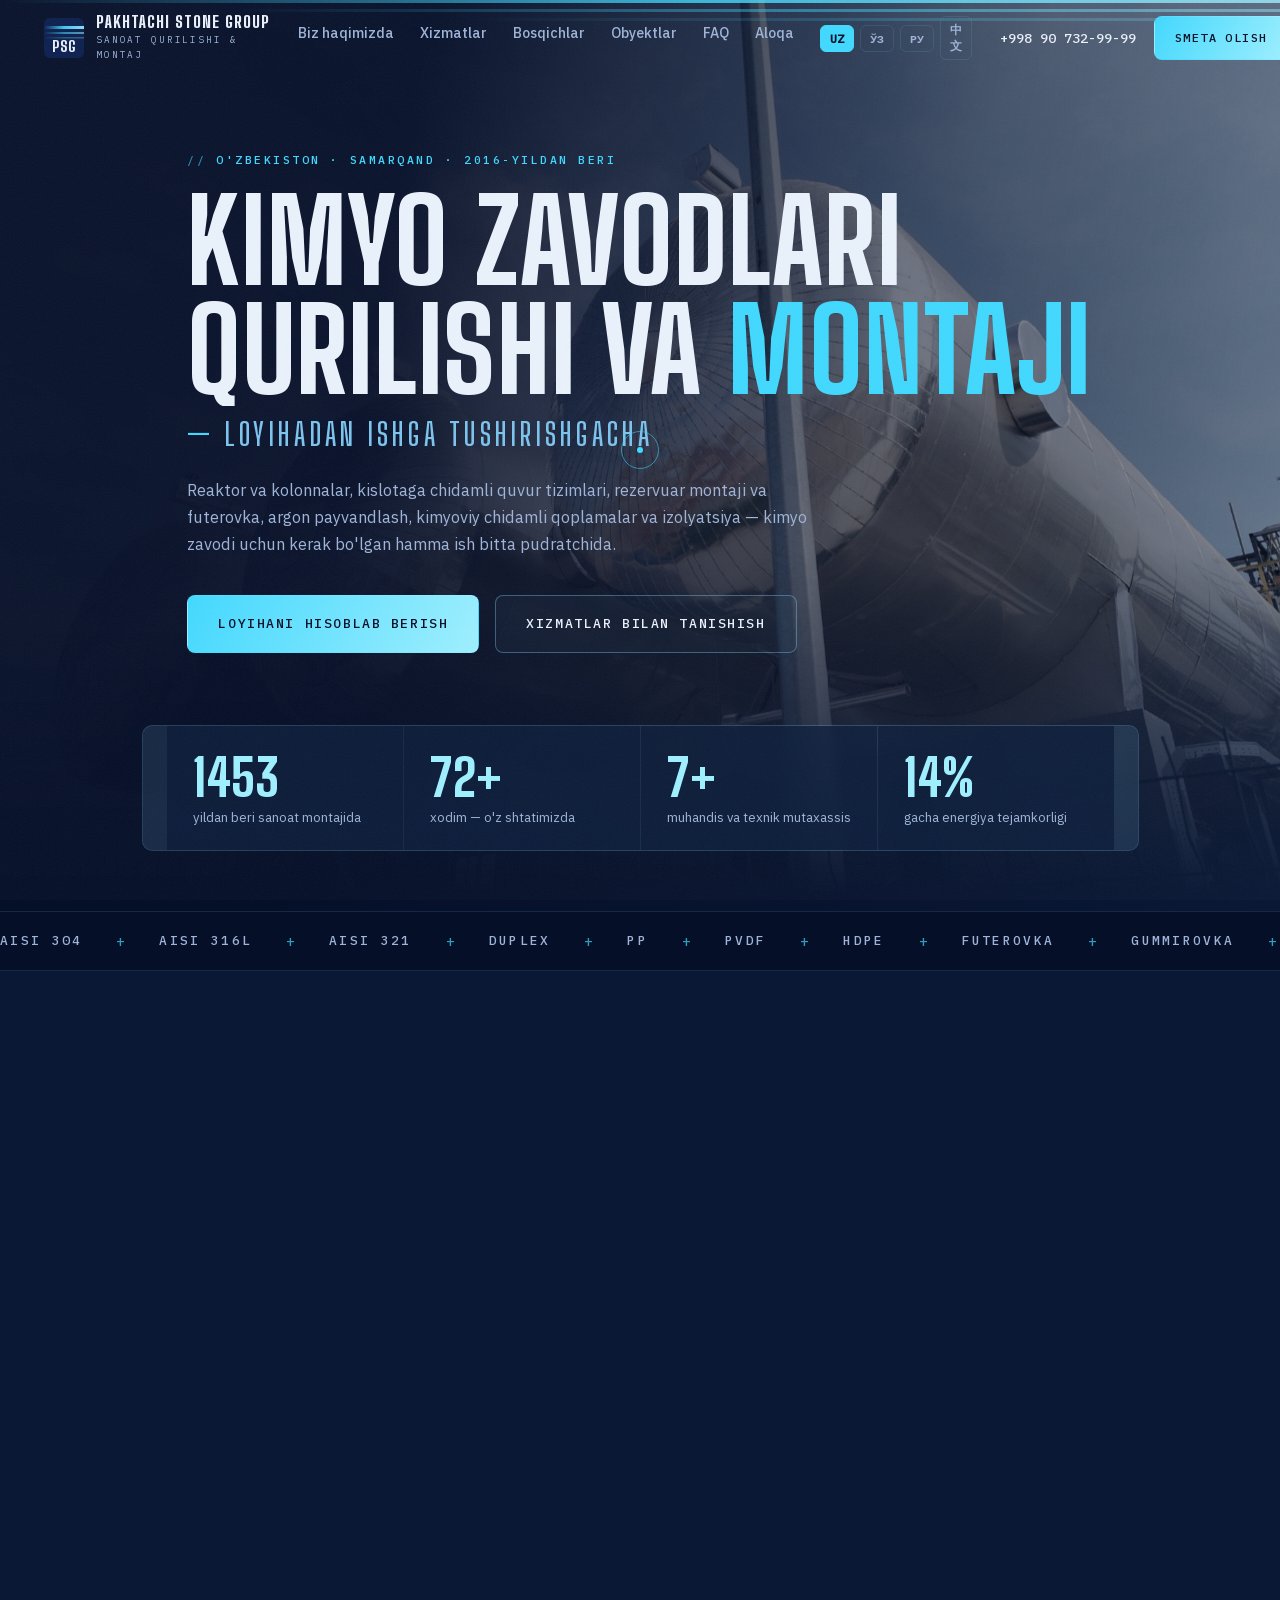
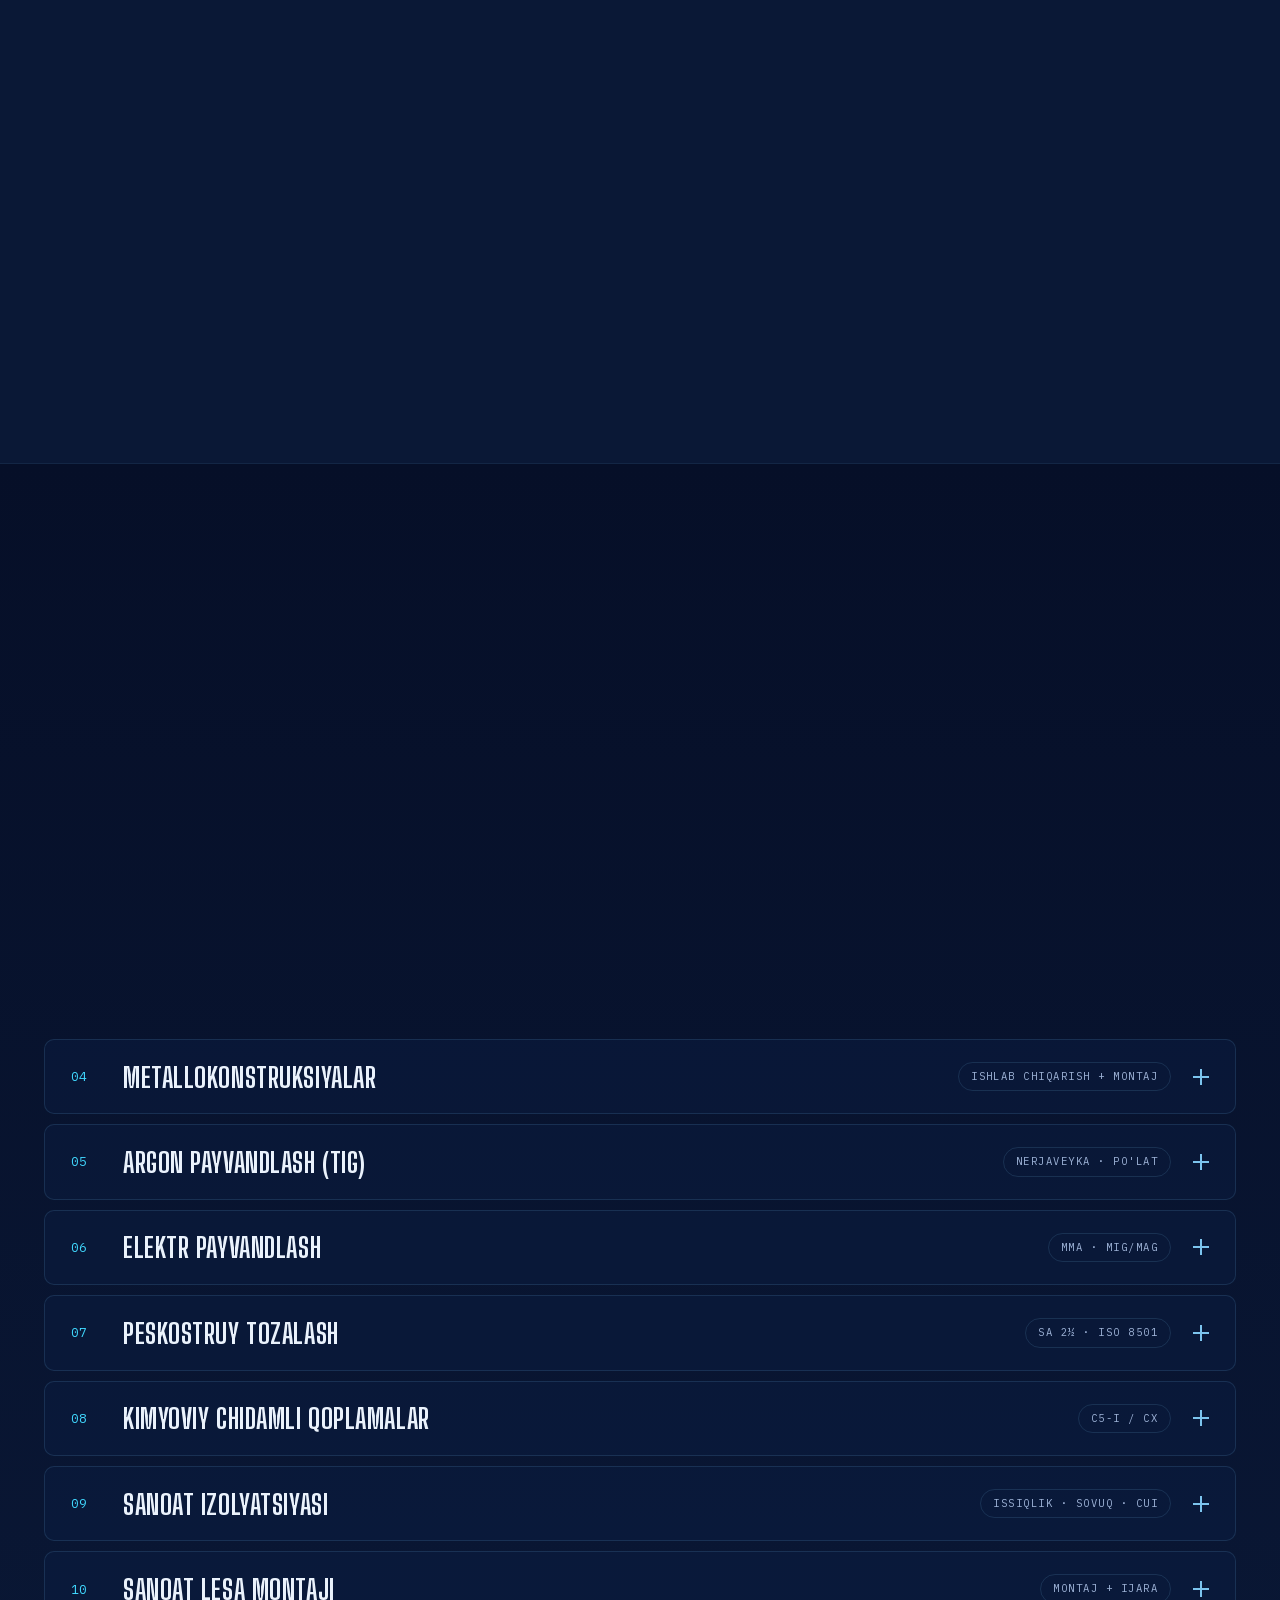
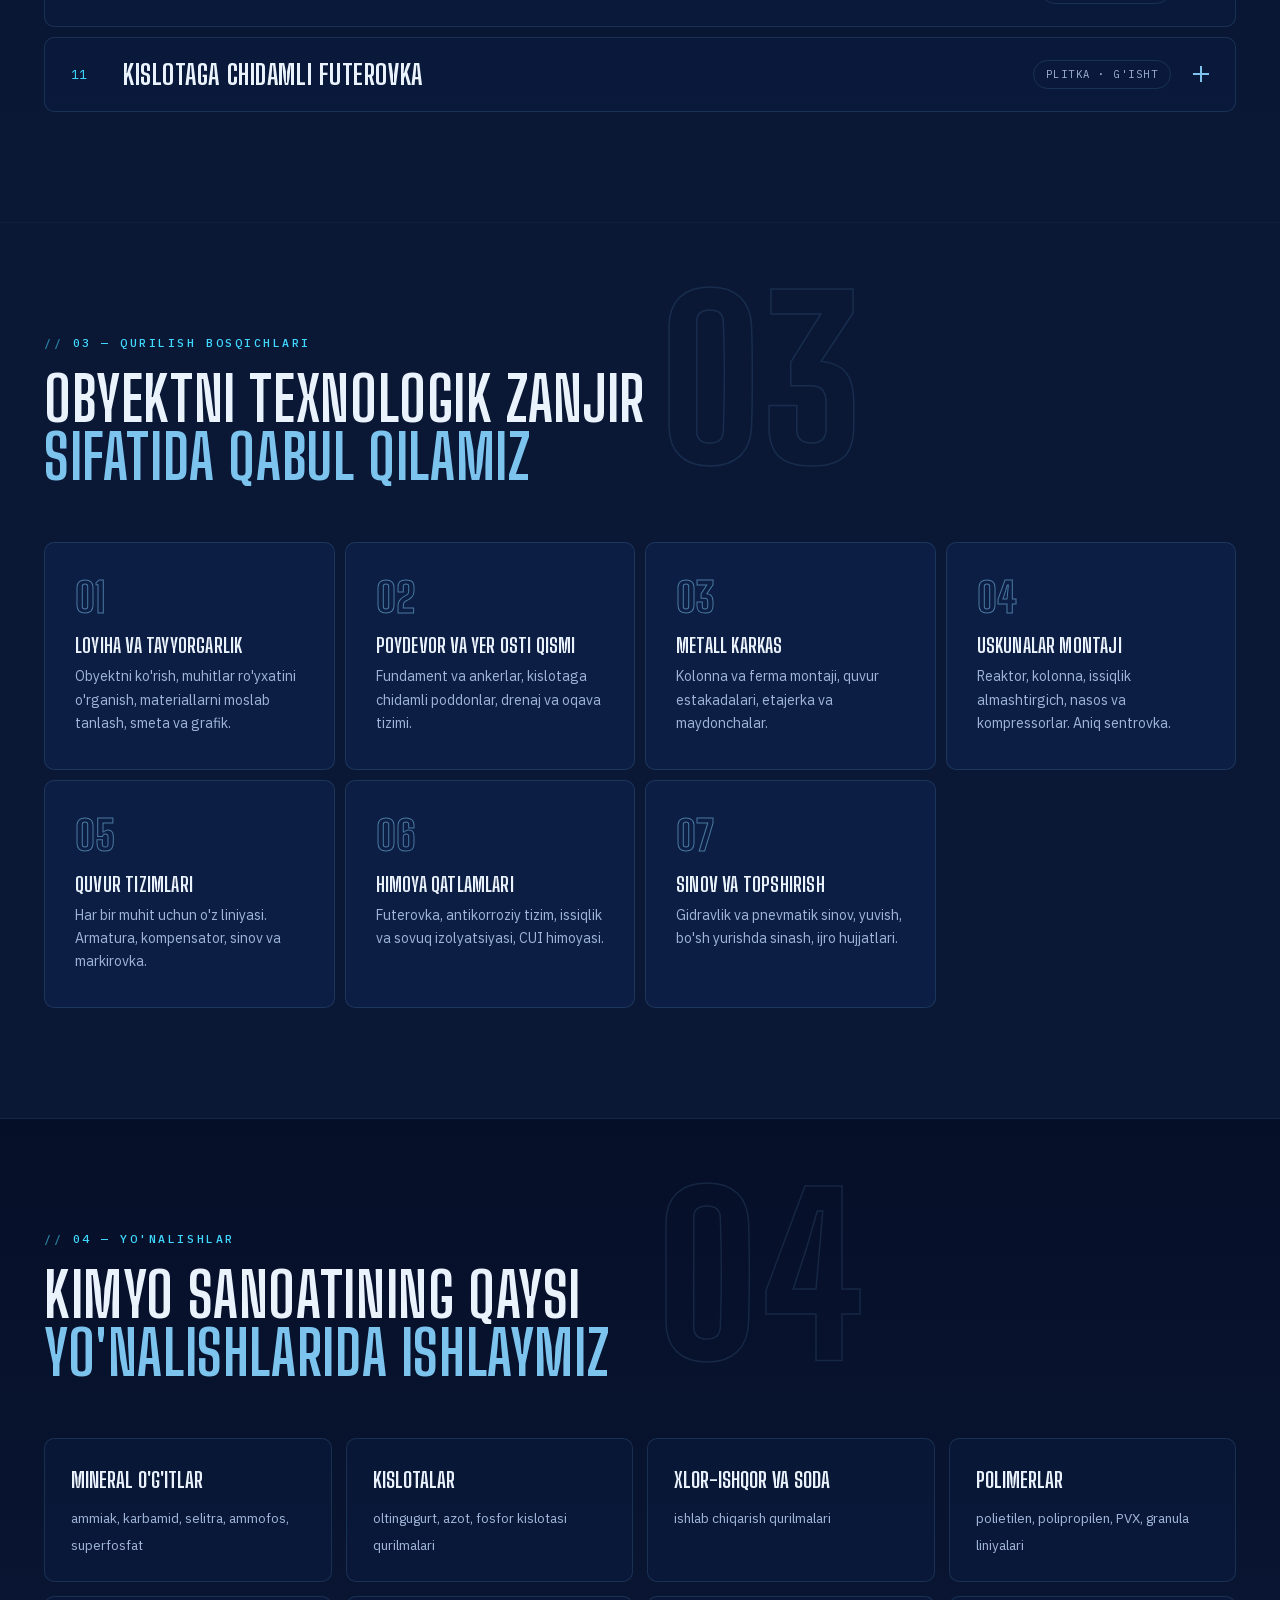
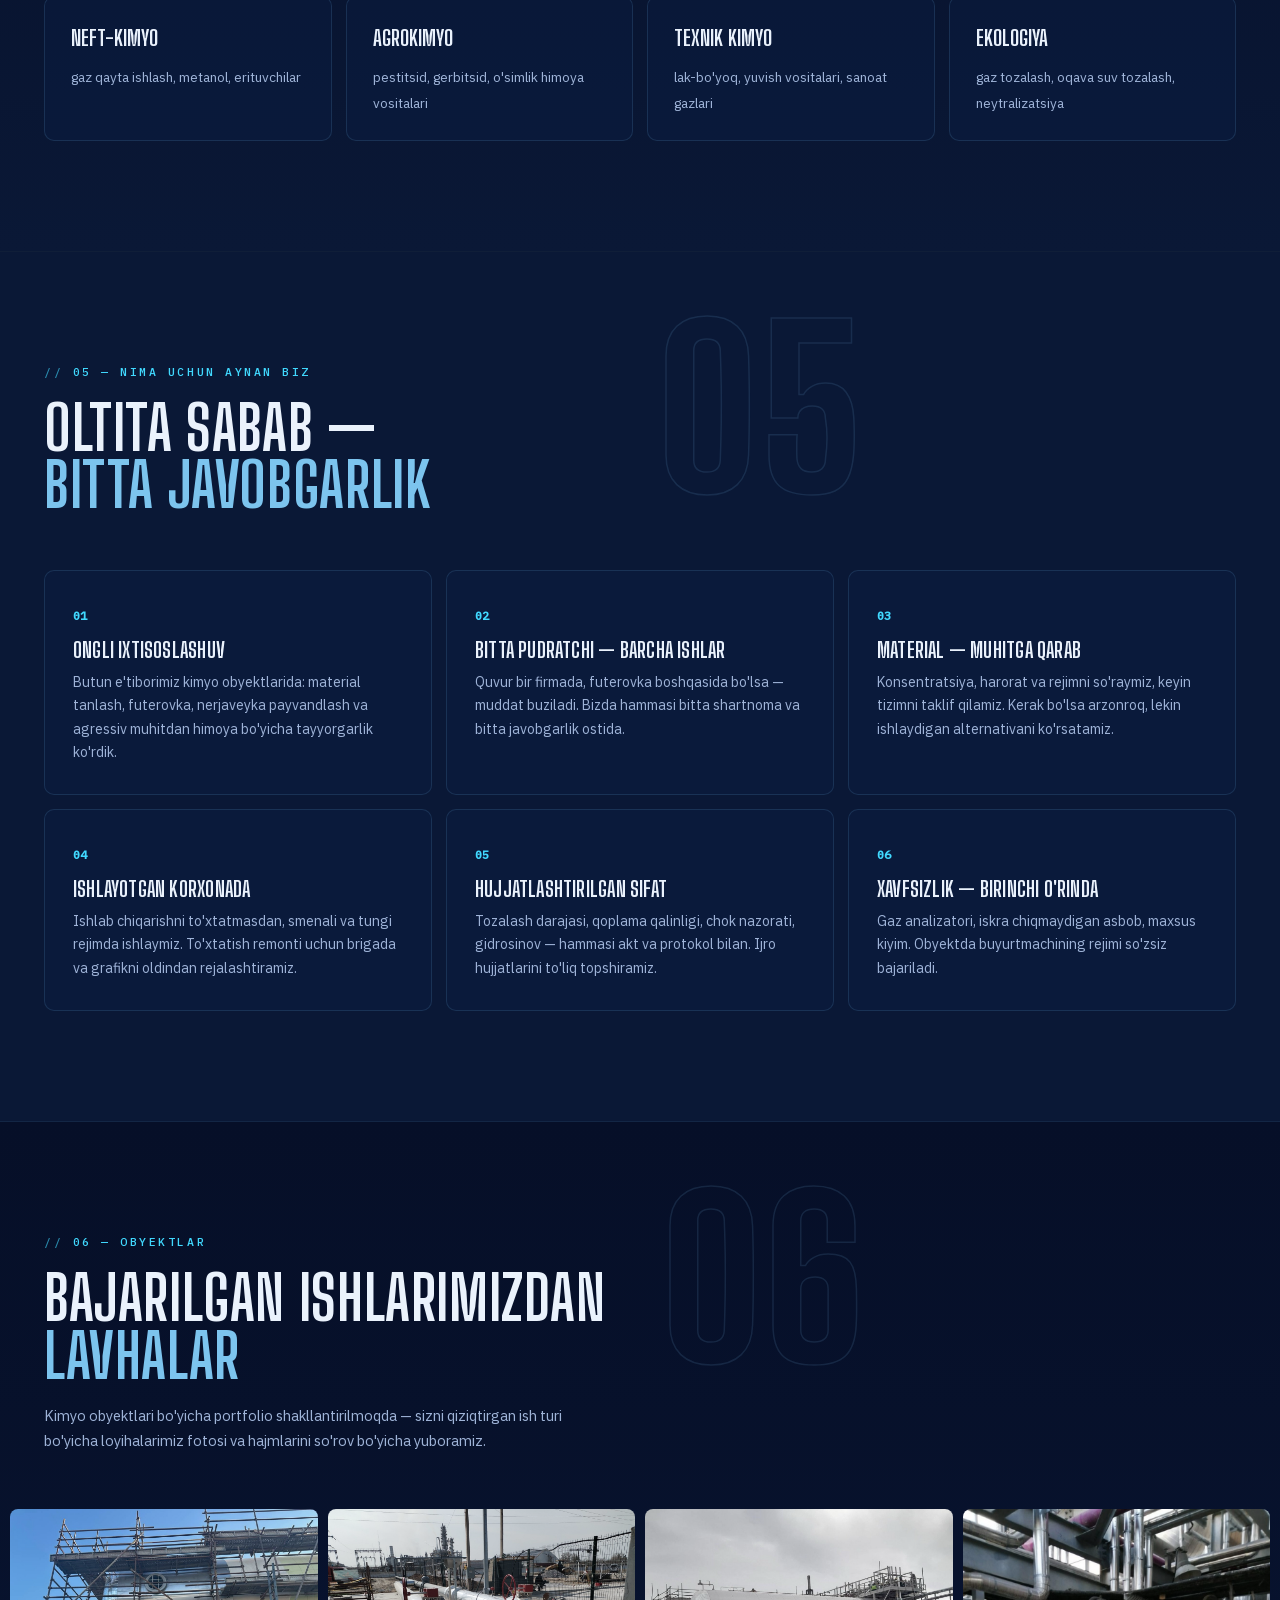
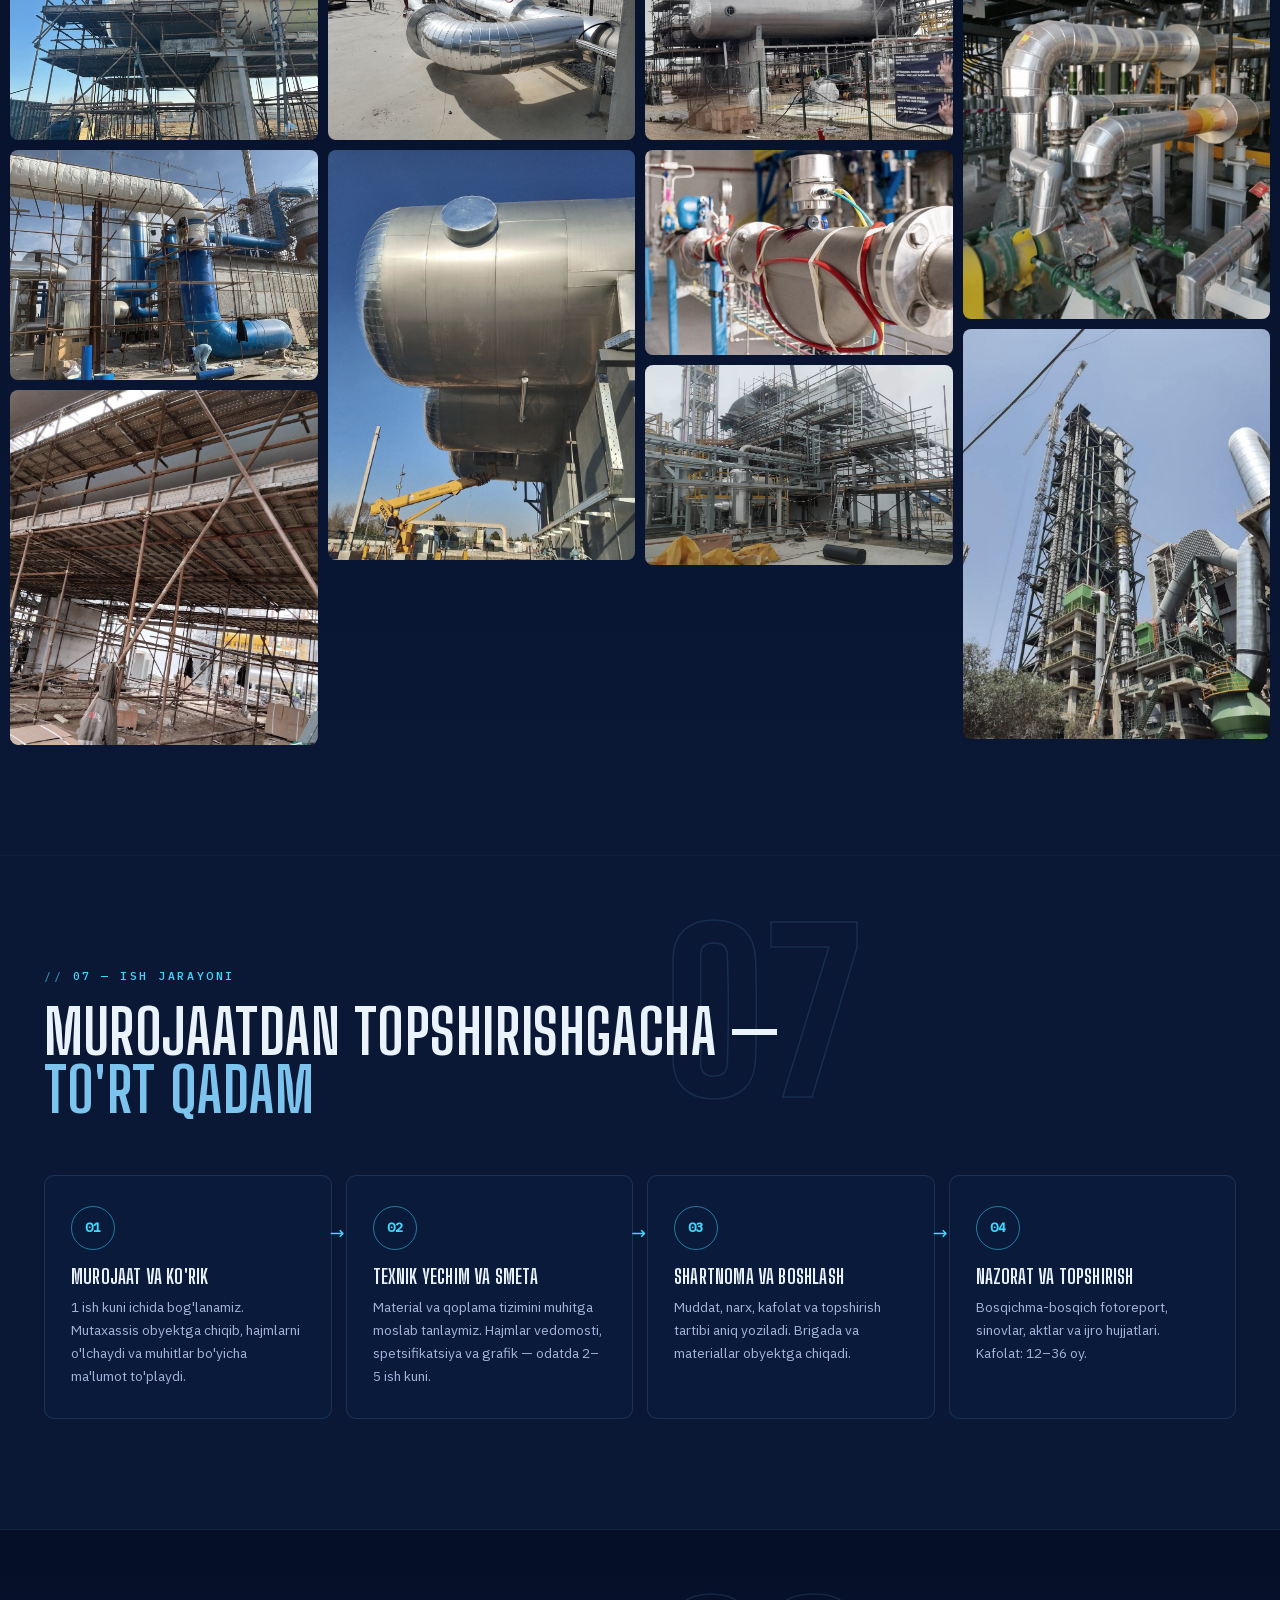
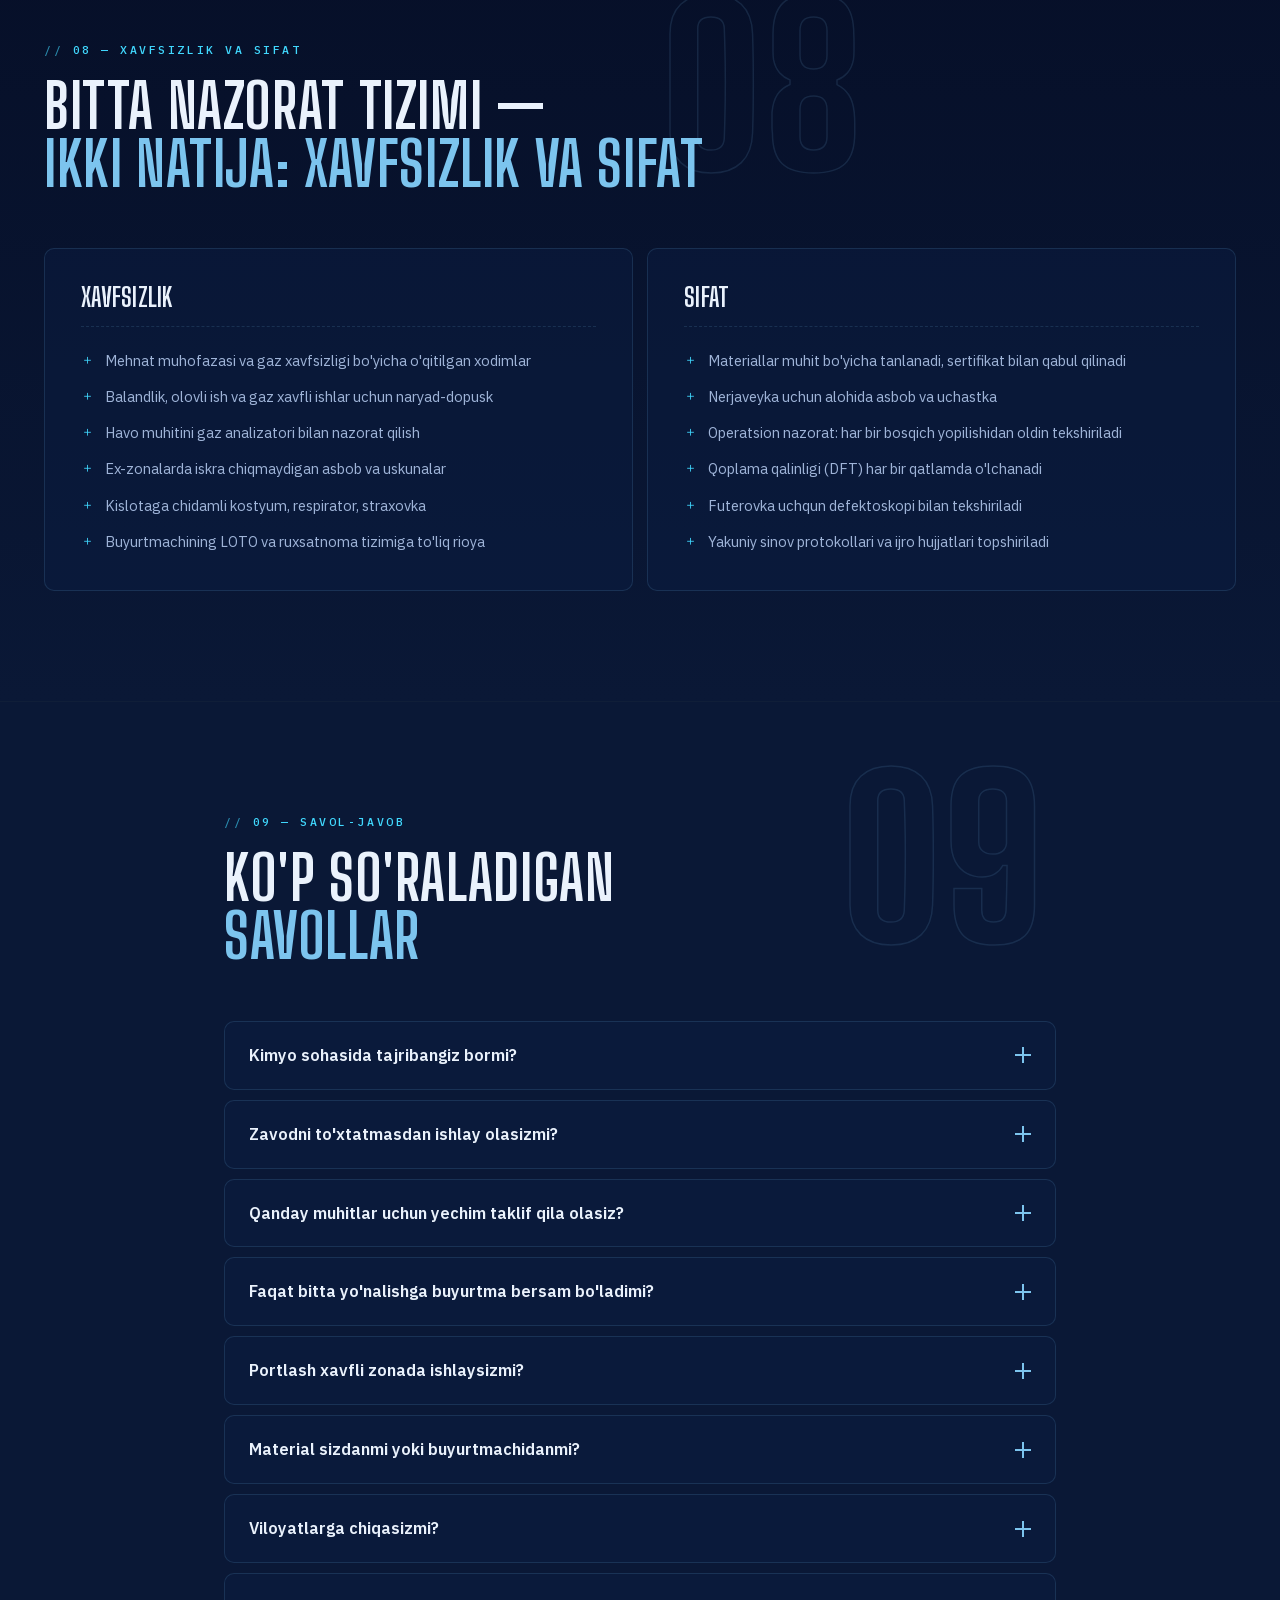
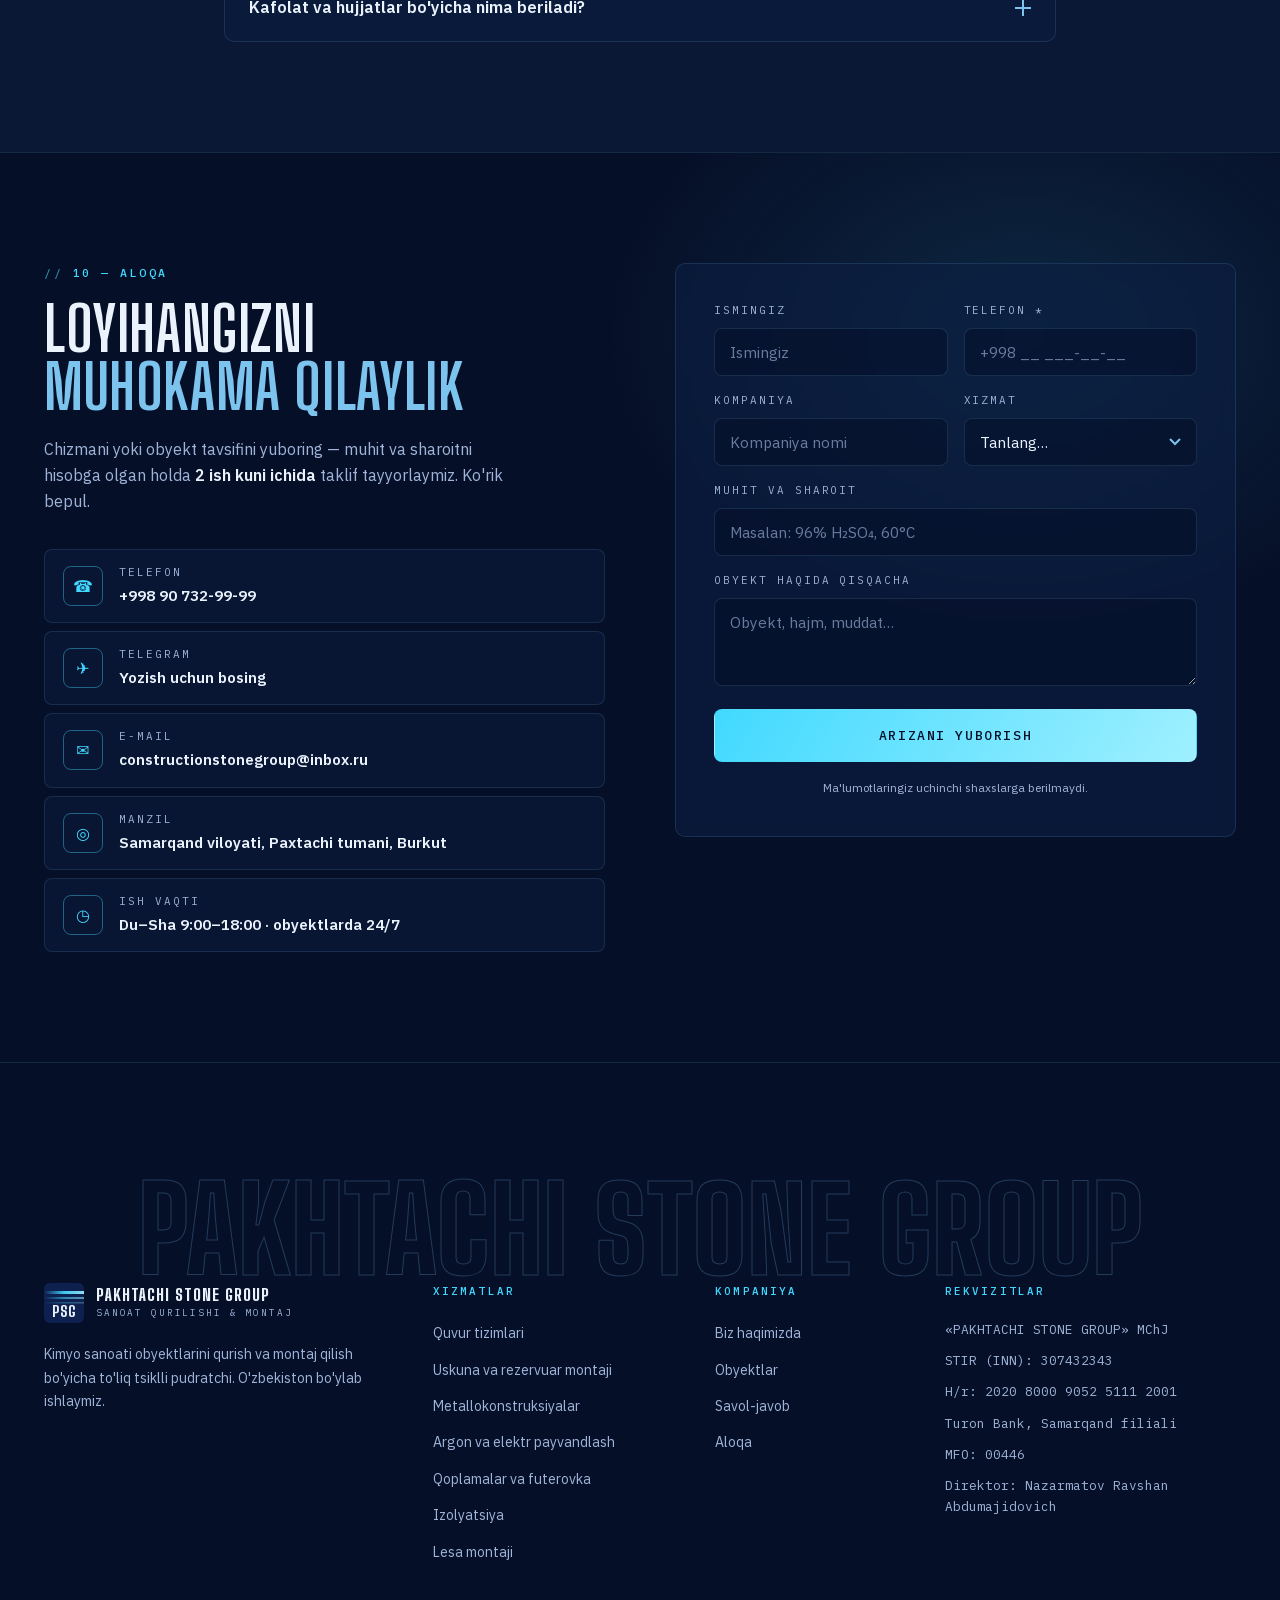
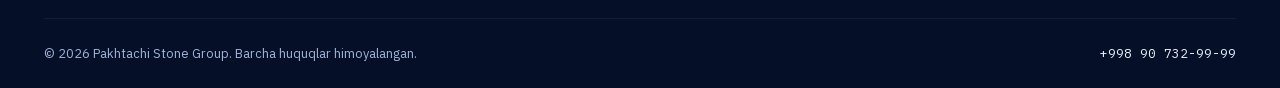
==== index.html @ c87734ff "content: update hero stat counters (2020, 100+, 10+ staff/engineers) Co-Authored-By: Claude Sonnet 5" ====
<!DOCTYPE html>
<html lang="uz">
<head>
<meta charset="UTF-8">
<meta name="viewport" content="width=device-width, initial-scale=1.0">
<title id="metaTitle">Pakhtachi Stone Group — Kimyo zavodlari qurilishi va montaji</title>
<meta name="description" id="metaDescription" content="Kimyo sanoati obyektlarini to'liq tsiklda quramiz: uskuna montaji, kislota quvurlari, futerovka, kimyoviy chidamli qoplama va izolyatsiya. O'zbekiston bo'ylab.">
<link rel="icon" href="assets/img/favicon.svg" type="image/svg+xml">
<link rel="stylesheet" href="assets/css/fonts.css">
<link rel="stylesheet" href="assets/css/style.css">
<noscript><style>.loader{display:none}.reveal{opacity:1;transform:none}</style></noscript>
<script src="assets/js/i18n.js" defer></script>
</head>
<body>

<div class="loader" id="loader" aria-hidden="true">
  <div class="loader__in">
    <div class="loader__stripes"><i></i><i></i><i></i></div>
    <b>Pakhtachi Stone Group</b>
    <span class="loader__bar"><i id="loaderBar"></i></span>
    <span class="loader__pct" id="loaderPct">00</span>
  </div>
</div>

<div class="cursor" id="cursorDot" aria-hidden="true"></div>
<div class="cursor-ring" id="cursorRing" aria-hidden="true"><span id="cursorLabel"></span></div>

<div class="progress" aria-hidden="true"><span id="progressBar"></span></div>

<!-- ================= HEADER ================= -->
<header class="header" id="header">
  <div class="container header__in">
    <a href="#top" class="brand" aria-label="Pakhtachi Stone Group — bosh sahifa" data-i18n-aria-label="aria.brand">
      <span class="brand__mark" aria-hidden="true">
        <svg viewBox="0 0 40 40" fill="none"><rect width="40" height="40" rx="6" fill="#0E2050"/><path d="M0 8h40v3H0z" fill="url(#g1)" opacity=".9"/><path d="M0 14h40v2H0z" fill="url(#g1)" opacity=".55"/><path d="M0 19h40v1.4H0z" fill="url(#g1)" opacity=".3"/><text x="20" y="34" text-anchor="middle" font-family="'Big Shoulders Display',sans-serif" font-weight="800" font-size="15" fill="#EAF2FC" letter-spacing="1">PSG</text><defs><linearGradient id="g1" x1="0" y1="0" x2="40" y2="0" gradientUnits="userSpaceOnUse"><stop stop-color="#41D9FF" stop-opacity="0"/><stop offset=".5" stop-color="#41D9FF"/><stop offset="1" stop-color="#9FF0FF"/></linearGradient></defs></svg>
      </span>
      <span class="brand__text">
        <b>Pakhtachi Stone Group</b>
        <i data-i18n="brand.tagline">Sanoat qurilishi &amp; montaj</i>
      </span>
    </a>

    <nav class="nav" id="nav" aria-label="Asosiy navigatsiya" data-i18n-aria-label="aria.nav">
      <a href="#about" data-i18n="nav.about">Biz haqimizda</a>
      <a href="#services" data-i18n="nav.services">Xizmatlar</a>
      <a href="#stages" data-i18n="nav.stages">Bosqichlar</a>
      <a href="#projects" data-i18n="nav.projects">Obyektlar</a>
      <a href="#faq" data-i18n="nav.faq">FAQ</a>
      <a href="#contact" data-i18n="nav.contact">Aloqa</a>
      <div class="nav__extra">
        <a class="nav__phone" href="tel:+998907329999">+998 90 732-99-99</a>
        <a class="btn btn--primary" href="#contact" data-i18n="nav.cta">Smeta olish</a>
      </div>
      <div class="nav__langs" id="langSwitch" role="group" aria-label="Til / Язык / Language">
        <button type="button" data-lang="uz">UZ</button>
        <button type="button" data-lang="uzc">ЎЗ</button>
        <button type="button" data-lang="ru">РУ</button>
        <button type="button" data-lang="zh">中文</button>
      </div>
    </nav>

    <div class="header__cta">
      <a class="header__phone" href="tel:+998907329999">+998 90 732-99-99</a>
      <a class="btn btn--primary btn--sm" href="#contact" data-i18n="nav.cta">Smeta olish</a>
    </div>

    <button class="burger" id="burger" aria-label="Menyuni ochish" aria-expanded="false" aria-controls="nav" data-i18n-aria-label="aria.burgerOpen">
      <span></span><span></span><span></span>
    </button>
  </div>
</header>

<main id="top">

<!-- ================= HERO ================= -->
<section class="hero">
  <div class="hero__bg" aria-hidden="true">
    <img src="assets/img/hero.jpg" alt="" fetchpriority="high">
  </div>
  <div class="hero__stripes" aria-hidden="true"><i></i><i></i><i></i></div>

  <div class="container hero__in">
    <p class="label reveal" style="--d:0" data-i18n="hero.kicker">O'zbekiston · Samarqand · 2016-yildan beri</p>
    <h1 class="hero__title">
      <span class="hero__line" data-i18n="hero.line1">Kimyo zavodlari</span>
      <span class="hero__line" id="heroLine2">qurilishi va <em>montaji</em></span>
      <span class="hero__line hero__sub" data-i18n="hero.line3">loyihadan ishga tushirishgacha</span>
    </h1>
    <p class="hero__lead reveal" style="--d:4" data-i18n="hero.lead">Reaktor va kolonnalar, kislotaga chidamli quvur tizimlari, rezervuar montaji va futerovka, argon payvandlash, kimyoviy chidamli qoplamalar va izolyatsiya — kimyo zavodi uchun kerak bo'lgan hamma ish bitta pudratchida.</p>
    <div class="hero__actions reveal" style="--d:5">
      <a class="btn btn--primary" href="#contact" data-i18n="hero.cta1">Loyihani hisoblab berish</a>
      <a class="btn btn--ghost" href="#services" data-i18n="hero.cta2">Xizmatlar bilan tanishish</a>
    </div>
  </div>

  <div class="container hero__stats reveal" style="--d:6">
    <div class="stat"><b class="stat__num" data-count="2020" data-plain="1">0</b><span data-i18n="hero.stat1">yildan beri sanoat montajida</span></div>
    <div class="stat"><b class="stat__num" data-count="100" data-suffix="+">0</b><span data-i18n="hero.stat2">xodim — o'z shtatimizda</span></div>
    <div class="stat"><b class="stat__num" data-count="10" data-suffix="+">0</b><span data-i18n="hero.stat3">muhandis va texnik mutaxassis</span></div>
    <div class="stat"><b class="stat__num" data-count="20" data-suffix="%">0</b><span data-i18n="hero.stat4">gacha energiya tejamkorligi</span></div>
  </div>
</section>

<!-- ================= MARQUEE ================= -->
<div class="marquee" aria-hidden="true">
  <div class="marquee__track">
    <span>AISI 304</span><i>+</i><span>AISI 316L</span><i>+</i><span>AISI 321</span><i>+</i><span>Duplex</span><i>+</i><span>PP</span><i>+</i><span>PVDF</span><i>+</i><span>HDPE</span><i>+</i><span>Futerovka</span><i>+</i><span>Gummirovka</span><i>+</i><span>C5-I / CX</span><i>+</i><span>TIG / Argon</span><i>+</i><span>PPU</span><i>+</i><span>Foamglass</span><i>+</i>
    <span>AISI 304</span><i>+</i><span>AISI 316L</span><i>+</i><span>AISI 321</span><i>+</i><span>Duplex</span><i>+</i><span>PP</span><i>+</i><span>PVDF</span><i>+</i><span>HDPE</span><i>+</i><span>Futerovka</span><i>+</i><span>Gummirovka</span><i>+</i><span>C5-I / CX</span><i>+</i><span>TIG / Argon</span><i>+</i><span>PPU</span><i>+</i><span>Foamglass</span><i>+</i>
  </div>
</div>

<!-- ================= ABOUT ================= -->
<section class="section" id="about">
  <div class="container">
    <div class="section__head reveal" data-num="01">
      <p class="label" data-i18n="about.label">01 — Biz haqimizda</p>
      <h2 data-i18n-h2="about">Sanoat obyektlari uchun <br><em>to'liq tsiklli pudratchi</em></h2>
    </div>

    <div class="about">
      <div class="about__text reveal">
        <p class="about__lead" data-i18n="about.lead">«Pakhtachi Stone Group» — sanoat obyektlarida qurilish-montaj ishlarini bajaruvchi pudrat tashkiloti. Metallokonstruksiya montaji, payvandlash, quvur tizimlari, rezervuar va uskuna montaji, antikorroziy himoya, izolyatsiya va lesa ishlari — bularning barchasi bizning kundalik ishimiz.</p>
        <p data-i18n-html="about.p1">Bugun biz kuchimizni ongli ravishda <b>kimyo sanoati obyektlariga</b> yo'naltirmoqdamiz. Sababi oddiy: kimyo zavodi talab qiladigan ishlar — aynan biz bajaradigan ishlar, faqat ular yuqori talablar va agressiv muhit sharoitida bajariladi. Shu yo'nalish bo'yicha jamoamizni tayyorlayapmiz, material va texnologiya bazasini shakllantiryapmiz.</p>
        <p data-i18n="about.p2">Texnik izolyatsiya sohasida esa kompaniya sanoat qurilmalari uchun issiqlik, sovuq, tovush va yong'in himoyasidan tortib gaz turbinalari uchun maxsus izolyatsiyagacha bo'lgan barcha xizmatlarni taklif etadi. Yevropa va MDH davlatlaridagi hamkorlar bilan ishlaymiz.</p>
        <p class="about__principle" data-i18n-html="about.principle">Tamoyilimiz: obyekt vaqtida, loyiha bo'yicha va <em>xavfsiz</em> topshirilishi kerak.</p>
      </div>

      <div class="about__side reveal">
        <figure class="about__photo">
          <img src="assets/img/p-pipes-valves.jpg" alt="Texnologik quvurlar izolyatsiyasi — Pakhtachi Stone Group obyekti" loading="lazy" data-i18n-alt="about.photoAlt">
        </figure>
        <ul class="about__points">
          <li data-i18n="about.points.0">Sanoat qurilishida ishonchli hamkor</li>
          <li data-i18n="about.points.1">Xalqaro standartlarga mos yuqori sifatli xizmatlar</li>
          <li data-i18n="about.points.2">Samaradorlik, energiya tejash va xavfsizlikni oshiruvchi yechimlar</li>
          <li data-i18n="about.points.3">Bitta shartnoma — bitta javobgarlik</li>
        </ul>
      </div>
    </div>
  </div>
</section>

<!-- ================= SERVICES ================= -->
<section class="section section--alt" id="services">
  <div class="container">
    <div class="section__head reveal" data-num="02">
      <p class="label" data-i18n="services.label">02 — Xizmatlar</p>
      <h2 data-i18n-h2="services">Kimyo zavodi uchun kerak bo'lgan <br><em>hamma ish — bitta pudratchida</em></h2>
    </div>

    <div class="services" id="servicesAcc">

      <details class="srv reveal">
        <summary><span class="srv__num">01</span><span class="srv__name" data-i18n="services.items.0.name">Quvur o'tkazgichlar montaji</span><span class="srv__tag" data-i18n="services.items.0.tag">Agressiv muhitlar</span><span class="srv__plus" aria-hidden="true"></span></summary>
        <div class="srv__body"><div class="srv__grid">
          <p data-i18n="services.items.0.body">Kimyo zavodida quvur tizimi eng zaif nuqta: materiali noto'g'ri tanlangan bitta uchastka butun liniyani to'xtatadi. Biz quvurni muhitga, haroratga va konsentratsiyaga qarab tanlaymiz.</p>
          <ul>
            <li data-i18n="services.items.0.li.0">Kislota va ishqor quvurlari (H₂SO₄, HNO₃, H₃PO₄, NaOH)</li>
            <li data-i18n="services.items.0.li.1">Nerjaveyka tizimlari — AISI 304, 316L, 321, duplex</li>
            <li data-i18n="services.items.0.li.2">Polimer quvurlar: PP, PVDF, PE100, PVX</li>
            <li data-i18n="services.items.0.li.3">Futerovkalangan quvurlar (rezina, ftoroplast, emal)</li>
            <li data-i18n="services.items.0.li.4">Zapor-tartibga soluvchi armatura montaji</li>
            <li data-i18n="services.items.0.li.5">Gidravlik va pnevmatik sinov, passivatsiya, markirovka</li>
          </ul>
        </div></div>
      </details>

      <details class="srv reveal">
        <summary><span class="srv__num">02</span><span class="srv__name" data-i18n="services.items.1.name">Uskunalar montaji</span><span class="srv__tag" data-i18n="services.items.1.tag">Reaktor · Kolonna</span><span class="srv__plus" aria-hidden="true"></span></summary>
        <div class="srv__body"><div class="srv__grid">
          <p data-i18n="services.items.1.body">Reaktor, kolonna, issiqlik almashtirgich — kimyo zavodining yuragi. O'rnatish aniqligi millimetrlarda o'lchanadi, ko'tarish sxemasi oldindan ishlab chiqiladi va tasdiqlanadi.</p>
          <ul>
            <li data-i18n="services.items.1.li.0">Reaktor, kolonna, absorber va skrubberlarni o'rnatish</li>
            <li data-i18n="services.items.1.li.1">Issiqlik almashtirgich, sushilka, granulyator, filtr</li>
            <li data-i18n="services.items.1.li.2">Nasos, kompressor va gaz tozalash uskunalari</li>
            <li data-i18n="services.items.1.li.3">Lazerli asbob bilan sentrovka, ankerlash va podliv</li>
            <li data-i18n="services.items.1.li.4">Obvyazka, KIPiA ulash, sinash va ishga tushirish</li>
            <li data-i18n="services.items.1.li.5">To'xtatish remonti oynasida ishlash tajribasi</li>
          </ul>
        </div></div>
      </details>

      <details class="srv reveal">
        <summary><span class="srv__num">03</span><span class="srv__name" data-i18n="services.items.2.name">Rezervuarlar montaji</span><span class="srv__tag" data-i18n="services.items.2.tag">RVS · RGS</span><span class="srv__plus" aria-hidden="true"></span></summary>
        <div class="srv__body"><div class="srv__grid">
          <p data-i18n="services.items.2.body">Kislota, ishqor va reagent saqlash sig'imi — bosim, agressiv muhit va ekologik xavf birlashgan obyekt. Payvand choki ham, ichki qoplama ham bir xil darajada muhim.</p>
          <ul>
            <li data-i18n="services.items.2.li.0">Vertikal va gorizontal po'lat rezervuarlar (RVS, RGS)</li>
            <li data-i18n="services.items.2.li.1">Nerjaveykadan sig'imlar, mikser va reaktorlar</li>
            <li data-i18n="services.items.2.li.2">Polipropilen va shishaplastik (FRP/GRP) sig'imlar</li>
            <li data-i18n="services.items.2.li.3">Ichki futerovka: gummirovka, ftoroplast, kislotaga chidamli g'isht</li>
            <li data-i18n="services.items.2.li.4">Germetiklik sinovi, uchqun bilan qoplama nazorati</li>
            <li data-i18n="services.items.2.li.5">Tozalash, remont, tubini va devor poyasini almashtirish</li>
          </ul>
        </div></div>
      </details>

      <details class="srv reveal">
        <summary><span class="srv__num">04</span><span class="srv__name" data-i18n="services.items.3.name">Metallokonstruksiyalar</span><span class="srv__tag" data-i18n="services.items.3.tag">Ishlab chiqarish + montaj</span><span class="srv__plus" aria-hidden="true"></span></summary>
        <div class="srv__body"><div class="srv__grid">
          <p data-i18n="services.items.3.body">Kimyo zavodida metall karkas doimo agressiv atmosferada ishlaydi. Konstruksiyani nafaqat mustahkam, balki C5/CX darajada himoyalangan holda topshiramiz.</p>
          <ul>
            <li data-i18n="services.items.3.li.0">Sanoat binolari va sexlar karkasi</li>
            <li data-i18n="services.items.3.li.1">Apparatlar uchun etajerka, quvur estakadalari</li>
            <li data-i18n="services.items.3.li.2">Xizmat maydonchalari, zinapoya, ograjdeniya</li>
            <li data-i18n="services.items.3.li.3">Bunker, silos va konveyer galereyalari</li>
            <li data-i18n="services.items.3.li.4">Nerjaveyka va alyuminiy konstruksiyalar</li>
            <li data-i18n="services.items.3.li.5">Geodezik nazorat bilan montaj</li>
          </ul>
        </div></div>
      </details>

      <details class="srv reveal">
        <summary><span class="srv__num">05</span><span class="srv__name" data-i18n="services.items.4.name">Argon payvandlash (TIG)</span><span class="srv__tag" data-i18n="services.items.4.tag">Nerjaveyka · Po'lat</span><span class="srv__plus" aria-hidden="true"></span></summary>
        <div class="srv__body"><div class="srv__grid">
          <p data-i18n="services.items.4.body">Mas'uliyatli liniyalarda ildiz chokini argonda, to'ldirishni elektrod yoki yarim avtomat bilan bajaramiz — chok ichkaridan silliq chiqadi, oqim buzilmaydi.</p>
          <ul>
            <li data-i18n="services.items.4.li.0">AISI 304, 316L, 321, duplex payvandlash</li>
            <li data-i18n="services.items.4.li.1">Ichkariga argon puflash (podduv) bilan ildiz choki</li>
            <li data-i18n="services.items.4.li.2">Alyuminiy, titan, mis va maxsus qotishmalar</li>
            <li data-i18n="services.items.4.li.3">Choklarni travleniye va passivatsiya qilish</li>
            <li data-i18n="services.items.4.li.4">Impuls (KIPiA) liniyalari — to'liq argonda</li>
            <li data-i18n="services.items.4.li.5">Attestatsiyadan o'tgan payvandchilar</li>
          </ul>
        </div></div>
      </details>

      <details class="srv reveal">
        <summary><span class="srv__num">06</span><span class="srv__name" data-i18n="services.items.5.name">Elektr payvandlash</span><span class="srv__tag" data-i18n="services.items.5.tag">MMA · MIG/MAG</span><span class="srv__plus" aria-hidden="true"></span></summary>
        <div class="srv__body"><div class="srv__grid">
          <p data-i18n="services.items.5.body">Har bir mas'uliyatli chok raqamlanadi va payvandchiga biriktiriladi, VIK o'tkaziladi, talab bo'lsa — buzmaydigan nazorat (RK/UZK).</p>
          <ul>
            <li data-i18n="services.items.5.li.0">Qo'lda dugali payvandlash (MMA/RDS)</li>
            <li data-i18n="services.items.5.li.1">Yarim avtomat payvandlash (MIG/MAG)</li>
            <li data-i18n="services.items.5.li.2">Balandlikda montaj payvandlashi</li>
            <li data-i18n="services.items.5.li.3">Qalin devorli apparatlarni ko'p qatlamli payvandlash</li>
            <li data-i18n="services.items.5.li.4">Korroziyaga uchragan uchastkalarni tiklash</li>
            <li data-i18n="services.items.5.li.5">Ex-zonalarda olovli ishlar — naryad-dopusk bilan</li>
          </ul>
        </div></div>
      </details>

      <details class="srv reveal">
        <summary><span class="srv__num">07</span><span class="srv__name" data-i18n="services.items.6.name">Peskostruy tozalash</span><span class="srv__tag" data-i18n="services.items.6.tag">Sa 2½ · ISO 8501</span><span class="srv__plus" aria-hidden="true"></span></summary>
        <div class="srv__body"><div class="srv__grid">
          <p data-i18n="services.items.6.body">Bo'yoq va futerovkaning 80% muvaffaqiyati — bu tozalash. Agressiv muhit har qanday zaif adgeziyani bir necha oyda ochib tashlaydi.</p>
          <ul>
            <li data-i18n="services.items.6.li.0">Sa 2 — Sa 2½ — Sa 3 darajasigacha tozalash</li>
            <li data-i18n="services.items.6.li.1">Rezervuar ichi va tashqarisini futerovkaga tayyorlash</li>
            <li data-i18n="services.items.6.li.2">Beton yuzalarni tozalash</li>
            <li data-i18n="services.items.6.li.3">Nerjaveyka uchun temirsiz abraziv</li>
            <li data-i18n="services.items.6.li.4">Rz g'adir-budurlik, chang va tuz qoldiqlari nazorati</li>
            <li data-i18n="services.items.6.li.5">Metall harorati — shabnam nuqtasidan kamida 3°C yuqori</li>
          </ul>
        </div></div>
      </details>

      <details class="srv reveal">
        <summary><span class="srv__num">08</span><span class="srv__name" data-i18n="services.items.7.name">Kimyoviy chidamli qoplamalar</span><span class="srv__tag" data-i18n="services.items.7.tag">C5-I / CX</span><span class="srv__plus" aria-hidden="true"></span></summary>
        <div class="srv__body"><div class="srv__grid">
          <p data-i18n="services.items.7.body">Kimyo zavodi atmosferasi ISO 12944 bo'yicha odatda C5-I yoki CX kategoriyaga kiradi — eng og'ir sharoit. Bu yerda oddiy emal ishlamaydi.</p>
          <ul>
            <li data-i18n="services.items.7.li.0">Sink grunt + epoksid + poliuretan tizimlari</li>
            <li data-i18n="services.items.7.li.1">Vinilefir, epoksid-fenol, novolak qoplamalar</li>
            <li data-i18n="services.items.7.li.2">Rezervuarlarni ichki qoplash</li>
            <li data-i18n="services.items.7.li.3">Issiqlikka chidamli qoplamalar (200–600°C)</li>
            <li data-i18n="services.items.7.li.4">Kimyoviy chidamli sanoat pollari</li>
            <li data-i18n="services.items.7.li.5">DFT nazorati va uchqun defektoskopiyasi</li>
          </ul>
        </div></div>
      </details>

      <details class="srv reveal">
        <summary><span class="srv__num">09</span><span class="srv__name" data-i18n="services.items.8.name">Sanoat izolyatsiyasi</span><span class="srv__tag" data-i18n="services.items.8.tag">Issiqlik · Sovuq · CUI</span><span class="srv__plus" aria-hidden="true"></span></summary>
        <div class="srv__body"><div class="srv__grid">
          <p data-i18n="services.items.8.body">Energiya tejash, texnologik rejim, xodimlarni himoya qilish — va metallni izolyatsiya ostidagi korroziyadan (CUI) saqlash. Turbina izolyatsiyasi bo'yicha alohida tajribamiz bor.</p>
          <ul>
            <li data-i18n="services.items.8.li.0">Quvur, reaktor va rezervuar izolyatsiyasi</li>
            <li data-i18n="services.items.8.li.1">Gaz va bug' turbinalari uchun matras izolyatsiya</li>
            <li data-i18n="services.items.8.li.2">Sovuq izolyatsiya: ammiak, freon liniyalari — bug' to'sig'i bilan</li>
            <li data-i18n="services.items.8.li.3">Materiallar: bazalt vata, PPU, foamglass, keramik vata</li>
            <li data-i18n="services.items.8.li.4">Qoplama qatlam: o'z stanogimizda o'lchov bo'yicha</li>
            <li data-i18n="services.items.8.li.5">Elektr isitish (obogrev) va sovuqdan himoya tizimlari</li>
          </ul>
        </div></div>
      </details>

      <details class="srv reveal">
        <summary><span class="srv__num">10</span><span class="srv__name" data-i18n="services.items.9.name">Sanoat lesa montaji</span><span class="srv__tag" data-i18n="services.items.9.tag">Montaj + ijara</span><span class="srv__plus" aria-hidden="true"></span></summary>
        <div class="srv__body"><div class="srv__grid">
          <p data-i18n="services.items.9.body">Sanoat, maxsus va fasad lesalarining to'liq turlarini taklif qilamiz — alohida obyektlar, yirik loyihalar va uzoq muddatli shartnomalar uchun.</p>
          <ul>
            <li data-i18n="services.items.9.li.0">Ramali, xomutli, klinovoy va modulli tizimlar</li>
            <li data-i18n="services.items.9.li.1">Reaktor, kolonna va pech atrofida lesa</li>
            <li data-i18n="services.items.9.li.2">Osma lesa va konsolli maydonchalar</li>
            <li data-i18n="services.items.9.li.3">Yuk ko'targichlar — 2 000 kg gacha, 120 m gacha</li>
            <li data-i18n="services.items.9.li.4">Lesa ijarasi — montaj va demontaj bilan</li>
            <li data-i18n="services.items.9.li.5">Har bir lesa birka bilan qabul qilinadi</li>
          </ul>
        </div></div>
      </details>

      <details class="srv reveal">
        <summary><span class="srv__num">11</span><span class="srv__name" data-i18n="services.items.10.name">Kislotaga chidamli futerovka</span><span class="srv__tag" data-i18n="services.items.10.tag">Plitka · G'isht</span><span class="srv__plus" aria-hidden="true"></span></summary>
        <div class="srv__body"><div class="srv__grid">
          <p data-i18n="services.items.10.body">Yuqori konsentratsiya, harorat va mexanik yuk bo'lgan joyda plitka-g'isht futerovkasi eng ishonchli yechim — u o'nlab yillar xizmat qiladi. Devorlarga ham, eng og'ir sharoitdagi tag qismiga ham teramiz.</p>
          <ul>
            <li data-i18n="services.items.10.li.0">Kislota rezervuarlari ichki futerovkasi</li>
            <li data-i18n="services.items.10.li.1">Neytralizatsiya vannalari, priyomnik va zumpflar</li>
            <li data-i18n="services.items.10.li.2">Diabaz plitka, KKG, shamot va uglerodli g'isht</li>
            <li data-i18n="services.items.10.li.3">Silikat, furan, epoksid, vinilefir zamazkalari</li>
            <li data-i18n="services.items.10.li.4">Germetik podsloy: gummirovka yoki epoksid bariyer</li>
            <li data-i18n="services.items.10.li.5">Uchqun/vakuum nazorati, suv bilan sinov</li>
          </ul>
        </div></div>
      </details>

    </div>
  </div></section>

<!-- ================= STAGES ================= -->
<section class="section" id="stages">
  <div class="container">
    <div class="section__head reveal" data-num="03">
      <p class="label" data-i18n="stages.label">03 — Qurilish bosqichlari</p>
      <h2 data-i18n-h2="stages">Obyektni texnologik zanjir <br><em>sifatida qabul qilamiz</em></h2>
    </div>

    <ol class="stages">
      <li class="stage reveal"><b>01</b><h3 data-i18n="stages.items.0.title">Loyiha va tayyorgarlik</h3><p data-i18n="stages.items.0.desc">Obyektni ko'rish, muhitlar ro'yxatini o'rganish, materiallarni moslab tanlash, smeta va grafik.</p></li>
      <li class="stage reveal"><b>02</b><h3 data-i18n="stages.items.1.title">Poydevor va yer osti qismi</h3><p data-i18n="stages.items.1.desc">Fundament va ankerlar, kislotaga chidamli poddonlar, drenaj va oqava tizimi.</p></li>
      <li class="stage reveal"><b>03</b><h3 data-i18n="stages.items.2.title">Metall karkas</h3><p data-i18n="stages.items.2.desc">Kolonna va ferma montaji, quvur estakadalari, etajerka va maydonchalar.</p></li>
      <li class="stage reveal"><b>04</b><h3 data-i18n="stages.items.3.title">Uskunalar montaji</h3><p data-i18n="stages.items.3.desc">Reaktor, kolonna, issiqlik almashtirgich, nasos va kompressorlar. Aniq sentrovka.</p></li>
      <li class="stage reveal"><b>05</b><h3 data-i18n="stages.items.4.title">Quvur tizimlari</h3><p data-i18n="stages.items.4.desc">Har bir muhit uchun o'z liniyasi. Armatura, kompensator, sinov va markirovka.</p></li>
      <li class="stage reveal"><b>06</b><h3 data-i18n="stages.items.5.title">Himoya qatlamlari</h3><p data-i18n="stages.items.5.desc">Futerovka, antikorroziy tizim, issiqlik va sovuq izolyatsiyasi, CUI himoyasi.</p></li>
      <li class="stage reveal"><b>07</b><h3 data-i18n="stages.items.6.title">Sinov va topshirish</h3><p data-i18n="stages.items.6.desc">Gidravlik va pnevmatik sinov, yuvish, bo'sh yurishda sinash, ijro hujjatlari.</p></li>
    </ol>
  </div>
</section>

<!-- ================= INDUSTRIES ================= -->
<section class="section section--alt" id="industries">
  <div class="container">
    <div class="section__head reveal" data-num="04">
      <p class="label" data-i18n="industries.label">04 — Yo'nalishlar</p>
      <h2 data-i18n-h2="industries">Kimyo sanoatining qaysi <br><em>yo'nalishlarida ishlaymiz</em></h2>
    </div>
    <div class="industries">
      <div class="ind reveal"><b data-i18n="industries.items.0.title">Mineral o'g'itlar</b><span data-i18n="industries.items.0.desc">ammiak, karbamid, selitra, ammofos, superfosfat</span></div>
      <div class="ind reveal"><b data-i18n="industries.items.1.title">Kislotalar</b><span data-i18n="industries.items.1.desc">oltingugurt, azot, fosfor kislotasi qurilmalari</span></div>
      <div class="ind reveal"><b data-i18n="industries.items.2.title">Xlor-ishqor va soda</b><span data-i18n="industries.items.2.desc">ishlab chiqarish qurilmalari</span></div>
      <div class="ind reveal"><b data-i18n="industries.items.3.title">Polimerlar</b><span data-i18n="industries.items.3.desc">polietilen, polipropilen, PVX, granula liniyalari</span></div>
      <div class="ind reveal"><b data-i18n="industries.items.4.title">Neft-kimyo</b><span data-i18n="industries.items.4.desc">gaz qayta ishlash, metanol, erituvchilar</span></div>
      <div class="ind reveal"><b data-i18n="industries.items.5.title">Agrokimyo</b><span data-i18n="industries.items.5.desc">pestitsid, gerbitsid, o'simlik himoya vositalari</span></div>
      <div class="ind reveal"><b data-i18n="industries.items.6.title">Texnik kimyo</b><span data-i18n="industries.items.6.desc">lak-bo'yoq, yuvish vositalari, sanoat gazlari</span></div>
      <div class="ind reveal"><b data-i18n="industries.items.7.title">Ekologiya</b><span data-i18n="industries.items.7.desc">gaz tozalash, oqava suv tozalash, neytralizatsiya</span></div>
    </div>
  </div>
</section>

<!-- ================= WHY US ================= -->
<section class="section" id="why">
  <div class="container">
    <div class="section__head reveal" data-num="05">
      <p class="label" data-i18n="why.label">05 — Nima uchun aynan biz</p>
      <h2 data-i18n-h2="why">Oltita sabab — <br><em>bitta javobgarlik</em></h2>
    </div>
    <div class="why">
      <article class="why__card reveal"><b>01</b><h3 data-i18n="why.items.0.title">Ongli ixtisoslashuv</h3><p data-i18n="why.items.0.desc">Butun e'tiborimiz kimyo obyektlarida: material tanlash, futerovka, nerjaveyka payvandlash va agressiv muhitdan himoya bo'yicha tayyorgarlik ko'rdik.</p></article>
      <article class="why__card reveal"><b>02</b><h3 data-i18n="why.items.1.title">Bitta pudratchi — barcha ishlar</h3><p data-i18n="why.items.1.desc">Quvur bir firmada, futerovka boshqasida bo'lsa — muddat buziladi. Bizda hammasi bitta shartnoma va bitta javobgarlik ostida.</p></article>
      <article class="why__card reveal"><b>03</b><h3 data-i18n="why.items.2.title">Material — muhitga qarab</h3><p data-i18n="why.items.2.desc">Konsentratsiya, harorat va rejimni so'raymiz, keyin tizimni taklif qilamiz. Kerak bo'lsa arzonroq, lekin ishlaydigan alternativani ko'rsatamiz.</p></article>
      <article class="why__card reveal"><b>04</b><h3 data-i18n="why.items.3.title">Ishlayotgan korxonada</h3><p data-i18n="why.items.3.desc">Ishlab chiqarishni to'xtatmasdan, smenali va tungi rejimda ishlaymiz. To'xtatish remonti uchun brigada va grafikni oldindan rejalashtiramiz.</p></article>
      <article class="why__card reveal"><b>05</b><h3 data-i18n="why.items.4.title">Hujjatlashtirilgan sifat</h3><p data-i18n="why.items.4.desc">Tozalash darajasi, qoplama qalinligi, chok nazorati, gidrosinov — hammasi akt va protokol bilan. Ijro hujjatlarini to'liq topshiramiz.</p></article>
      <article class="why__card reveal"><b>06</b><h3 data-i18n="why.items.5.title">Xavfsizlik — birinchi o'rinda</h3><p data-i18n="why.items.5.desc">Gaz analizatori, iskra chiqmaydigan asbob, maxsus kiyim. Obyektda buyurtmachining rejimi so'zsiz bajariladi.</p></article>
    </div>
  </div>
</section>

<!-- ================= PROJECTS / GALLERY ================= -->
<section class="section section--alt" id="projects">
  <div class="container">
    <div class="section__head reveal" data-num="06">
      <p class="label" data-i18n="projects.label">06 — Obyektlar</p>
      <h2 data-i18n-h2="projects">Bajarilgan ishlarimizdan <br><em>lavhalar</em></h2>
      <p class="section__note" data-i18n="projects.note">Kimyo obyektlari bo'yicha portfolio shakllantirilmoqda — sizni qiziqtirgan ish turi bo'yicha loyihalarimiz fotosi va hajmlarini so'rov bo'yicha yuboramiz.</p>
    </div>
  </div>
  <div class="gallery">
    <figure class="gallery__item reveal"><img src="assets/img/p-manifold.jpg" alt="Sovuq izolyatsiya — kollektor tugunlari" loading="lazy" data-i18n-alt="projects.gallery.0.alt"><figcaption data-i18n="projects.gallery.0.caption">Sovuq izolyatsiya — kollektor tugunlari</figcaption></figure>
    <figure class="gallery__item reveal"><img src="assets/img/p-thermal-tanks.jpg" alt="Issiqlik izolyatsiyasi — texnologik sig'imlar" loading="lazy" data-i18n-alt="projects.gallery.1.alt"><figcaption data-i18n="projects.gallery.1.caption">Issiqlik izolyatsiyasi — sig'imlar</figcaption></figure>
    <figure class="gallery__item reveal"><img src="assets/img/p-worker.jpg" alt="Balandlikdagi ishlar — xavfsizlik nazorati" loading="lazy" data-i18n-alt="projects.gallery.2.alt"><figcaption data-i18n="projects.gallery.2.caption">Balandlikdagi ishlar — xavfsizlik nazorati</figcaption></figure>
    <figure class="gallery__item reveal"><img src="assets/img/p-pipeline-bend.jpg" alt="Magistral quvur izolyatsiyasi" loading="lazy" data-i18n-alt="projects.gallery.3.alt"><figcaption data-i18n="projects.gallery.3.caption">Magistral quvur izolyatsiyasi</figcaption></figure>
    <figure class="gallery__item reveal"><img src="assets/img/p-column.jpg" alt="Kolonna va apparatlar izolyatsiyasi" loading="lazy" data-i18n-alt="projects.gallery.4.alt"><figcaption data-i18n="projects.gallery.4.caption">Kolonna va apparatlar izolyatsiyasi</figcaption></figure>
    <figure class="gallery__item reveal"><img src="assets/img/p-tank-horizontal.jpg" alt="Gorizontal rezervuar izolyatsiyasi" loading="lazy" data-i18n-alt="projects.gallery.5.alt"><figcaption data-i18n="projects.gallery.5.caption">Gorizontal rezervuar izolyatsiyasi</figcaption></figure>
    <figure class="gallery__item reveal"><img src="assets/img/p-trace-heating.jpg" alt="Elektr isitish tizimlari" loading="lazy" data-i18n-alt="projects.gallery.6.alt"><figcaption data-i18n="projects.gallery.6.caption">Elektr isitish (obogrev) tizimlari</figcaption></figure>
    <figure class="gallery__item reveal"><img src="assets/img/p-scaffold-wide.jpg" alt="Sanoat lesa montaji" loading="lazy" data-i18n-alt="projects.gallery.7.alt"><figcaption data-i18n="projects.gallery.7.caption">Sanoat lesa montaji</figcaption></figure>
    <figure class="gallery__item reveal"><img src="assets/img/p-vessel.jpg" alt="Texnologik sig'imlar qoplamasi" loading="lazy" data-i18n-alt="projects.gallery.8.alt"><figcaption data-i18n="projects.gallery.8.caption">Texnologik sig'imlar qoplamasi</figcaption></figure>
    <figure class="gallery__item reveal"><img src="assets/img/p-tower-crane.jpg" alt="Minora inshootlarida lesa ishlari" loading="lazy" data-i18n-alt="projects.gallery.9.alt"><figcaption data-i18n="projects.gallery.9.caption">Minora inshootlarida lesa ishlari</figcaption></figure>
  </div>
</section>

<!-- ================= PROCESS ================= -->
<section class="section" id="process">
  <div class="container">
    <div class="section__head reveal" data-num="07">
      <p class="label" data-i18n="process.label">07 — Ish jarayoni</p>
      <h2 data-i18n-h2="process">Murojaatdan topshirishgacha — <br><em>to'rt qadam</em></h2>
    </div>
    <div class="process">
      <div class="proc reveal"><b>01</b><h3 data-i18n="process.items.0.title">Murojaat va ko'rik</h3><p data-i18n="process.items.0.desc">1 ish kuni ichida bog'lanamiz. Mutaxassis obyektga chiqib, hajmlarni o'lchaydi va muhitlar bo'yicha ma'lumot to'playdi.</p></div>
      <div class="proc reveal"><b>02</b><h3 data-i18n="process.items.1.title">Texnik yechim va smeta</h3><p data-i18n="process.items.1.desc">Material va qoplama tizimini muhitga moslab tanlaymiz. Hajmlar vedomosti, spetsifikatsiya va grafik — odatda 2–5 ish kuni.</p></div>
      <div class="proc reveal"><b>03</b><h3 data-i18n="process.items.2.title">Shartnoma va boshlash</h3><p data-i18n="process.items.2.desc">Muddat, narx, kafolat va topshirish tartibi aniq yoziladi. Brigada va materiallar obyektga chiqadi.</p></div>
      <div class="proc reveal"><b>04</b><h3 data-i18n="process.items.3.title">Nazorat va topshirish</h3><p data-i18n="process.items.3.desc">Bosqichma-bosqich fotoreport, sinovlar, aktlar va ijro hujjatlari. Kafolat: 12–36 oy.</p></div>
    </div>
  </div>
</section>

<!-- ================= SAFETY ================= -->
<section class="section section--alt" id="safety">
  <div class="container">
    <div class="section__head reveal" data-num="08">
      <p class="label" data-i18n="safety.label">08 — Xavfsizlik va sifat</p>
      <h2 data-i18n-h2="safety">Bitta nazorat tizimi — <br><em>ikki natija: xavfsizlik va sifat</em></h2>
    </div>
    <div class="safety">
      <div class="safety__col reveal">
        <h3 data-i18n="safety.col1.title">Xavfsizlik</h3>
        <ul>
          <li data-i18n="safety.col1.items.0">Mehnat muhofazasi va gaz xavfsizligi bo'yicha o'qitilgan xodimlar</li>
          <li data-i18n="safety.col1.items.1">Balandlik, olovli ish va gaz xavfli ishlar uchun naryad-dopusk</li>
          <li data-i18n="safety.col1.items.2">Havo muhitini gaz analizatori bilan nazorat qilish</li>
          <li data-i18n="safety.col1.items.3">Ex-zonalarda iskra chiqmaydigan asbob va uskunalar</li>
          <li data-i18n="safety.col1.items.4">Kislotaga chidamli kostyum, respirator, straxovka</li>
          <li data-i18n="safety.col1.items.5">Buyurtmachining LOTO va ruxsatnoma tizimiga to'liq rioya</li>
        </ul>
      </div>
      <div class="safety__col reveal">
        <h3 data-i18n="safety.col2.title">Sifat</h3>
        <ul>
          <li data-i18n="safety.col2.items.0">Materiallar muhit bo'yicha tanlanadi, sertifikat bilan qabul qilinadi</li>
          <li data-i18n="safety.col2.items.1">Nerjaveyka uchun alohida asbob va uchastka</li>
          <li data-i18n="safety.col2.items.2">Operatsion nazorat: har bir bosqich yopilishidan oldin tekshiriladi</li>
          <li data-i18n="safety.col2.items.3">Qoplama qalinligi (DFT) har bir qatlamda o'lchanadi</li>
          <li data-i18n="safety.col2.items.4">Futerovka uchqun defektoskopi bilan tekshiriladi</li>
          <li data-i18n="safety.col2.items.5">Yakuniy sinov protokollari va ijro hujjatlari topshiriladi</li>
        </ul>
      </div>
    </div>
  </div>
</section>

<!-- ================= FAQ ================= -->
<section class="section" id="faq">
  <div class="container container--narrow">
    <div class="section__head reveal" data-num="09">
      <p class="label" data-i18n="faq.label">09 — Savol-javob</p>
      <h2 data-i18n-h2="faq">Ko'p so'raladigan <br><em>savollar</em></h2>
    </div>

    <div class="faq">
      <details class="faq__item reveal">
        <summary><span data-i18n="faq.items.0.q">Kimyo sohasida tajribangiz bormi?</span><span class="srv__plus" aria-hidden="true"></span></summary>
        <div class="faq__body"><p data-i18n="faq.items.0.a">Ochiq javob beramiz: tajribamiz sanoat qurilish-montaj ishlarida to'plangan — metallokonstruksiya, payvandlash, quvur tizimlari, rezervuar montaji, izolyatsiya. Aynan shu ishlar kimyo zavodida ham bajariladi, faqat yuqoriroq talablar bilan. Birinchi kimyo loyihalarida kuchaytirilgan texnik nazorat bilan yoki tor yo'nalish bo'yicha subpudratchi sifatida ishlashga tayyormiz — natija uchun bu eng to'g'ri format.</p></div>
      </details>
      <details class="faq__item reveal">
        <summary><span data-i18n="faq.items.1.q">Zavodni to'xtatmasdan ishlay olasizmi?</span><span class="srv__plus" aria-hidden="true"></span></summary>
        <div class="faq__body"><p data-i18n="faq.items.1.a">Ha. Ishlayotgan korxonalarda, ishlab chiqarishni to'xtatmasdan, smenali va tungi rejimda ishlash tajribamiz bor. To'xtatish remonti uchun brigada va grafikni oldindan rejalashtiramiz.</p></div>
      </details>
      <details class="faq__item reveal">
        <summary><span data-i18n="faq.items.2.q">Qanday muhitlar uchun yechim taklif qila olasiz?</span><span class="srv__plus" aria-hidden="true"></span></summary>
        <div class="faq__body"><p data-i18n="faq.items.2.a">Oltingugurt, azot va fosfor kislotasi, ishqor, ammiak, o'g'it eritmalari, organik erituvchilar. Muhit, konsentratsiya va haroratni aytsangiz — mos material, futerovka va qoplama tizimini hisoblab taklif qilamiz.</p></div>
      </details>
      <details class="faq__item reveal">
        <summary><span data-i18n="faq.items.3.q">Faqat bitta yo'nalishga buyurtma bersam bo'ladimi?</span><span class="srv__plus" aria-hidden="true"></span></summary>
        <div class="faq__body"><p data-i18n="faq.items.3.a">Albatta. Ko'p mijozlar bitta yo'nalishdan boshlaydi — masalan, faqat futerovka yoki faqat izolyatsiya — keyin qolgan ishlarni ham bizga topshiradi.</p></div>
      </details>
      <details class="faq__item reveal">
        <summary><span data-i18n="faq.items.4.q">Portlash xavfli zonada ishlaysizmi?</span><span class="srv__plus" aria-hidden="true"></span></summary>
        <div class="faq__body"><p data-i18n="faq.items.4.a">Ha, faqat naryad-dopusk tizimi bo'yicha: gaz analizatori bilan nazorat, iskra chiqmaydigan asbob, olovli ishlar uchun alohida ruxsat va yong'in posti.</p></div>
      </details>
      <details class="faq__item reveal">
        <summary><span data-i18n="faq.items.5.q">Material sizdanmi yoki buyurtmachidanmi?</span><span class="srv__plus" aria-hidden="true"></span></summary>
        <div class="faq__body"><p data-i18n="faq.items.5.a">Ikkala variant ham ishlaydi. Materialni o'zimiz yetkazib berganda odatda narx pastroq bo'ladi va javobgarlik bir joyda to'planadi.</p></div>
      </details>
      <details class="faq__item reveal">
        <summary><span data-i18n="faq.items.6.q">Viloyatlarga chiqasizmi?</span><span class="srv__plus" aria-hidden="true"></span></summary>
        <div class="faq__body"><p data-i18n="faq.items.6.a">Ha, O'zbekistonning barcha hududlarida ishlaymiz. Jamoa vaxta usulida chiqadi, texnika obyektga yetkaziladi.</p></div>
      </details>
      <details class="faq__item reveal">
        <summary><span data-i18n="faq.items.7.q">Kafolat va hujjatlar bo'yicha nima beriladi?</span><span class="srv__plus" aria-hidden="true"></span></summary>
        <div class="faq__body"><p data-i18n="faq.items.7.a">Ish turiga qarab 12–36 oy kafolat. Hujjatlar: aktlar, sinov protokollari, qoplama qalinligi o'lchovlari, ijro sxemalari, material sertifikatlari.</p></div>
      </details>
    </div>
  </div>
</section>

<!-- ================= CTA / FORM ================= -->
<section class="section section--cta" id="contact">
  <div class="container cta">
    <div class="cta__text reveal">
      <p class="label" data-i18n="cta.label">10 — Aloqa</p>
      <h2 data-i18n-h2="cta">Loyihangizni <br><em>muhokama qilaylik</em></h2>
      <p class="cta__lead" data-i18n-html="cta.lead">Chizmani yoki obyekt tavsifini yuboring — muhit va sharoitni hisobga olgan holda <b>2 ish kuni ichida</b> taklif tayyorlaymiz. Ko'rik bepul.</p>

      <div class="cta__contacts">
        <a class="cta__row" href="tel:+998907329999"><span class="cta__ico" aria-hidden="true">☎</span><span><i data-i18n="cta.phoneLabel">Telefon</i><b>+998 90 732-99-99</b></span></a>
        <a class="cta__row" href="https://t.me/+998907329999" target="_blank" rel="noopener"><span class="cta__ico" aria-hidden="true">✈</span><span><i data-i18n="cta.telegramLabel">Telegram</i><b data-i18n="cta.telegramValue">Yozish uchun bosing</b></span></a>
        <a class="cta__row" href="mailto:constructionstonegroup@inbox.ru"><span class="cta__ico" aria-hidden="true">✉</span><span><i data-i18n="cta.emailLabel">E-mail</i><b>constructionstonegroup@inbox.ru</b></span></a>
        <div class="cta__row"><span class="cta__ico" aria-hidden="true">◎</span><span><i data-i18n="cta.addressLabel">Manzil</i><b data-i18n="cta.addressValue">Samarqand viloyati, Paxtachi tumani, Burkut</b></span></div>
        <div class="cta__row"><span class="cta__ico" aria-hidden="true">◷</span><span><i data-i18n="cta.hoursLabel">Ish vaqti</i><b data-i18n="cta.hoursValue">Du–Sha 9:00–18:00 · obyektlarda 24/7</b></span></div>
      </div>
    </div>

    <form class="form reveal" id="leadForm" novalidate>
      <div class="form__row">
        <label class="field"><span data-i18n="cta.form.nameLabel">Ismingiz</span><input type="text" name="name" placeholder="Ismingiz" autocomplete="name" data-i18n-placeholder="cta.form.namePh"></label>
        <label class="field"><span data-i18n="cta.form.phoneLabel">Telefon *</span><input type="tel" name="phone" placeholder="+998 __ ___-__-__" required autocomplete="tel"></label>
      </div>
      <div class="form__row">
        <label class="field"><span data-i18n="cta.form.companyLabel">Kompaniya</span><input type="text" name="company" placeholder="Kompaniya nomi" autocomplete="organization" data-i18n-placeholder="cta.form.companyPh"></label>
        <label class="field"><span data-i18n="cta.form.serviceLabel">Xizmat</span>
          <select name="service">
            <option value="" selected data-i18n="cta.form.servicePlaceholder">Tanlang…</option>
            <option data-i18n="cta.form.serviceOptions.0">Quvur o'tkazgichlar montaji</option>
            <option data-i18n="cta.form.serviceOptions.1">Uskunalar montaji</option>
            <option data-i18n="cta.form.serviceOptions.2">Rezervuarlar montaji</option>
            <option data-i18n="cta.form.serviceOptions.3">Metallokonstruksiyalar</option>
            <option data-i18n="cta.form.serviceOptions.4">Argon payvandlash</option>
            <option data-i18n="cta.form.serviceOptions.5">Elektr payvandlash</option>
            <option data-i18n="cta.form.serviceOptions.6">Peskostruy</option>
            <option data-i18n="cta.form.serviceOptions.7">Kimyoviy chidamli qoplamalar</option>
            <option data-i18n="cta.form.serviceOptions.8">Sanoat izolyatsiyasi</option>
            <option data-i18n="cta.form.serviceOptions.9">Lesa montaji</option>
            <option data-i18n="cta.form.serviceOptions.10">Futerovka (plitka/g'isht)</option>
            <option data-i18n="cta.form.serviceOptions.11">Boshqa</option>
          </select>
        </label>
      </div>
      <label class="field"><span data-i18n="cta.form.envLabel">Muhit va sharoit</span><input type="text" name="env" placeholder="Masalan: 96% H₂SO₄, 60°C" data-i18n-placeholder="cta.form.envPh"></label>
      <label class="field"><span data-i18n="cta.form.msgLabel">Obyekt haqida qisqacha</span><textarea name="msg" rows="3" placeholder="Obyekt, hajm, muddat…" data-i18n-placeholder="cta.form.msgPh"></textarea></label>
      <button class="btn btn--primary btn--block" type="submit" data-i18n="cta.form.submit">Arizani yuborish</button>
      <p class="form__note" data-i18n="cta.form.note">Ma'lumotlaringiz uchinchi shaxslarga berilmaydi.</p>
      <p class="form__ok" id="formOk" role="status" hidden data-i18n="cta.form.ok">Rahmat! Arizangiz qabul qilindi. Menejerimiz tez orada bog'lanadi.</p>
    </form>
  </div>
</section>

</main>

<div class="lightbox" id="lightbox" hidden>
  <button class="lightbox__close" id="lightboxClose" aria-label="Yopish" data-i18n-aria-label="aria.lightboxClose">✕</button>
  <figure><img id="lightboxImg" src="" alt=""><figcaption id="lightboxCap"></figcaption></figure>
</div>

<!-- ================= FOOTER ================= -->
<footer class="footer">
  <div class="footer__giant" aria-hidden="true"><span>Pakhtachi Stone Group</span></div>
  <div class="container">
    <div class="footer__top">
      <div class="footer__brand">
        <a href="#top" class="brand"><span class="brand__mark" aria-hidden="true"><svg viewBox="0 0 40 40" fill="none"><rect width="40" height="40" rx="6" fill="#0E2050"/><path d="M0 8h40v3H0z" fill="url(#g2)" opacity=".9"/><path d="M0 14h40v2H0z" fill="url(#g2)" opacity=".55"/><path d="M0 19h40v1.4H0z" fill="url(#g2)" opacity=".3"/><text x="20" y="34" text-anchor="middle" font-family="'Big Shoulders Display',sans-serif" font-weight="800" font-size="15" fill="#EAF2FC" letter-spacing="1">PSG</text><defs><linearGradient id="g2" x1="0" y1="0" x2="40" y2="0" gradientUnits="userSpaceOnUse"><stop stop-color="#41D9FF" stop-opacity="0"/><stop offset=".5" stop-color="#41D9FF"/><stop offset="1" stop-color="#9FF0FF"/></linearGradient></defs></svg></span><span class="brand__text"><b>Pakhtachi Stone Group</b><i data-i18n="footer.tagline">Sanoat qurilishi &amp; montaj</i></span></a>
        <p data-i18n="footer.about">Kimyo sanoati obyektlarini qurish va montaj qilish bo'yicha to'liq tsiklli pudratchi. O'zbekiston bo'ylab ishlaymiz.</p>
      </div>
      <div class="footer__col">
        <h4 data-i18n="footer.servicesTitle">Xizmatlar</h4>
        <ul>
          <li><a href="#services" data-i18n="footer.servicesLinks.0">Quvur tizimlari</a></li>
          <li><a href="#services" data-i18n="footer.servicesLinks.1">Uskuna va rezervuar montaji</a></li>
          <li><a href="#services" data-i18n="footer.servicesLinks.2">Metallokonstruksiyalar</a></li>
          <li><a href="#services" data-i18n="footer.servicesLinks.3">Argon va elektr payvandlash</a></li>
          <li><a href="#services" data-i18n="footer.servicesLinks.4">Qoplamalar va futerovka</a></li>
          <li><a href="#services" data-i18n="footer.servicesLinks.5">Izolyatsiya</a></li>
          <li><a href="#services" data-i18n="footer.servicesLinks.6">Lesa montaji</a></li>
        </ul>
      </div>
      <div class="footer__col">
        <h4 data-i18n="footer.companyTitle">Kompaniya</h4>
        <ul>
          <li><a href="#about" data-i18n="footer.companyLinks.0">Biz haqimizda</a></li>
          <li><a href="#projects" data-i18n="footer.companyLinks.1">Obyektlar</a></li>
          <li><a href="#faq" data-i18n="footer.companyLinks.2">Savol-javob</a></li>
          <li><a href="#contact" data-i18n="footer.companyLinks.3">Aloqa</a></li>
        </ul>
      </div>
      <div class="footer__col footer__col--req">
        <h4 data-i18n="footer.reqTitle">Rekvizitlar</h4>
        <ul class="footer__req">
          <li>«PAKHTACHI STONE GROUP» MChJ</li>
          <li>STIR (INN): 307432343</li>
          <li>H/r: 2020 8000 9052 5111 2001</li>
          <li>Turon Bank, Samarqand filiali</li>
          <li>MFO: 00446</li>
          <li>Direktor: Nazarmatov Ravshan Abdumajidovich</li>
        </ul>
      </div>
    </div>
    <div class="footer__bottom">
      <p>© <span id="year">2026</span> Pakhtachi Stone Group. <span data-i18n="footer.rights">Barcha huquqlar himoyalangan.</span></p>
      <a href="tel:+998907329999">+998 90 732-99-99</a>
    </div>
  </div>
</footer>

<script src="assets/js/main.js" defer></script>
</body>
</html>
---- assets/css/fonts.css ----
@font-face {
  font-family: 'Big Shoulders Display';
  font-style: normal;
  font-weight: 500;
  font-display: swap;
  src: url('../fonts/BigShouldersDisplay-500-latin-ext.woff2') format('woff2');
  unicode-range: U+0100-02BA, U+02BD-02C5, U+02C7-02CC, U+02CE-02D7, U+02DD-02FF, U+0304, U+0308, U+0329, U+1D00-1DBF, U+1E00-1E9F, U+1EF2-1EFF, U+2020, U+20A0-20AB, U+20AD-20C0, U+2113, U+2C60-2C7F, U+A720-A7FF;
}
@font-face {
  font-family: 'Big Shoulders Display';
  font-style: normal;
  font-weight: 500;
  font-display: swap;
  src: url('../fonts/BigShouldersDisplay-500-latin.woff2') format('woff2');
  unicode-range: U+0000-00FF, U+0131, U+0152-0153, U+02BB-02BC, U+02C6, U+02DA, U+02DC, U+0304, U+0308, U+0329, U+2000-206F, U+20AC, U+2122, U+2191, U+2193, U+2212, U+2215, U+FEFF, U+FFFD;
}
@font-face {
  font-family: 'Big Shoulders Display';
  font-style: normal;
  font-weight: 600;
  font-display: swap;
  src: url('../fonts/BigShouldersDisplay-600-latin-ext.woff2') format('woff2');
  unicode-range: U+0100-02BA, U+02BD-02C5, U+02C7-02CC, U+02CE-02D7, U+02DD-02FF, U+0304, U+0308, U+0329, U+1D00-1DBF, U+1E00-1E9F, U+1EF2-1EFF, U+2020, U+20A0-20AB, U+20AD-20C0, U+2113, U+2C60-2C7F, U+A720-A7FF;
}
@font-face {
  font-family: 'Big Shoulders Display';
  font-style: normal;
  font-weight: 600;
  font-display: swap;
  src: url('../fonts/BigShouldersDisplay-600-latin.woff2') format('woff2');
  unicode-range: U+0000-00FF, U+0131, U+0152-0153, U+02BB-02BC, U+02C6, U+02DA, U+02DC, U+0304, U+0308, U+0329, U+2000-206F, U+20AC, U+2122, U+2191, U+2193, U+2212, U+2215, U+FEFF, U+FFFD;
}
@font-face {
  font-family: 'Big Shoulders Display';
  font-style: normal;
  font-weight: 700;
  font-display: swap;
  src: url('../fonts/BigShouldersDisplay-700-latin-ext.woff2') format('woff2');
  unicode-range: U+0100-02BA, U+02BD-02C5, U+02C7-02CC, U+02CE-02D7, U+02DD-02FF, U+0304, U+0308, U+0329, U+1D00-1DBF, U+1E00-1E9F, U+1EF2-1EFF, U+2020, U+20A0-20AB, U+20AD-20C0, U+2113, U+2C60-2C7F, U+A720-A7FF;
}
@font-face {
  font-family: 'Big Shoulders Display';
  font-style: normal;
  font-weight: 700;
  font-display: swap;
  src: url('../fonts/BigShouldersDisplay-700-latin.woff2') format('woff2');
  unicode-range: U+0000-00FF, U+0131, U+0152-0153, U+02BB-02BC, U+02C6, U+02DA, U+02DC, U+0304, U+0308, U+0329, U+2000-206F, U+20AC, U+2122, U+2191, U+2193, U+2212, U+2215, U+FEFF, U+FFFD;
}
@font-face {
  font-family: 'Big Shoulders Display';
  font-style: normal;
  font-weight: 800;
  font-display: swap;
  src: url('../fonts/BigShouldersDisplay-800-latin-ext.woff2') format('woff2');
  unicode-range: U+0100-02BA, U+02BD-02C5, U+02C7-02CC, U+02CE-02D7, U+02DD-02FF, U+0304, U+0308, U+0329, U+1D00-1DBF, U+1E00-1E9F, U+1EF2-1EFF, U+2020, U+20A0-20AB, U+20AD-20C0, U+2113, U+2C60-2C7F, U+A720-A7FF;
}
@font-face {
  font-family: 'Big Shoulders Display';
  font-style: normal;
  font-weight: 800;
  font-display: swap;
  src: url('../fonts/BigShouldersDisplay-800-latin.woff2') format('woff2');
  unicode-range: U+0000-00FF, U+0131, U+0152-0153, U+02BB-02BC, U+02C6, U+02DA, U+02DC, U+0304, U+0308, U+0329, U+2000-206F, U+20AC, U+2122, U+2191, U+2193, U+2212, U+2215, U+FEFF, U+FFFD;
}
@font-face {
  font-family: 'IBM Plex Mono';
  font-style: normal;
  font-weight: 400;
  font-display: swap;
  src: url('../fonts/IBMPlexMono-400-latin-ext.woff2') format('woff2');
  unicode-range: U+0100-02BA, U+02BD-02C5, U+02C7-02CC, U+02CE-02D7, U+02DD-02FF, U+0304, U+0308, U+0329, U+1D00-1DBF, U+1E00-1E9F, U+1EF2-1EFF, U+2020, U+20A0-20AB, U+20AD-20C0, U+2113, U+2C60-2C7F, U+A720-A7FF;
}
@font-face {
  font-family: 'IBM Plex Mono';
  font-style: normal;
  font-weight: 400;
  font-display: swap;
  src: url('../fonts/IBMPlexMono-400-latin.woff2') format('woff2');
  unicode-range: U+0000-00FF, U+0131, U+0152-0153, U+02BB-02BC, U+02C6, U+02DA, U+02DC, U+0304, U+0308, U+0329, U+2000-206F, U+20AC, U+2122, U+2191, U+2193, U+2212, U+2215, U+FEFF, U+FFFD;
}
@font-face {
  font-family: 'IBM Plex Mono';
  font-style: normal;
  font-weight: 500;
  font-display: swap;
  src: url('../fonts/IBMPlexMono-500-latin-ext.woff2') format('woff2');
  unicode-range: U+0100-02BA, U+02BD-02C5, U+02C7-02CC, U+02CE-02D7, U+02DD-02FF, U+0304, U+0308, U+0329, U+1D00-1DBF, U+1E00-1E9F, U+1EF2-1EFF, U+2020, U+20A0-20AB, U+20AD-20C0, U+2113, U+2C60-2C7F, U+A720-A7FF;
}
@font-face {
  font-family: 'IBM Plex Mono';
  font-style: normal;
  font-weight: 500;
  font-display: swap;
  src: url('../fonts/IBMPlexMono-500-latin.woff2') format('woff2');
  unicode-range: U+0000-00FF, U+0131, U+0152-0153, U+02BB-02BC, U+02C6, U+02DA, U+02DC, U+0304, U+0308, U+0329, U+2000-206F, U+20AC, U+2122, U+2191, U+2193, U+2212, U+2215, U+FEFF, U+FFFD;
}
@font-face {
  font-family: 'IBM Plex Sans';
  font-style: normal;
  font-weight: 400;
  font-display: swap;
  src: url('../fonts/IBMPlexSans-400-latin-ext.woff2') format('woff2');
  unicode-range: U+0100-02BA, U+02BD-02C5, U+02C7-02CC, U+02CE-02D7, U+02DD-02FF, U+0304, U+0308, U+0329, U+1D00-1DBF, U+1E00-1E9F, U+1EF2-1EFF, U+2020, U+20A0-20AB, U+20AD-20C0, U+2113, U+2C60-2C7F, U+A720-A7FF;
}
@font-face {
  font-family: 'IBM Plex Sans';
  font-style: normal;
  font-weight: 400;
  font-display: swap;
  src: url('../fonts/IBMPlexSans-400-latin.woff2') format('woff2');
  unicode-range: U+0000-00FF, U+0131, U+0152-0153, U+02BB-02BC, U+02C6, U+02DA, U+02DC, U+0304, U+0308, U+0329, U+2000-206F, U+20AC, U+2122, U+2191, U+2193, U+2212, U+2215, U+FEFF, U+FFFD;
}
@font-face {
  font-family: 'IBM Plex Sans';
  font-style: normal;
  font-weight: 500;
  font-display: swap;
  src: url('../fonts/IBMPlexSans-500-latin-ext.woff2') format('woff2');
  unicode-range: U+0100-02BA, U+02BD-02C5, U+02C7-02CC, U+02CE-02D7, U+02DD-02FF, U+0304, U+0308, U+0329, U+1D00-1DBF, U+1E00-1E9F, U+1EF2-1EFF, U+2020, U+20A0-20AB, U+20AD-20C0, U+2113, U+2C60-2C7F, U+A720-A7FF;
}
@font-face {
  font-family: 'IBM Plex Sans';
  font-style: normal;
  font-weight: 500;
  font-display: swap;
  src: url('../fonts/IBMPlexSans-500-latin.woff2') format('woff2');
  unicode-range: U+0000-00FF, U+0131, U+0152-0153, U+02BB-02BC, U+02C6, U+02DA, U+02DC, U+0304, U+0308, U+0329, U+2000-206F, U+20AC, U+2122, U+2191, U+2193, U+2212, U+2215, U+FEFF, U+FFFD;
}
@font-face {
  font-family: 'IBM Plex Sans';
  font-style: normal;
  font-weight: 600;
  font-display: swap;
  src: url('../fonts/IBMPlexSans-600-latin-ext.woff2') format('woff2');
  unicode-range: U+0100-02BA, U+02BD-02C5, U+02C7-02CC, U+02CE-02D7, U+02DD-02FF, U+0304, U+0308, U+0329, U+1D00-1DBF, U+1E00-1E9F, U+1EF2-1EFF, U+2020, U+20A0-20AB, U+20AD-20C0, U+2113, U+2C60-2C7F, U+A720-A7FF;
}
@font-face {
  font-family: 'IBM Plex Sans';
  font-style: normal;
  font-weight: 600;
  font-display: swap;
  src: url('../fonts/IBMPlexSans-600-latin.woff2') format('woff2');
  unicode-range: U+0000-00FF, U+0131, U+0152-0153, U+02BB-02BC, U+02C6, U+02DA, U+02DC, U+0304, U+0308, U+0329, U+2000-206F, U+20AC, U+2122, U+2191, U+2193, U+2212, U+2215, U+FEFF, U+FFFD;
}
---- assets/css/style.css ----
/* ============================================================
   PAKHTACHI STONE GROUP — industrial engineering aesthetic
   navy brand base · ice-blue accents · blueprint grid · mono labels
   ============================================================ */

:root {
  --navy-950: #060F28;
  --navy-900: #0A1836;
  --navy-850: #0D1E44;
  --navy-800: #122552;
  --navy-700: #1A3268;
  --line: rgba(124, 196, 238, .14);
  --line-soft: rgba(124, 196, 238, .08);
  --ink: #EAF2FC;
  --muted: #9FB4D8;
  --ice: #7CC4EE;
  --cyan: #41D9FF;
  --cyan-soft: #9FF0FF;
  --display: 'Big Shoulders Display', 'Arial Narrow', sans-serif;
  --body: 'IBM Plex Sans', system-ui, sans-serif;
  --mono: 'IBM Plex Mono', ui-monospace, monospace;
  --container: 1240px;
  --r: 10px;
  --r-sm: 8px;
  color-scheme: dark;
}

* { margin: 0; padding: 0; box-sizing: border-box; }

html { scroll-behavior: smooth; scroll-padding-top: 90px; }

body {
  font-family: var(--body);
  font-size: 16px;
  line-height: 1.65;
  color: var(--ink);
  background: var(--navy-900);
  -webkit-font-smoothing: antialiased;
  overflow-x: hidden;
}

/* blueprint grid + glow atmosphere */
body::before {
  content: '';
  position: fixed;
  inset: 0;
  z-index: -2;
  background:
    radial-gradient(900px 600px at 85% -5%, rgba(65, 217, 255, .10), transparent 60%),
    radial-gradient(700px 500px at -10% 40%, rgba(26, 50, 104, .55), transparent 60%),
    linear-gradient(var(--line-soft) 1px, transparent 1px),
    linear-gradient(90deg, var(--line-soft) 1px, transparent 1px),
    var(--navy-900);
  background-size: auto, auto, 72px 72px, 72px 72px, auto;
}
/* grain */
body::after {
  content: '';
  position: fixed;
  inset: 0;
  z-index: 100;
  pointer-events: none;
  opacity: .05;
  background-image: url("data:image/svg+xml,%3Csvg xmlns='http://www.w3.org/2000/svg' width='140' height='140'%3E%3Cfilter id='n'%3E%3CfeTurbulence type='fractalNoise' baseFrequency='0.9' numOctaves='2'/%3E%3C/filter%3E%3Crect width='140' height='140' filter='url(%23n)' opacity='1'/%3E%3C/svg%3E");
}

::selection { background: var(--cyan); color: var(--navy-950); }

::-webkit-scrollbar { width: 10px; }
::-webkit-scrollbar-track { background: var(--navy-950); }
::-webkit-scrollbar-thumb { background: var(--navy-700); border-radius: 5px; }
::-webkit-scrollbar-thumb:hover { background: var(--ice); }

img { max-width: 100%; display: block; }
a { color: inherit; text-decoration: none; }
ul { list-style: none; }
summary { list-style: none; cursor: pointer; }
summary::-webkit-details-marker { display: none; }

.container { max-width: var(--container); margin: 0 auto; padding: 0 24px; }
.container--narrow { max-width: 880px; }

/* ---------- typography ---------- */
h1, h2, h3 { font-family: var(--display); text-transform: uppercase; line-height: .95; letter-spacing: .01em; }

h2 {
  font-size: clamp(2.2rem, 5vw, 3.8rem);
  font-weight: 700;
}
h2 em { font-style: normal; color: var(--ice); }

.label {
  font-family: var(--mono);
  font-size: .72rem;
  font-weight: 500;
  letter-spacing: .22em;
  text-transform: uppercase;
  color: var(--cyan);
  margin-bottom: 18px;
}
.label::before { content: '// '; opacity: .6; }

/* ---------- scroll progress ---------- */
.progress {
  position: fixed; top: 0; left: 0; right: 0; height: 2px;
  z-index: 60; background: transparent;
}
.progress span {
  display: block; height: 100%; width: 0;
  background: linear-gradient(90deg, var(--cyan), var(--cyan-soft));
}

/* ---------- buttons ---------- */
.btn {
  display: inline-flex; align-items: center; justify-content: center;
  font-family: var(--mono);
  font-size: .82rem; font-weight: 500;
  letter-spacing: .12em; text-transform: uppercase;
  padding: 17px 30px;
  border-radius: var(--r-sm);
  border: 1px solid transparent;
  transition: transform .25s, box-shadow .25s, background .25s, border-color .25s, color .25s;
  white-space: nowrap;
}
.btn--primary {
  background: linear-gradient(120deg, var(--cyan), var(--cyan-soft));
  color: var(--navy-950);
  box-shadow: 0 0 0 rgba(65, 217, 255, 0);
}
.btn--primary:hover { box-shadow: 0 10px 34px rgba(65, 217, 255, .35); }
.btn--ghost {
  border-color: rgba(124, 196, 238, .4);
  color: var(--ink);
  background: rgba(124, 196, 238, .04);
}
.btn--ghost:hover { border-color: var(--cyan); color: var(--cyan-soft); }
.btn--sm { padding: 11px 20px; font-size: .74rem; }
.btn--block { width: 100%; }

/* ---------- header ---------- */
.header {
  position: fixed; top: 0; left: 0; right: 0; z-index: 50;
  border-bottom: 1px solid transparent;
  transition: background .3s, border-color .3s, backdrop-filter .3s;
}
.header.is-scrolled,
.header.menu-open {
  background: rgba(8, 18, 44, .82);
  backdrop-filter: blur(14px);
  -webkit-backdrop-filter: blur(14px);
  border-bottom-color: var(--line);
}
.header.menu-open { background: rgba(8, 18, 44, .98); }
.header__in {
  display: flex; align-items: center; gap: 28px;
  height: 76px;
}

.brand { display: flex; align-items: center; gap: 12px; }
.brand__mark { width: 40px; height: 40px; flex: none; }
.brand__mark svg { width: 100%; height: 100%; display: block; }
.brand__text b {
  display: block; font-family: var(--display);
  font-size: 1.05rem; font-weight: 800; text-transform: uppercase;
  letter-spacing: .06em; line-height: 1.1;
  white-space: nowrap;
}
.brand__text i {
  display: block; font-family: var(--mono); font-style: normal;
  font-size: .58rem; letter-spacing: .2em; text-transform: uppercase;
  color: var(--muted);
}

.nav { display: flex; gap: 26px; margin-left: auto; }
.nav a {
  font-size: .88rem; font-weight: 500; color: var(--muted);
  transition: color .2s;
  position: relative; padding: 6px 0;
  white-space: nowrap;
}
.nav a::after {
  content: ''; position: absolute; left: 0; bottom: 0; height: 1px; width: 0;
  background: var(--cyan); transition: width .25s;
}
.nav a:hover { color: var(--ink); }
.nav a:hover::after { width: 100%; }
.nav__extra { display: none; }

.nav__langs { display: flex; gap: 6px; align-items: center; }
.nav__langs button {
  font-family: var(--mono); font-size: .72rem; font-weight: 600;
  padding: 5px 9px; border-radius: 6px; border: 1px solid var(--line);
  background: transparent; color: var(--muted); cursor: pointer;
  transition: color .2s, border-color .2s, background .2s;
}
.nav__langs button:hover { color: var(--ink); border-color: var(--cyan); }
.nav__langs button.is-active { color: var(--navy-950); background: var(--cyan); border-color: var(--cyan); }

.header__cta { display: flex; align-items: center; gap: 18px; }
.header__phone {
  font-family: var(--mono); font-size: .85rem; font-weight: 500;
  color: var(--ink); transition: color .2s;
  white-space: nowrap;
}
.header__phone:hover { color: var(--cyan-soft); }

.burger { display: none; }

/* ---------- hero ---------- */
.hero {
  position: relative;
  min-height: 100svh;
  display: flex; flex-direction: column; justify-content: center;
  padding: 150px 0 0;
  overflow: hidden;
}
.hero__bg { position: absolute; inset: 0; z-index: -1; }
.hero__bg img {
  width: 100%; height: 100%; object-fit: cover;
  filter: saturate(.75) brightness(.9);
}
.hero__bg::after {
  content: ''; position: absolute; inset: 0;
  background:
    linear-gradient(100deg, rgba(6, 15, 40, .96) 30%, rgba(6, 15, 40, .55) 65%, rgba(10, 24, 54, .35)),
    linear-gradient(to top, var(--navy-900) 2%, transparent 40%);
}
/* catalog cover stripes motif */
.hero__stripes { position: absolute; top: 0; left: 0; right: 0; pointer-events: none; }
.hero__stripes i {
  display: block; height: 3px; margin-bottom: 6px;
  background: linear-gradient(90deg, transparent, var(--cyan) 55%, var(--cyan-soft));
  opacity: .8;
  transform-origin: right;
  animation: stripeIn 1.2s cubic-bezier(.2, .7, .2, 1) both;
}
.hero__stripes i:nth-child(2) { opacity: .45; width: 82%; margin-left: 18%; animation-delay: .15s; }
.hero__stripes i:nth-child(3) { opacity: .22; width: 64%; margin-left: 36%; animation-delay: .3s; }
@keyframes stripeIn { from { transform: scaleX(0); } to { transform: scaleX(1); } }

.hero__in { position: relative; }

.hero__title {
  font-size: clamp(3rem, 9vw, 7.2rem);
  font-weight: 800;
  margin: 0 0 28px;
}
.hero__title > span { display: block; }
.hero__title em { font-style: normal; color: var(--cyan); }
.hero__sub {
  font-size: clamp(1.1rem, 2.6vw, 1.9rem);
  font-weight: 600;
  color: var(--ice);
  letter-spacing: .14em;
  margin-top: 14px;
}
.hero__sub::before { content: '— '; color: var(--cyan); }

.hero__lead {
  max-width: 640px;
  font-size: 1.02rem;
  color: var(--muted);
  margin-bottom: 38px;
}
.hero__actions { display: flex; gap: 16px; flex-wrap: wrap; }

.hero__stats {
  display: grid;
  grid-template-columns: repeat(4, 1fr);
  gap: 1px;
  background: var(--line);
  border: 1px solid var(--line);
  border-radius: var(--r);
  overflow: hidden;
  margin-top: 72px;
  margin-bottom: 60px;
  backdrop-filter: blur(6px);
}
.stat {
  background: rgba(10, 24, 54, .75);
  padding: 26px 26px 22px;
}
.stat__num {
  display: block;
  font-family: var(--display);
  font-size: clamp(2.2rem, 4vw, 3.2rem);
  font-weight: 800;
  color: var(--cyan-soft);
  line-height: 1;
  margin-bottom: 6px;
}
.stat span { font-size: .82rem; color: var(--muted); line-height: 1.4; display: block; }

/* ---------- marquee ---------- */
.marquee {
  border-top: 1px solid var(--line);
  border-bottom: 1px solid var(--line);
  background: var(--navy-950);
  overflow: hidden;
  padding: 16px 0;
}
.marquee__track {
  display: flex; align-items: center;
  width: max-content;
  animation: marquee 36s linear infinite;
}
.marquee:hover .marquee__track { animation-play-state: paused; }
.marquee__track span, .marquee__track i { margin-right: 34px; }
.marquee__track span {
  font-family: var(--mono); font-size: .8rem; font-weight: 500;
  letter-spacing: .18em; text-transform: uppercase; color: var(--muted);
  white-space: nowrap;
}
.marquee__track i { color: var(--cyan); font-style: normal; opacity: .7; }
@keyframes marquee { to { transform: translateX(-50%); } }

/* ---------- sections ---------- */
.section { padding: 110px 0; position: relative; }
.section--alt {
  background: linear-gradient(180deg, var(--navy-950), var(--navy-900));
  border-top: 1px solid var(--line-soft);
  border-bottom: 1px solid var(--line-soft);
}
.section__head { margin-bottom: 56px; max-width: 820px; }
.section__note { margin-top: 20px; color: var(--muted); font-size: .92rem; max-width: 560px; }

/* ---------- about ---------- */
.about {
  display: grid;
  grid-template-columns: 1.15fr .85fr;
  gap: 64px;
  align-items: start;
}
.about__lead { font-size: 1.18rem; font-weight: 500; margin-bottom: 20px; }
.about__text p + p { margin-top: 18px; color: var(--muted); }
.about__text p b { color: var(--ink); }
.about__principle {
  margin-top: 30px !important;
  padding: 22px 26px;
  border-left: 3px solid var(--cyan);
  background: linear-gradient(90deg, rgba(65, 217, 255, .07), transparent);
  font-family: var(--display);
  font-size: 1.4rem !important;
  font-weight: 600;
  text-transform: uppercase;
  color: var(--ink) !important;
  line-height: 1.2;
}
.about__principle em { font-style: normal; color: var(--cyan); }

.about__photo {
  border-radius: var(--r);
  overflow: hidden;
  border: 1px solid var(--line);
  position: relative;
}
.about__photo::after {
  content: ''; position: absolute; inset: 0;
  background: linear-gradient(160deg, rgba(10, 24, 54, .0) 55%, rgba(10, 24, 54, .55));
  pointer-events: none;
}
.about__photo img { aspect-ratio: 4/3; object-fit: cover; width: 100%; }

.about__points { margin-top: 26px; display: grid; gap: 12px; }
.about__points li {
  position: relative;
  padding: 14px 16px 14px 44px;
  border: 1px solid var(--line);
  border-radius: 8px;
  background: rgba(13, 30, 68, .5);
  font-size: .92rem;
}
.about__points li::before {
  content: '✓';
  position: absolute; left: 16px; top: 13px;
  color: var(--cyan); font-weight: 700;
}

/* ---------- services accordion ---------- */
.services { display: grid; gap: 10px; }

.srv {
  border: 1px solid var(--line);
  border-radius: var(--r);
  background: rgba(13, 30, 68, .45);
  transition: border-color .25s, background .25s;
  overflow: hidden;
}
.srv:hover, .srv[open] { border-color: rgba(65, 217, 255, .5); background: rgba(13, 30, 68, .8); }

.srv summary {
  display: flex; align-items: center; gap: 22px;
  padding: 22px 26px;
}
.srv__num {
  font-family: var(--mono); font-size: .8rem; color: var(--cyan);
  min-width: 30px;
}
.srv__name {
  font-family: var(--display); font-size: clamp(1.2rem, 2.4vw, 1.75rem);
  font-weight: 700; text-transform: uppercase; letter-spacing: .02em;
  flex: 1; line-height: 1;
}
.srv__tag {
  font-family: var(--mono); font-size: .66rem; letter-spacing: .14em;
  text-transform: uppercase; color: var(--muted);
  border: 1px solid var(--line); border-radius: 20px;
  padding: 5px 12px; white-space: nowrap;
}
.srv__plus {
  position: relative; width: 16px; height: 16px; flex: none;
}
.srv__plus::before, .srv__plus::after {
  content: ''; position: absolute; background: var(--ice);
  transition: transform .3s, background .3s;
}
.srv__plus::before { left: 0; right: 0; top: 7px; height: 2px; }
.srv__plus::after { top: 0; bottom: 0; left: 7px; width: 2px; }
.srv[open] .srv__plus::after, .faq__item[open] .srv__plus::after { transform: scaleY(0); }
.srv[open] .srv__plus::before, .faq__item[open] .srv__plus::before { background: var(--cyan); }

.srv__body { padding: 0 26px 28px 78px; }
.srv__grid {
  display: grid; grid-template-columns: 1fr 1fr; gap: 28px;
  border-top: 1px dashed var(--line);
  padding-top: 22px;
}
.srv__grid p { color: var(--muted); font-size: .95rem; }
.srv__grid ul { display: grid; gap: 9px; }
.srv__grid li {
  position: relative; padding-left: 20px;
  font-size: .9rem; line-height: 1.5;
}
.srv__grid li::before {
  content: ''; position: absolute; left: 0; top: 9px;
  width: 8px; height: 2px; background: var(--cyan);
}

/* ---------- stages timeline ---------- */
.stages {
  list-style: none;
  display: grid;
  grid-template-columns: repeat(auto-fit, minmax(280px, 1fr));
  gap: 10px;
}
.stage {
  background: var(--navy-850);
  border: 1px solid var(--line);
  border-radius: var(--r);
  padding: 34px 30px;
  position: relative;
  transition: background .3s, border-color .3s;
}
.stage:hover { border-color: rgba(65, 217, 255, .5); }
.stage:hover { background: var(--navy-800); }
.stage b {
  display: block;
  font-family: var(--display); font-size: 2.6rem; font-weight: 800;
  color: transparent;
  -webkit-text-stroke: 1px rgba(124, 196, 238, .55);
  line-height: 1; margin-bottom: 18px;
}
.stage:hover b { color: var(--cyan); -webkit-text-stroke: 0; }
.stage h3 { font-size: 1.25rem; font-weight: 700; margin-bottom: 10px; }
.stage p { font-size: .88rem; color: var(--muted); }

/* ---------- industries ---------- */
.industries {
  display: grid;
  grid-template-columns: repeat(auto-fit, minmax(250px, 1fr));
  gap: 14px;
}
.ind {
  border: 1px solid var(--line);
  border-radius: var(--r);
  padding: 24px 26px;
  background: rgba(13, 30, 68, .45);
  transition: border-color .25s, transform .25s;
}
.ind:hover { border-color: rgba(65, 217, 255, .5); transform: translateY(-3px); }
.ind b {
  display: block; font-family: var(--display);
  font-size: 1.35rem; font-weight: 700; text-transform: uppercase;
  margin-bottom: 6px;
}
.ind span { font-size: .85rem; color: var(--muted); }

/* ---------- why us ---------- */
.why {
  display: grid;
  grid-template-columns: repeat(3, 1fr);
  gap: 14px;
}
.why__card {
  border: 1px solid var(--line);
  border-radius: var(--r);
  padding: 30px 28px;
  background: rgba(13, 30, 68, .45);
  position: relative;
  overflow: hidden;
  transition: border-color .25s, transform .25s;
}
.why__card:hover { border-color: rgba(65, 217, 255, .5); transform: translateY(-3px); }
.why__card::after {
  content: ''; position: absolute; top: 0; left: 0; right: 0; height: 2px;
  background: linear-gradient(90deg, var(--cyan), transparent 70%);
  opacity: 0; transition: opacity .3s;
}
.why__card:hover::after { opacity: 1; }
.why__card b {
  font-family: var(--mono); font-size: .75rem; color: var(--cyan);
}
.why__card h3 { font-size: 1.3rem; font-weight: 700; margin: 14px 0 10px; }
.why__card p { font-size: .88rem; color: var(--muted); }

/* ---------- gallery ---------- */
.gallery {
  columns: 4 300px;
  column-gap: 10px;
  padding: 0 10px;
}
.gallery__item {
  position: relative;
  margin-bottom: 10px;
  border-radius: 8px;
  overflow: hidden;
  break-inside: avoid;
}
.gallery__item img {
  width: 100%;
  filter: saturate(.8);
  transition: transform .6s cubic-bezier(.2, .7, .2, 1), filter .4s;
}
.gallery__item:hover img { transform: scale(1.045); filter: saturate(1); }
.gallery__item figcaption {
  position: absolute; left: 0; right: 0; bottom: 0;
  padding: 40px 18px 14px;
  background: linear-gradient(to top, rgba(6, 15, 40, .92), transparent);
  font-family: var(--mono); font-size: .7rem;
  letter-spacing: .12em; text-transform: uppercase;
  color: var(--cyan-soft);
  opacity: 0; transform: translateY(8px);
  transition: opacity .35s, transform .35s;
}
.gallery__item:hover figcaption { opacity: 1; transform: translateY(0); }
@media (hover: none) {
  .gallery__item figcaption { opacity: 1; transform: none; }
}

/* ---------- process ---------- */
.process {
  display: grid;
  grid-template-columns: repeat(4, 1fr);
  gap: 14px;
}
.proc {
  position: relative;
  padding: 30px 26px;
  border: 1px solid var(--line);
  border-radius: var(--r);
  background: rgba(13, 30, 68, .45);
  transition: border-color .25s, transform .25s;
}
.proc:hover { border-color: rgba(65, 217, 255, .5); transform: translateY(-3px); }
.proc b {
  display: inline-flex; align-items: center; justify-content: center;
  width: 44px; height: 44px;
  border: 1px solid rgba(65, 217, 255, .5);
  border-radius: 50%;
  font-family: var(--mono); font-size: .8rem; color: var(--cyan);
  margin-bottom: 18px;
}
.proc h3 { font-size: 1.2rem; font-weight: 700; margin-bottom: 10px; }
.proc p { font-size: .87rem; color: var(--muted); }
.proc::after {
  content: '→'; position: absolute; top: 42px; right: -14px;
  color: var(--cyan); font-size: 1.1rem; z-index: 1;
}
.proc:last-child::after { display: none; }

/* ---------- safety ---------- */
.safety { display: grid; grid-template-columns: 1fr 1fr; gap: 14px; }
.safety__col {
  border: 1px solid var(--line);
  border-radius: var(--r);
  padding: 36px;
  background: rgba(13, 30, 68, .45);
  transition: border-color .25s;
}
.safety__col:hover { border-color: rgba(65, 217, 255, .5); }
.safety__col h3 {
  font-size: 1.6rem; font-weight: 700; margin-bottom: 22px;
  padding-bottom: 16px; border-bottom: 1px dashed var(--line);
}
.safety__col ul { display: grid; gap: 12px; }
.safety__col li {
  position: relative; padding-left: 24px; font-size: .92rem; color: var(--muted);
}
.safety__col li::before {
  content: '＋'; position: absolute; left: 0; top: 0; color: var(--cyan); font-size: .8rem;
}

/* ---------- faq ---------- */
.faq { display: grid; gap: 10px; }
.faq__item {
  border: 1px solid var(--line);
  border-radius: var(--r);
  background: rgba(13, 30, 68, .45);
  transition: border-color .25s, background .25s;
}
.faq__item:hover, .faq__item[open] { border-color: rgba(65, 217, 255, .5); background: rgba(13, 30, 68, .8); }
.faq__item summary {
  display: flex; align-items: center; gap: 18px;
  padding: 20px 24px;
  font-weight: 600; font-size: 1.02rem;
}
.faq__item summary .srv__plus { margin-left: auto; }
.faq__item[open] .srv__plus::after { transform: scaleY(0); }
.faq__body { padding: 0 24px 22px; }
.faq__body p { color: var(--muted); font-size: .94rem; }

/* ---------- CTA / form ---------- */
.section--cta {
  background:
    radial-gradient(700px 500px at 80% 20%, rgba(65, 217, 255, .12), transparent 60%),
    var(--navy-950);
  border-top: 1px solid var(--line);
}
.cta {
  display: grid;
  grid-template-columns: 1fr 1fr;
  gap: 70px;
  align-items: start;
}
.cta__lead { color: var(--muted); margin: 20px 0 34px; max-width: 460px; }
.cta__lead b { color: var(--ink); }

.cta__contacts { display: grid; gap: 8px; }
.cta__row {
  display: flex; align-items: center; gap: 16px;
  padding: 14px 18px;
  border: 1px solid var(--line);
  border-radius: 8px;
  background: rgba(13, 30, 68, .4);
  transition: border-color .25s, transform .2s;
}
a.cta__row:hover { border-color: rgba(65, 217, 255, .55); transform: translateX(4px); }
.cta__ico {
  width: 40px; height: 40px; flex: none;
  display: flex; align-items: center; justify-content: center;
  border: 1px solid rgba(65, 217, 255, .4); border-radius: 8px;
  color: var(--cyan); font-size: 1rem;
}
.cta__row i {
  display: block; font-style: normal;
  font-family: var(--mono); font-size: .68rem;
  letter-spacing: .18em; text-transform: uppercase; color: var(--muted);
}
.cta__row b { font-size: .95rem; font-weight: 600; word-break: break-word; }

.form {
  border: 1px solid var(--line);
  border-radius: var(--r);
  padding: 38px;
  background: rgba(13, 30, 68, .6);
  backdrop-filter: blur(8px);
  display: grid; gap: 16px;
}
.form__row { display: grid; grid-template-columns: 1fr 1fr; gap: 16px; }
.field span {
  display: block;
  font-family: var(--mono); font-size: .68rem;
  letter-spacing: .18em; text-transform: uppercase;
  color: var(--muted); margin-bottom: 8px;
}
.field input, .field select, .field textarea {
  width: 100%;
  font-family: var(--body); font-size: .95rem; color: var(--ink);
  background: rgba(6, 15, 40, .6);
  border: 1px solid var(--line);
  border-radius: var(--r-sm);
  padding: 13px 15px;
  outline: none;
  transition: border-color .2s, box-shadow .2s;
  appearance: none;
}
.field select {
  background-image: url("data:image/svg+xml,%3Csvg xmlns='http://www.w3.org/2000/svg' width='12' height='8'%3E%3Cpath d='M1 1l5 5 5-5' stroke='%237CC4EE' stroke-width='2' fill='none'/%3E%3C/svg%3E");
  background-repeat: no-repeat;
  background-position: right 15px center;
}
.field textarea { resize: vertical; }
.field input::placeholder, .field textarea::placeholder { color: rgba(159, 180, 216, .65); }
.field input:focus, .field select:focus, .field textarea:focus {
  border-color: var(--cyan);
  box-shadow: 0 0 0 3px rgba(65, 217, 255, .15);
}
.form__note { font-size: .74rem; color: var(--muted); text-align: center; }
.form__ok {
  text-align: center; color: var(--cyan-soft); font-weight: 600;
  padding: 12px; border: 1px dashed rgba(65, 217, 255, .5); border-radius: 8px;
}

/* ---------- footer ---------- */
.footer {
  border-top: 1px solid var(--line);
  background: var(--navy-950);
  padding: 70px 0 0;
}
.footer__top {
  display: grid;
  grid-template-columns: 1.3fr .9fr .7fr 1.1fr;
  gap: 44px;
  padding-bottom: 54px;
}
.footer__brand p { margin-top: 20px; font-size: .88rem; color: var(--muted); max-width: 320px; }
.footer__col h4 {
  font-family: var(--mono); font-size: .68rem; font-weight: 500;
  letter-spacing: .2em; text-transform: uppercase;
  color: var(--cyan); margin-bottom: 18px;
}
.footer__col ul { display: grid; gap: 10px; }
.footer__col a { font-size: .88rem; color: var(--muted); transition: color .2s; }
.footer__col a:hover { color: var(--cyan-soft); }
.footer__req li { font-size: .8rem; color: var(--muted); font-family: var(--mono); }

.footer__bottom {
  display: flex; align-items: center; justify-content: space-between; gap: 20px;
  padding: 24px 0;
  border-top: 1px solid var(--line-soft);
  font-size: .8rem; color: var(--muted);
}
.footer__bottom a { font-family: var(--mono); color: var(--ink); }
.footer__bottom a:hover { color: var(--cyan-soft); }

/* ---------- reveal animations ---------- */
.reveal {
  opacity: 0;
  transform: translateY(26px);
  transition: opacity .8s cubic-bezier(.2, .7, .2, 1), transform .8s cubic-bezier(.2, .7, .2, 1);
  transition-delay: calc(var(--d, 0) * 90ms);
}
.reveal.in { opacity: 1; transform: none; }

@media (prefers-reduced-motion: reduce) {
  html { scroll-behavior: auto; }
  .reveal { opacity: 1; transform: none; transition: none; }
  .marquee__track { animation: none; }
  .hero__stripes i { animation: none; }
}

/* ============================================================
   RESPONSIVE
   ============================================================ */
@media (max-width: 1200px) {
  .header__in { gap: 20px; }
  .nav { gap: 18px; }
  .brand__text i { display: none; }
  .header__phone { display: none; }
}

@media (max-width: 1080px) {
  .why { grid-template-columns: repeat(2, 1fr); }
  .process { grid-template-columns: repeat(2, 1fr); }
  .proc:nth-child(2)::after { display: none; }
  .hero__stats { grid-template-columns: repeat(2, 1fr); }
  .footer__top { grid-template-columns: 1fr 1fr; }
}

@media (max-width: 900px) {
  .nav {
    position: fixed; inset: 76px 0 auto 0;
    flex-direction: column; gap: 0;
    background: rgba(8, 18, 44, .98);
    backdrop-filter: blur(16px);
    border-bottom: 1px solid var(--line);
    padding: 12px 24px 24px;
    transform: translateY(-130%);
    transition: transform .35s cubic-bezier(.2, .7, .2, 1);
    z-index: 49;
  }
  .nav.is-open { transform: translateY(0); }
  .nav a { padding: 14px 0; font-size: 1.05rem; border-bottom: 1px solid var(--line-soft); }
  .nav__extra {
    display: flex; flex-direction: column; gap: 14px;
    padding-top: 20px;
  }
  .nav__extra .nav__phone {
    font-family: var(--mono); font-size: 1.1rem; font-weight: 500;
    color: var(--cyan-soft); border-bottom: 0; padding: 0;
  }
  .nav__extra .btn {
    padding: 15px 24px; border-bottom: 0;
    font-size: .85rem; color: var(--navy-950);
    justify-content: center;
  }
  .nav__extra .btn::after { display: none; }
  .nav__langs { padding-top: 18px; gap: 10px; }
  .nav__langs button {
    padding: 11px 16px; font-size: .85rem; min-height: 44px;
  }
  .header__cta .btn { display: none; }
  .header__phone { display: inline; }

  .burger {
    display: flex; flex-direction: column; justify-content: center; gap: 5px;
    width: 42px; height: 42px; padding: 0 9px;
    background: transparent; border: 1px solid var(--line); border-radius: 7px;
    cursor: pointer; margin-left: auto;
  }
  .header__cta { margin-left: auto; }
  .burger { margin-left: 0; }
  .burger span {
    display: block; height: 2px; background: var(--ink); border-radius: 2px;
    transition: transform .3s, opacity .3s;
  }
  .burger.is-open span:nth-child(1) { transform: translateY(7px) rotate(45deg); }
  .burger.is-open span:nth-child(2) { opacity: 0; }
  .burger.is-open span:nth-child(3) { transform: translateY(-7px) rotate(-45deg); }

  .about { grid-template-columns: 1fr; gap: 44px; }
  .cta { grid-template-columns: 1fr; gap: 50px; }
  .safety { grid-template-columns: 1fr; }
  .srv__grid { grid-template-columns: 1fr; gap: 18px; }
  .srv__body { padding-left: 26px; }
}

@media (max-width: 640px) {
  .section { padding: 72px 0; }
  h2 br { display: none; }
  .brand__text i { display: none; }
  .header__phone { display: none; }
  .hero { padding-top: 120px; }
  .hero__stats { grid-template-columns: 1fr 1fr; margin-top: 52px; }
  .stat { padding: 20px 18px 16px; }
  .why { grid-template-columns: 1fr; }
  .process { grid-template-columns: 1fr; }
  .proc::after { display: none; }
  .form { padding: 26px 20px; }
  .form__row { grid-template-columns: 1fr; }
  .footer__top { grid-template-columns: 1fr; gap: 34px; }
  .srv summary { padding: 18px 18px; gap: 14px; }
  .srv__name { font-size: 1.02rem; letter-spacing: .03em; }
  .srv__tag { display: none; }
  .srv__body { padding: 0 18px 22px; }
  .gallery { columns: 2 160px; }
}

@media (max-width: 420px) {
  .brand__text b { font-size: .92rem; }
}

/* ============================================================
   AWWWARDS LAYER — loader, cursor, masks, parallax, lightbox
   ============================================================ */

/* ---------- preloader ---------- */
.loader {
  position: fixed; inset: 0; z-index: 200;
  background: var(--navy-950);
  display: flex; align-items: center; justify-content: center;
  transition: transform .75s cubic-bezier(.76, 0, .24, 1);
}
.loader.done { transform: translateY(-100%); }
.loader__in { display: grid; justify-items: center; gap: 18px; width: min(320px, 70vw); }
.loader__stripes { width: 100%; }
.loader__stripes i {
  display: block; height: 3px; margin-bottom: 6px;
  background: linear-gradient(90deg, transparent, var(--cyan) 55%, var(--cyan-soft));
  transform: scaleX(0); transform-origin: left;
  animation: stripeIn .9s cubic-bezier(.2, .7, .2, 1) forwards;
}
.loader__stripes i:nth-child(2) { opacity: .5; animation-delay: .12s; }
.loader__stripes i:nth-child(3) { opacity: .25; animation-delay: .24s; }
.loader__in b {
  font-family: var(--display); font-weight: 800; font-size: 1.4rem;
  text-transform: uppercase; letter-spacing: .08em;
}
.loader__bar {
  width: 100%; height: 2px; background: rgba(124, 196, 238, .15);
  overflow: hidden;
}
.loader__bar i { display: block; height: 100%; width: 0; background: linear-gradient(90deg, var(--cyan), var(--cyan-soft)); }
.loader__pct { font-family: var(--mono); font-size: .72rem; letter-spacing: .3em; color: var(--muted); }
body.lock { overflow: hidden; }

/* ---------- hero line masks ---------- */
.hero__line { display: block; overflow: hidden; }
.hero__line .li {
  display: inline-block;
  transform: translateY(115%) rotate(2.5deg);
  transform-origin: left bottom;
  transition: transform 1.05s cubic-bezier(.16, 1, .3, 1) calc(var(--l, 0) * 140ms + .1s);
}
html.ready .hero__line .li { transform: none; }
.hero__sub::before { content: none; }
.hero__sub .li::before { content: '— '; color: var(--cyan); }

/* ---------- h2 word masks ---------- */
.wm { display: inline-block; overflow: hidden; vertical-align: bottom; }
.wm .wi {
  display: inline-block;
  transform: translateY(112%);
  transition: transform .8s cubic-bezier(.16, 1, .3, 1) calc(var(--wi, 0) * 45ms);
}
h2.in .wi { transform: none; }

/* ---------- ghost section numbers ---------- */
.section__head { position: relative; }
.section__head > * { position: relative; z-index: 1; }
.section__head::after {
  content: attr(data-num);
  position: absolute; top: -.28em; right: 0; z-index: 0;
  font-family: var(--display); font-weight: 800; line-height: 1;
  font-size: clamp(7rem, 17vw, 14rem);
  color: transparent;
  -webkit-text-stroke: 1.5px rgba(124, 196, 238, .13);
  pointer-events: none;
  user-select: none;
}

/* ---------- header hide on scroll ---------- */
.header { transition: transform .4s cubic-bezier(.2, .7, .2, 1), background .3s, border-color .3s, backdrop-filter .3s; }
.header.header--hidden { transform: translateY(-100%); }

/* ---------- primary button shine ---------- */
.btn { position: relative; overflow: hidden; }
.btn--primary::before {
  content: '';
  position: absolute; top: 0; bottom: 0; width: 40%;
  left: -60%;
  background: linear-gradient(100deg, transparent, rgba(255, 255, 255, .65), transparent);
  transform: skewX(-20deg);
  transition: left .6s cubic-bezier(.2, .7, .2, 1);
}
.btn--primary:hover::before { left: 130%; }

/* ---------- custom cursor ---------- */
.cursor, .cursor-ring { display: none; }
@media (hover: hover) and (pointer: fine) {
  html.has-cursor, html.has-cursor a, html.has-cursor button,
  html.has-cursor summary, html.has-cursor label,
  html.has-cursor input, html.has-cursor select, html.has-cursor textarea { cursor: none; }
  .cursor {
    display: block;
    position: fixed; z-index: 300; top: 0; left: 0;
    width: 6px; height: 6px; border-radius: 50%;
    background: var(--cyan);
    pointer-events: none;
    transform: translate(-50%, -50%);
  }
  .cursor-ring {
    display: flex; align-items: center; justify-content: center;
    position: fixed; z-index: 299; top: 0; left: 0;
    width: 38px; height: 38px; border-radius: 50%;
    border: 1px solid rgba(65, 217, 255, .55);
    pointer-events: none;
    transform: translate(-50%, -50%);
    transition: width .25s, height .25s, background .25s, border-color .25s;
  }
  .cursor-ring span {
    font-family: var(--mono); font-size: .6rem; letter-spacing: .1em;
    color: var(--navy-950); opacity: 0; transition: opacity .2s;
  }
  .cursor-ring.is-link { width: 56px; height: 56px; background: rgba(65, 217, 255, .12); border-color: var(--cyan); }
  .cursor-ring.is-view { width: 72px; height: 72px; background: var(--cyan); border-color: var(--cyan); }
  .cursor-ring.is-view span { opacity: 1; }
}

/* ---------- lightbox ---------- */
.lightbox {
  position: fixed; inset: 0; z-index: 150;
  background: rgba(4, 10, 28, .92);
  backdrop-filter: blur(10px);
  display: flex; align-items: center; justify-content: center;
  padding: 4vmin;
  opacity: 0; transition: opacity .35s;
}
.lightbox[hidden] { display: none; }
.lightbox.open { opacity: 1; }
.lightbox figure { max-width: min(1100px, 92vw); max-height: 88vh; display: grid; gap: 14px; }
.lightbox img {
  max-width: 100%; max-height: 80vh; object-fit: contain;
  border-radius: var(--r); border: 1px solid var(--line);
}
.lightbox figcaption {
  font-family: var(--mono); font-size: .72rem; letter-spacing: .16em;
  text-transform: uppercase; color: var(--cyan-soft); text-align: center;
}
.lightbox__close {
  position: absolute; top: 22px; right: 26px;
  width: 48px; height: 48px; border-radius: 50%;
  background: transparent; border: 1px solid var(--line);
  color: var(--ink); font-size: 1.1rem; cursor: pointer;
  transition: border-color .25s, transform .25s;
}
.lightbox__close:hover { border-color: var(--cyan); transform: rotate(90deg); }

/* ---------- footer giant wordmark ---------- */
.footer__giant { overflow: hidden; padding: 44px 0 0; }
.footer__giant span {
  display: block; white-space: nowrap; text-align: center;
  font-family: var(--display); font-weight: 800; text-transform: uppercase;
  font-size: clamp(2.4rem, 9.2vw, 9.2rem); line-height: .9;
  color: transparent;
  -webkit-text-stroke: 1px rgba(124, 196, 238, .25);
  transform: translateY(35%);
  transition: transform 1.1s cubic-bezier(.16, 1, .3, 1);
}
.footer__giant.in span { transform: none; }

/* ---------- hero bg parallax base ---------- */
.hero__bg img { will-change: transform; transform: scale(1.06); }

@media (max-width: 640px) {
  .section__head::after { font-size: 5.6rem; top: -.2em; }
  .lightbox__close { top: 12px; right: 12px; }
}

@media (prefers-reduced-motion: reduce) {
  .loader { display: none; }
  .hero__line .li { transform: none; transition: none; }
  .wm .wi { transform: none; transition: none; }
  h2 .wi { transform: none; }
  .footer__giant span { transform: none; transition: none; }
  .cursor, .cursor-ring { display: none !important; }
  .hero__bg img { transform: none; will-change: auto; }
}
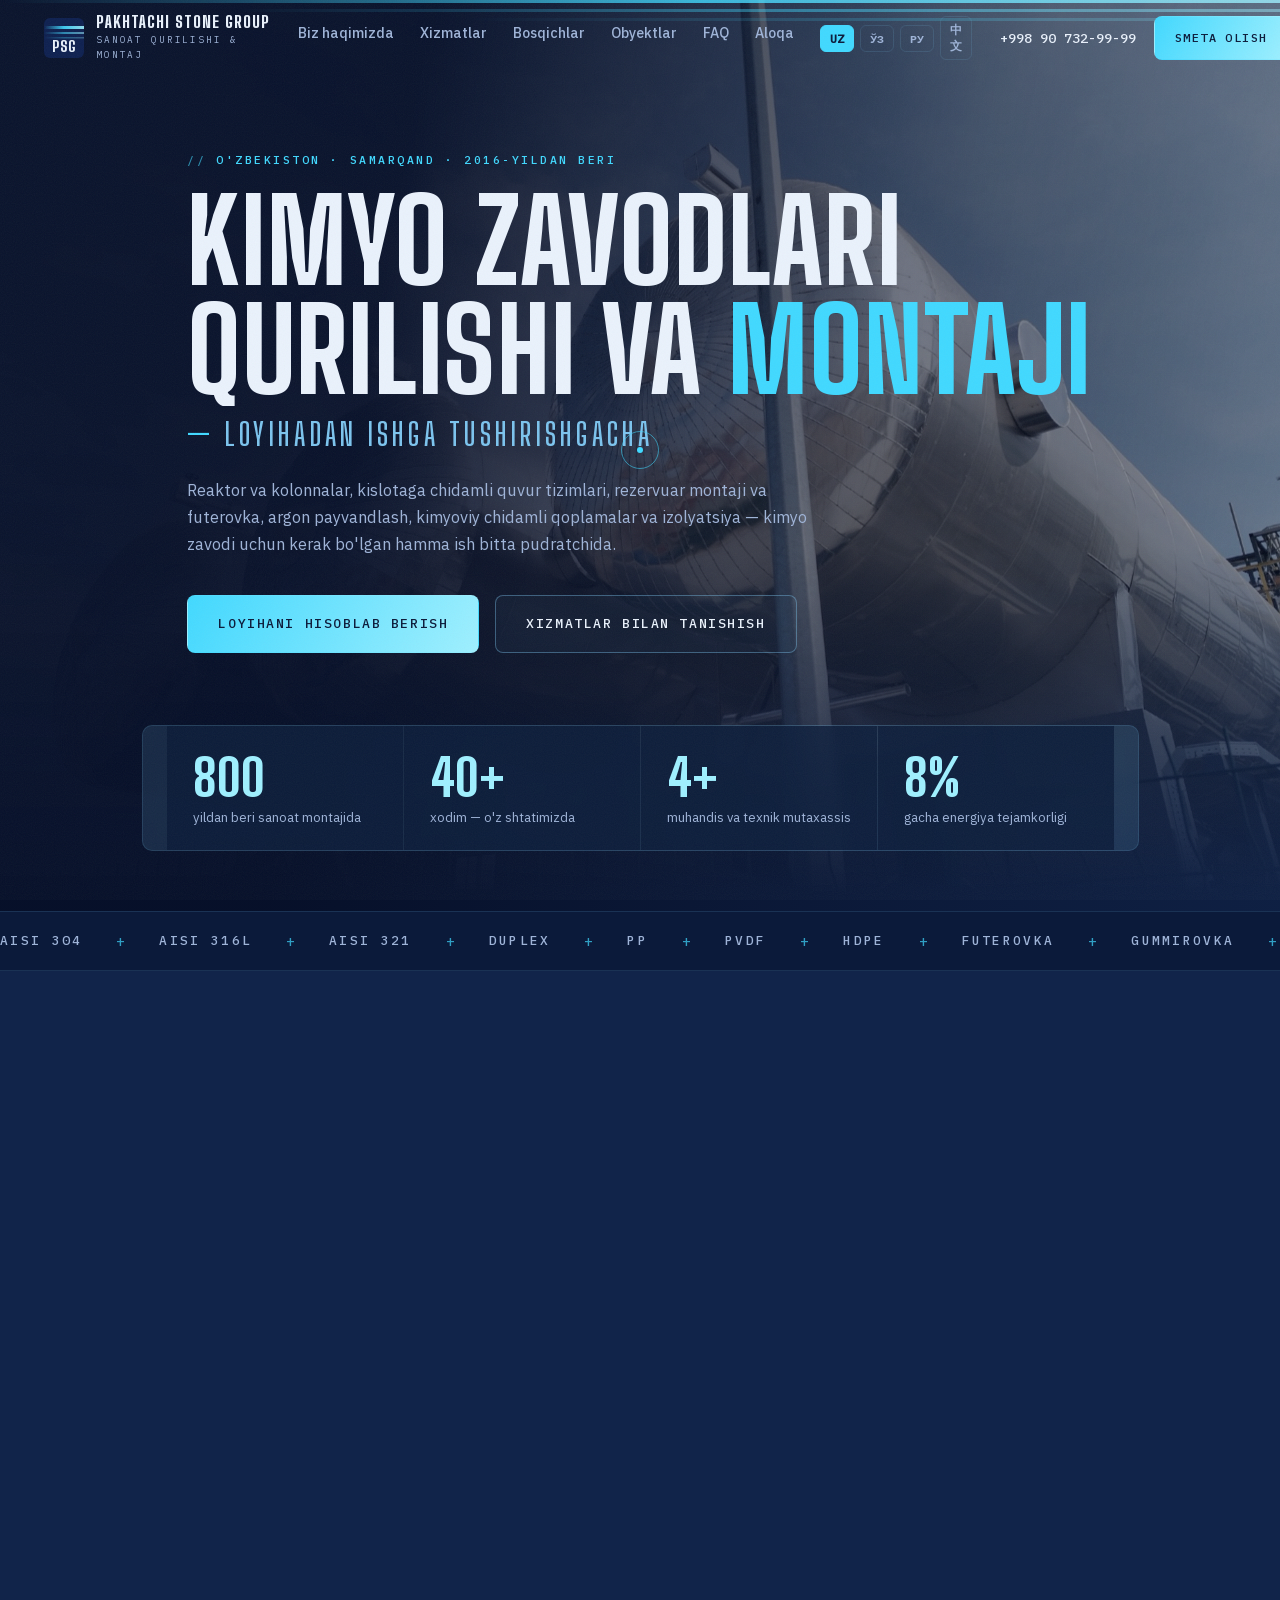
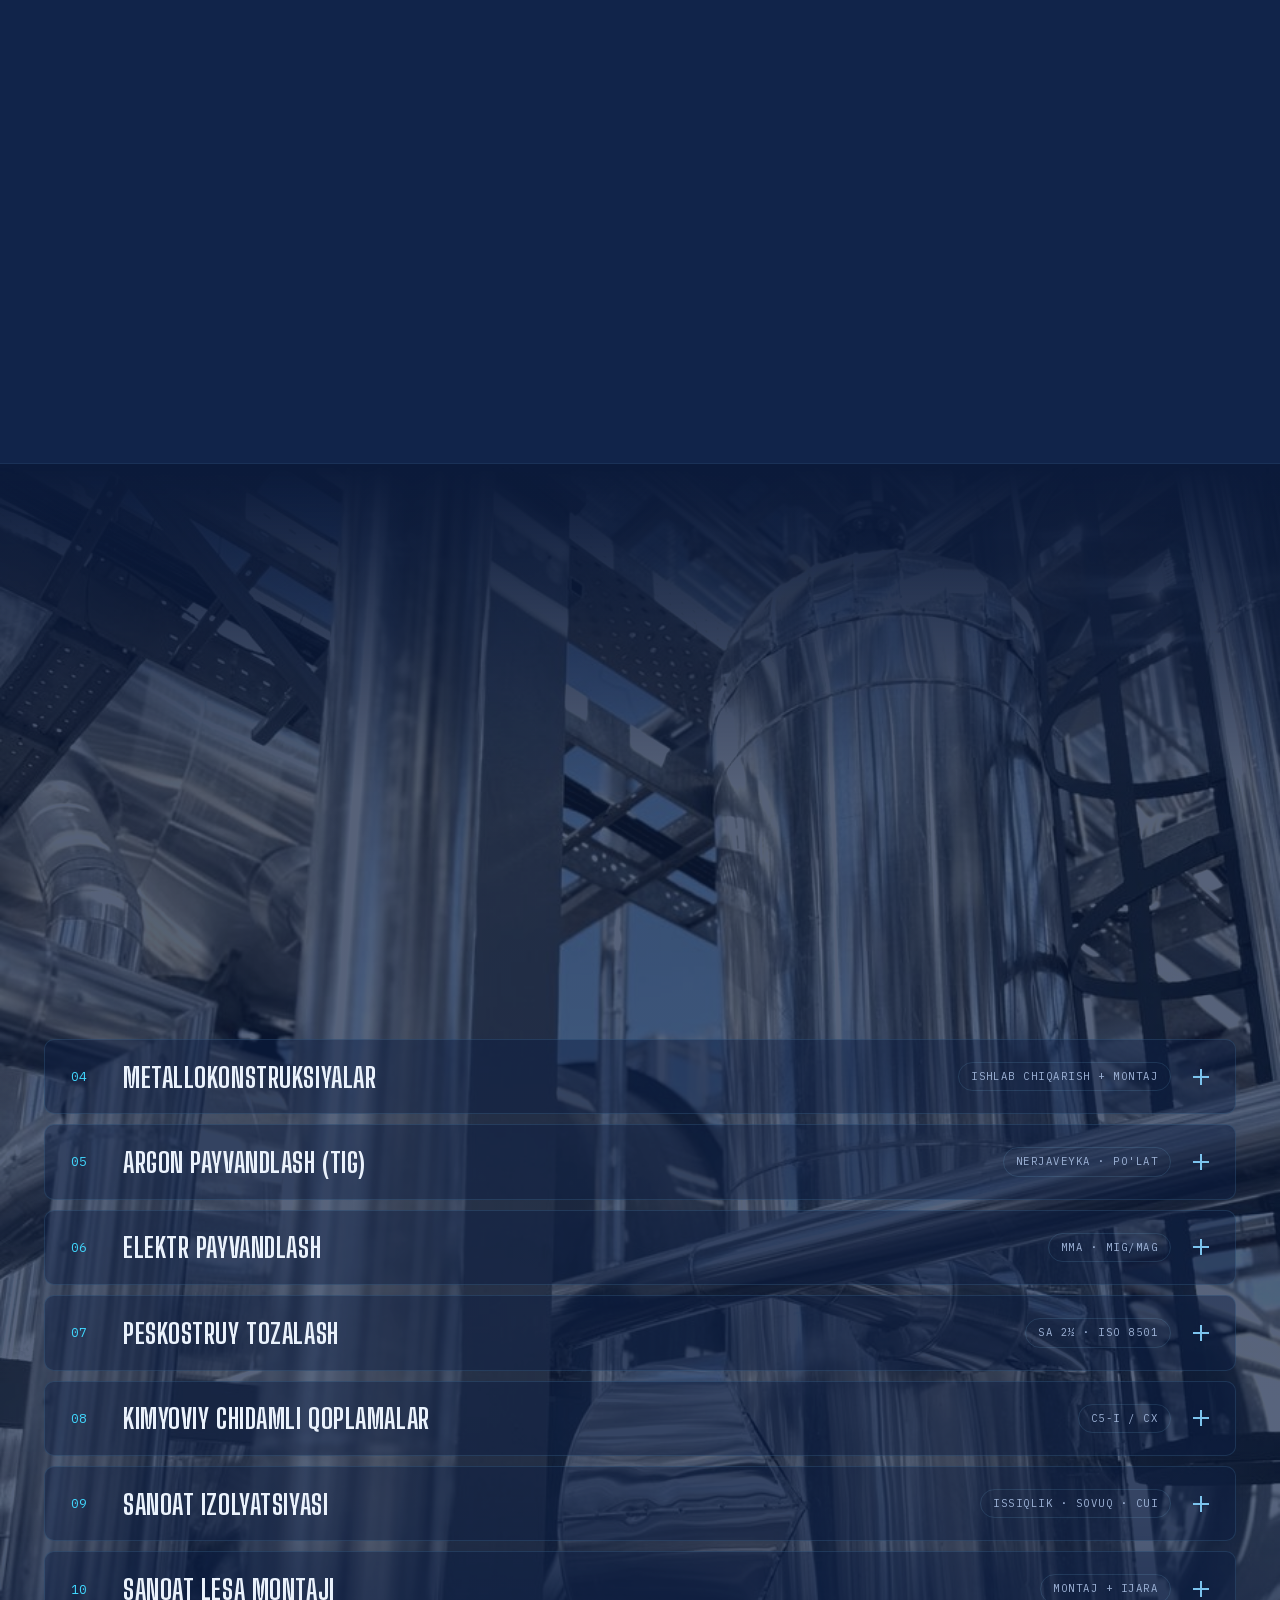
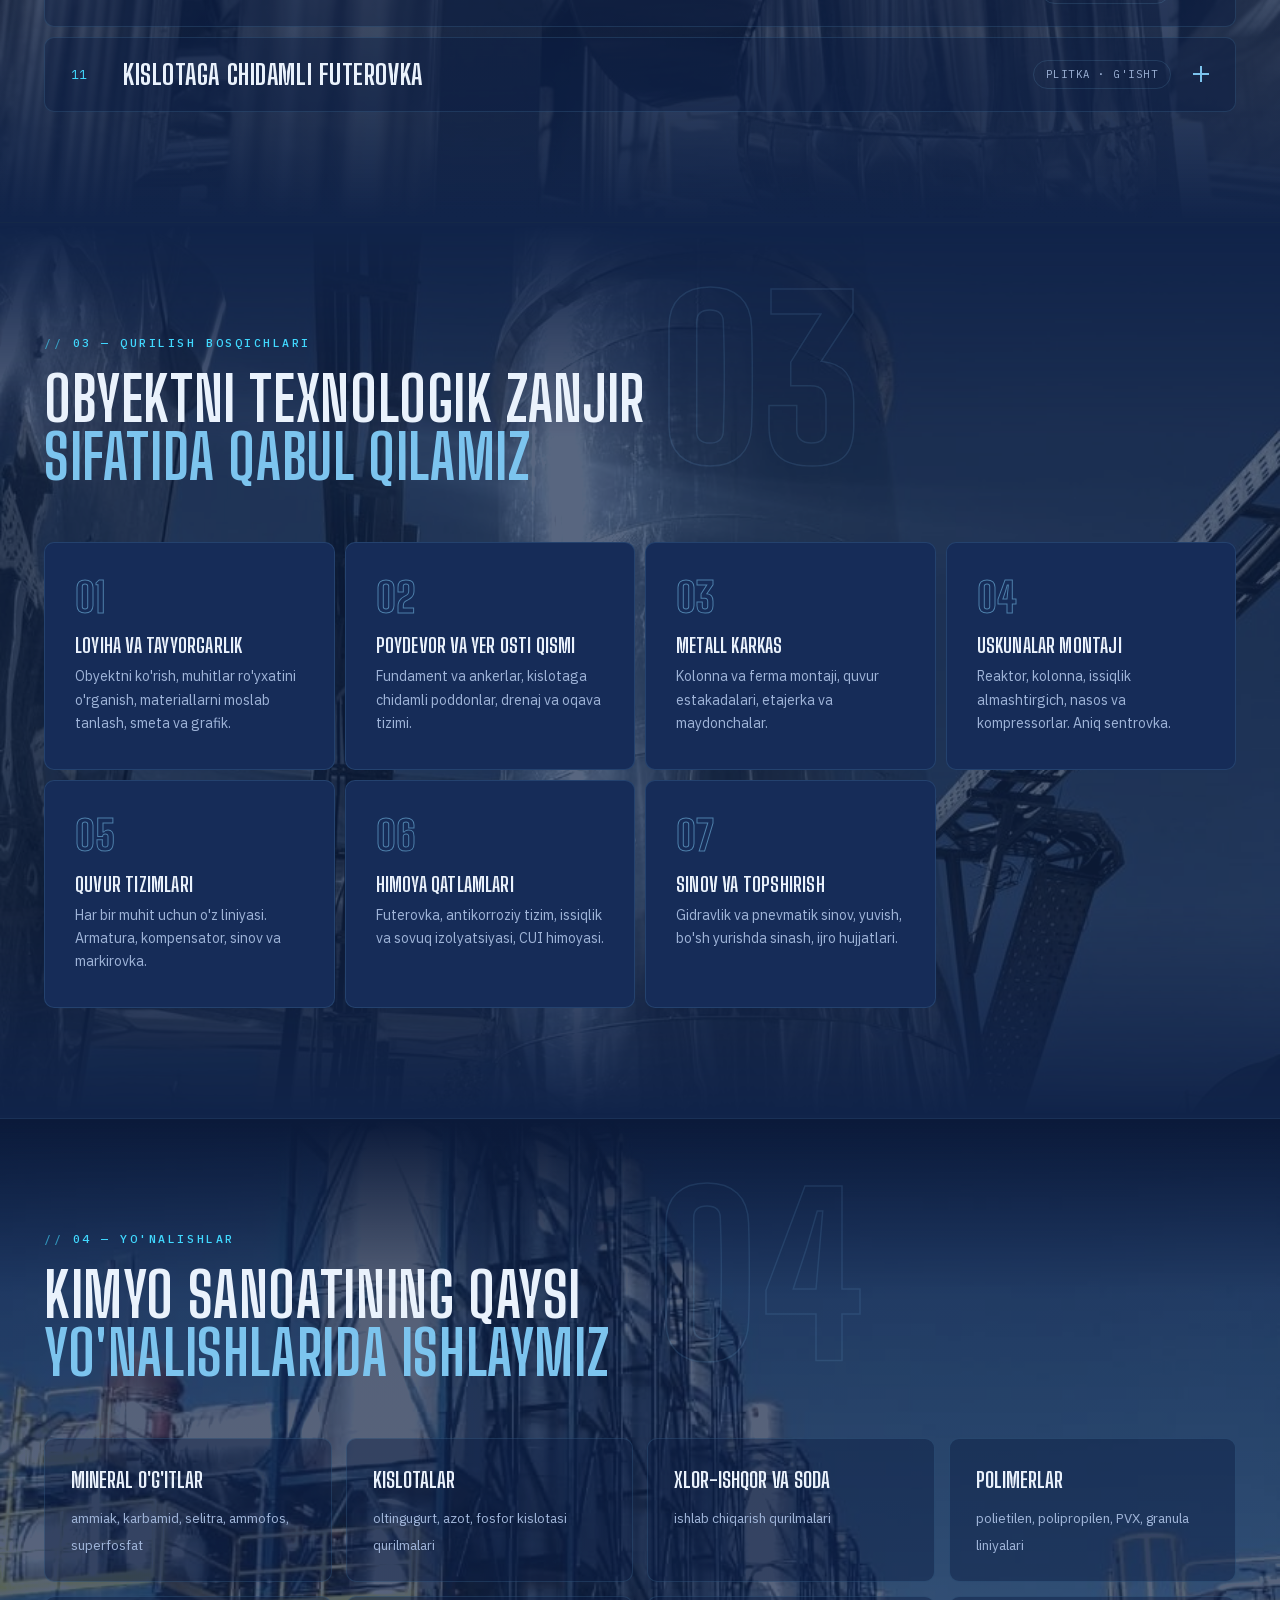
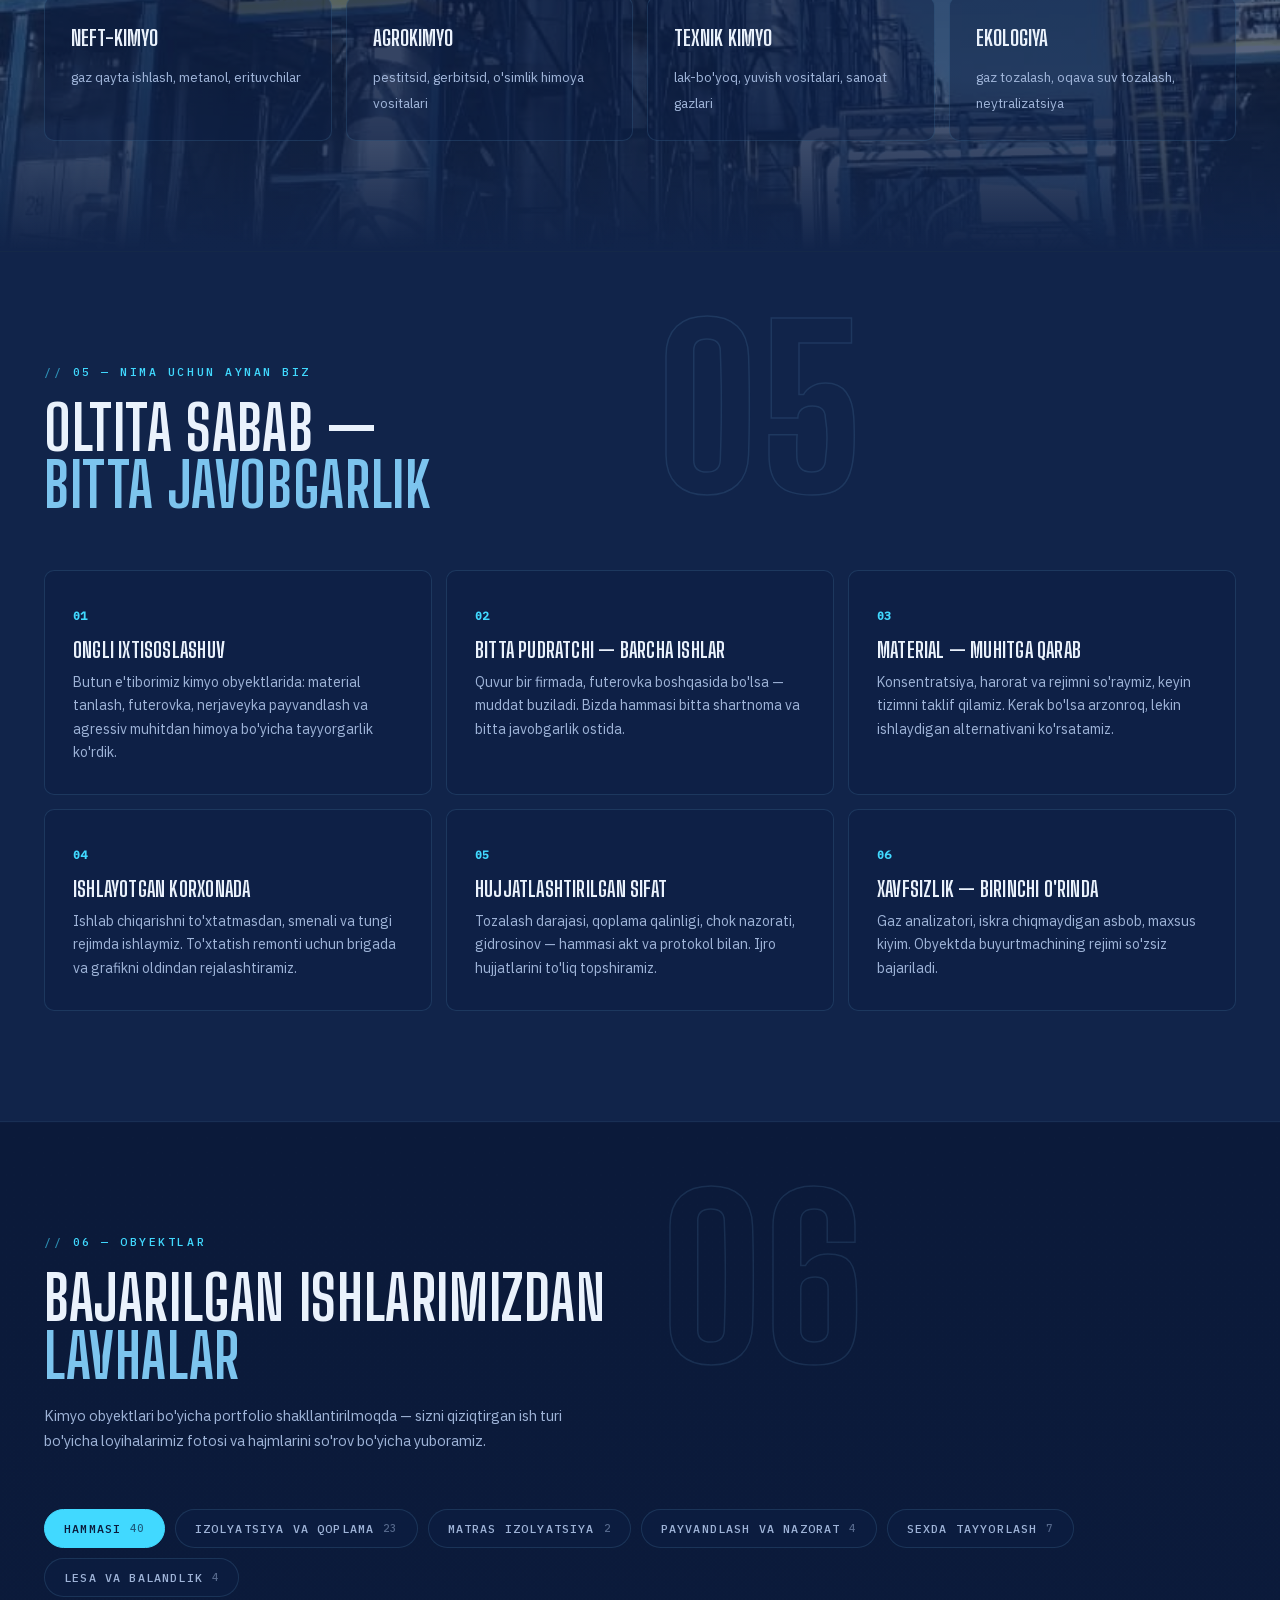
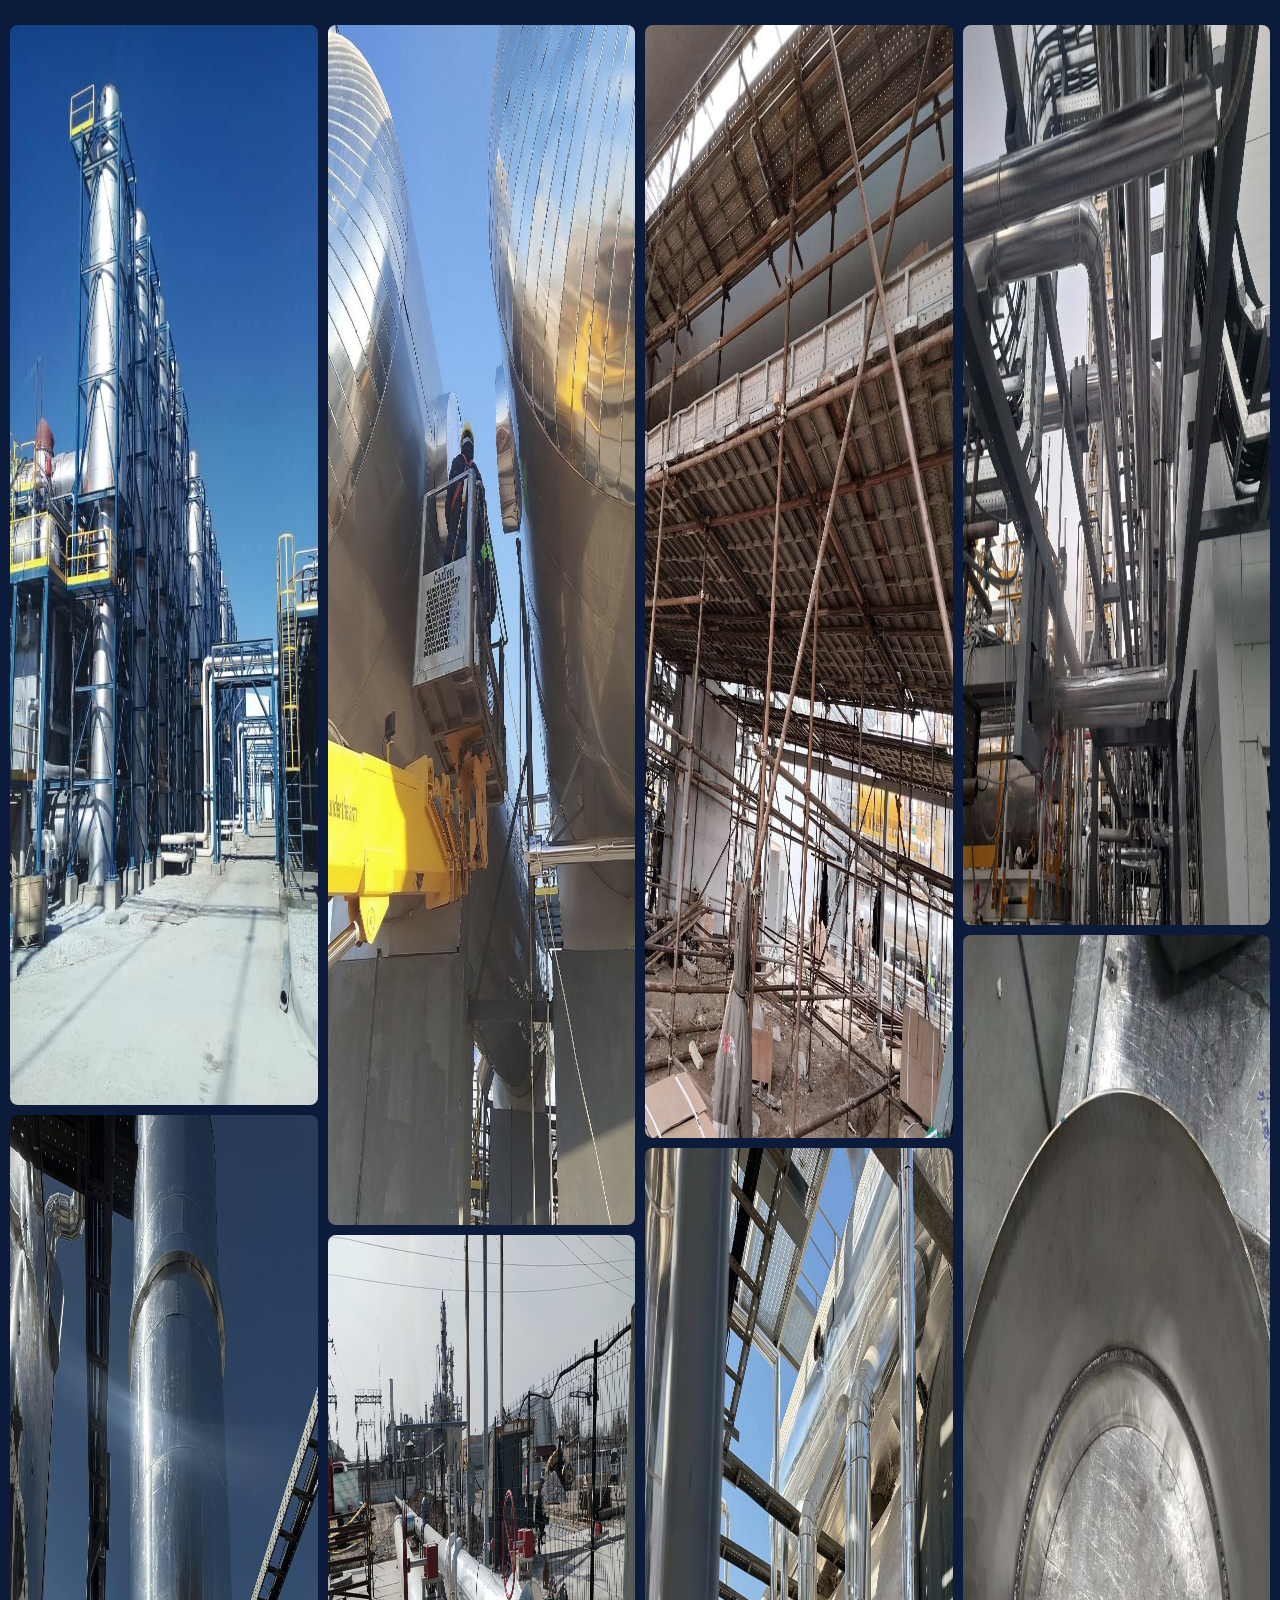
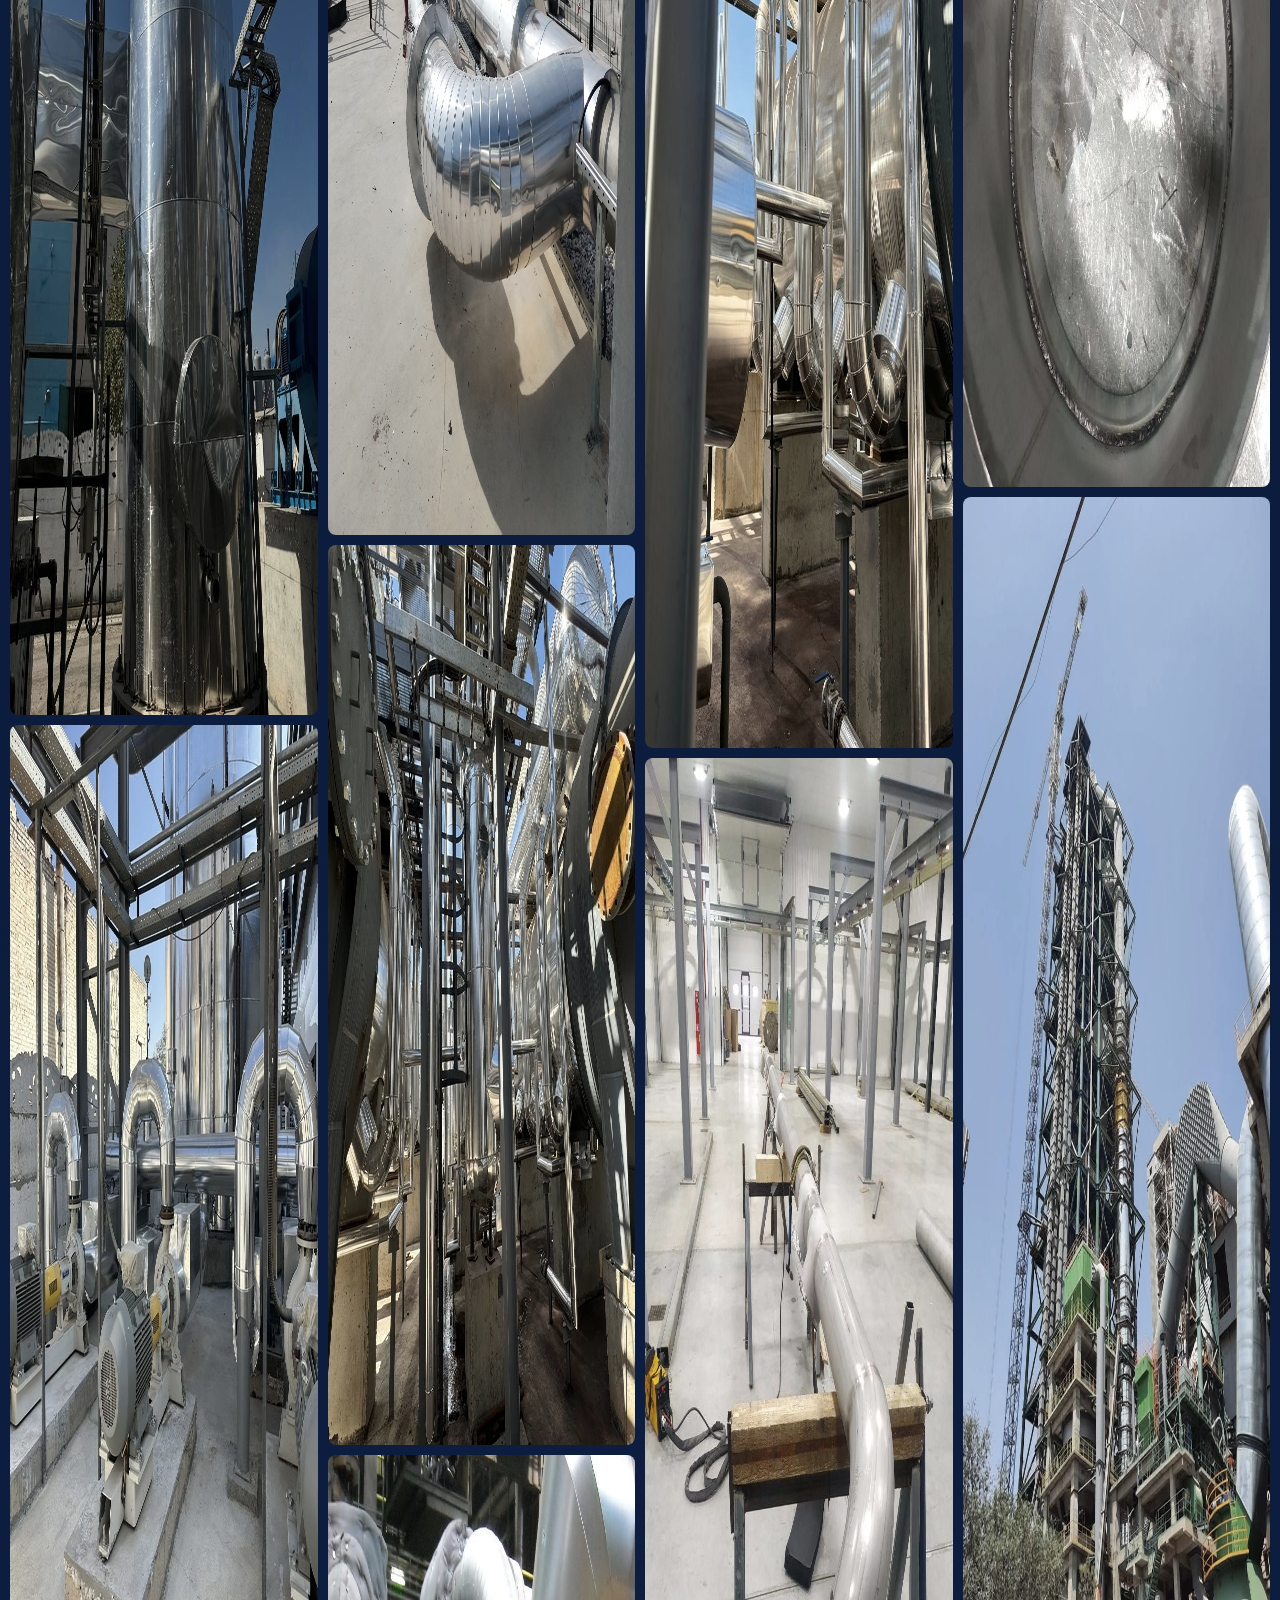
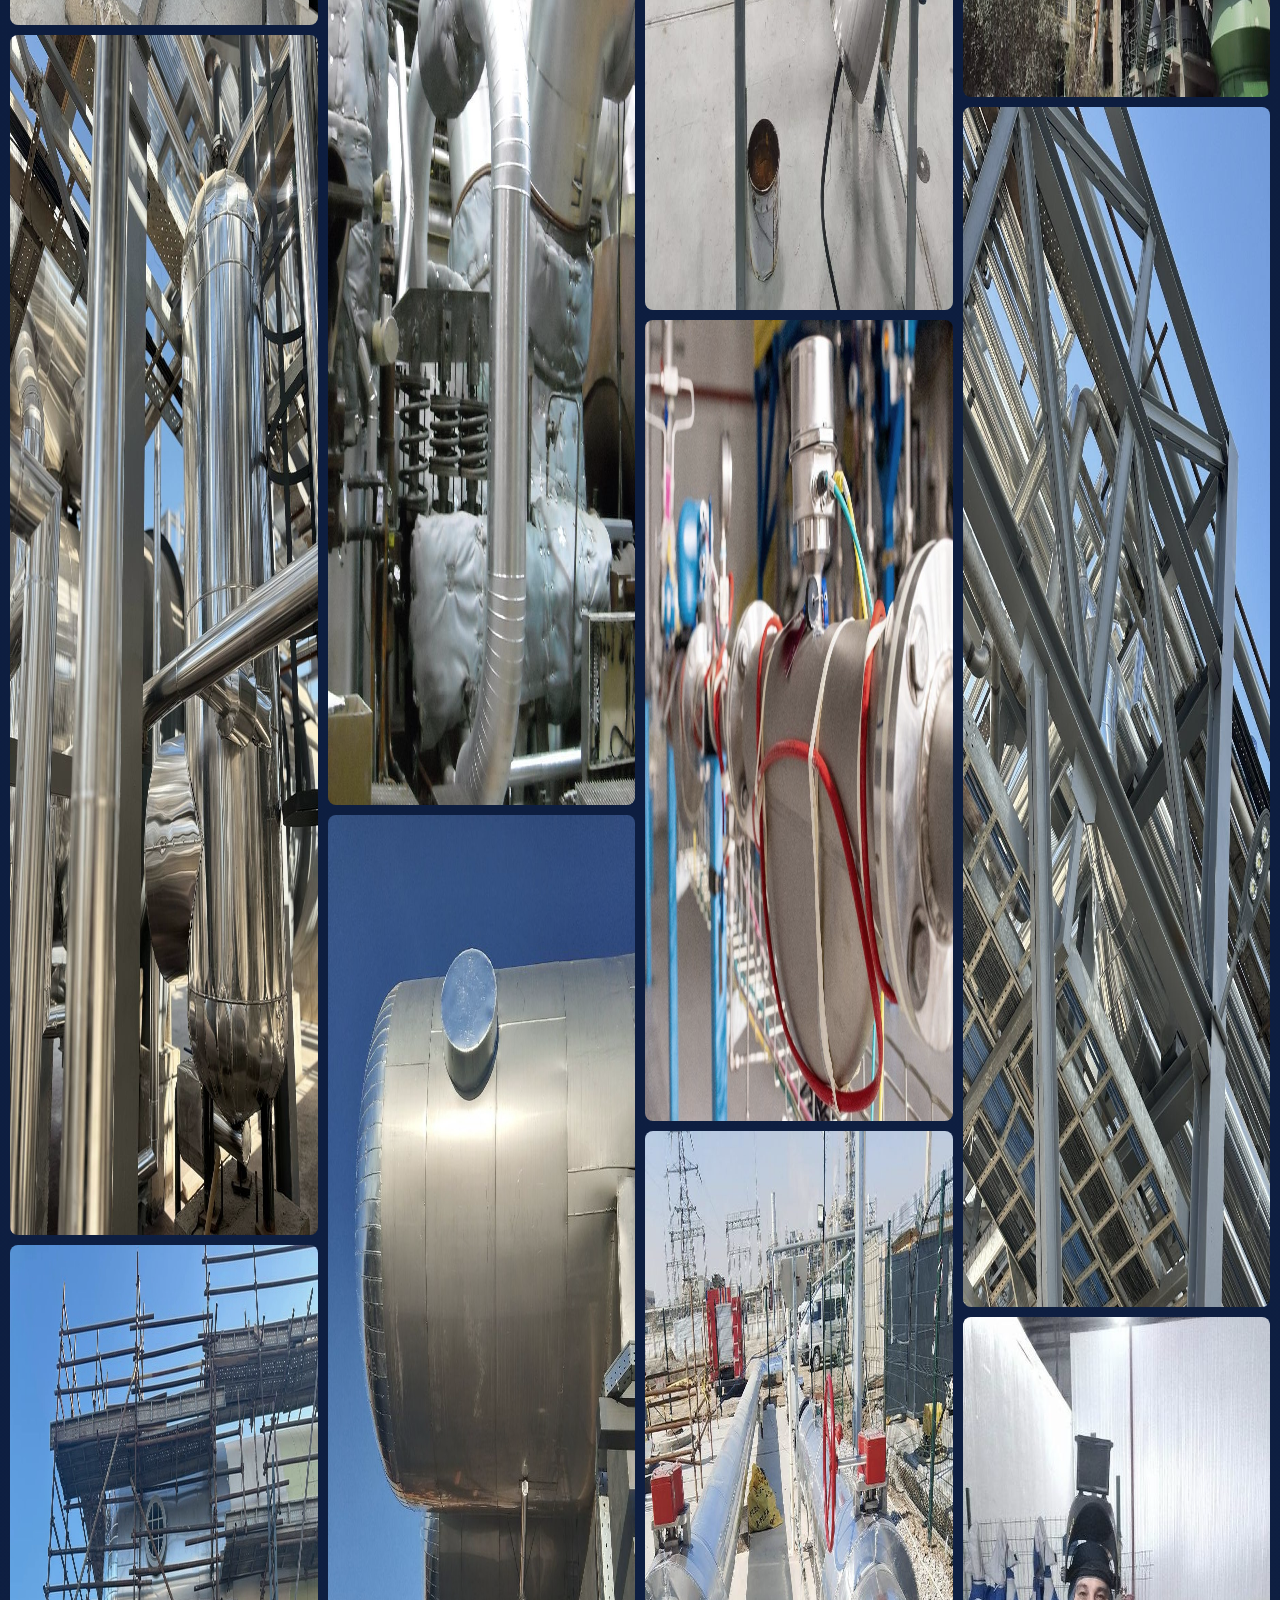
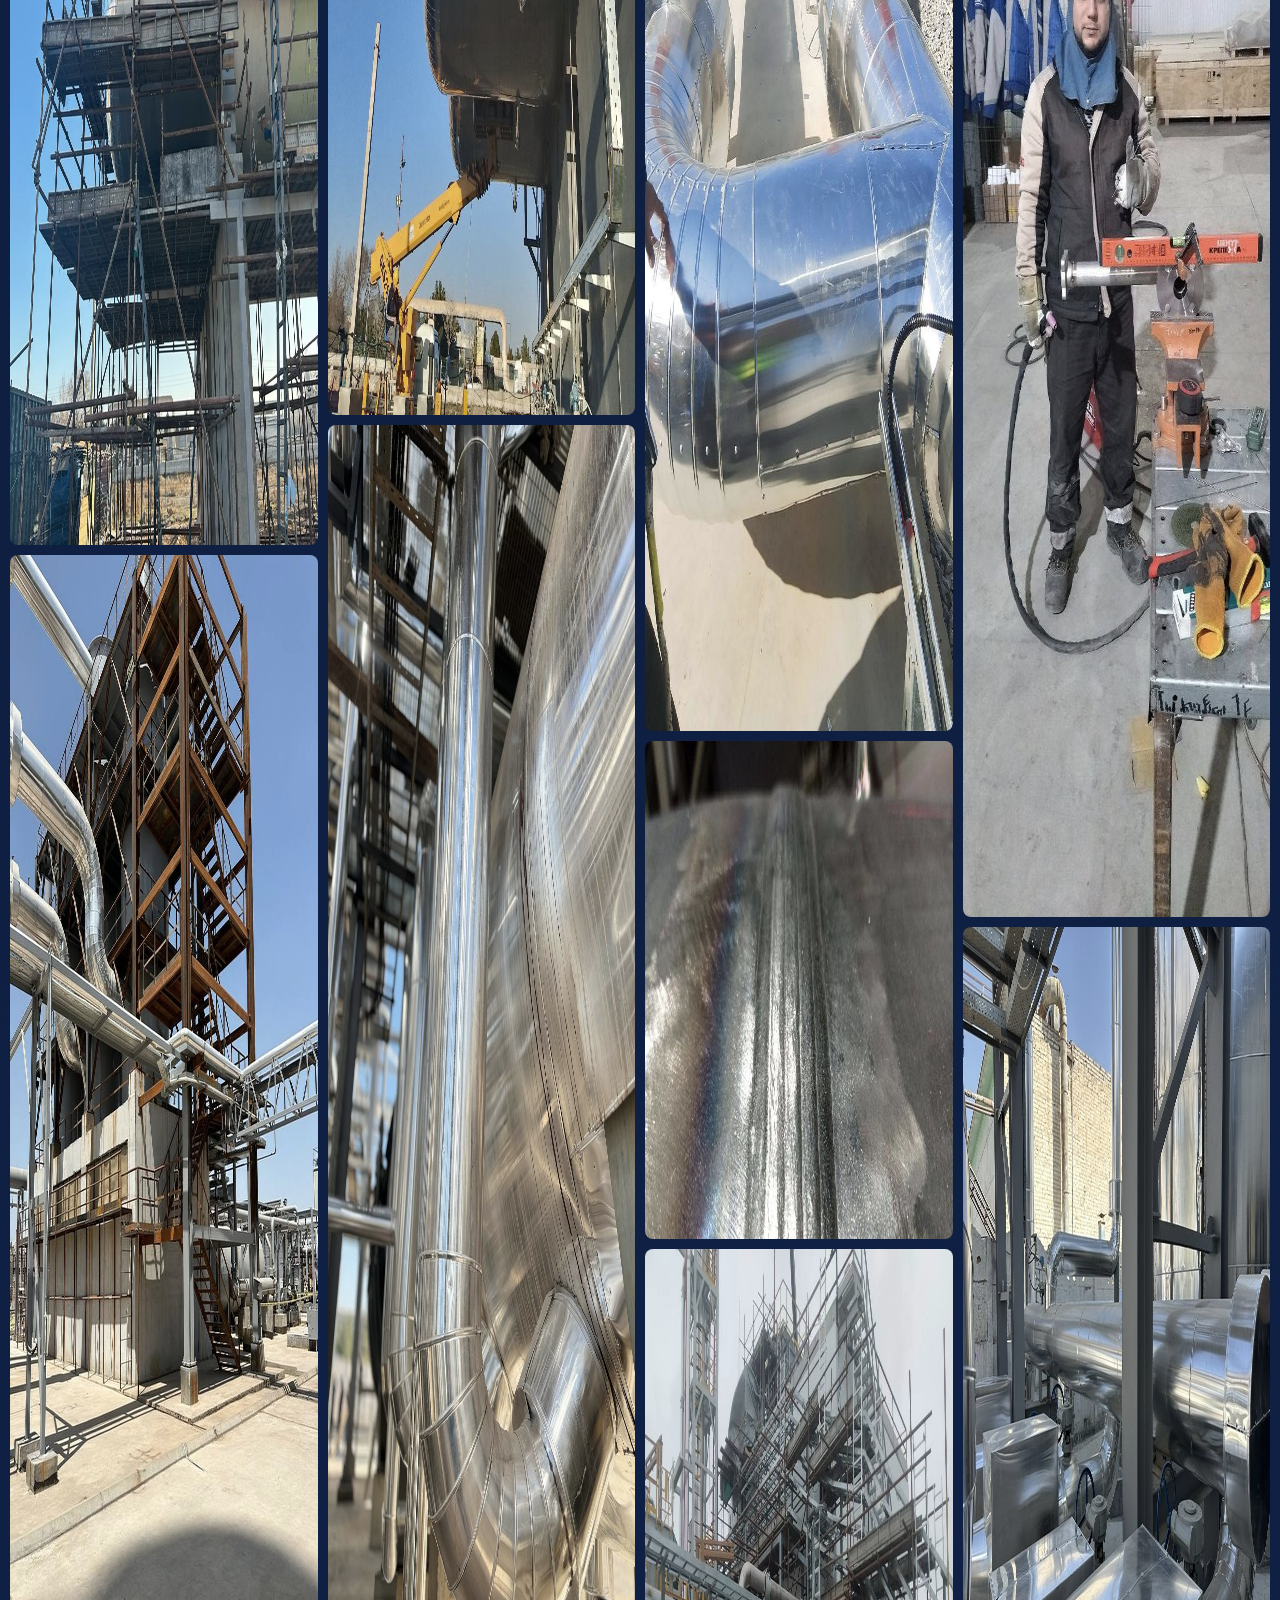
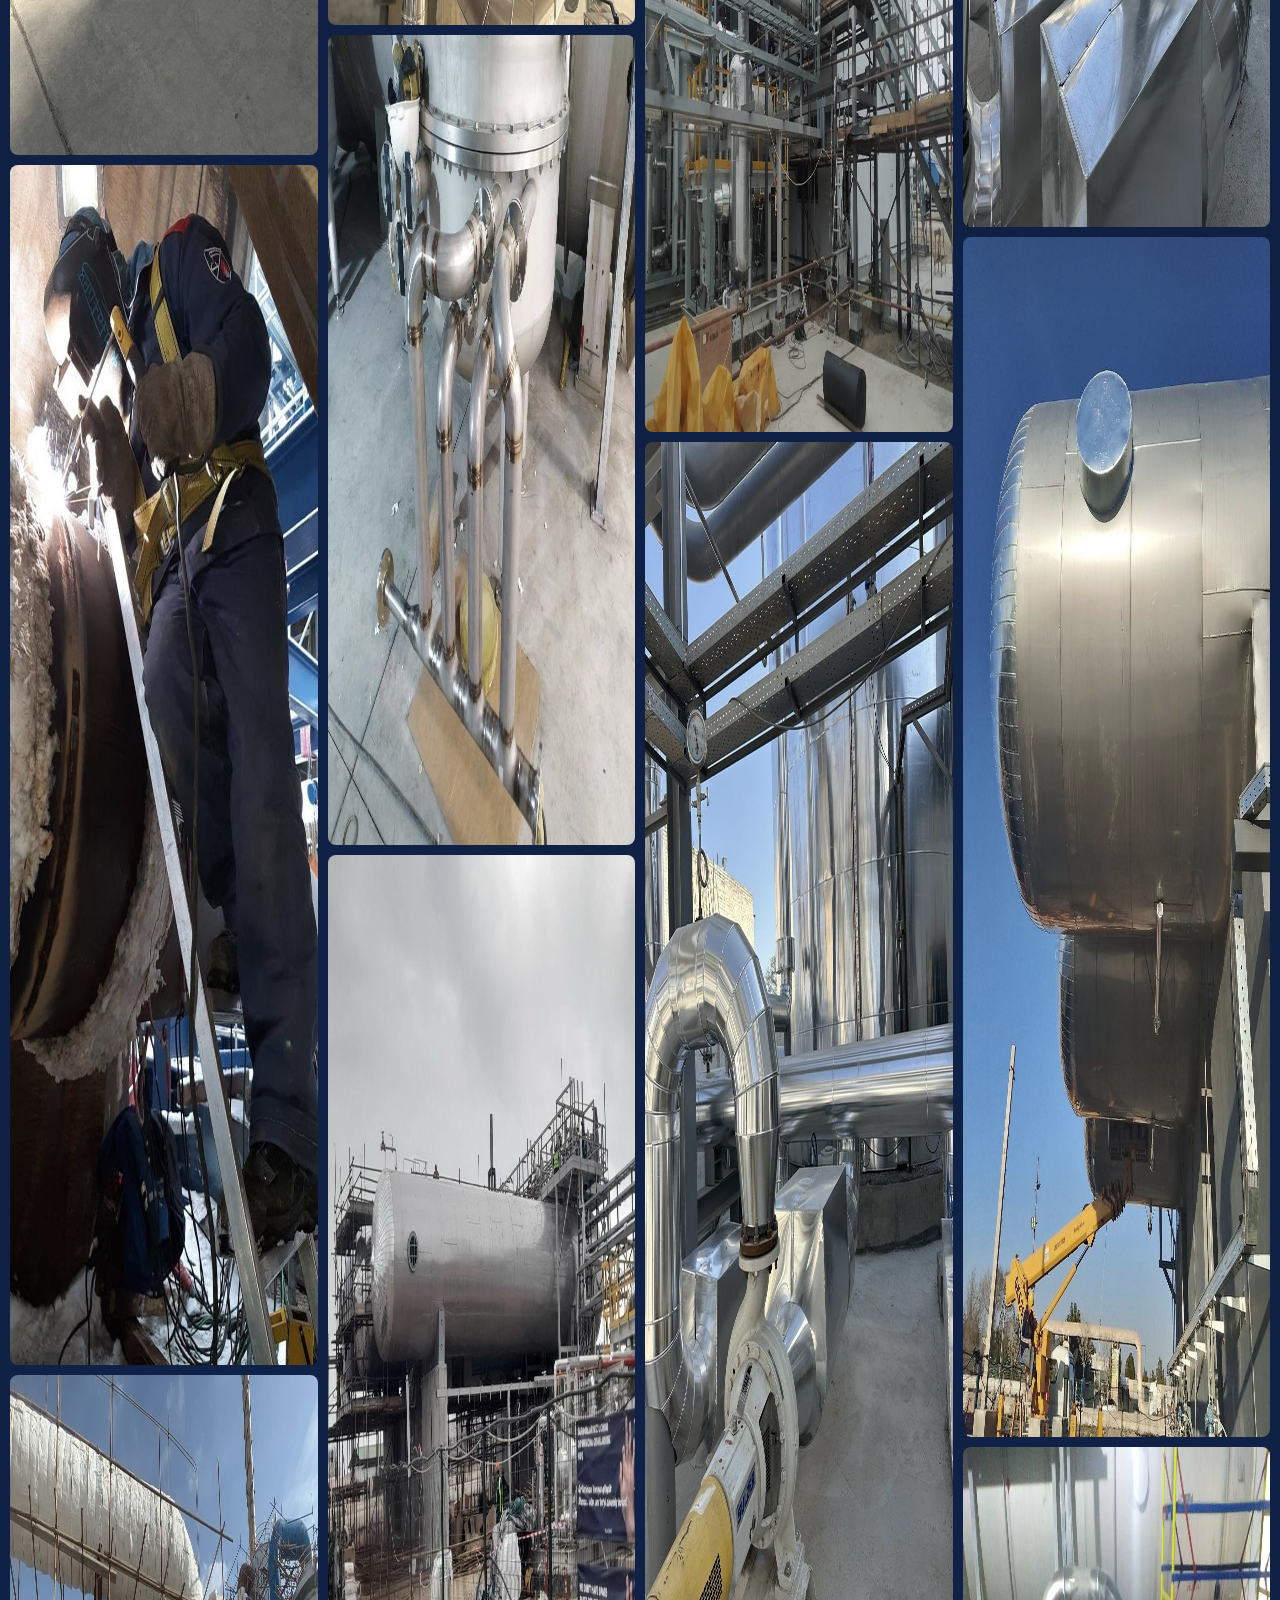
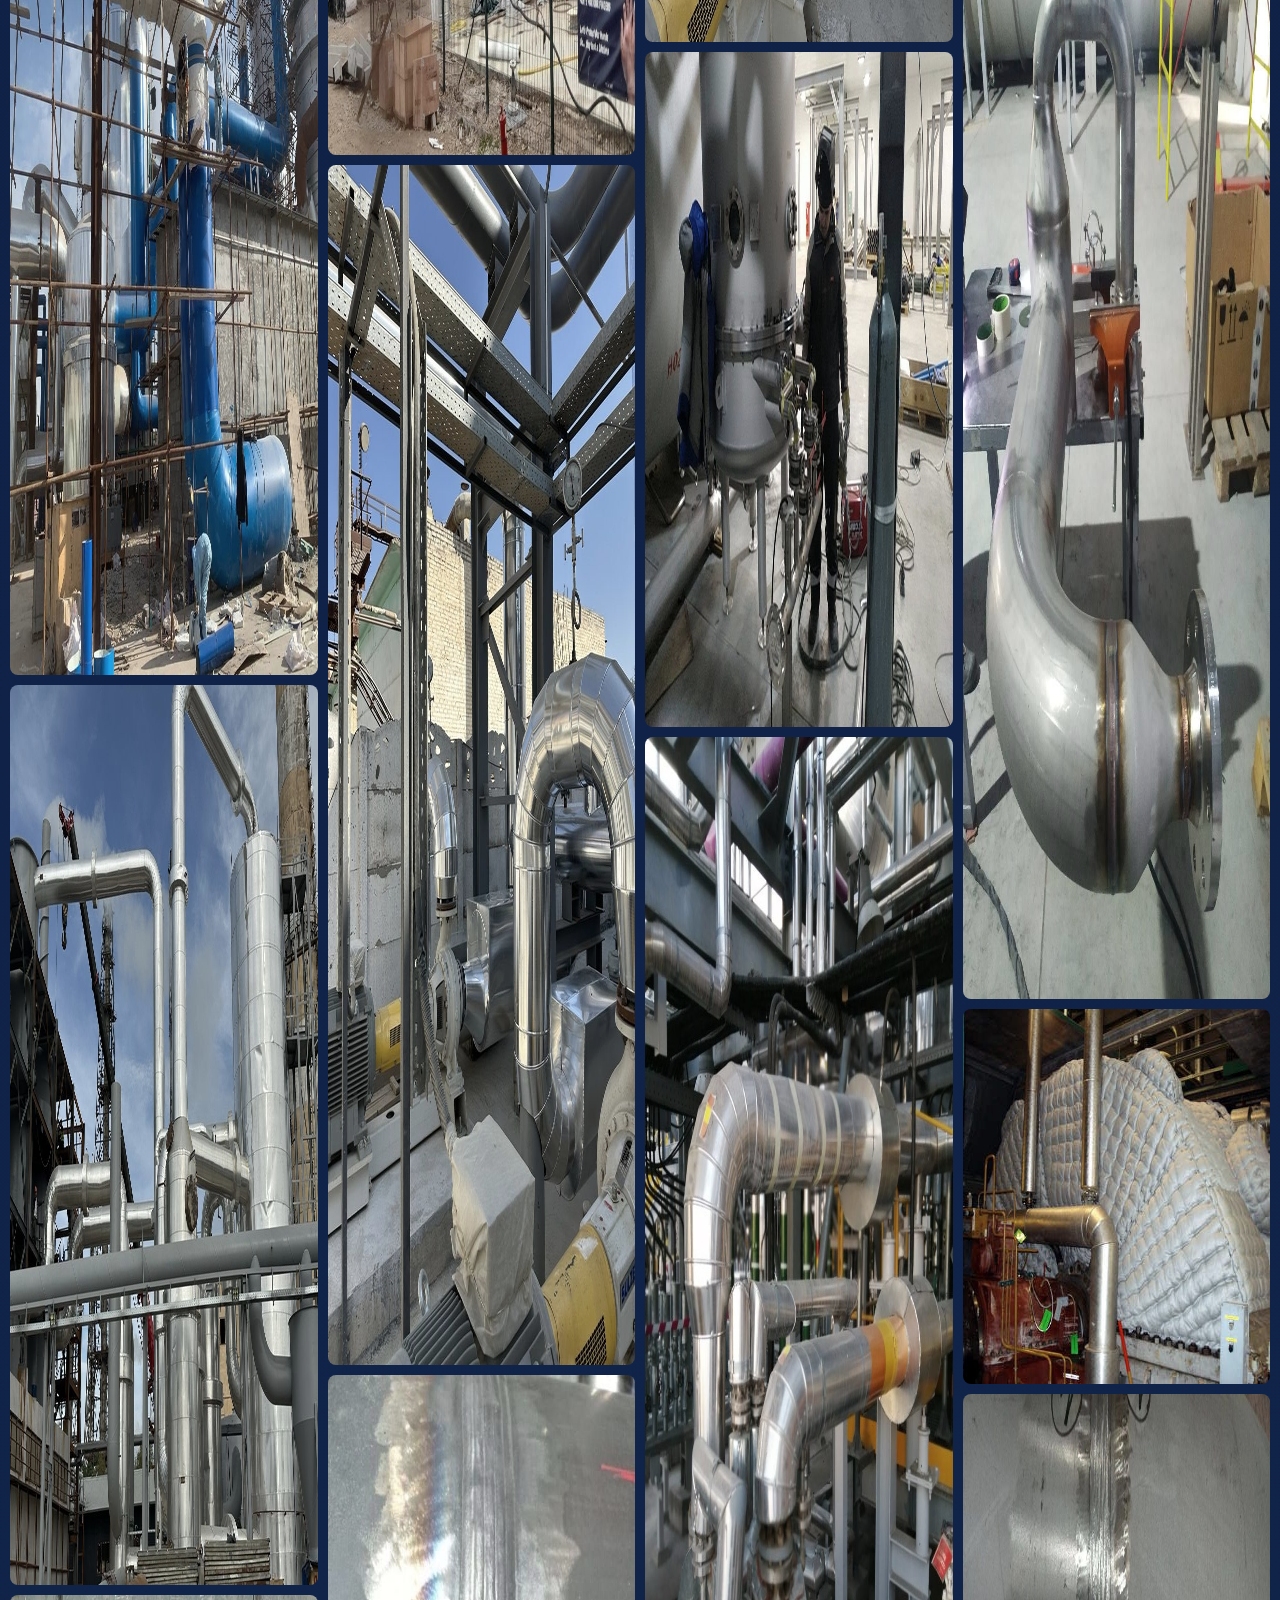
==== commit 4f54865d: "feat: photo portfolio with category filter + section backdrops 30 new site photos from the client, s" ====
--- a/index.html
+++ b/index.html
@@ -141,7 +141,8 @@
 </section>
 
 <!-- ================= SERVICES ================= -->
-<section class="section section--alt" id="services">
+<section class="section section--alt section--photo" id="services">
+  <div class="section__photo" aria-hidden="true" style="background-image:url(assets/img/p-ins-vertical-app.jpg);background-position:center 30%"></div>
   <div class="container">
     <div class="section__head reveal" data-num="02">
       <p class="label" data-i18n="services.label">02 — Xizmatlar</p>
@@ -319,7 +320,8 @@
   </div></section>
 
 <!-- ================= STAGES ================= -->
-<section class="section" id="stages">
+<section class="section section--photo" id="stages">
+  <div class="section__photo" aria-hidden="true" style="background-image:url(assets/img/p-ins-column-full.jpg);background-position:center 22%"></div>
   <div class="container">
     <div class="section__head reveal" data-num="03">
       <p class="label" data-i18n="stages.label">03 — Qurilish bosqichlari</p>
@@ -339,7 +341,8 @@
 </section>
 
 <!-- ================= INDUSTRIES ================= -->
-<section class="section section--alt" id="industries">
+<section class="section section--alt section--photo" id="industries">
+  <div class="section__photo" aria-hidden="true" style="background-image:url(assets/img/p-ins-columns-row.jpg);background-position:center 40%"></div>
   <div class="container">
     <div class="section__head reveal" data-num="04">
       <p class="label" data-i18n="industries.label">04 — Yo'nalishlar</p>
@@ -385,17 +388,57 @@
       <p class="section__note" data-i18n="projects.note">Kimyo obyektlari bo'yicha portfolio shakllantirilmoqda — sizni qiziqtirgan ish turi bo'yicha loyihalarimiz fotosi va hajmlarini so'rov bo'yicha yuboramiz.</p>
     </div>
   </div>
-  <div class="gallery">
-    <figure class="gallery__item reveal"><img src="assets/img/p-manifold.jpg" alt="Sovuq izolyatsiya — kollektor tugunlari" loading="lazy" data-i18n-alt="projects.gallery.0.alt"><figcaption data-i18n="projects.gallery.0.caption">Sovuq izolyatsiya — kollektor tugunlari</figcaption></figure>
-    <figure class="gallery__item reveal"><img src="assets/img/p-thermal-tanks.jpg" alt="Issiqlik izolyatsiyasi — texnologik sig'imlar" loading="lazy" data-i18n-alt="projects.gallery.1.alt"><figcaption data-i18n="projects.gallery.1.caption">Issiqlik izolyatsiyasi — sig'imlar</figcaption></figure>
-    <figure class="gallery__item reveal"><img src="assets/img/p-worker.jpg" alt="Balandlikdagi ishlar — xavfsizlik nazorati" loading="lazy" data-i18n-alt="projects.gallery.2.alt"><figcaption data-i18n="projects.gallery.2.caption">Balandlikdagi ishlar — xavfsizlik nazorati</figcaption></figure>
-    <figure class="gallery__item reveal"><img src="assets/img/p-pipeline-bend.jpg" alt="Magistral quvur izolyatsiyasi" loading="lazy" data-i18n-alt="projects.gallery.3.alt"><figcaption data-i18n="projects.gallery.3.caption">Magistral quvur izolyatsiyasi</figcaption></figure>
-    <figure class="gallery__item reveal"><img src="assets/img/p-column.jpg" alt="Kolonna va apparatlar izolyatsiyasi" loading="lazy" data-i18n-alt="projects.gallery.4.alt"><figcaption data-i18n="projects.gallery.4.caption">Kolonna va apparatlar izolyatsiyasi</figcaption></figure>
-    <figure class="gallery__item reveal"><img src="assets/img/p-tank-horizontal.jpg" alt="Gorizontal rezervuar izolyatsiyasi" loading="lazy" data-i18n-alt="projects.gallery.5.alt"><figcaption data-i18n="projects.gallery.5.caption">Gorizontal rezervuar izolyatsiyasi</figcaption></figure>
-    <figure class="gallery__item reveal"><img src="assets/img/p-trace-heating.jpg" alt="Elektr isitish tizimlari" loading="lazy" data-i18n-alt="projects.gallery.6.alt"><figcaption data-i18n="projects.gallery.6.caption">Elektr isitish (obogrev) tizimlari</figcaption></figure>
-    <figure class="gallery__item reveal"><img src="assets/img/p-scaffold-wide.jpg" alt="Sanoat lesa montaji" loading="lazy" data-i18n-alt="projects.gallery.7.alt"><figcaption data-i18n="projects.gallery.7.caption">Sanoat lesa montaji</figcaption></figure>
-    <figure class="gallery__item reveal"><img src="assets/img/p-vessel.jpg" alt="Texnologik sig'imlar qoplamasi" loading="lazy" data-i18n-alt="projects.gallery.8.alt"><figcaption data-i18n="projects.gallery.8.caption">Texnologik sig'imlar qoplamasi</figcaption></figure>
-    <figure class="gallery__item reveal"><img src="assets/img/p-tower-crane.jpg" alt="Minora inshootlarida lesa ishlari" loading="lazy" data-i18n-alt="projects.gallery.9.alt"><figcaption data-i18n="projects.gallery.9.caption">Minora inshootlarida lesa ishlari</figcaption></figure>
+  <div class="container">
+    <div class="gal-filter reveal" id="galFilter">
+      <button class="gal-chip is-active" type="button" data-filter="all" aria-pressed="true"><span data-i18n="projects.filters.all">Hammasi</span><i>40</i></button>
+      <button class="gal-chip" type="button" data-filter="ins" aria-pressed="false"><span data-i18n="projects.filters.ins">Izolyatsiya va qoplama</span><i>23</i></button>
+      <button class="gal-chip" type="button" data-filter="mat" aria-pressed="false"><span data-i18n="projects.filters.mat">Matras izolyatsiya</span><i>2</i></button>
+      <button class="gal-chip" type="button" data-filter="weld" aria-pressed="false"><span data-i18n="projects.filters.weld">Payvandlash va nazorat</span><i>4</i></button>
+      <button class="gal-chip" type="button" data-filter="shop" aria-pressed="false"><span data-i18n="projects.filters.shop">Sexda tayyorlash</span><i>7</i></button>
+      <button class="gal-chip" type="button" data-filter="lesa" aria-pressed="false"><span data-i18n="projects.filters.lesa">Lesa va balandlik</span><i>4</i></button>
+    </div>
+  </div>
+  <div class="gallery" id="gallery">
+    <figure class="gallery__item reveal" data-cat="ins"><img src="assets/img/p-ins-columns-row.jpg" alt="" width="810" height="1080" loading="lazy" data-i18n-alt="projects.gallery.25.alt"><figcaption data-i18n="projects.gallery.25.caption">Kolonnalar qatori — metall qoplama</figcaption></figure>
+    <figure class="gallery__item reveal" data-cat="ins"><img src="assets/img/p-ins-column-full.jpg" alt="" width="900" height="1200" loading="lazy" data-i18n-alt="projects.gallery.21.alt"><figcaption data-i18n="projects.gallery.21.caption">Kolonna izolyatsiyasi — to'liq balandlik</figcaption></figure>
+    <figure class="gallery__item reveal" data-cat="ins"><img src="assets/img/p-ins-pumps-line.jpg" alt="" width="1200" height="900" loading="lazy" data-i18n-alt="projects.gallery.10.alt"><figcaption data-i18n="projects.gallery.10.caption">Nasos guruhi va quvurlar izolyatsiyasi</figcaption></figure>
+    <figure class="gallery__item reveal" data-cat="ins"><img src="assets/img/p-ins-vertical-app.jpg" alt="" width="900" height="1200" loading="lazy" data-i18n-alt="projects.gallery.18.alt"><figcaption data-i18n="projects.gallery.18.caption">Vertikal apparatlar va quvur tugunlari</figcaption></figure>
+    <figure class="gallery__item reveal" data-cat="ins"><img src="assets/img/p-manifold.jpg" alt="" width="1200" height="900" loading="lazy" data-i18n-alt="projects.gallery.0.alt"><figcaption data-i18n="projects.gallery.0.caption"></figcaption></figure>
+    <figure class="gallery__item reveal" data-cat="ins"><img src="assets/img/p-ins-plant-overview.jpg" alt="" width="900" height="1200" loading="lazy" data-i18n-alt="projects.gallery.23.alt"><figcaption data-i18n="projects.gallery.23.caption">Qurilma va estakada — umumiy plan</figcaption></figure>
+    <figure class="gallery__item reveal" data-cat="weld"><img src="assets/img/p-weld-in-vessel.jpg" alt="" width="674" height="1200" loading="lazy" data-i18n-alt="projects.gallery.31.alt"><figcaption data-i18n="projects.gallery.31.caption">Apparat ichida payvandlash ishlari</figcaption></figure>
+    <figure class="gallery__item reveal" data-cat="ins"><img src="assets/img/p-thermal-tanks.jpg" alt="" width="1200" height="900" loading="lazy" data-i18n-alt="projects.gallery.1.alt"><figcaption data-i18n="projects.gallery.1.caption"></figcaption></figure>
+    <figure class="gallery__item reveal" data-cat="ins"><img src="assets/img/p-ins-unit-sky.jpg" alt="" width="1200" height="900" loading="lazy" data-i18n-alt="projects.gallery.15.alt"><figcaption data-i18n="projects.gallery.15.caption">Qurilma umumiy ko'rinishi — issiqlik izolyatsiyasi</figcaption></figure>
+    <figure class="gallery__item reveal" data-cat="shop"><img src="assets/img/p-shop-tee.jpg" alt="" width="960" height="1152" loading="lazy" data-i18n-alt="projects.gallery.32.alt"><figcaption data-i18n="projects.gallery.32.caption">Nerjaveyka troynik — argon payvandlash</figcaption></figure>
+    <figure class="gallery__item reveal" data-cat="lesa"><img src="assets/img/p-lesa-lift-work.jpg" alt="" width="900" height="1200" loading="lazy" data-i18n-alt="projects.gallery.39.alt"><figcaption data-i18n="projects.gallery.39.caption">Balandlikda ishlash — ko'targich bilan izolyatsiya</figcaption></figure>
+    <figure class="gallery__item reveal" data-cat="ins"><img src="assets/img/p-pipeline-bend.jpg" alt="" width="1200" height="900" loading="lazy" data-i18n-alt="projects.gallery.3.alt"><figcaption data-i18n="projects.gallery.3.caption"></figcaption></figure>
+    <figure class="gallery__item reveal" data-cat="ins"><img src="assets/img/p-ins-app-group.jpg" alt="" width="1200" height="900" loading="lazy" data-i18n-alt="projects.gallery.20.alt"><figcaption data-i18n="projects.gallery.20.caption">Apparatlar guruhi — qoplama qatlami</figcaption></figure>
+    <figure class="gallery__item reveal" data-cat="mat"><img src="assets/img/p-mat-valves.jpg" alt="" width="950" height="950" loading="lazy" data-i18n-alt="projects.gallery.27.alt"><figcaption data-i18n="projects.gallery.27.caption">Armatura va flanslar uchun matras izolyatsiya</figcaption></figure>
+    <figure class="gallery__item reveal" data-cat="ins"><img src="assets/img/p-column.jpg" alt="" width="900" height="1200" loading="lazy" data-i18n-alt="projects.gallery.4.alt"><figcaption data-i18n="projects.gallery.4.caption"></figcaption></figure>
+    <figure class="gallery__item reveal" data-cat="ins"><img src="assets/img/p-ins-large-bend.jpg" alt="" width="900" height="1200" loading="lazy" data-i18n-alt="projects.gallery.17.alt"><figcaption data-i18n="projects.gallery.17.caption">Yirik diametrli quvur burilishi</figcaption></figure>
+    <figure class="gallery__item reveal" data-cat="shop"><img src="assets/img/p-shop-manifold-ss.jpg" alt="" width="1200" height="810" loading="lazy" data-i18n-alt="projects.gallery.36.alt"><figcaption data-i18n="projects.gallery.36.caption">Nerjaveykadan kollektor obvyazkasi</figcaption></figure>
+    <figure class="gallery__item reveal" data-cat="ins"><img src="assets/img/p-tank-horizontal.jpg" alt="" width="1200" height="900" loading="lazy" data-i18n-alt="projects.gallery.5.alt"><figcaption data-i18n="projects.gallery.5.caption"></figcaption></figure>
+    <figure class="gallery__item reveal" data-cat="ins"><img src="assets/img/p-ins-pumps-compens.jpg" alt="" width="900" height="1200" loading="lazy" data-i18n-alt="projects.gallery.13.alt"><figcaption data-i18n="projects.gallery.13.caption">Nasoslar va kompensatorlar uchastkasi</figcaption></figure>
+    <figure class="gallery__item reveal" data-cat="weld"><img src="assets/img/p-weld-seam-hand.jpg" alt="" width="591" height="1152" loading="lazy" data-i18n-alt="projects.gallery.28.alt"><figcaption data-i18n="projects.gallery.28.caption">Payvand chokini vizual nazorat qilish</figcaption></figure>
+    <figure class="gallery__item reveal" data-cat="lesa"><img src="assets/img/p-worker.jpg" alt="" width="964" height="1113" loading="lazy" data-i18n-alt="projects.gallery.2.alt"><figcaption data-i18n="projects.gallery.2.caption"></figcaption></figure>
+    <figure class="gallery__item reveal" data-cat="ins"><img src="assets/img/p-ins-heat-exch.jpg" alt="" width="900" height="1200" loading="lazy" data-i18n-alt="projects.gallery.19.alt"><figcaption data-i18n="projects.gallery.19.caption">Issiqlik almashtirgichlar izolyatsiyasi</figcaption></figure>
+    <figure class="gallery__item reveal" data-cat="shop"><img src="assets/img/p-shop-spool.jpg" alt="" width="960" height="1152" loading="lazy" data-i18n-alt="projects.gallery.33.alt"><figcaption data-i18n="projects.gallery.33.caption">Quvur spuli sexda yig'ilmoqda</figcaption></figure>
+    <figure class="gallery__item reveal" data-cat="ins"><img src="assets/img/p-trace-heating.jpg" alt="" width="1200" height="801" loading="lazy" data-i18n-alt="projects.gallery.6.alt"><figcaption data-i18n="projects.gallery.6.caption"></figcaption></figure>
+    <figure class="gallery__item reveal" data-cat="ins"><img src="assets/img/p-ins-valve-nodes.jpg" alt="" width="900" height="1200" loading="lazy" data-i18n-alt="projects.gallery.24.alt"><figcaption data-i18n="projects.gallery.24.caption">Zapor armatura tugunlari izolyatsiyasi</figcaption></figure>
+    <figure class="gallery__item reveal" data-cat="weld"><img src="assets/img/p-weld-seam-macro.jpg" alt="" width="1200" height="498" loading="lazy" data-i18n-alt="projects.gallery.30.alt"><figcaption data-i18n="projects.gallery.30.caption">Payvand choki — yaqindan ko'rinish</figcaption></figure>
+    <figure class="gallery__item reveal" data-cat="lesa"><img src="assets/img/p-scaffold-wide.jpg" alt="" width="1200" height="783" loading="lazy" data-i18n-alt="projects.gallery.7.alt"><figcaption data-i18n="projects.gallery.7.caption"></figcaption></figure>
+    <figure class="gallery__item reveal" data-cat="ins"><img src="assets/img/p-ins-elbow-valve.jpg" alt="" width="900" height="1200" loading="lazy" data-i18n-alt="projects.gallery.11.alt"><figcaption data-i18n="projects.gallery.11.caption">Quvur burilishi va armatura — metall qoplama</figcaption></figure>
+    <figure class="gallery__item reveal" data-cat="shop"><img src="assets/img/p-shop-assembly.jpg" alt="" width="1200" height="675" loading="lazy" data-i18n-alt="projects.gallery.37.alt"><figcaption data-i18n="projects.gallery.37.caption">Sexda apparat va quvur obvyazkasi montaji</figcaption></figure>
+    <figure class="gallery__item reveal" data-cat="ins"><img src="assets/img/p-vessel.jpg" alt="" width="900" height="1200" loading="lazy" data-i18n-alt="projects.gallery.8.alt"><figcaption data-i18n="projects.gallery.8.caption"></figcaption></figure>
+    <figure class="gallery__item reveal" data-cat="ins"><img src="assets/img/p-ins-indoor-pipes.jpg" alt="" width="1200" height="900" loading="lazy" data-i18n-alt="projects.gallery.22.alt"><figcaption data-i18n="projects.gallery.22.caption">Sex ichidagi quvur tizimlari izolyatsiyasi</figcaption></figure>
+    <figure class="gallery__item reveal" data-cat="shop"><img src="assets/img/p-shop-vessel-bottom.jpg" alt="" width="960" height="1152" loading="lazy" data-i18n-alt="projects.gallery.34.alt"><figcaption data-i18n="projects.gallery.34.caption">Apparat tubi — halqa choki</figcaption></figure>
+    <figure class="gallery__item reveal" data-cat="lesa"><img src="assets/img/p-tower-crane.jpg" alt="" width="900" height="1200" loading="lazy" data-i18n-alt="projects.gallery.9.alt"><figcaption data-i18n="projects.gallery.9.caption"></figcaption></figure>
+    <figure class="gallery__item reveal" data-cat="ins"><img src="assets/img/p-ins-rack-steel.jpg" alt="" width="900" height="1200" loading="lazy" data-i18n-alt="projects.gallery.14.alt"><figcaption data-i18n="projects.gallery.14.caption">Estakada metallokonstruksiyalari va quvurlar</figcaption></figure>
+    <figure class="gallery__item reveal" data-cat="shop"><img src="assets/img/p-shop-welder.jpg" alt="" width="552" height="1200" loading="lazy" data-i18n-alt="projects.gallery.38.alt"><figcaption data-i18n="projects.gallery.38.caption">Sex payvandchisi ish o'rnida</figcaption></figure>
+    <figure class="gallery__item reveal" data-cat="ins"><img src="assets/img/p-ins-ducts-boxes.jpg" alt="" width="1200" height="900" loading="lazy" data-i18n-alt="projects.gallery.12.alt"><figcaption data-i18n="projects.gallery.12.caption">Havo kanallari va armatura qutilari</figcaption></figure>
+    <figure class="gallery__item reveal" data-cat="ins"><img src="assets/img/p-ins-horiz-vessel.jpg" alt="" width="900" height="1200" loading="lazy" data-i18n-alt="projects.gallery.16.alt"><figcaption data-i18n="projects.gallery.16.caption">Gorizontal apparat izolyatsiyasi va montaji</figcaption></figure>
+    <figure class="gallery__item reveal" data-cat="shop"><img src="assets/img/p-shop-flanged-bend.jpg" alt="" width="960" height="1152" loading="lazy" data-i18n-alt="projects.gallery.35.alt"><figcaption data-i18n="projects.gallery.35.caption">Flansli burilish tugunini tayyorlash</figcaption></figure>
+    <figure class="gallery__item reveal" data-cat="mat"><img src="assets/img/p-mat-turbine.jpg" alt="" width="500" height="375" loading="lazy" data-i18n-alt="projects.gallery.26.alt"><figcaption data-i18n="projects.gallery.26.caption">Turbina uchun yechiladigan matras izolyatsiya</figcaption></figure>
+    <figure class="gallery__item reveal" data-cat="weld"><img src="assets/img/p-weld-seam-tank.jpg" alt="" width="1200" height="498" loading="lazy" data-i18n-alt="projects.gallery.29.alt"><figcaption data-i18n="projects.gallery.29.caption">Rezervuar choki — sifat nazorati</figcaption></figure>
   </div>
 </section>
 
@@ -416,7 +459,8 @@
 </section>
 
 <!-- ================= SAFETY ================= -->
-<section class="section section--alt" id="safety">
+<section class="section section--alt section--photo" id="safety">
+  <div class="section__photo" aria-hidden="true" style="background-image:url(assets/img/p-weld-in-vessel.jpg);background-position:center 35%"></div>
   <div class="container">
     <div class="section__head reveal" data-num="08">
       <p class="label" data-i18n="safety.label">08 — Xavfsizlik va sifat</p>
@@ -549,7 +593,9 @@
 
 <div class="lightbox" id="lightbox" hidden>
   <button class="lightbox__close" id="lightboxClose" aria-label="Yopish" data-i18n-aria-label="aria.lightboxClose">✕</button>
-  <figure><img id="lightboxImg" src="" alt=""><figcaption id="lightboxCap"></figcaption></figure>
+  <button class="lightbox__nav lightbox__nav--prev" id="lightboxPrev" aria-label="Oldingi" data-i18n-aria-label="aria.lightboxPrev">‹</button>
+  <button class="lightbox__nav lightbox__nav--next" id="lightboxNext" aria-label="Keyingi" data-i18n-aria-label="aria.lightboxNext">›</button>
+  <figure><img id="lightboxImg" src="" alt=""><figcaption id="lightboxCap"></figcaption><p class="lightbox__count" id="lightboxCount"></p></figure>
 </div>
 
 <!-- ================= FOOTER ================= -->
--- a/assets/css/style.css
+++ b/assets/css/style.css
@@ -4,11 +4,11 @@
    ============================================================ */
 
 :root {
-  --navy-950: #060F28;
-  --navy-900: #0A1836;
-  --navy-850: #0D1E44;
-  --navy-800: #122552;
-  --navy-700: #1A3268;
+  --navy-950: #0B1A3A;
+  --navy-900: #11244A;
+  --navy-850: #162C58;
+  --navy-800: #1C3568;
+  --navy-700: #274580;
   --line: rgba(124, 196, 238, .14);
   --line-soft: rgba(124, 196, 238, .08);
   --ink: #EAF2FC;
@@ -321,6 +321,20 @@
   border-top: 1px solid var(--line-soft);
   border-bottom: 1px solid var(--line-soft);
 }
+/* photo backdrop for content sections */
+.section--photo { overflow: hidden; }
+.section__photo {
+  position: absolute; inset: 0; z-index: 0;
+  background-size: cover;
+  background-position: center;
+  opacity: .3;
+  filter: saturate(.6) contrast(1.04) brightness(1.15);
+  -webkit-mask-image: linear-gradient(180deg, transparent, #000 24%, #000 76%, transparent);
+  mask-image: linear-gradient(180deg, transparent, #000 24%, #000 76%, transparent);
+  pointer-events: none;
+}
+.section--photo > .container { position: relative; z-index: 1; }
+
 .section__head { margin-bottom: 56px; max-width: 820px; }
 .section__note { margin-top: 20px; color: var(--muted); font-size: .92rem; max-width: 560px; }
 
@@ -995,6 +1009,49 @@
   transition: border-color .25s, transform .25s;
 }
 .lightbox__close:hover { border-color: var(--cyan); transform: rotate(90deg); }
+.lightbox__count {
+  font-family: var(--mono); font-size: .68rem; letter-spacing: .18em;
+  color: var(--muted); text-align: center;
+}
+.lightbox__nav {
+  position: absolute; top: 50%; transform: translateY(-50%);
+  width: 54px; height: 54px; border-radius: 50%;
+  background: rgba(10, 24, 54, .6); border: 1px solid var(--line);
+  color: var(--ink); font-size: 1.8rem; line-height: 1; cursor: pointer;
+  display: flex; align-items: center; justify-content: center;
+  transition: border-color .25s, background .25s, color .25s;
+}
+.lightbox__nav:hover { border-color: var(--cyan); color: var(--cyan-soft); background: rgba(10, 24, 54, .9); }
+.lightbox__nav--prev { left: 20px; padding-right: 3px; }
+.lightbox__nav--next { right: 20px; padding-left: 3px; }
+.lightbox__nav[hidden] { display: none; }
+
+/* ---------- gallery category filter ---------- */
+.gal-filter { display: flex; flex-wrap: wrap; gap: 10px; margin-bottom: 28px; }
+.gal-chip {
+  display: inline-flex; align-items: center; gap: 9px;
+  font-family: var(--mono); font-size: .73rem; font-weight: 500;
+  letter-spacing: .1em; text-transform: uppercase;
+  padding: 11px 19px; border-radius: 999px;
+  border: 1px solid var(--line);
+  background: rgba(13, 30, 68, .5);
+  color: var(--muted); cursor: pointer;
+  transition: color .25s, border-color .25s, background .25s;
+}
+.gal-chip i { font-style: normal; font-size: .66rem; opacity: .5; }
+.gal-chip:hover { color: var(--ink); border-color: rgba(65, 217, 255, .45); }
+.gal-chip.is-active { background: var(--cyan); border-color: var(--cyan); color: var(--navy-950); }
+.gal-chip.is-active i { opacity: .65; }
+
+.gallery__item[hidden] { display: none; }
+@keyframes galIn {
+  from { opacity: 0; transform: translateY(14px) scale(.985); }
+  to   { opacity: 1; transform: none; }
+}
+.gallery__item.is-filtering {
+  animation: galIn .5s cubic-bezier(.2, .7, .2, 1) both;
+  animation-delay: calc(var(--gi, 0) * 25ms);
+}
 
 /* ---------- footer giant wordmark ---------- */
 .footer__giant { overflow: hidden; padding: 44px 0 0; }
@@ -1015,6 +1072,18 @@
 @media (max-width: 640px) {
   .section__head::after { font-size: 5.6rem; top: -.2em; }
   .lightbox__close { top: 12px; right: 12px; }
+  .lightbox__nav { width: 44px; height: 44px; font-size: 1.5rem; }
+  .lightbox__nav--prev { left: 8px; }
+  .lightbox__nav--next { right: 8px; }
+  .gal-filter {
+    gap: 8px; margin-bottom: 20px;
+    flex-wrap: nowrap; overflow-x: auto;
+    scrollbar-width: none; -webkit-overflow-scrolling: touch;
+    margin-left: -24px; margin-right: -24px;
+    padding: 2px 24px;
+  }
+  .gal-filter::-webkit-scrollbar { display: none; }
+  .gal-chip { padding: 14px 16px; font-size: .68rem; letter-spacing: .06em; flex: none; }
 }
 
 @media (prefers-reduced-motion: reduce) {
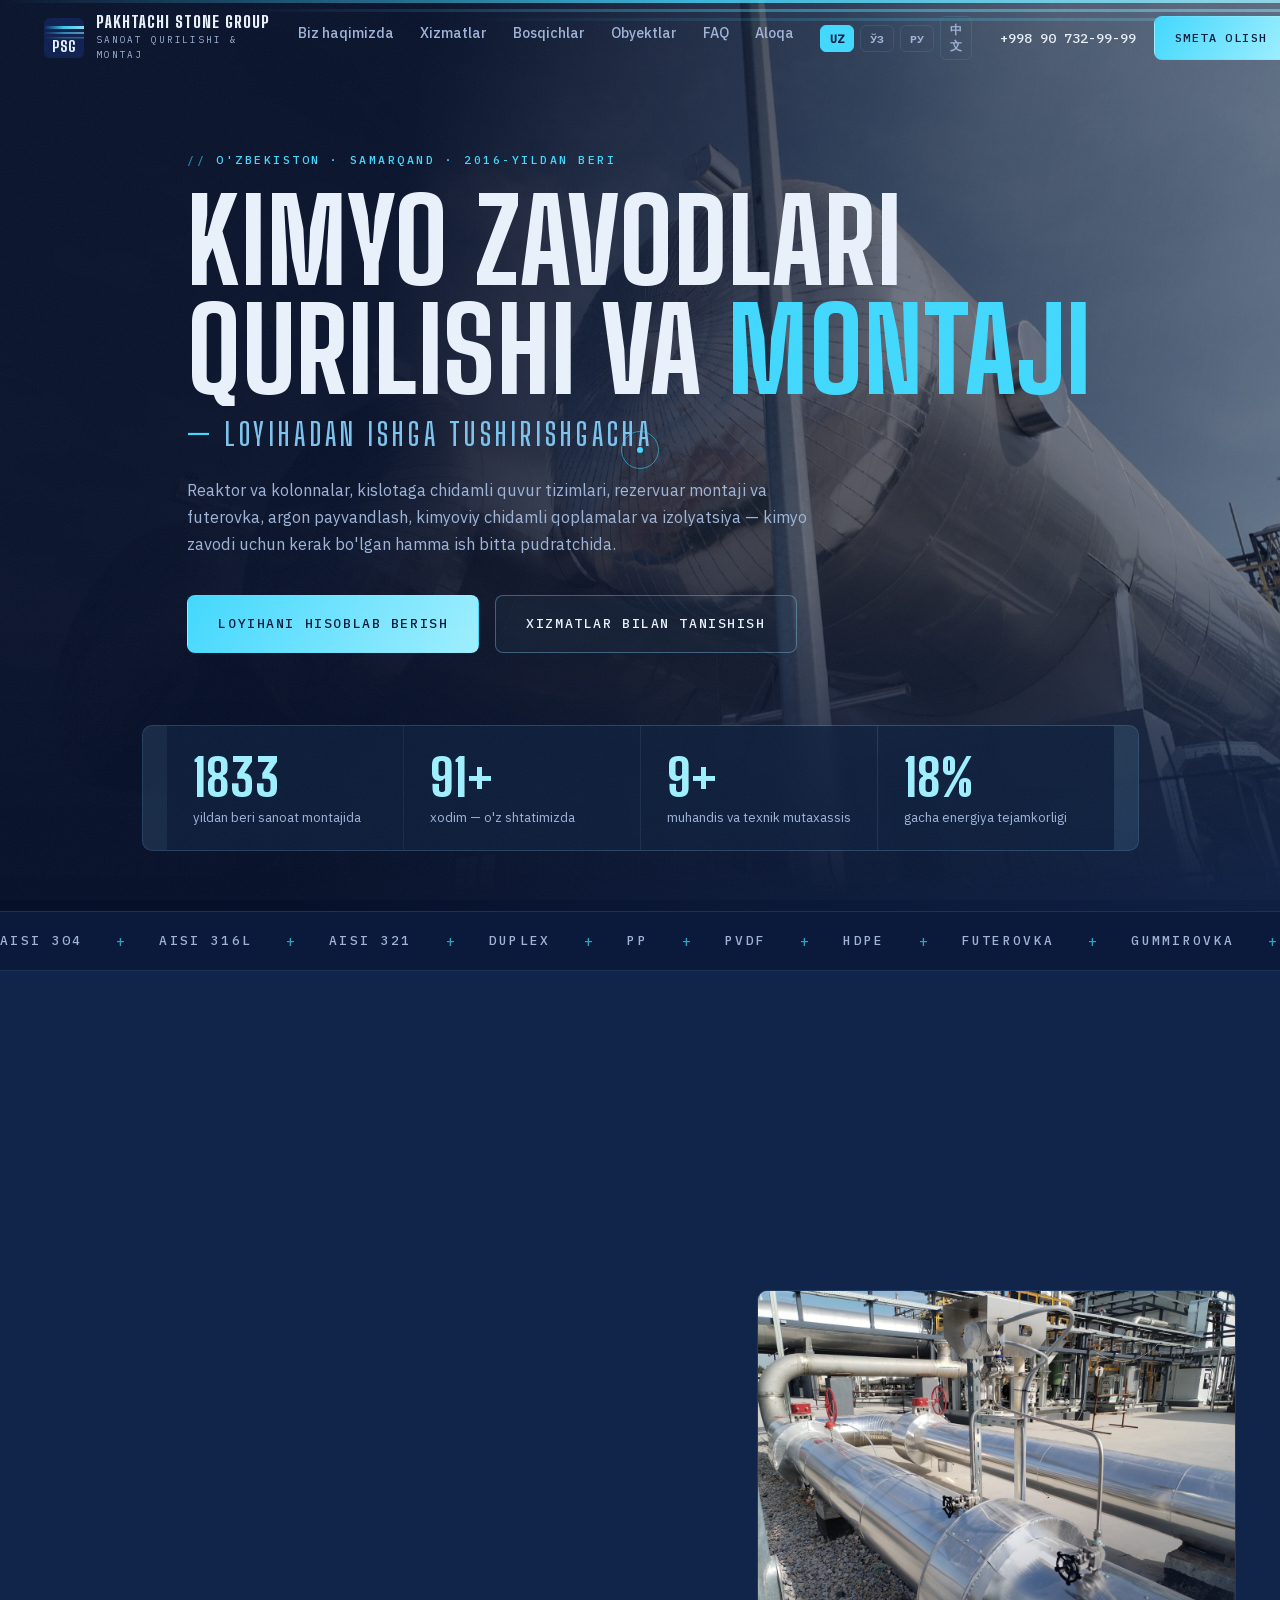
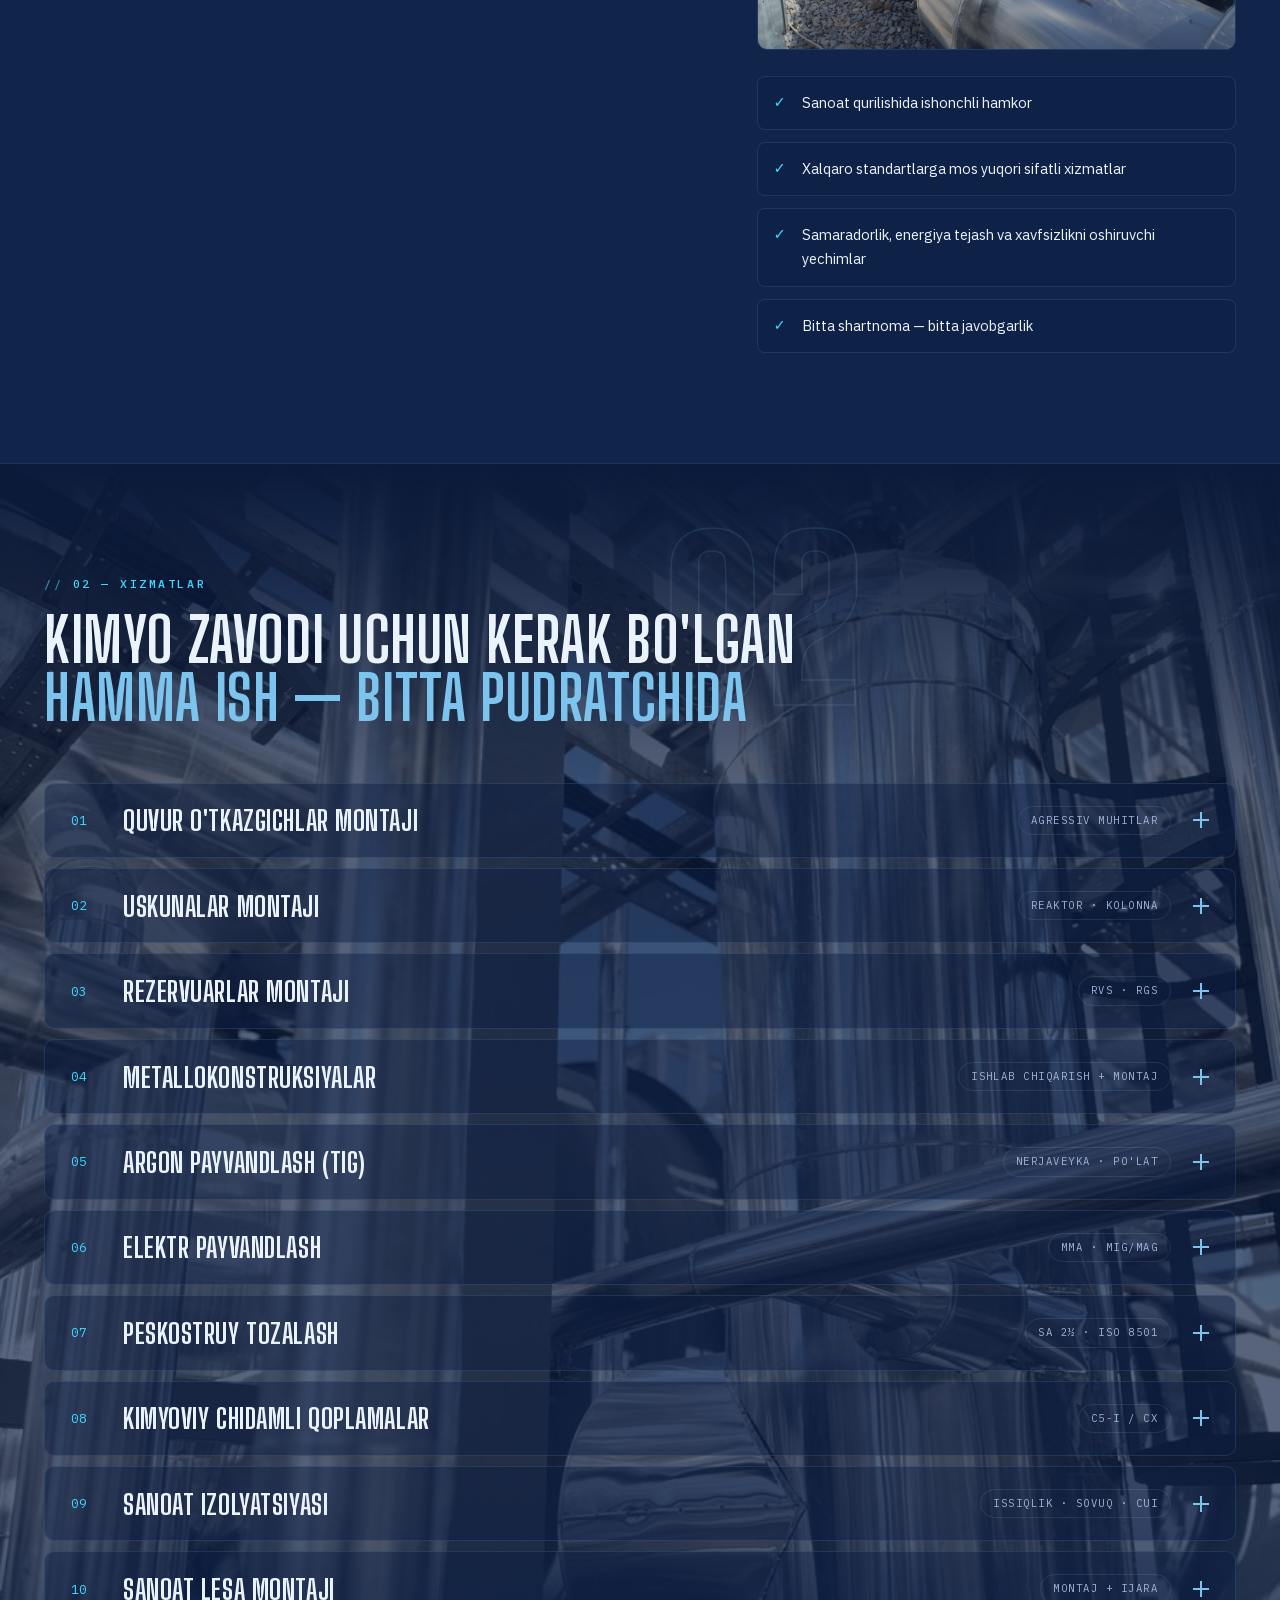
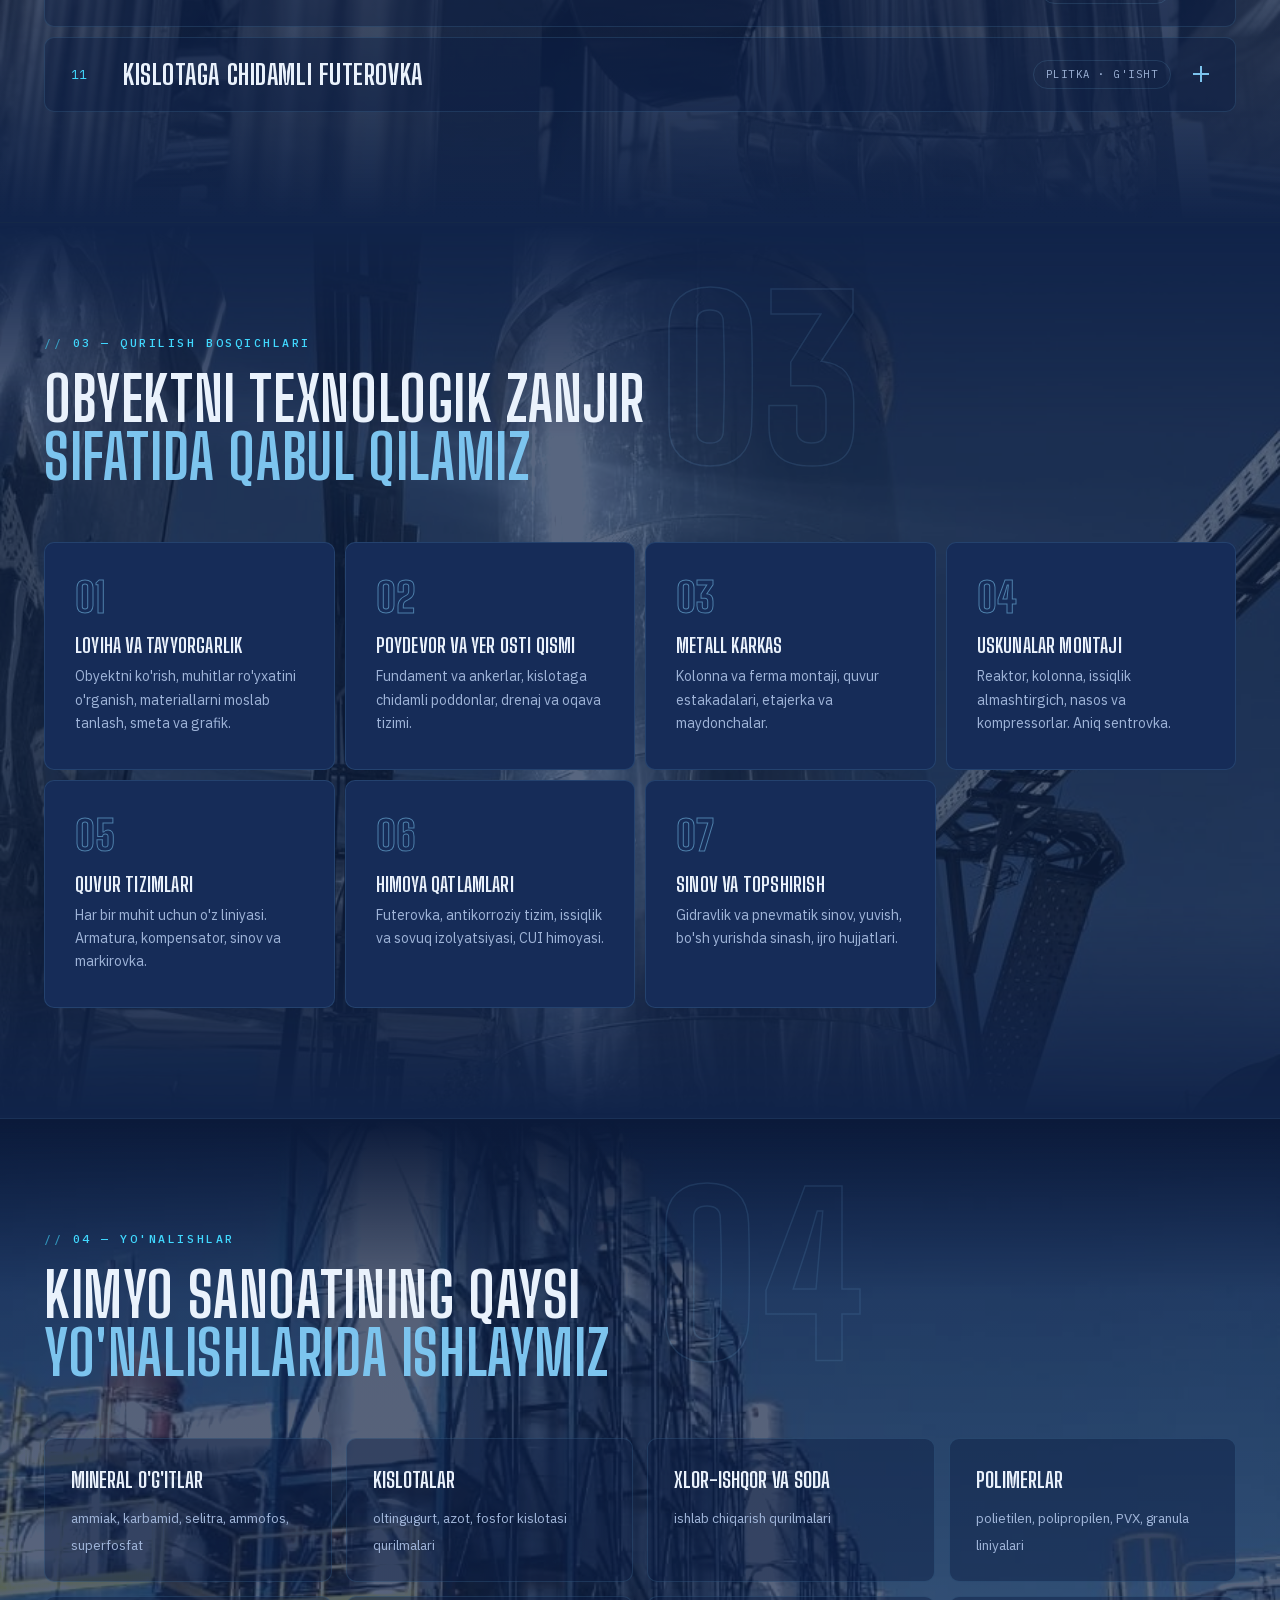
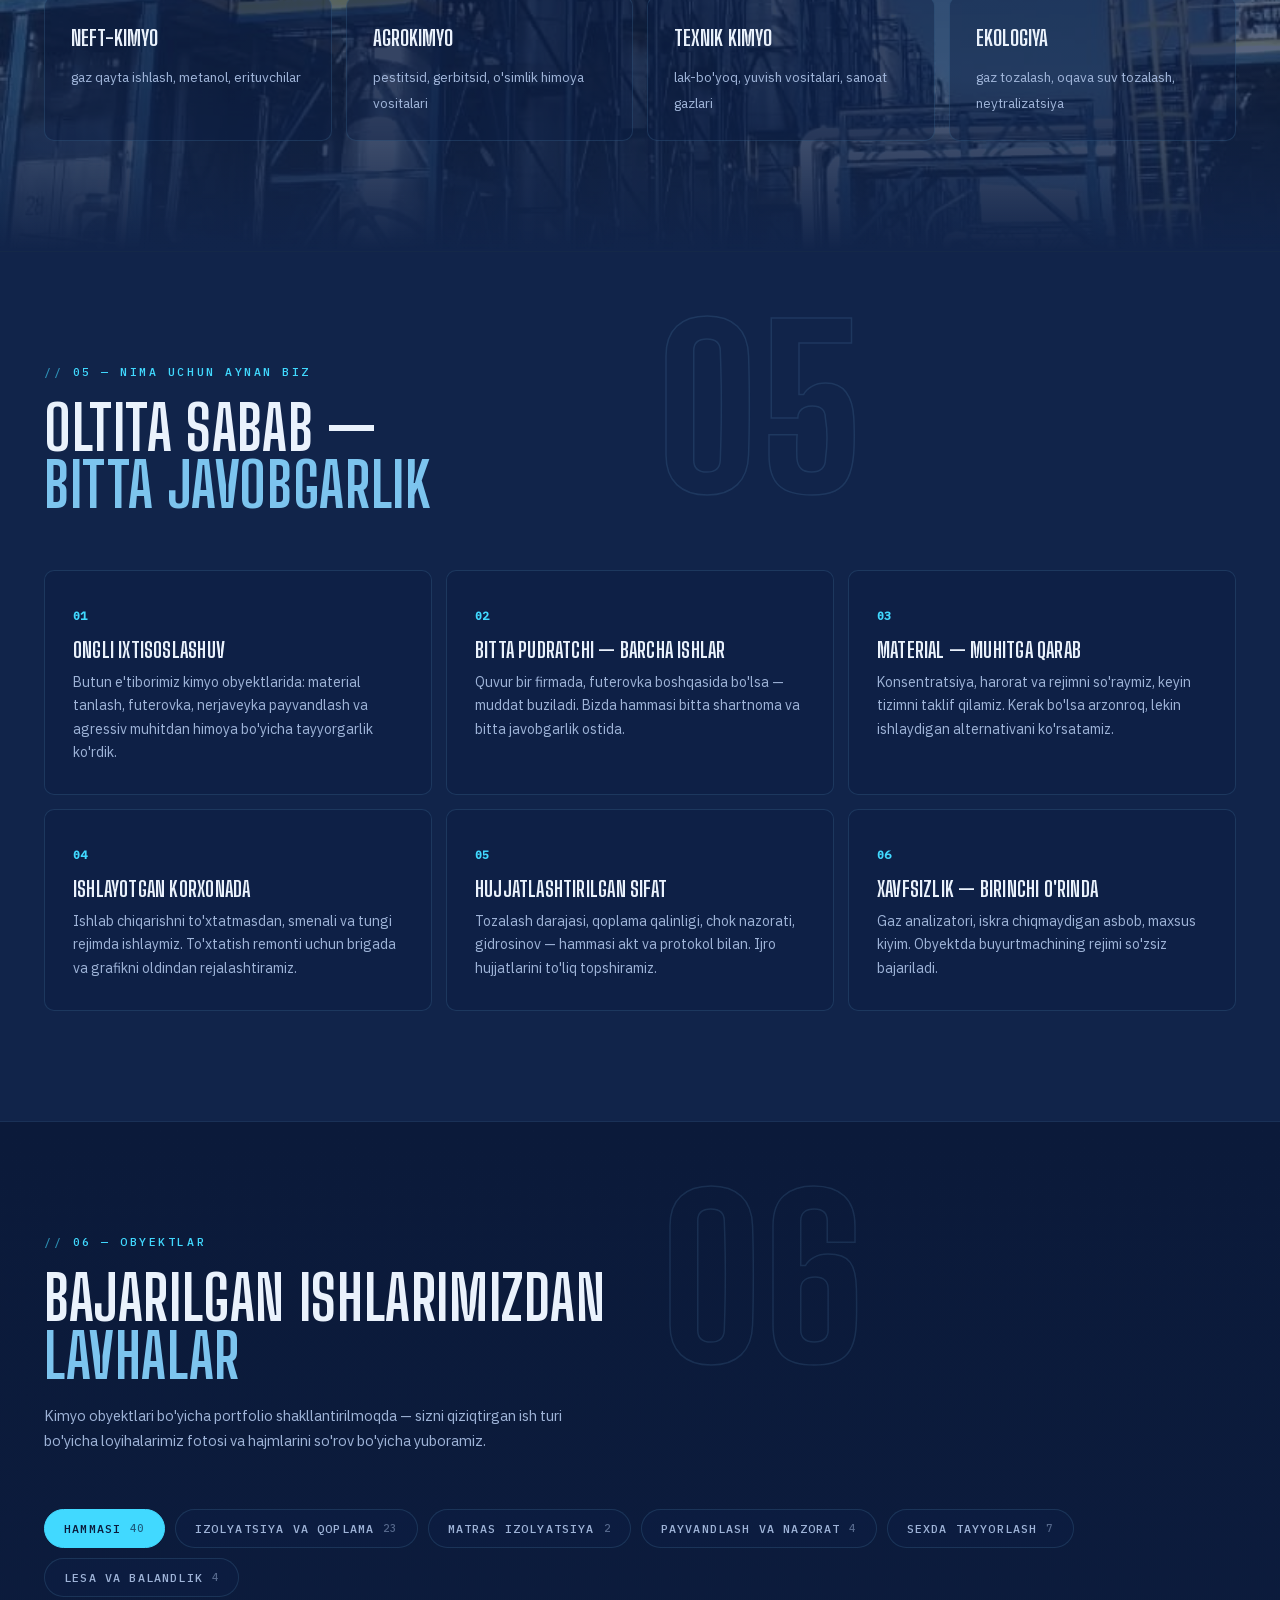
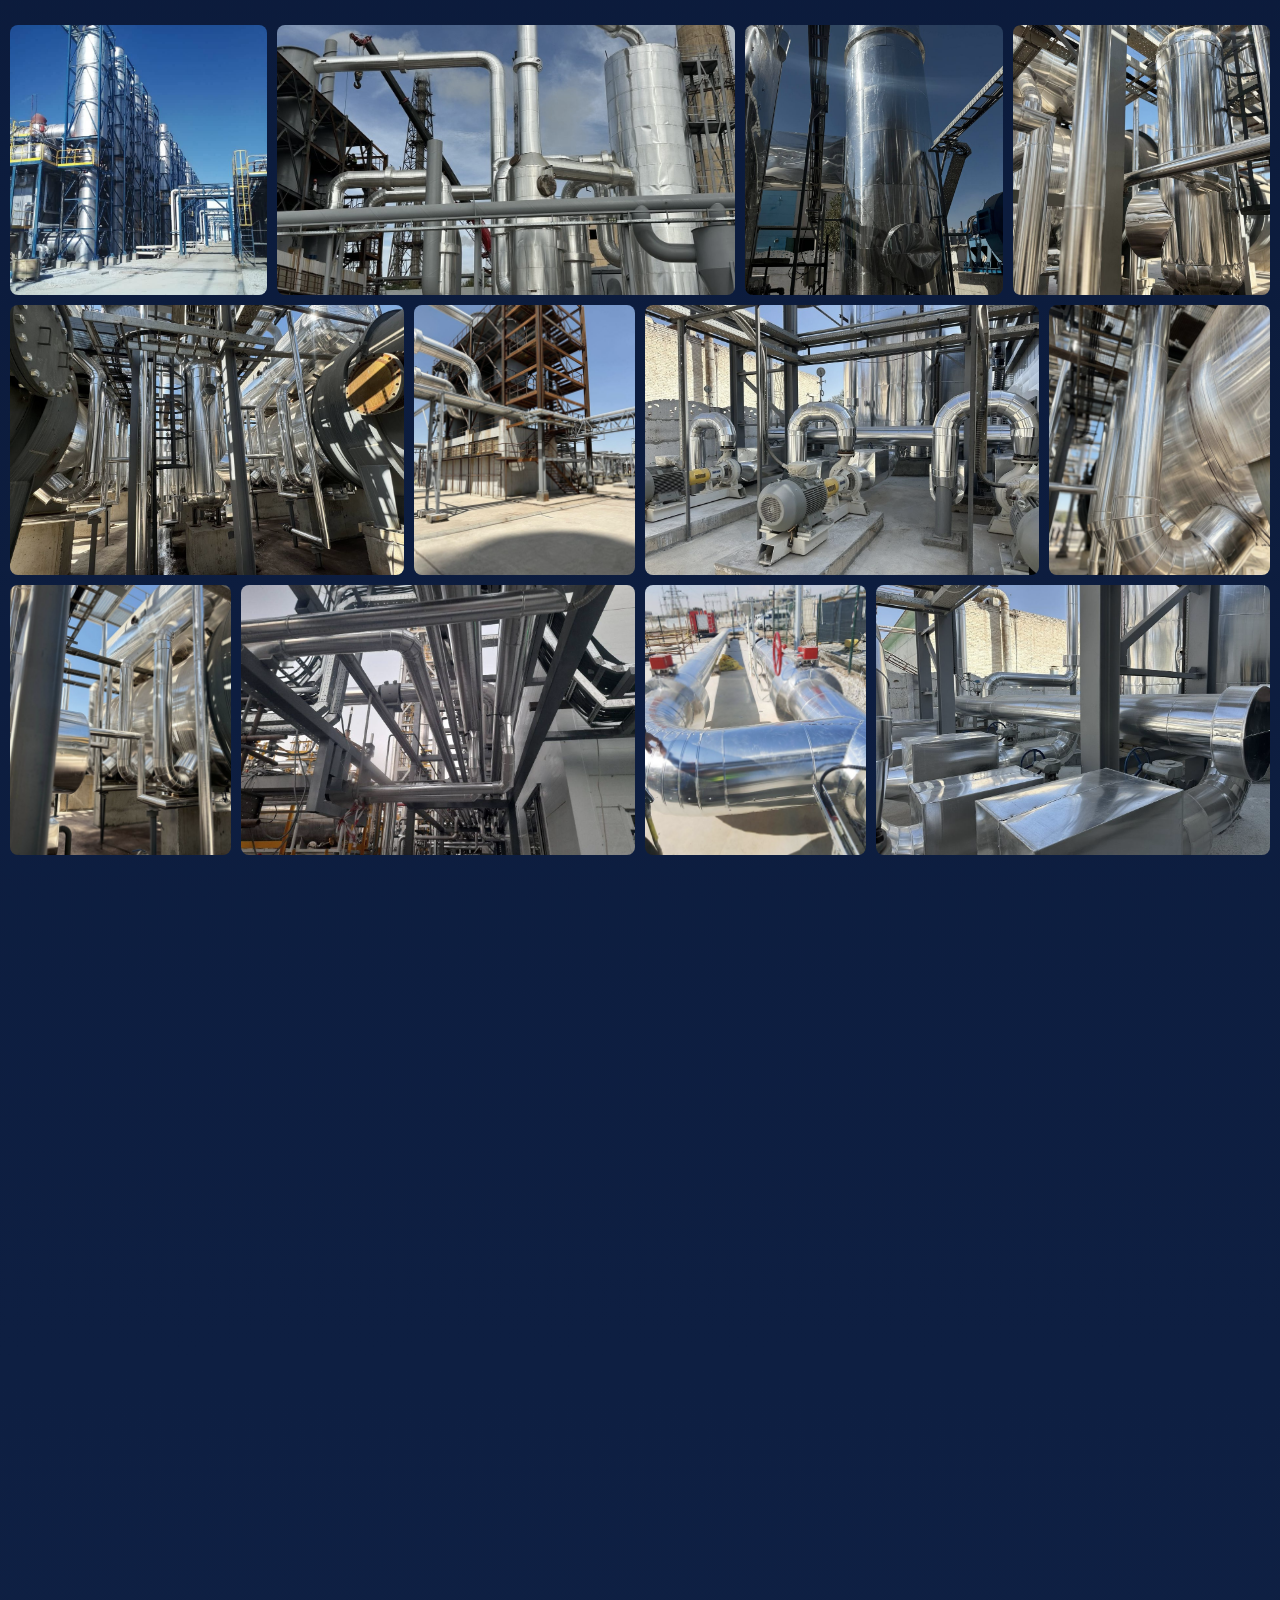
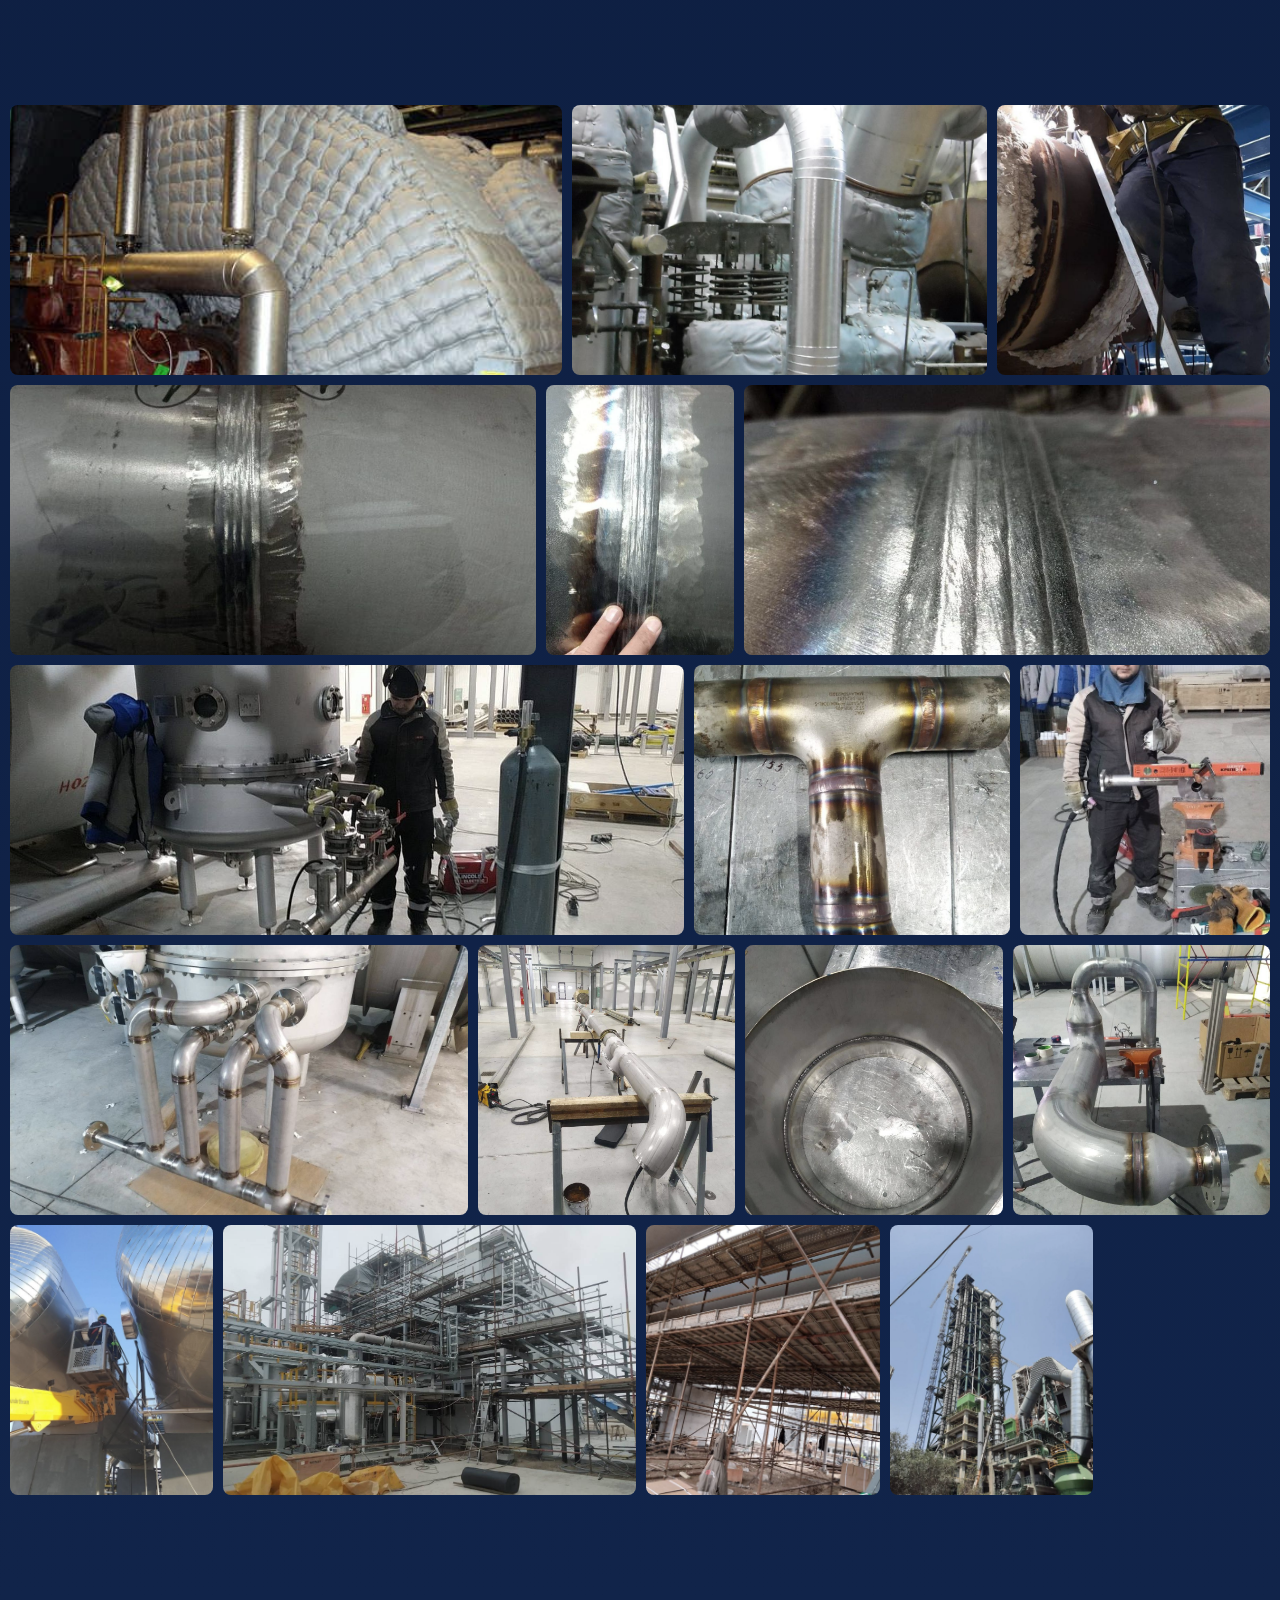
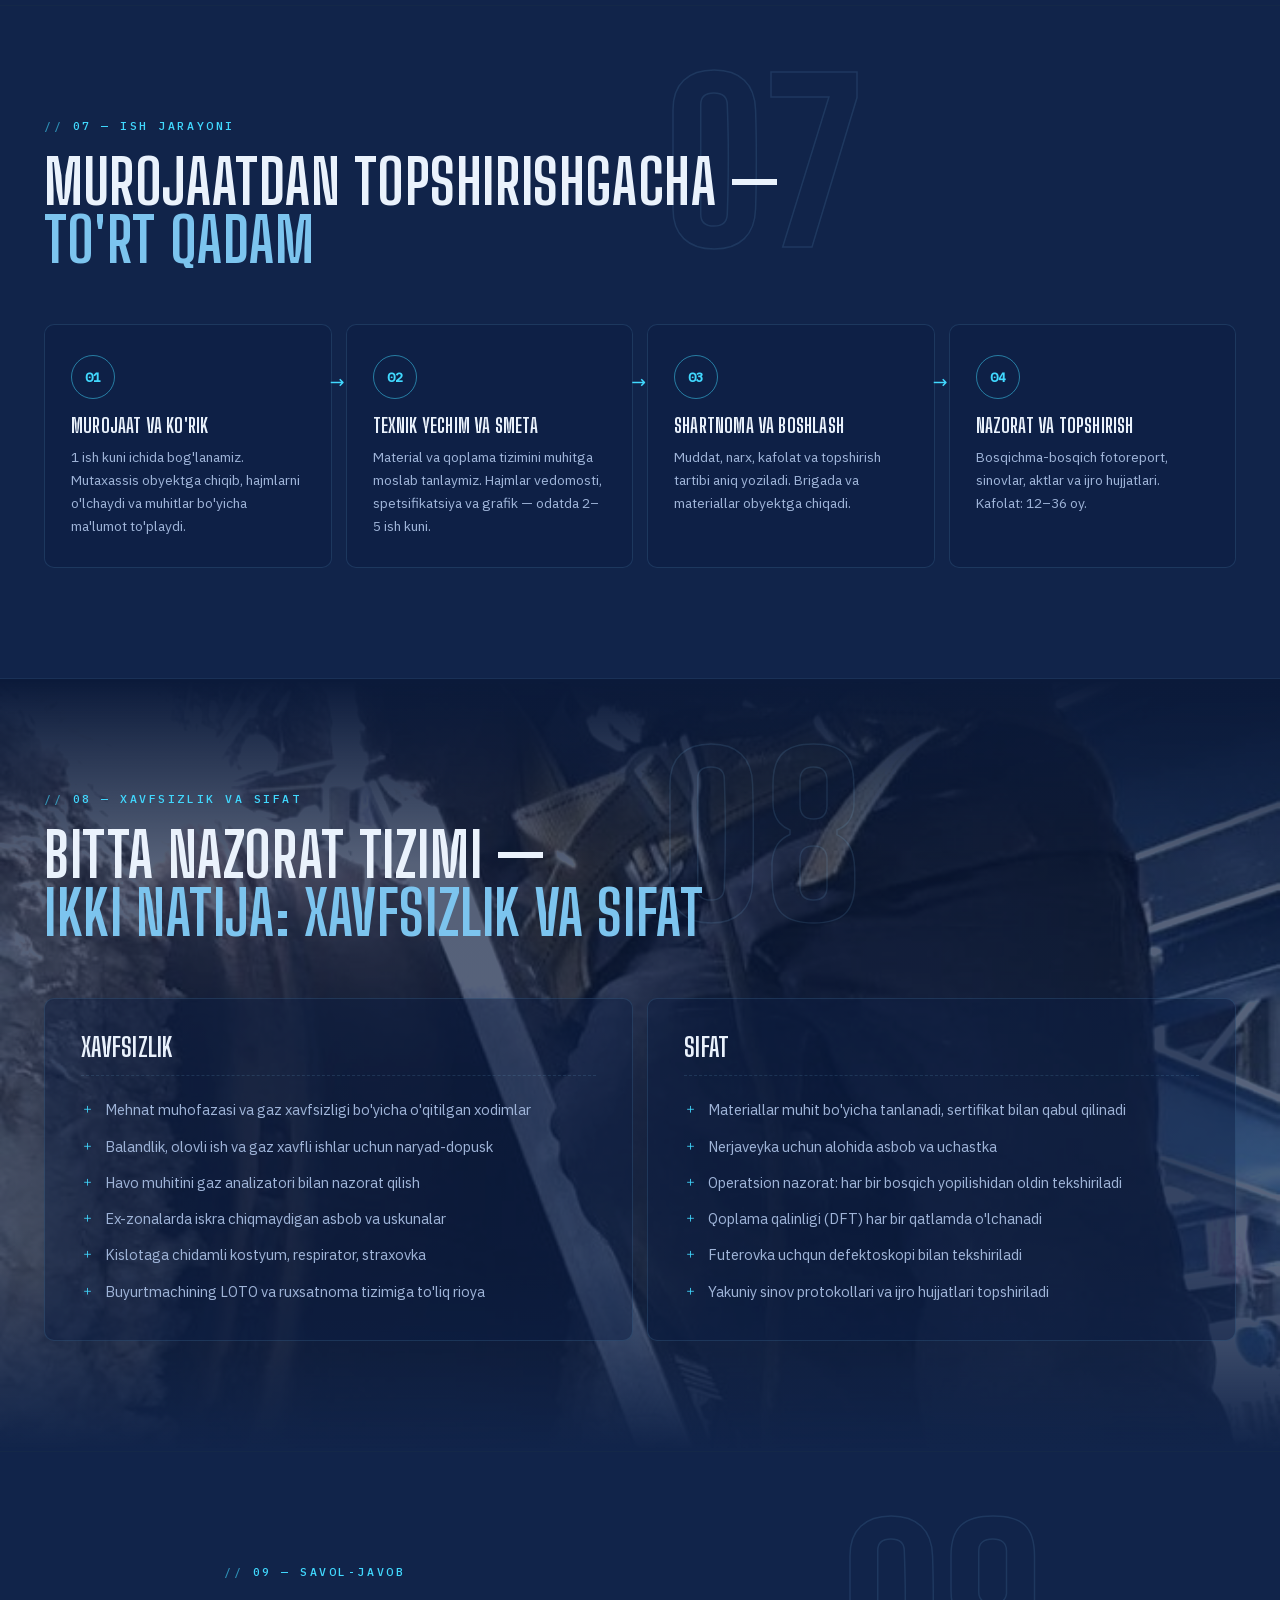
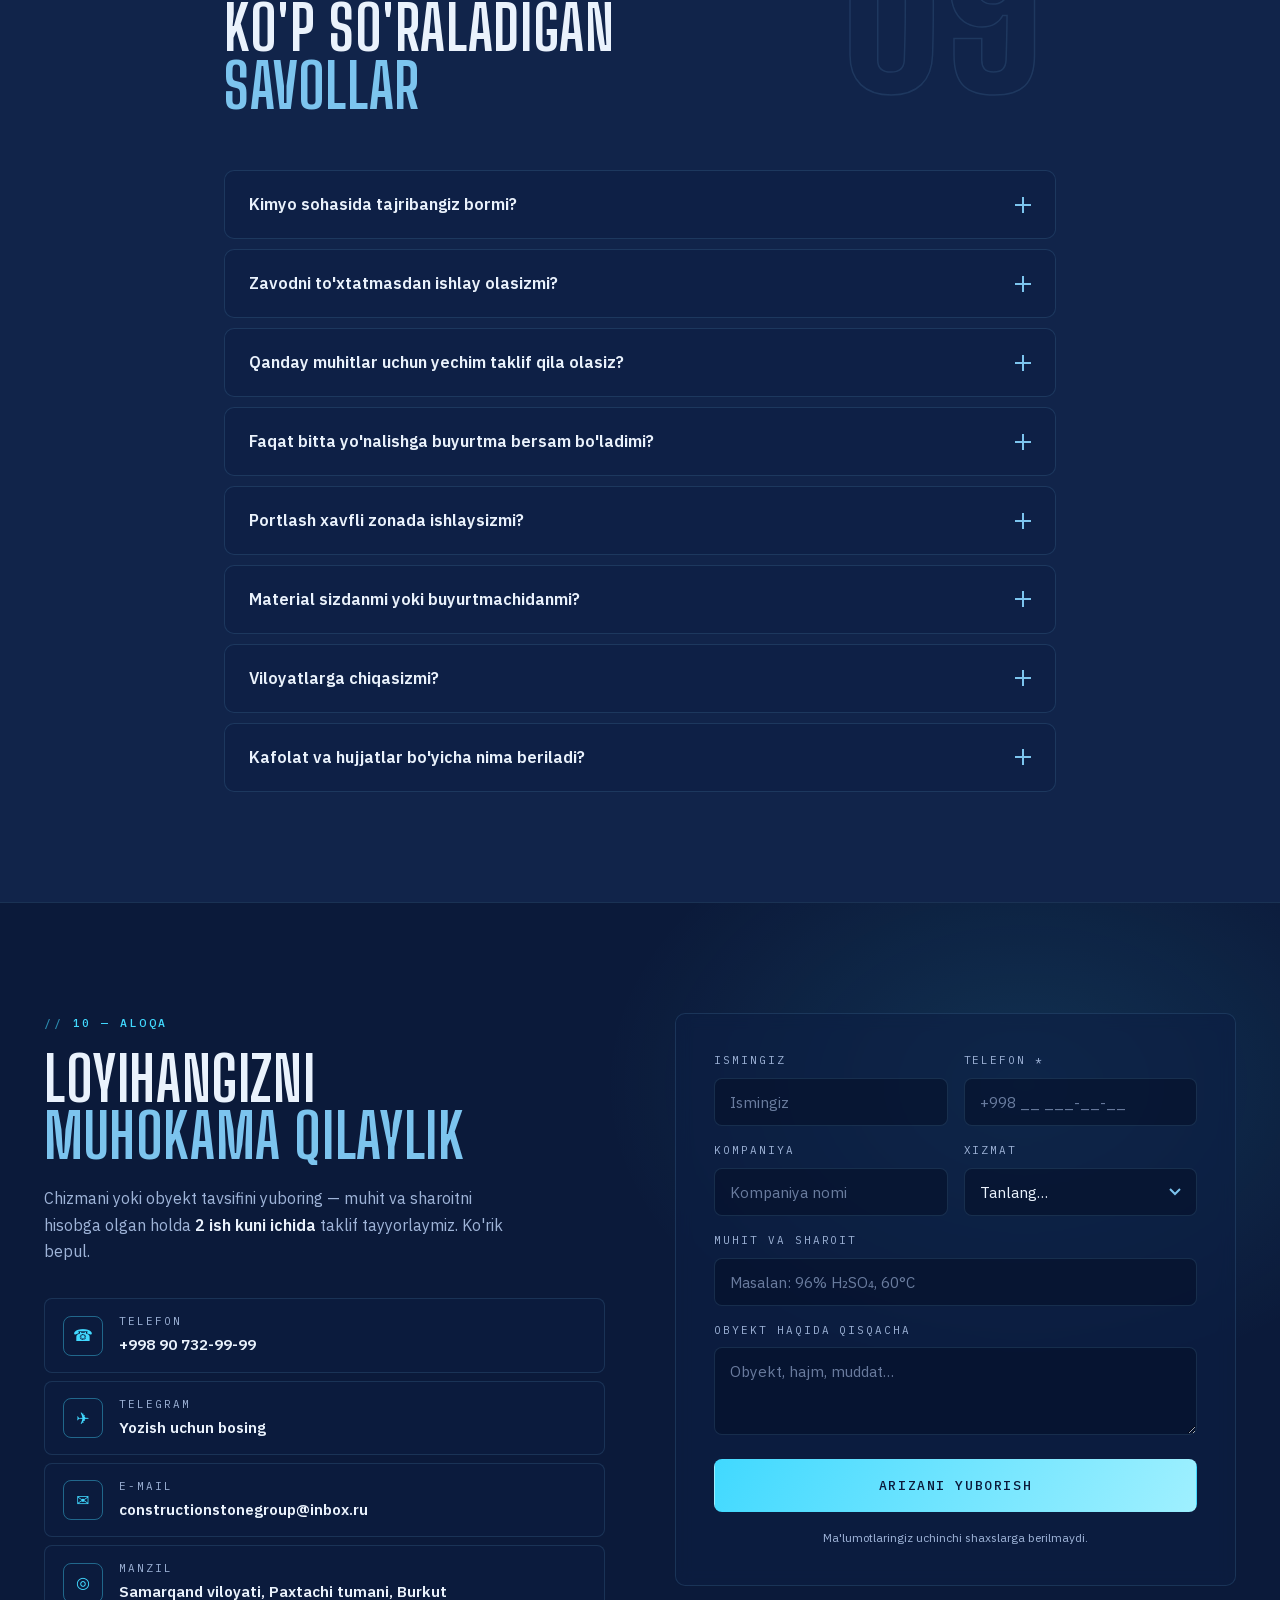
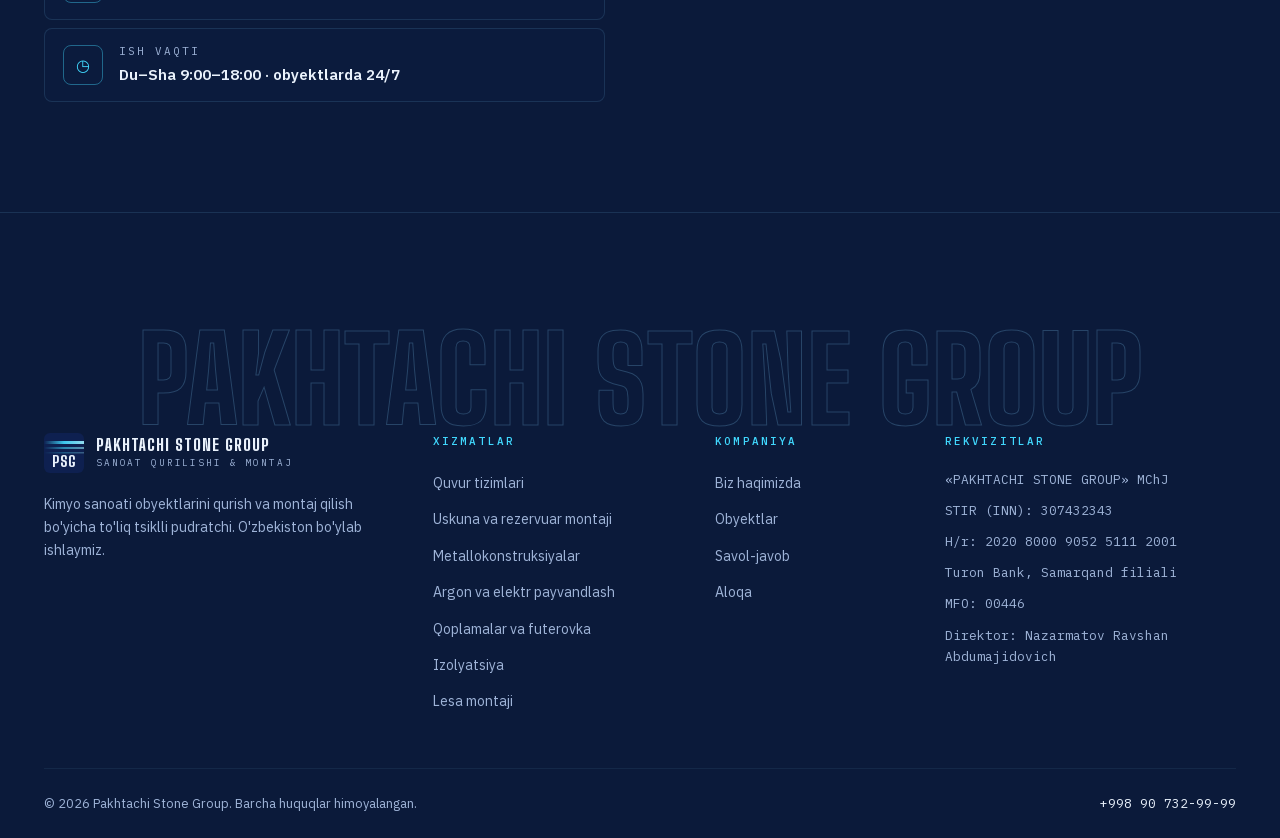
==== commit 1643ec85: "refactor(gallery): justified rows and category-sorted order The column masonry read top-to-bottom pe" ====
--- a/index.html
+++ b/index.html
@@ -399,46 +399,46 @@
     </div>
   </div>
   <div class="gallery" id="gallery">
-    <figure class="gallery__item reveal" data-cat="ins"><img src="assets/img/p-ins-columns-row.jpg" alt="" width="810" height="1080" loading="lazy" data-i18n-alt="projects.gallery.25.alt"><figcaption data-i18n="projects.gallery.25.caption">Kolonnalar qatori — metall qoplama</figcaption></figure>
-    <figure class="gallery__item reveal" data-cat="ins"><img src="assets/img/p-ins-column-full.jpg" alt="" width="900" height="1200" loading="lazy" data-i18n-alt="projects.gallery.21.alt"><figcaption data-i18n="projects.gallery.21.caption">Kolonna izolyatsiyasi — to'liq balandlik</figcaption></figure>
-    <figure class="gallery__item reveal" data-cat="ins"><img src="assets/img/p-ins-pumps-line.jpg" alt="" width="1200" height="900" loading="lazy" data-i18n-alt="projects.gallery.10.alt"><figcaption data-i18n="projects.gallery.10.caption">Nasos guruhi va quvurlar izolyatsiyasi</figcaption></figure>
-    <figure class="gallery__item reveal" data-cat="ins"><img src="assets/img/p-ins-vertical-app.jpg" alt="" width="900" height="1200" loading="lazy" data-i18n-alt="projects.gallery.18.alt"><figcaption data-i18n="projects.gallery.18.caption">Vertikal apparatlar va quvur tugunlari</figcaption></figure>
-    <figure class="gallery__item reveal" data-cat="ins"><img src="assets/img/p-manifold.jpg" alt="" width="1200" height="900" loading="lazy" data-i18n-alt="projects.gallery.0.alt"><figcaption data-i18n="projects.gallery.0.caption"></figcaption></figure>
-    <figure class="gallery__item reveal" data-cat="ins"><img src="assets/img/p-ins-plant-overview.jpg" alt="" width="900" height="1200" loading="lazy" data-i18n-alt="projects.gallery.23.alt"><figcaption data-i18n="projects.gallery.23.caption">Qurilma va estakada — umumiy plan</figcaption></figure>
-    <figure class="gallery__item reveal" data-cat="weld"><img src="assets/img/p-weld-in-vessel.jpg" alt="" width="674" height="1200" loading="lazy" data-i18n-alt="projects.gallery.31.alt"><figcaption data-i18n="projects.gallery.31.caption">Apparat ichida payvandlash ishlari</figcaption></figure>
-    <figure class="gallery__item reveal" data-cat="ins"><img src="assets/img/p-thermal-tanks.jpg" alt="" width="1200" height="900" loading="lazy" data-i18n-alt="projects.gallery.1.alt"><figcaption data-i18n="projects.gallery.1.caption"></figcaption></figure>
-    <figure class="gallery__item reveal" data-cat="ins"><img src="assets/img/p-ins-unit-sky.jpg" alt="" width="1200" height="900" loading="lazy" data-i18n-alt="projects.gallery.15.alt"><figcaption data-i18n="projects.gallery.15.caption">Qurilma umumiy ko'rinishi — issiqlik izolyatsiyasi</figcaption></figure>
-    <figure class="gallery__item reveal" data-cat="shop"><img src="assets/img/p-shop-tee.jpg" alt="" width="960" height="1152" loading="lazy" data-i18n-alt="projects.gallery.32.alt"><figcaption data-i18n="projects.gallery.32.caption">Nerjaveyka troynik — argon payvandlash</figcaption></figure>
-    <figure class="gallery__item reveal" data-cat="lesa"><img src="assets/img/p-lesa-lift-work.jpg" alt="" width="900" height="1200" loading="lazy" data-i18n-alt="projects.gallery.39.alt"><figcaption data-i18n="projects.gallery.39.caption">Balandlikda ishlash — ko'targich bilan izolyatsiya</figcaption></figure>
-    <figure class="gallery__item reveal" data-cat="ins"><img src="assets/img/p-pipeline-bend.jpg" alt="" width="1200" height="900" loading="lazy" data-i18n-alt="projects.gallery.3.alt"><figcaption data-i18n="projects.gallery.3.caption"></figcaption></figure>
-    <figure class="gallery__item reveal" data-cat="ins"><img src="assets/img/p-ins-app-group.jpg" alt="" width="1200" height="900" loading="lazy" data-i18n-alt="projects.gallery.20.alt"><figcaption data-i18n="projects.gallery.20.caption">Apparatlar guruhi — qoplama qatlami</figcaption></figure>
-    <figure class="gallery__item reveal" data-cat="mat"><img src="assets/img/p-mat-valves.jpg" alt="" width="950" height="950" loading="lazy" data-i18n-alt="projects.gallery.27.alt"><figcaption data-i18n="projects.gallery.27.caption">Armatura va flanslar uchun matras izolyatsiya</figcaption></figure>
-    <figure class="gallery__item reveal" data-cat="ins"><img src="assets/img/p-column.jpg" alt="" width="900" height="1200" loading="lazy" data-i18n-alt="projects.gallery.4.alt"><figcaption data-i18n="projects.gallery.4.caption"></figcaption></figure>
-    <figure class="gallery__item reveal" data-cat="ins"><img src="assets/img/p-ins-large-bend.jpg" alt="" width="900" height="1200" loading="lazy" data-i18n-alt="projects.gallery.17.alt"><figcaption data-i18n="projects.gallery.17.caption">Yirik diametrli quvur burilishi</figcaption></figure>
-    <figure class="gallery__item reveal" data-cat="shop"><img src="assets/img/p-shop-manifold-ss.jpg" alt="" width="1200" height="810" loading="lazy" data-i18n-alt="projects.gallery.36.alt"><figcaption data-i18n="projects.gallery.36.caption">Nerjaveykadan kollektor obvyazkasi</figcaption></figure>
-    <figure class="gallery__item reveal" data-cat="ins"><img src="assets/img/p-tank-horizontal.jpg" alt="" width="1200" height="900" loading="lazy" data-i18n-alt="projects.gallery.5.alt"><figcaption data-i18n="projects.gallery.5.caption"></figcaption></figure>
-    <figure class="gallery__item reveal" data-cat="ins"><img src="assets/img/p-ins-pumps-compens.jpg" alt="" width="900" height="1200" loading="lazy" data-i18n-alt="projects.gallery.13.alt"><figcaption data-i18n="projects.gallery.13.caption">Nasoslar va kompensatorlar uchastkasi</figcaption></figure>
-    <figure class="gallery__item reveal" data-cat="weld"><img src="assets/img/p-weld-seam-hand.jpg" alt="" width="591" height="1152" loading="lazy" data-i18n-alt="projects.gallery.28.alt"><figcaption data-i18n="projects.gallery.28.caption">Payvand chokini vizual nazorat qilish</figcaption></figure>
-    <figure class="gallery__item reveal" data-cat="lesa"><img src="assets/img/p-worker.jpg" alt="" width="964" height="1113" loading="lazy" data-i18n-alt="projects.gallery.2.alt"><figcaption data-i18n="projects.gallery.2.caption"></figcaption></figure>
-    <figure class="gallery__item reveal" data-cat="ins"><img src="assets/img/p-ins-heat-exch.jpg" alt="" width="900" height="1200" loading="lazy" data-i18n-alt="projects.gallery.19.alt"><figcaption data-i18n="projects.gallery.19.caption">Issiqlik almashtirgichlar izolyatsiyasi</figcaption></figure>
-    <figure class="gallery__item reveal" data-cat="shop"><img src="assets/img/p-shop-spool.jpg" alt="" width="960" height="1152" loading="lazy" data-i18n-alt="projects.gallery.33.alt"><figcaption data-i18n="projects.gallery.33.caption">Quvur spuli sexda yig'ilmoqda</figcaption></figure>
-    <figure class="gallery__item reveal" data-cat="ins"><img src="assets/img/p-trace-heating.jpg" alt="" width="1200" height="801" loading="lazy" data-i18n-alt="projects.gallery.6.alt"><figcaption data-i18n="projects.gallery.6.caption"></figcaption></figure>
-    <figure class="gallery__item reveal" data-cat="ins"><img src="assets/img/p-ins-valve-nodes.jpg" alt="" width="900" height="1200" loading="lazy" data-i18n-alt="projects.gallery.24.alt"><figcaption data-i18n="projects.gallery.24.caption">Zapor armatura tugunlari izolyatsiyasi</figcaption></figure>
-    <figure class="gallery__item reveal" data-cat="weld"><img src="assets/img/p-weld-seam-macro.jpg" alt="" width="1200" height="498" loading="lazy" data-i18n-alt="projects.gallery.30.alt"><figcaption data-i18n="projects.gallery.30.caption">Payvand choki — yaqindan ko'rinish</figcaption></figure>
-    <figure class="gallery__item reveal" data-cat="lesa"><img src="assets/img/p-scaffold-wide.jpg" alt="" width="1200" height="783" loading="lazy" data-i18n-alt="projects.gallery.7.alt"><figcaption data-i18n="projects.gallery.7.caption"></figcaption></figure>
-    <figure class="gallery__item reveal" data-cat="ins"><img src="assets/img/p-ins-elbow-valve.jpg" alt="" width="900" height="1200" loading="lazy" data-i18n-alt="projects.gallery.11.alt"><figcaption data-i18n="projects.gallery.11.caption">Quvur burilishi va armatura — metall qoplama</figcaption></figure>
-    <figure class="gallery__item reveal" data-cat="shop"><img src="assets/img/p-shop-assembly.jpg" alt="" width="1200" height="675" loading="lazy" data-i18n-alt="projects.gallery.37.alt"><figcaption data-i18n="projects.gallery.37.caption">Sexda apparat va quvur obvyazkasi montaji</figcaption></figure>
-    <figure class="gallery__item reveal" data-cat="ins"><img src="assets/img/p-vessel.jpg" alt="" width="900" height="1200" loading="lazy" data-i18n-alt="projects.gallery.8.alt"><figcaption data-i18n="projects.gallery.8.caption"></figcaption></figure>
-    <figure class="gallery__item reveal" data-cat="ins"><img src="assets/img/p-ins-indoor-pipes.jpg" alt="" width="1200" height="900" loading="lazy" data-i18n-alt="projects.gallery.22.alt"><figcaption data-i18n="projects.gallery.22.caption">Sex ichidagi quvur tizimlari izolyatsiyasi</figcaption></figure>
-    <figure class="gallery__item reveal" data-cat="shop"><img src="assets/img/p-shop-vessel-bottom.jpg" alt="" width="960" height="1152" loading="lazy" data-i18n-alt="projects.gallery.34.alt"><figcaption data-i18n="projects.gallery.34.caption">Apparat tubi — halqa choki</figcaption></figure>
-    <figure class="gallery__item reveal" data-cat="lesa"><img src="assets/img/p-tower-crane.jpg" alt="" width="900" height="1200" loading="lazy" data-i18n-alt="projects.gallery.9.alt"><figcaption data-i18n="projects.gallery.9.caption"></figcaption></figure>
-    <figure class="gallery__item reveal" data-cat="ins"><img src="assets/img/p-ins-rack-steel.jpg" alt="" width="900" height="1200" loading="lazy" data-i18n-alt="projects.gallery.14.alt"><figcaption data-i18n="projects.gallery.14.caption">Estakada metallokonstruksiyalari va quvurlar</figcaption></figure>
-    <figure class="gallery__item reveal" data-cat="shop"><img src="assets/img/p-shop-welder.jpg" alt="" width="552" height="1200" loading="lazy" data-i18n-alt="projects.gallery.38.alt"><figcaption data-i18n="projects.gallery.38.caption">Sex payvandchisi ish o'rnida</figcaption></figure>
-    <figure class="gallery__item reveal" data-cat="ins"><img src="assets/img/p-ins-ducts-boxes.jpg" alt="" width="1200" height="900" loading="lazy" data-i18n-alt="projects.gallery.12.alt"><figcaption data-i18n="projects.gallery.12.caption">Havo kanallari va armatura qutilari</figcaption></figure>
-    <figure class="gallery__item reveal" data-cat="ins"><img src="assets/img/p-ins-horiz-vessel.jpg" alt="" width="900" height="1200" loading="lazy" data-i18n-alt="projects.gallery.16.alt"><figcaption data-i18n="projects.gallery.16.caption">Gorizontal apparat izolyatsiyasi va montaji</figcaption></figure>
-    <figure class="gallery__item reveal" data-cat="shop"><img src="assets/img/p-shop-flanged-bend.jpg" alt="" width="960" height="1152" loading="lazy" data-i18n-alt="projects.gallery.35.alt"><figcaption data-i18n="projects.gallery.35.caption">Flansli burilish tugunini tayyorlash</figcaption></figure>
-    <figure class="gallery__item reveal" data-cat="mat"><img src="assets/img/p-mat-turbine.jpg" alt="" width="500" height="375" loading="lazy" data-i18n-alt="projects.gallery.26.alt"><figcaption data-i18n="projects.gallery.26.caption">Turbina uchun yechiladigan matras izolyatsiya</figcaption></figure>
-    <figure class="gallery__item reveal" data-cat="weld"><img src="assets/img/p-weld-seam-tank.jpg" alt="" width="1200" height="498" loading="lazy" data-i18n-alt="projects.gallery.29.alt"><figcaption data-i18n="projects.gallery.29.caption">Rezervuar choki — sifat nazorati</figcaption></figure>
+    <figure class="gallery__item reveal" data-cat="ins" style="--ar:0.75"><img src="assets/img/p-ins-columns-row.jpg" alt="" width="810" height="1080" loading="lazy" data-i18n-alt="projects.gallery.25.alt"><figcaption><span class="gallery__tag" data-i18n="projects.filters.ins">Izolyatsiya va qoplama</span><span class="gallery__cap" data-i18n="projects.gallery.25.caption">Kolonnalar qatori — metall qoplama</span></figcaption></figure>
+    <figure class="gallery__item reveal" data-cat="ins" style="--ar:1.333"><img src="assets/img/p-ins-unit-sky.jpg" alt="" width="1200" height="900" loading="lazy" data-i18n-alt="projects.gallery.15.alt"><figcaption><span class="gallery__tag" data-i18n="projects.filters.ins">Izolyatsiya va qoplama</span><span class="gallery__cap" data-i18n="projects.gallery.15.caption">Qurilma umumiy ko'rinishi — issiqlik izolyatsiyasi</span></figcaption></figure>
+    <figure class="gallery__item reveal" data-cat="ins" style="--ar:0.75"><img src="assets/img/p-ins-column-full.jpg" alt="" width="900" height="1200" loading="lazy" data-i18n-alt="projects.gallery.21.alt"><figcaption><span class="gallery__tag" data-i18n="projects.filters.ins">Izolyatsiya va qoplama</span><span class="gallery__cap" data-i18n="projects.gallery.21.caption">Kolonna izolyatsiyasi — to'liq balandlik</span></figcaption></figure>
+    <figure class="gallery__item reveal" data-cat="ins" style="--ar:0.75"><img src="assets/img/p-ins-vertical-app.jpg" alt="" width="900" height="1200" loading="lazy" data-i18n-alt="projects.gallery.18.alt"><figcaption><span class="gallery__tag" data-i18n="projects.filters.ins">Izolyatsiya va qoplama</span><span class="gallery__cap" data-i18n="projects.gallery.18.caption">Vertikal apparatlar va quvur tugunlari</span></figcaption></figure>
+    <figure class="gallery__item reveal" data-cat="ins" style="--ar:1.333"><img src="assets/img/p-ins-app-group.jpg" alt="" width="1200" height="900" loading="lazy" data-i18n-alt="projects.gallery.20.alt"><figcaption><span class="gallery__tag" data-i18n="projects.filters.ins">Izolyatsiya va qoplama</span><span class="gallery__cap" data-i18n="projects.gallery.20.caption">Apparatlar guruhi — qoplama qatlami</span></figcaption></figure>
+    <figure class="gallery__item reveal" data-cat="ins" style="--ar:0.75"><img src="assets/img/p-ins-plant-overview.jpg" alt="" width="900" height="1200" loading="lazy" data-i18n-alt="projects.gallery.23.alt"><figcaption><span class="gallery__tag" data-i18n="projects.filters.ins">Izolyatsiya va qoplama</span><span class="gallery__cap" data-i18n="projects.gallery.23.caption">Qurilma va estakada — umumiy plan</span></figcaption></figure>
+    <figure class="gallery__item reveal" data-cat="ins" style="--ar:1.333"><img src="assets/img/p-ins-pumps-line.jpg" alt="" width="1200" height="900" loading="lazy" data-i18n-alt="projects.gallery.10.alt"><figcaption><span class="gallery__tag" data-i18n="projects.filters.ins">Izolyatsiya va qoplama</span><span class="gallery__cap" data-i18n="projects.gallery.10.caption">Nasos guruhi va quvurlar izolyatsiyasi</span></figcaption></figure>
+    <figure class="gallery__item reveal" data-cat="ins" style="--ar:0.75"><img src="assets/img/p-ins-large-bend.jpg" alt="" width="900" height="1200" loading="lazy" data-i18n-alt="projects.gallery.17.alt"><figcaption><span class="gallery__tag" data-i18n="projects.filters.ins">Izolyatsiya va qoplama</span><span class="gallery__cap" data-i18n="projects.gallery.17.caption">Yirik diametrli quvur burilishi</span></figcaption></figure>
+    <figure class="gallery__item reveal" data-cat="ins" style="--ar:0.75"><img src="assets/img/p-ins-heat-exch.jpg" alt="" width="900" height="1200" loading="lazy" data-i18n-alt="projects.gallery.19.alt"><figcaption><span class="gallery__tag" data-i18n="projects.filters.ins">Izolyatsiya va qoplama</span><span class="gallery__cap" data-i18n="projects.gallery.19.caption">Issiqlik almashtirgichlar izolyatsiyasi</span></figcaption></figure>
+    <figure class="gallery__item reveal" data-cat="ins" style="--ar:1.333"><img src="assets/img/p-ins-indoor-pipes.jpg" alt="" width="1200" height="900" loading="lazy" data-i18n-alt="projects.gallery.22.alt"><figcaption><span class="gallery__tag" data-i18n="projects.filters.ins">Izolyatsiya va qoplama</span><span class="gallery__cap" data-i18n="projects.gallery.22.caption">Sex ichidagi quvur tizimlari izolyatsiyasi</span></figcaption></figure>
+    <figure class="gallery__item reveal" data-cat="ins" style="--ar:0.75"><img src="assets/img/p-ins-valve-nodes.jpg" alt="" width="900" height="1200" loading="lazy" data-i18n-alt="projects.gallery.24.alt"><figcaption><span class="gallery__tag" data-i18n="projects.filters.ins">Izolyatsiya va qoplama</span><span class="gallery__cap" data-i18n="projects.gallery.24.caption">Zapor armatura tugunlari izolyatsiyasi</span></figcaption></figure>
+    <figure class="gallery__item reveal" data-cat="ins" style="--ar:1.333"><img src="assets/img/p-ins-ducts-boxes.jpg" alt="" width="1200" height="900" loading="lazy" data-i18n-alt="projects.gallery.12.alt"><figcaption><span class="gallery__tag" data-i18n="projects.filters.ins">Izolyatsiya va qoplama</span><span class="gallery__cap" data-i18n="projects.gallery.12.caption">Havo kanallari va armatura qutilari</span></figcaption></figure>
+    <figure class="gallery__item reveal" data-cat="ins" style="--ar:0.75"><img src="assets/img/p-ins-horiz-vessel.jpg" alt="" width="900" height="1200" loading="lazy" data-i18n-alt="projects.gallery.16.alt"><figcaption><span class="gallery__tag" data-i18n="projects.filters.ins">Izolyatsiya va qoplama</span><span class="gallery__cap" data-i18n="projects.gallery.16.caption">Gorizontal apparat izolyatsiyasi va montaji</span></figcaption></figure>
+    <figure class="gallery__item reveal" data-cat="ins" style="--ar:0.75"><img src="assets/img/p-ins-elbow-valve.jpg" alt="" width="900" height="1200" loading="lazy" data-i18n-alt="projects.gallery.11.alt"><figcaption><span class="gallery__tag" data-i18n="projects.filters.ins">Izolyatsiya va qoplama</span><span class="gallery__cap" data-i18n="projects.gallery.11.caption">Quvur burilishi va armatura — metall qoplama</span></figcaption></figure>
+    <figure class="gallery__item reveal" data-cat="ins" style="--ar:1.498"><img src="assets/img/p-trace-heating.jpg" alt="" width="1200" height="801" loading="lazy" data-i18n-alt="projects.gallery.6.alt"><figcaption><span class="gallery__tag" data-i18n="projects.filters.ins">Izolyatsiya va qoplama</span><span class="gallery__cap" data-i18n="projects.gallery.6.caption"></span></figcaption></figure>
+    <figure class="gallery__item reveal" data-cat="ins" style="--ar:0.75"><img src="assets/img/p-ins-pumps-compens.jpg" alt="" width="900" height="1200" loading="lazy" data-i18n-alt="projects.gallery.13.alt"><figcaption><span class="gallery__tag" data-i18n="projects.filters.ins">Izolyatsiya va qoplama</span><span class="gallery__cap" data-i18n="projects.gallery.13.caption">Nasoslar va kompensatorlar uchastkasi</span></figcaption></figure>
+    <figure class="gallery__item reveal" data-cat="ins" style="--ar:1.333"><img src="assets/img/p-manifold.jpg" alt="" width="1200" height="900" loading="lazy" data-i18n-alt="projects.gallery.0.alt"><figcaption><span class="gallery__tag" data-i18n="projects.filters.ins">Izolyatsiya va qoplama</span><span class="gallery__cap" data-i18n="projects.gallery.0.caption"></span></figcaption></figure>
+    <figure class="gallery__item reveal" data-cat="ins" style="--ar:0.75"><img src="assets/img/p-ins-rack-steel.jpg" alt="" width="900" height="1200" loading="lazy" data-i18n-alt="projects.gallery.14.alt"><figcaption><span class="gallery__tag" data-i18n="projects.filters.ins">Izolyatsiya va qoplama</span><span class="gallery__cap" data-i18n="projects.gallery.14.caption">Estakada metallokonstruksiyalari va quvurlar</span></figcaption></figure>
+    <figure class="gallery__item reveal" data-cat="ins" style="--ar:0.75"><img src="assets/img/p-column.jpg" alt="" width="900" height="1200" loading="lazy" data-i18n-alt="projects.gallery.4.alt"><figcaption><span class="gallery__tag" data-i18n="projects.filters.ins">Izolyatsiya va qoplama</span><span class="gallery__cap" data-i18n="projects.gallery.4.caption"></span></figcaption></figure>
+    <figure class="gallery__item reveal" data-cat="ins" style="--ar:1.333"><img src="assets/img/p-thermal-tanks.jpg" alt="" width="1200" height="900" loading="lazy" data-i18n-alt="projects.gallery.1.alt"><figcaption><span class="gallery__tag" data-i18n="projects.filters.ins">Izolyatsiya va qoplama</span><span class="gallery__cap" data-i18n="projects.gallery.1.caption"></span></figcaption></figure>
+    <figure class="gallery__item reveal" data-cat="ins" style="--ar:0.75"><img src="assets/img/p-vessel.jpg" alt="" width="900" height="1200" loading="lazy" data-i18n-alt="projects.gallery.8.alt"><figcaption><span class="gallery__tag" data-i18n="projects.filters.ins">Izolyatsiya va qoplama</span><span class="gallery__cap" data-i18n="projects.gallery.8.caption"></span></figcaption></figure>
+    <figure class="gallery__item reveal" data-cat="ins" style="--ar:1.333"><img src="assets/img/p-pipeline-bend.jpg" alt="" width="1200" height="900" loading="lazy" data-i18n-alt="projects.gallery.3.alt"><figcaption><span class="gallery__tag" data-i18n="projects.filters.ins">Izolyatsiya va qoplama</span><span class="gallery__cap" data-i18n="projects.gallery.3.caption"></span></figcaption></figure>
+    <figure class="gallery__item reveal" data-cat="ins" style="--ar:1.333"><img src="assets/img/p-tank-horizontal.jpg" alt="" width="1200" height="900" loading="lazy" data-i18n-alt="projects.gallery.5.alt"><figcaption><span class="gallery__tag" data-i18n="projects.filters.ins">Izolyatsiya va qoplama</span><span class="gallery__cap" data-i18n="projects.gallery.5.caption"></span></figcaption></figure>
+    <figure class="gallery__item reveal" data-cat="mat" style="--ar:1.333"><img src="assets/img/p-mat-turbine.jpg" alt="" width="500" height="375" loading="lazy" data-i18n-alt="projects.gallery.26.alt"><figcaption><span class="gallery__tag" data-i18n="projects.filters.mat">Matras izolyatsiya</span><span class="gallery__cap" data-i18n="projects.gallery.26.caption">Turbina uchun yechiladigan matras izolyatsiya</span></figcaption></figure>
+    <figure class="gallery__item reveal" data-cat="mat" style="--ar:1.0"><img src="assets/img/p-mat-valves.jpg" alt="" width="950" height="950" loading="lazy" data-i18n-alt="projects.gallery.27.alt"><figcaption><span class="gallery__tag" data-i18n="projects.filters.mat">Matras izolyatsiya</span><span class="gallery__cap" data-i18n="projects.gallery.27.caption">Armatura va flanslar uchun matras izolyatsiya</span></figcaption></figure>
+    <figure class="gallery__item reveal" data-cat="weld" style="--ar:0.66"><img src="assets/img/p-weld-in-vessel.jpg" alt="" width="674" height="1200" loading="lazy" data-i18n-alt="projects.gallery.31.alt"><figcaption><span class="gallery__tag" data-i18n="projects.filters.weld">Payvandlash va nazorat</span><span class="gallery__cap" data-i18n="projects.gallery.31.caption">Apparat ichida payvandlash ishlari</span></figcaption></figure>
+    <figure class="gallery__item reveal" data-cat="weld" style="--ar:1.85"><img src="assets/img/p-weld-seam-tank.jpg" alt="" width="1200" height="498" loading="lazy" data-i18n-alt="projects.gallery.29.alt"><figcaption><span class="gallery__tag" data-i18n="projects.filters.weld">Payvandlash va nazorat</span><span class="gallery__cap" data-i18n="projects.gallery.29.caption">Rezervuar choki — sifat nazorati</span></figcaption></figure>
+    <figure class="gallery__item reveal" data-cat="weld" style="--ar:0.66"><img src="assets/img/p-weld-seam-hand.jpg" alt="" width="591" height="1152" loading="lazy" data-i18n-alt="projects.gallery.28.alt"><figcaption><span class="gallery__tag" data-i18n="projects.filters.weld">Payvandlash va nazorat</span><span class="gallery__cap" data-i18n="projects.gallery.28.caption">Payvand chokini vizual nazorat qilish</span></figcaption></figure>
+    <figure class="gallery__item reveal" data-cat="weld" style="--ar:1.85"><img src="assets/img/p-weld-seam-macro.jpg" alt="" width="1200" height="498" loading="lazy" data-i18n-alt="projects.gallery.30.alt"><figcaption><span class="gallery__tag" data-i18n="projects.filters.weld">Payvandlash va nazorat</span><span class="gallery__cap" data-i18n="projects.gallery.30.caption">Payvand choki — yaqindan ko'rinish</span></figcaption></figure>
+    <figure class="gallery__item reveal" data-cat="shop" style="--ar:1.778"><img src="assets/img/p-shop-assembly.jpg" alt="" width="1200" height="675" loading="lazy" data-i18n-alt="projects.gallery.37.alt"><figcaption><span class="gallery__tag" data-i18n="projects.filters.shop">Sexda tayyorlash</span><span class="gallery__cap" data-i18n="projects.gallery.37.caption">Sexda apparat va quvur obvyazkasi montaji</span></figcaption></figure>
+    <figure class="gallery__item reveal" data-cat="shop" style="--ar:0.833"><img src="assets/img/p-shop-tee.jpg" alt="" width="960" height="1152" loading="lazy" data-i18n-alt="projects.gallery.32.alt"><figcaption><span class="gallery__tag" data-i18n="projects.filters.shop">Sexda tayyorlash</span><span class="gallery__cap" data-i18n="projects.gallery.32.caption">Nerjaveyka troynik — argon payvandlash</span></figcaption></figure>
+    <figure class="gallery__item reveal" data-cat="shop" style="--ar:0.66"><img src="assets/img/p-shop-welder.jpg" alt="" width="552" height="1200" loading="lazy" data-i18n-alt="projects.gallery.38.alt"><figcaption><span class="gallery__tag" data-i18n="projects.filters.shop">Sexda tayyorlash</span><span class="gallery__cap" data-i18n="projects.gallery.38.caption">Sex payvandchisi ish o'rnida</span></figcaption></figure>
+    <figure class="gallery__item reveal" data-cat="shop" style="--ar:1.481"><img src="assets/img/p-shop-manifold-ss.jpg" alt="" width="1200" height="810" loading="lazy" data-i18n-alt="projects.gallery.36.alt"><figcaption><span class="gallery__tag" data-i18n="projects.filters.shop">Sexda tayyorlash</span><span class="gallery__cap" data-i18n="projects.gallery.36.caption">Nerjaveykadan kollektor obvyazkasi</span></figcaption></figure>
+    <figure class="gallery__item reveal" data-cat="shop" style="--ar:0.833"><img src="assets/img/p-shop-spool.jpg" alt="" width="960" height="1152" loading="lazy" data-i18n-alt="projects.gallery.33.alt"><figcaption><span class="gallery__tag" data-i18n="projects.filters.shop">Sexda tayyorlash</span><span class="gallery__cap" data-i18n="projects.gallery.33.caption">Quvur spuli sexda yig'ilmoqda</span></figcaption></figure>
+    <figure class="gallery__item reveal" data-cat="shop" style="--ar:0.833"><img src="assets/img/p-shop-vessel-bottom.jpg" alt="" width="960" height="1152" loading="lazy" data-i18n-alt="projects.gallery.34.alt"><figcaption><span class="gallery__tag" data-i18n="projects.filters.shop">Sexda tayyorlash</span><span class="gallery__cap" data-i18n="projects.gallery.34.caption">Apparat tubi — halqa choki</span></figcaption></figure>
+    <figure class="gallery__item reveal" data-cat="shop" style="--ar:0.833"><img src="assets/img/p-shop-flanged-bend.jpg" alt="" width="960" height="1152" loading="lazy" data-i18n-alt="projects.gallery.35.alt"><figcaption><span class="gallery__tag" data-i18n="projects.filters.shop">Sexda tayyorlash</span><span class="gallery__cap" data-i18n="projects.gallery.35.caption">Flansli burilish tugunini tayyorlash</span></figcaption></figure>
+    <figure class="gallery__item reveal" data-cat="lesa" style="--ar:0.75"><img src="assets/img/p-lesa-lift-work.jpg" alt="" width="900" height="1200" loading="lazy" data-i18n-alt="projects.gallery.39.alt"><figcaption><span class="gallery__tag" data-i18n="projects.filters.lesa">Lesa va balandlik</span><span class="gallery__cap" data-i18n="projects.gallery.39.caption">Balandlikda ishlash — ko'targich bilan izolyatsiya</span></figcaption></figure>
+    <figure class="gallery__item reveal" data-cat="lesa" style="--ar:1.533"><img src="assets/img/p-scaffold-wide.jpg" alt="" width="1200" height="783" loading="lazy" data-i18n-alt="projects.gallery.7.alt"><figcaption><span class="gallery__tag" data-i18n="projects.filters.lesa">Lesa va balandlik</span><span class="gallery__cap" data-i18n="projects.gallery.7.caption"></span></figcaption></figure>
+    <figure class="gallery__item reveal" data-cat="lesa" style="--ar:0.866"><img src="assets/img/p-worker.jpg" alt="" width="964" height="1113" loading="lazy" data-i18n-alt="projects.gallery.2.alt"><figcaption><span class="gallery__tag" data-i18n="projects.filters.lesa">Lesa va balandlik</span><span class="gallery__cap" data-i18n="projects.gallery.2.caption"></span></figcaption></figure>
+    <figure class="gallery__item reveal" data-cat="lesa" style="--ar:0.75"><img src="assets/img/p-tower-crane.jpg" alt="" width="900" height="1200" loading="lazy" data-i18n-alt="projects.gallery.9.alt"><figcaption><span class="gallery__tag" data-i18n="projects.filters.lesa">Lesa va balandlik</span><span class="gallery__cap" data-i18n="projects.gallery.9.caption"></span></figcaption></figure>
   </div>
 </section>
 
--- a/assets/css/style.css
+++ b/assets/css/style.css
@@ -528,34 +528,53 @@
 .why__card p { font-size: .88rem; color: var(--muted); }
 
 /* ---------- gallery ---------- */
+/* justified rows: equal height per row, width follows each photo's ratio */
 .gallery {
-  columns: 4 300px;
-  column-gap: 10px;
+  --row-h: 270px;
+  display: flex;
+  flex-wrap: wrap;
+  gap: 10px;
   padding: 0 10px;
 }
+.gallery::after { content: ''; flex-grow: 999999; }
 .gallery__item {
   position: relative;
-  margin-bottom: 10px;
+  /* grow factors are scaled up: a line whose grow factors sum to < 1 would
+     only absorb that fraction of the free space and leave the row short */
+  flex-grow: calc(var(--ar, 1.33) * 100);
+  flex-basis: calc(var(--ar, 1.33) * var(--row-h));
+  height: var(--row-h);
+  min-width: 0;
+  margin: 0;
   border-radius: 8px;
   overflow: hidden;
-  break-inside: avoid;
 }
 .gallery__item img {
   width: 100%;
+  height: 100%;
+  object-fit: cover;
   filter: saturate(.8);
   transition: transform .6s cubic-bezier(.2, .7, .2, 1), filter .4s;
 }
 .gallery__item:hover img { transform: scale(1.045); filter: saturate(1); }
 .gallery__item figcaption {
   position: absolute; left: 0; right: 0; bottom: 0;
-  padding: 40px 18px 14px;
-  background: linear-gradient(to top, rgba(6, 15, 40, .92), transparent);
-  font-family: var(--mono); font-size: .7rem;
-  letter-spacing: .12em; text-transform: uppercase;
+  padding: 40px 16px 13px;
+  background: linear-gradient(to top, rgba(6, 15, 40, .94), rgba(6, 15, 40, .55) 55%, transparent);
+  font-family: var(--mono); font-size: .68rem;
+  letter-spacing: .1em; text-transform: uppercase;
   color: var(--cyan-soft);
   opacity: 0; transform: translateY(8px);
   transition: opacity .35s, transform .35s;
 }
+.gallery__tag {
+  display: block;
+  font-size: .58rem; letter-spacing: .18em;
+  color: var(--ice); opacity: .75;
+  margin-bottom: 5px;
+}
+.gallery__tag::before { content: '// '; opacity: .55; }
+.gallery__cap { display: block; line-height: 1.35; }
 .gallery__item:hover figcaption { opacity: 1; transform: translateY(0); }
 @media (hover: none) {
   .gallery__item figcaption { opacity: 1; transform: none; }
@@ -774,6 +793,7 @@
 }
 
 @media (max-width: 1080px) {
+  .gallery { --row-h: 225px; }
   .why { grid-template-columns: repeat(2, 1fr); }
   .process { grid-template-columns: repeat(2, 1fr); }
   .proc:nth-child(2)::after { display: none; }
@@ -857,7 +877,9 @@
   .srv__name { font-size: 1.02rem; letter-spacing: .03em; }
   .srv__tag { display: none; }
   .srv__body { padding: 0 18px 22px; }
-  .gallery { columns: 2 160px; }
+  .gallery { --row-h: 165px; gap: 8px; padding: 0 8px; }
+  .gallery__item figcaption { padding: 30px 11px 10px; font-size: .6rem; letter-spacing: .06em; }
+  .gallery__tag { font-size: .52rem; letter-spacing: .12em; margin-bottom: 3px; }
 }
 
 @media (max-width: 420px) {
@@ -1043,15 +1065,9 @@
 .gal-chip.is-active { background: var(--cyan); border-color: var(--cyan); color: var(--navy-950); }
 .gal-chip.is-active i { opacity: .65; }
 
+/* filtering reuses the .reveal transition: the resting state is visible, so a
+   paused or unsupported animation can never leave tiles stuck invisible */
 .gallery__item[hidden] { display: none; }
-@keyframes galIn {
-  from { opacity: 0; transform: translateY(14px) scale(.985); }
-  to   { opacity: 1; transform: none; }
-}
-.gallery__item.is-filtering {
-  animation: galIn .5s cubic-bezier(.2, .7, .2, 1) both;
-  animation-delay: calc(var(--gi, 0) * 25ms);
-}
 
 /* ---------- footer giant wordmark ---------- */
 .footer__giant { overflow: hidden; padding: 44px 0 0; }
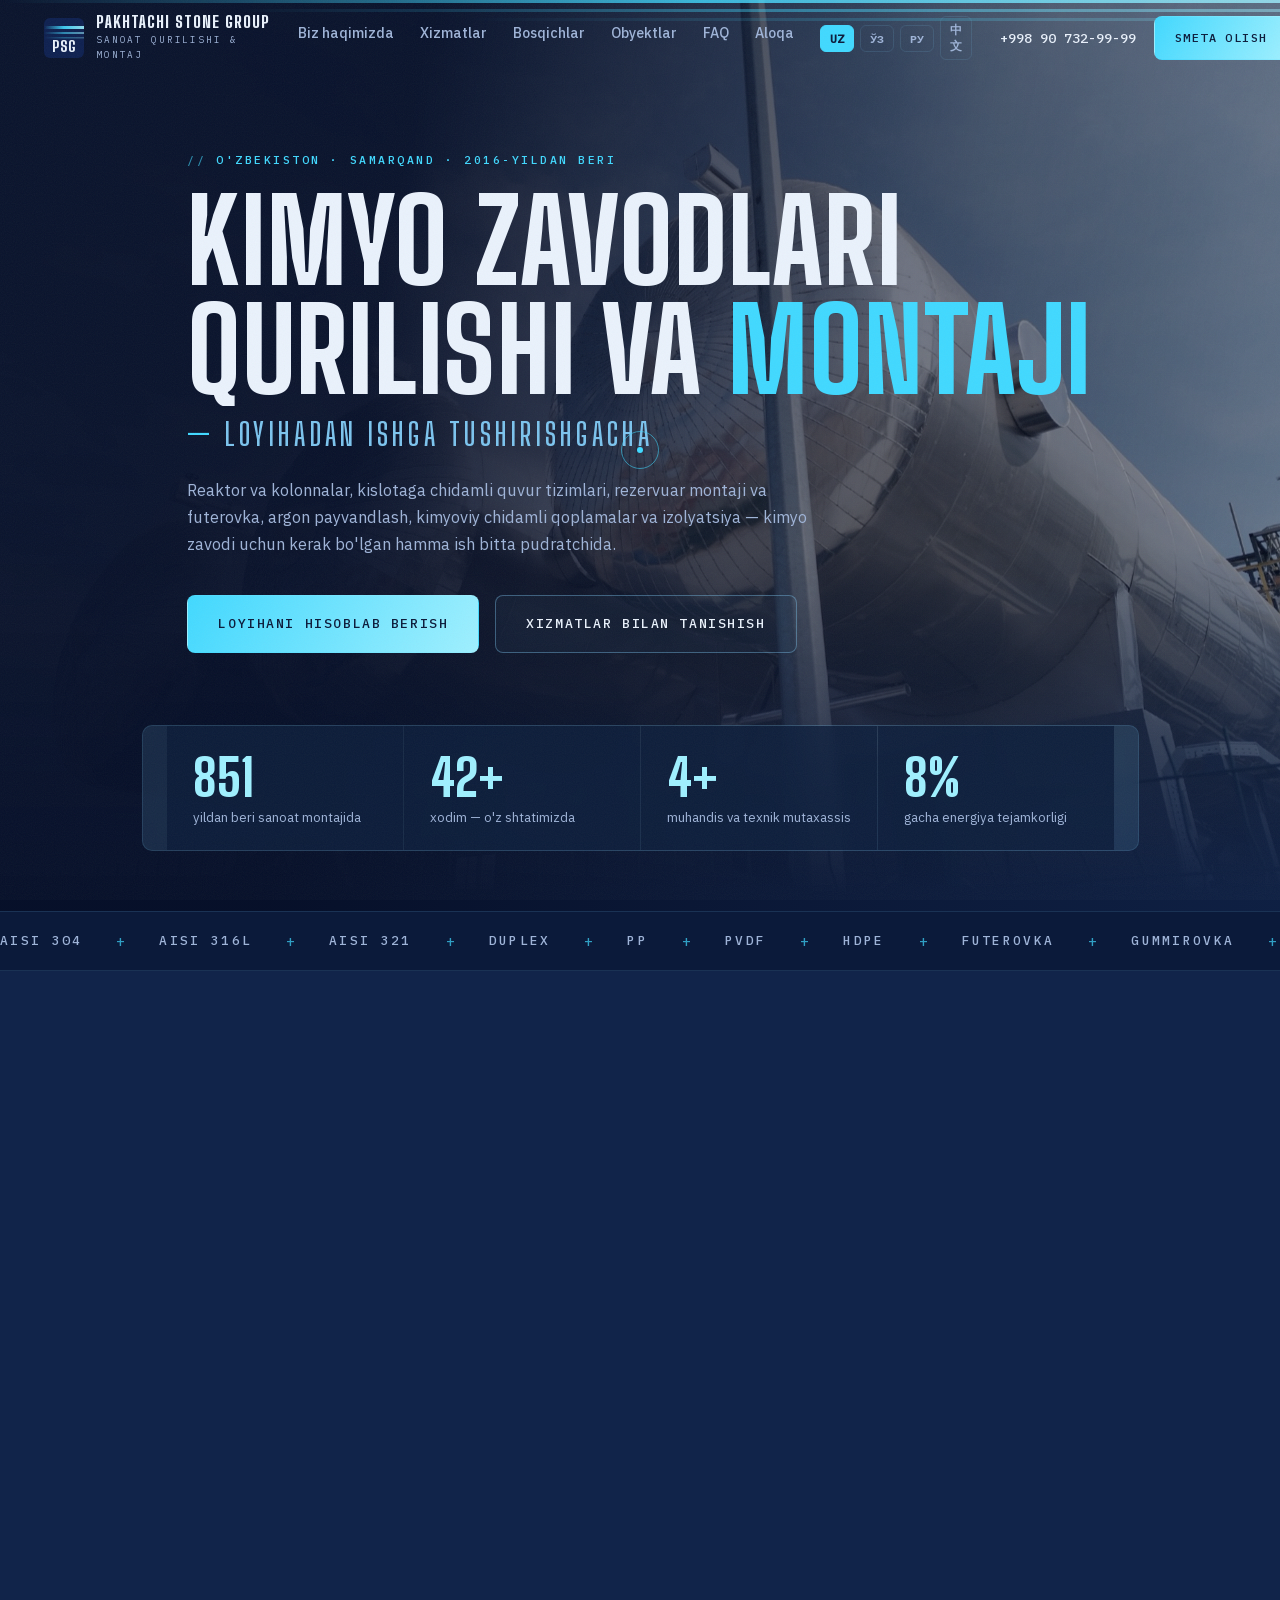
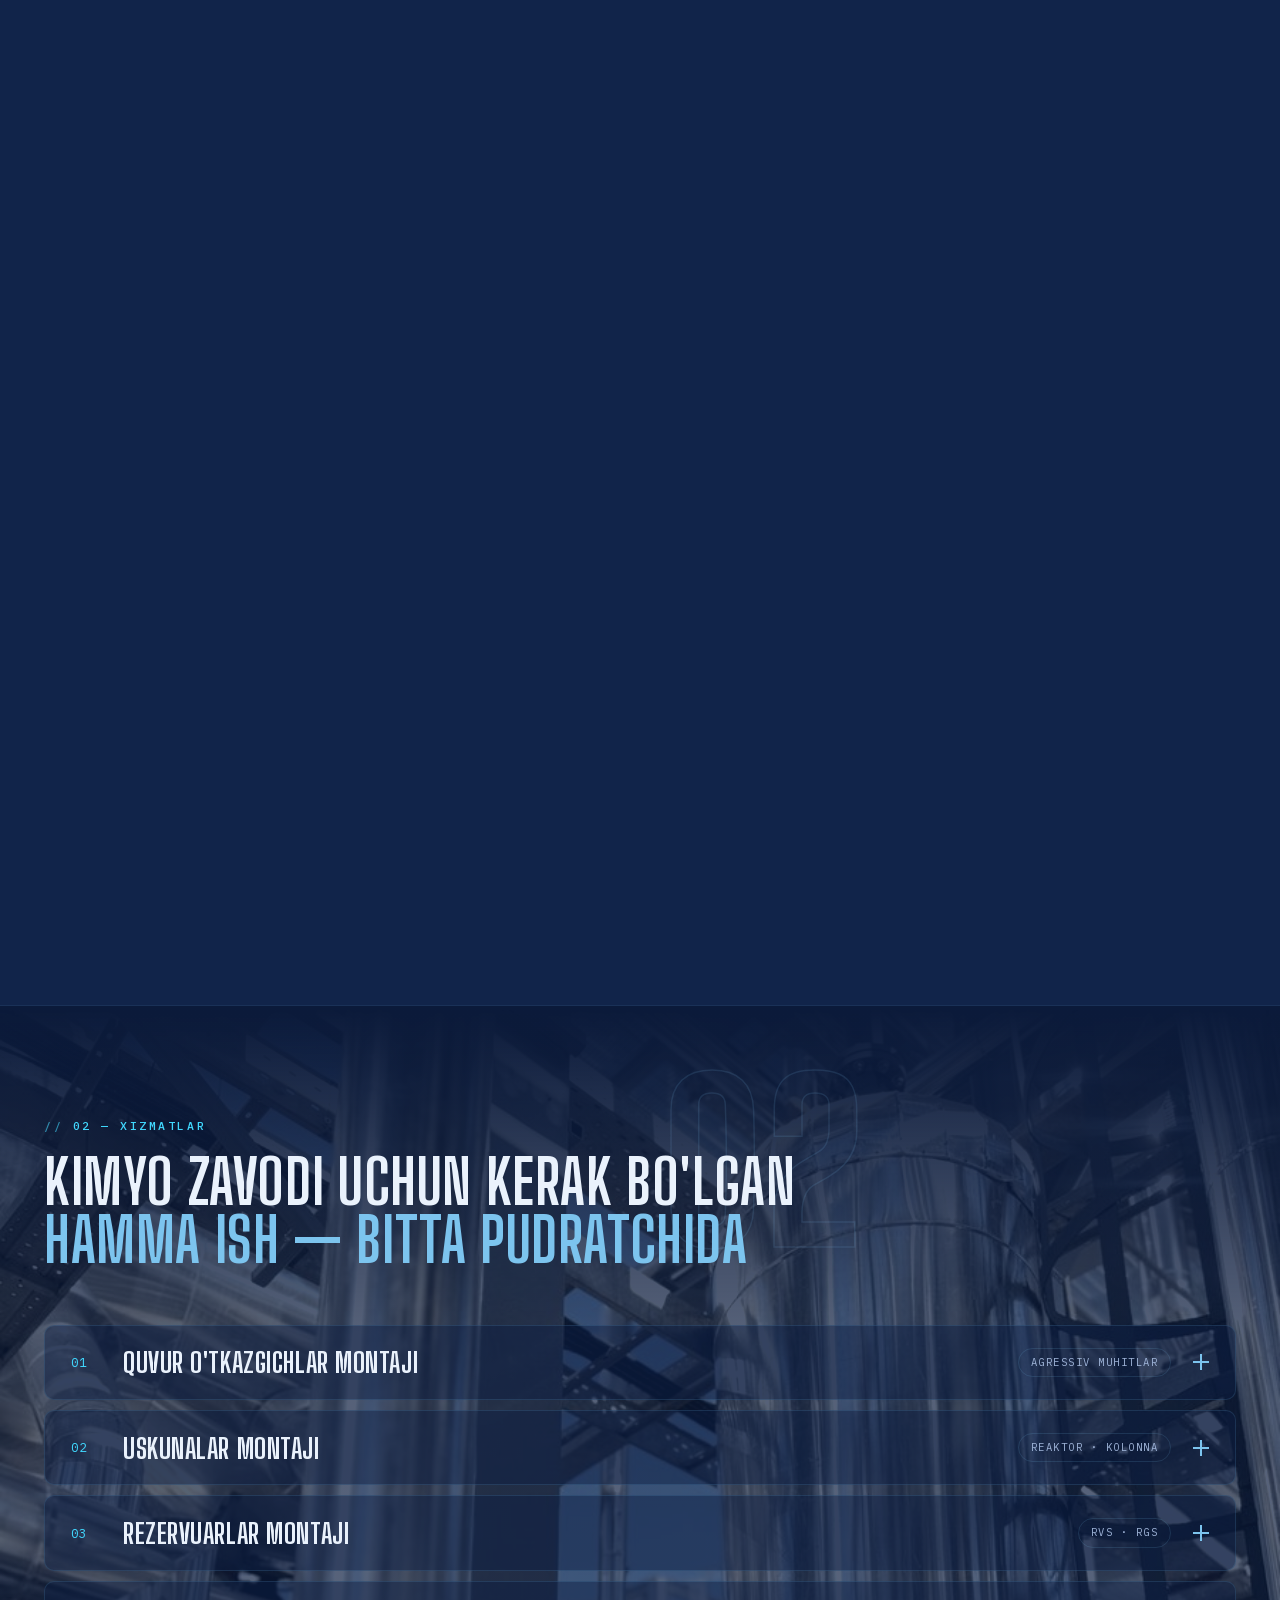
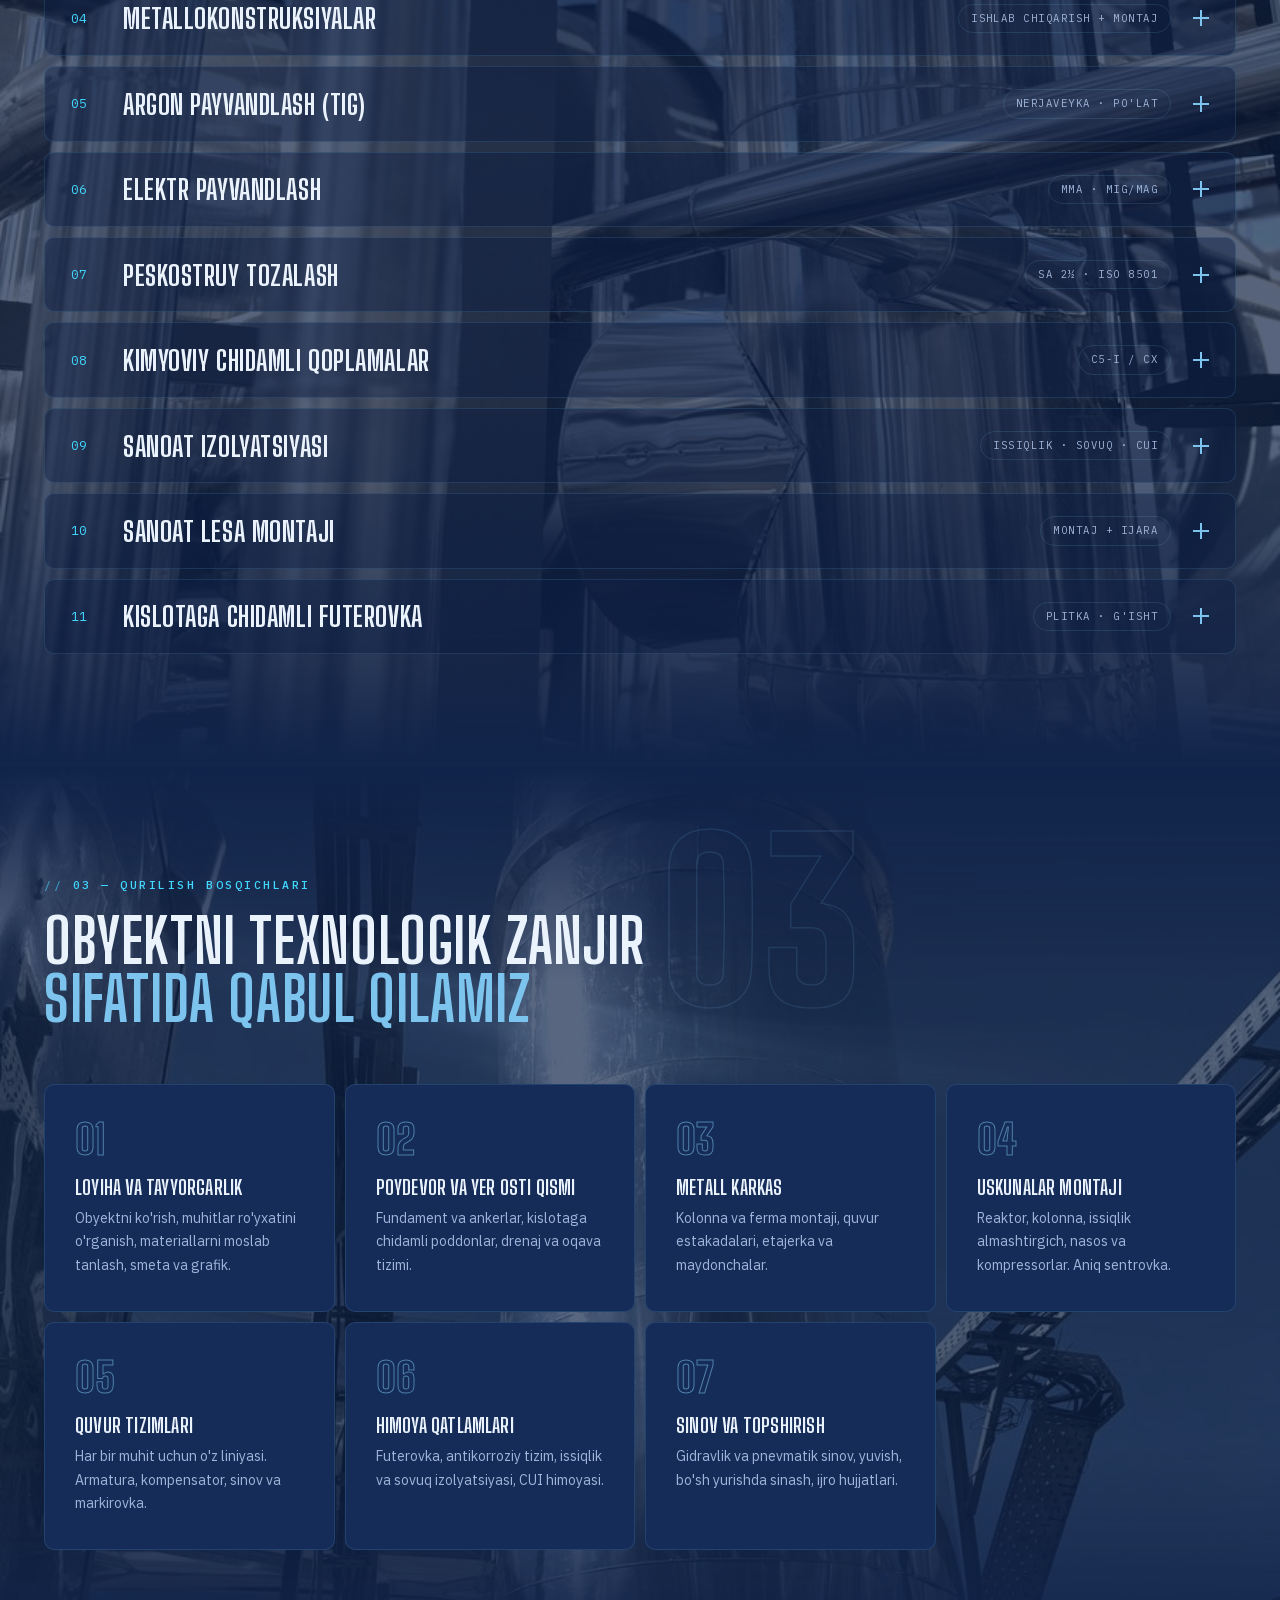
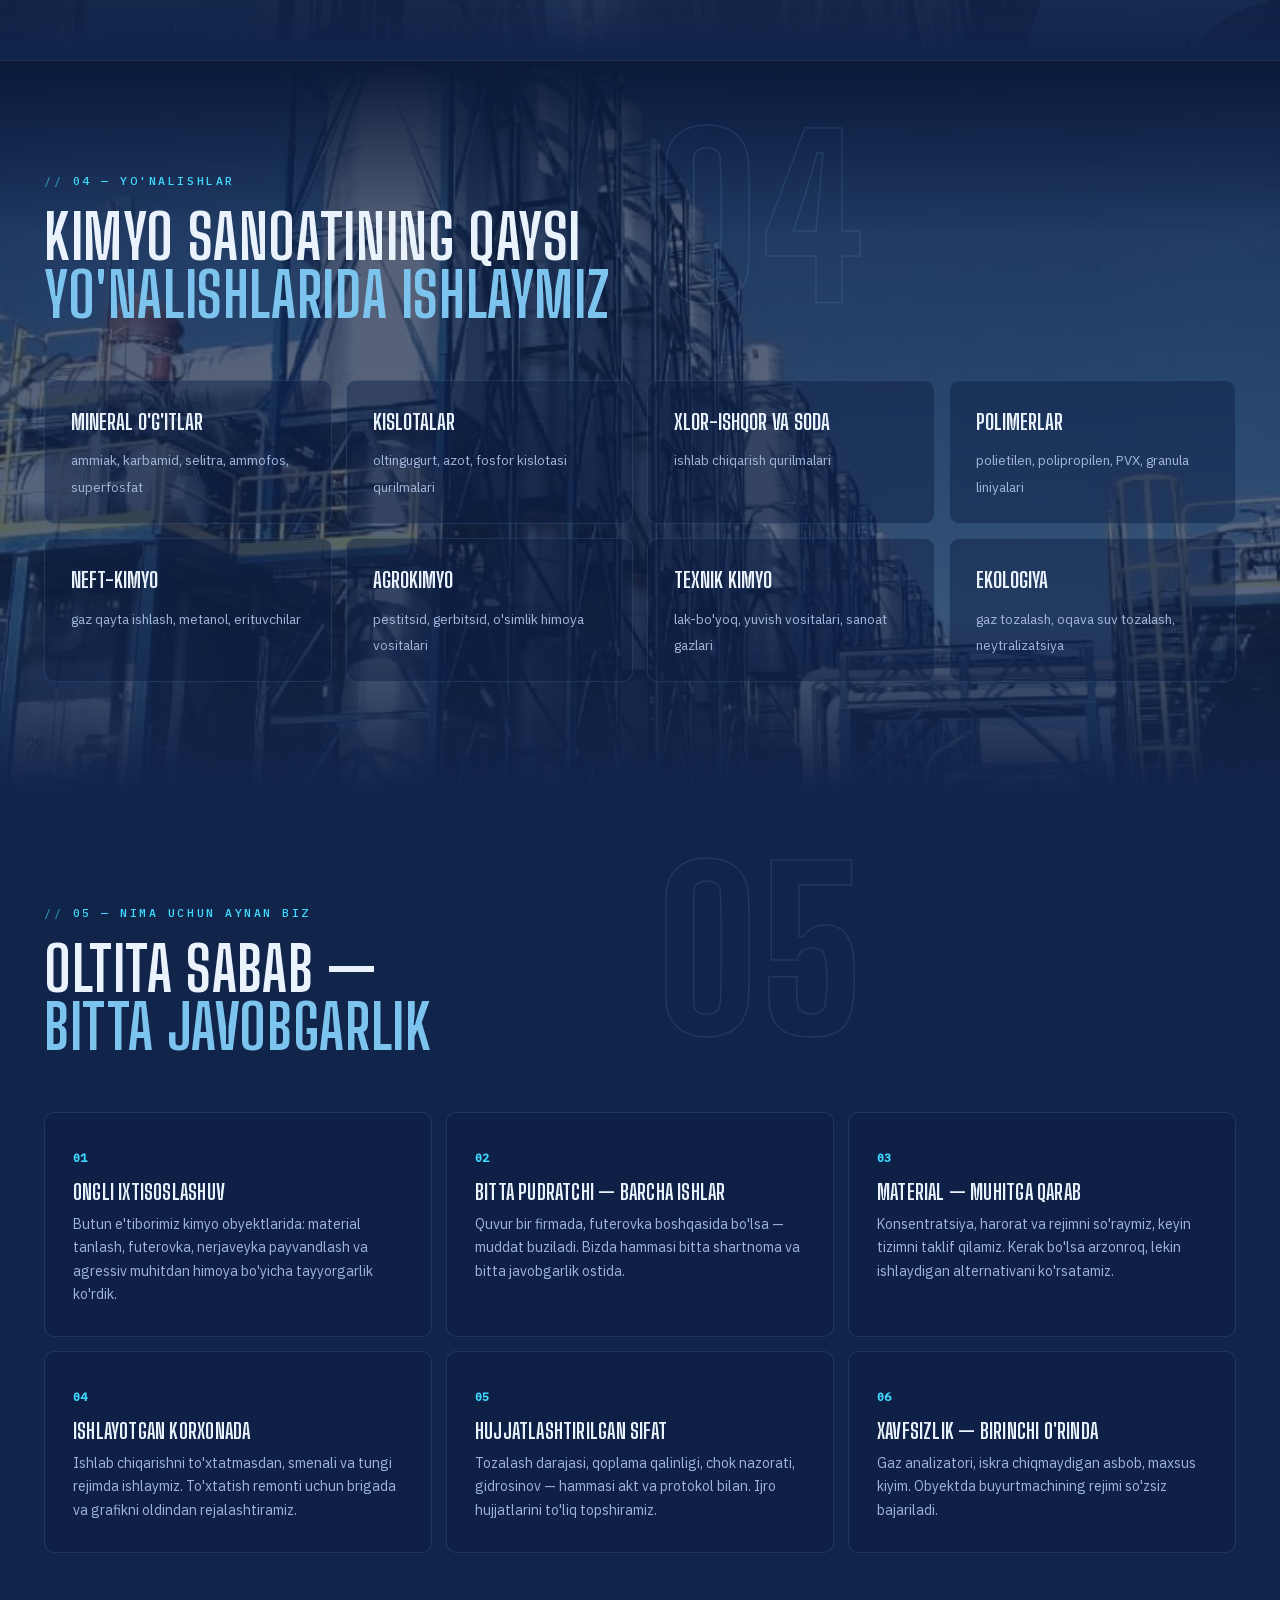
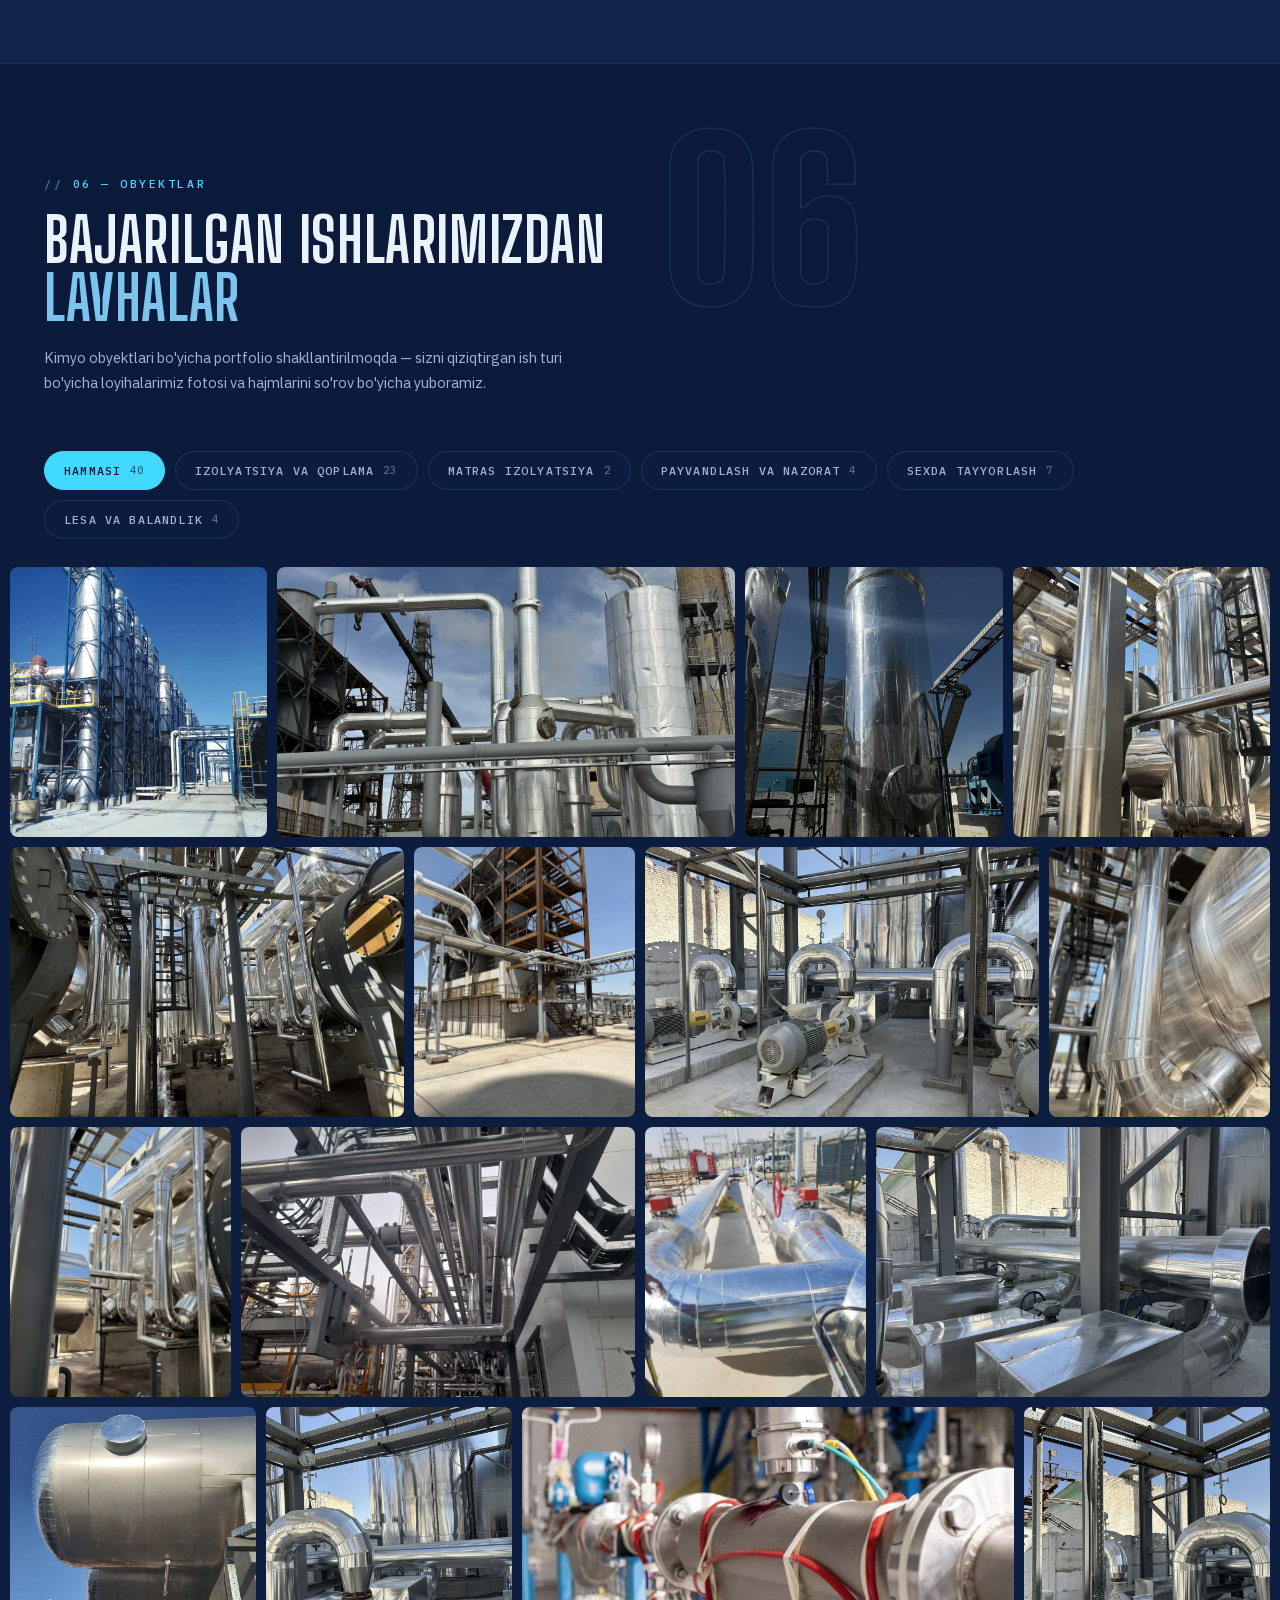
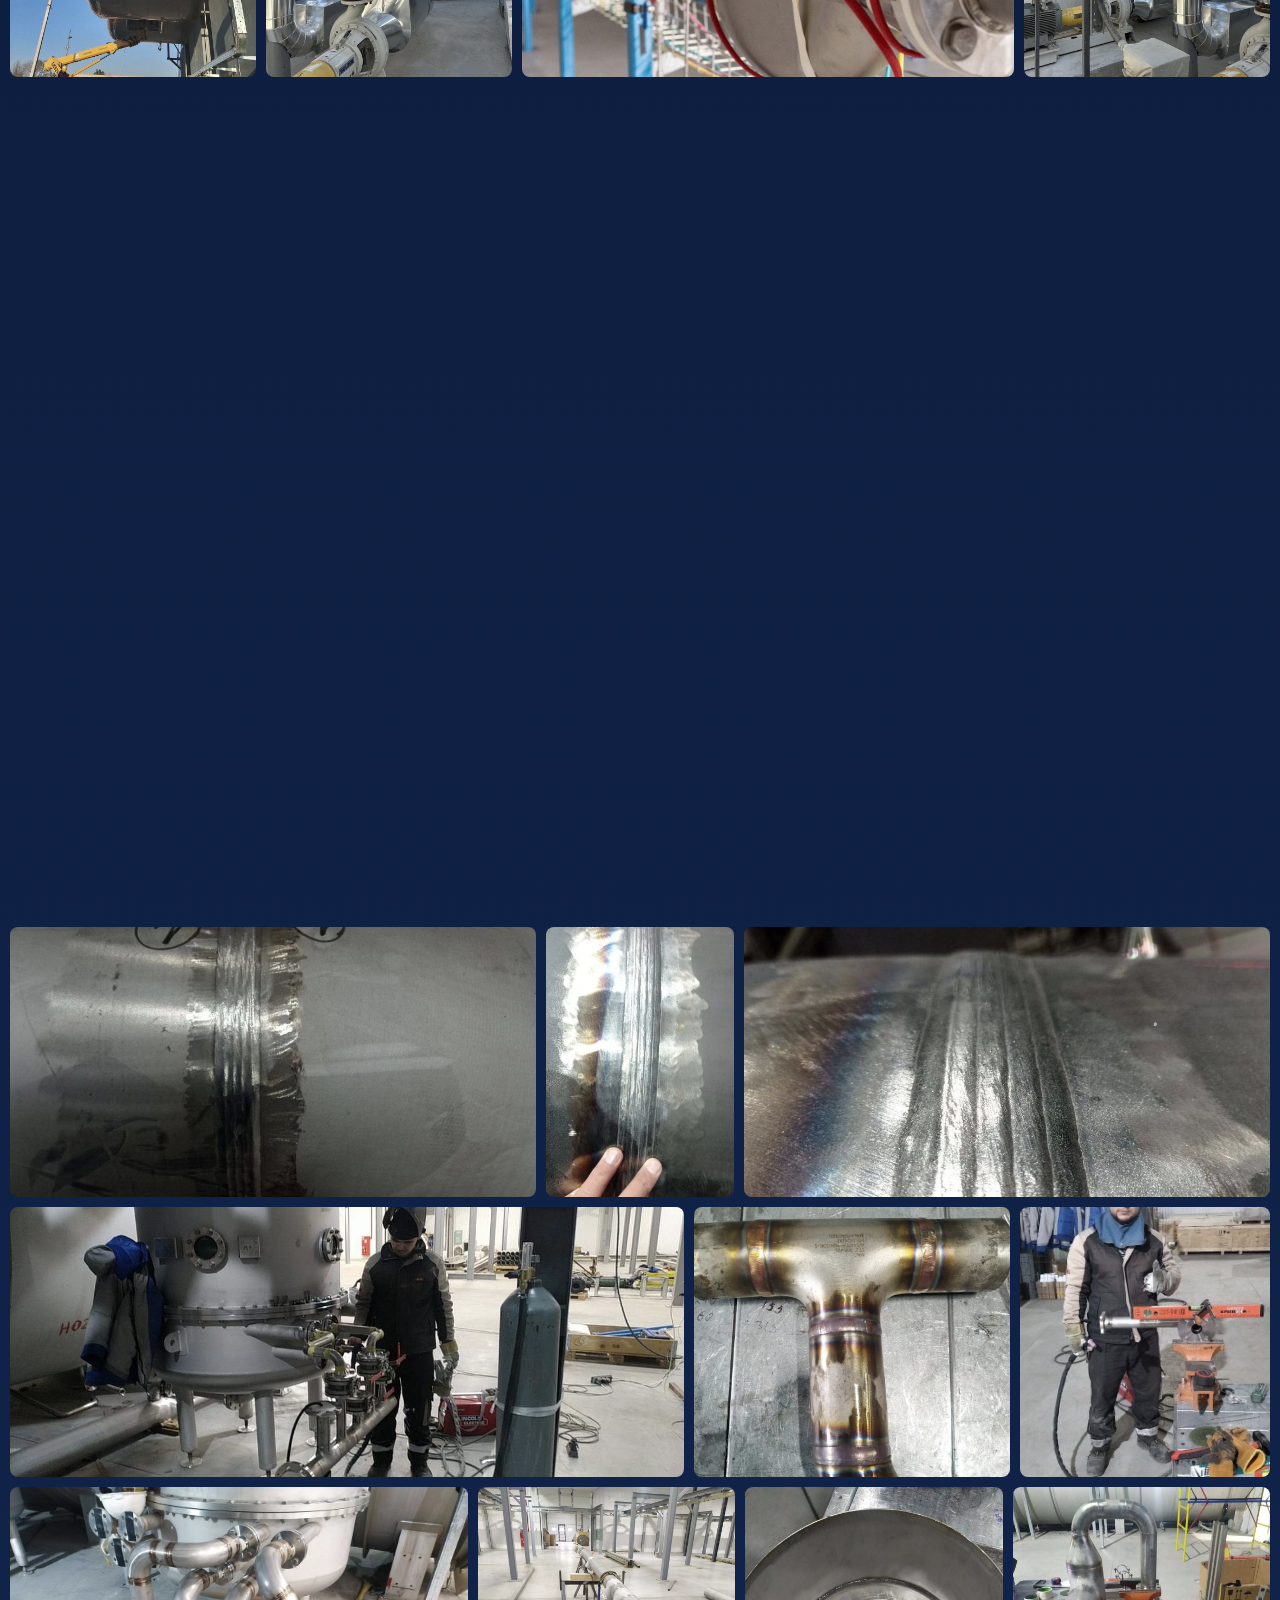
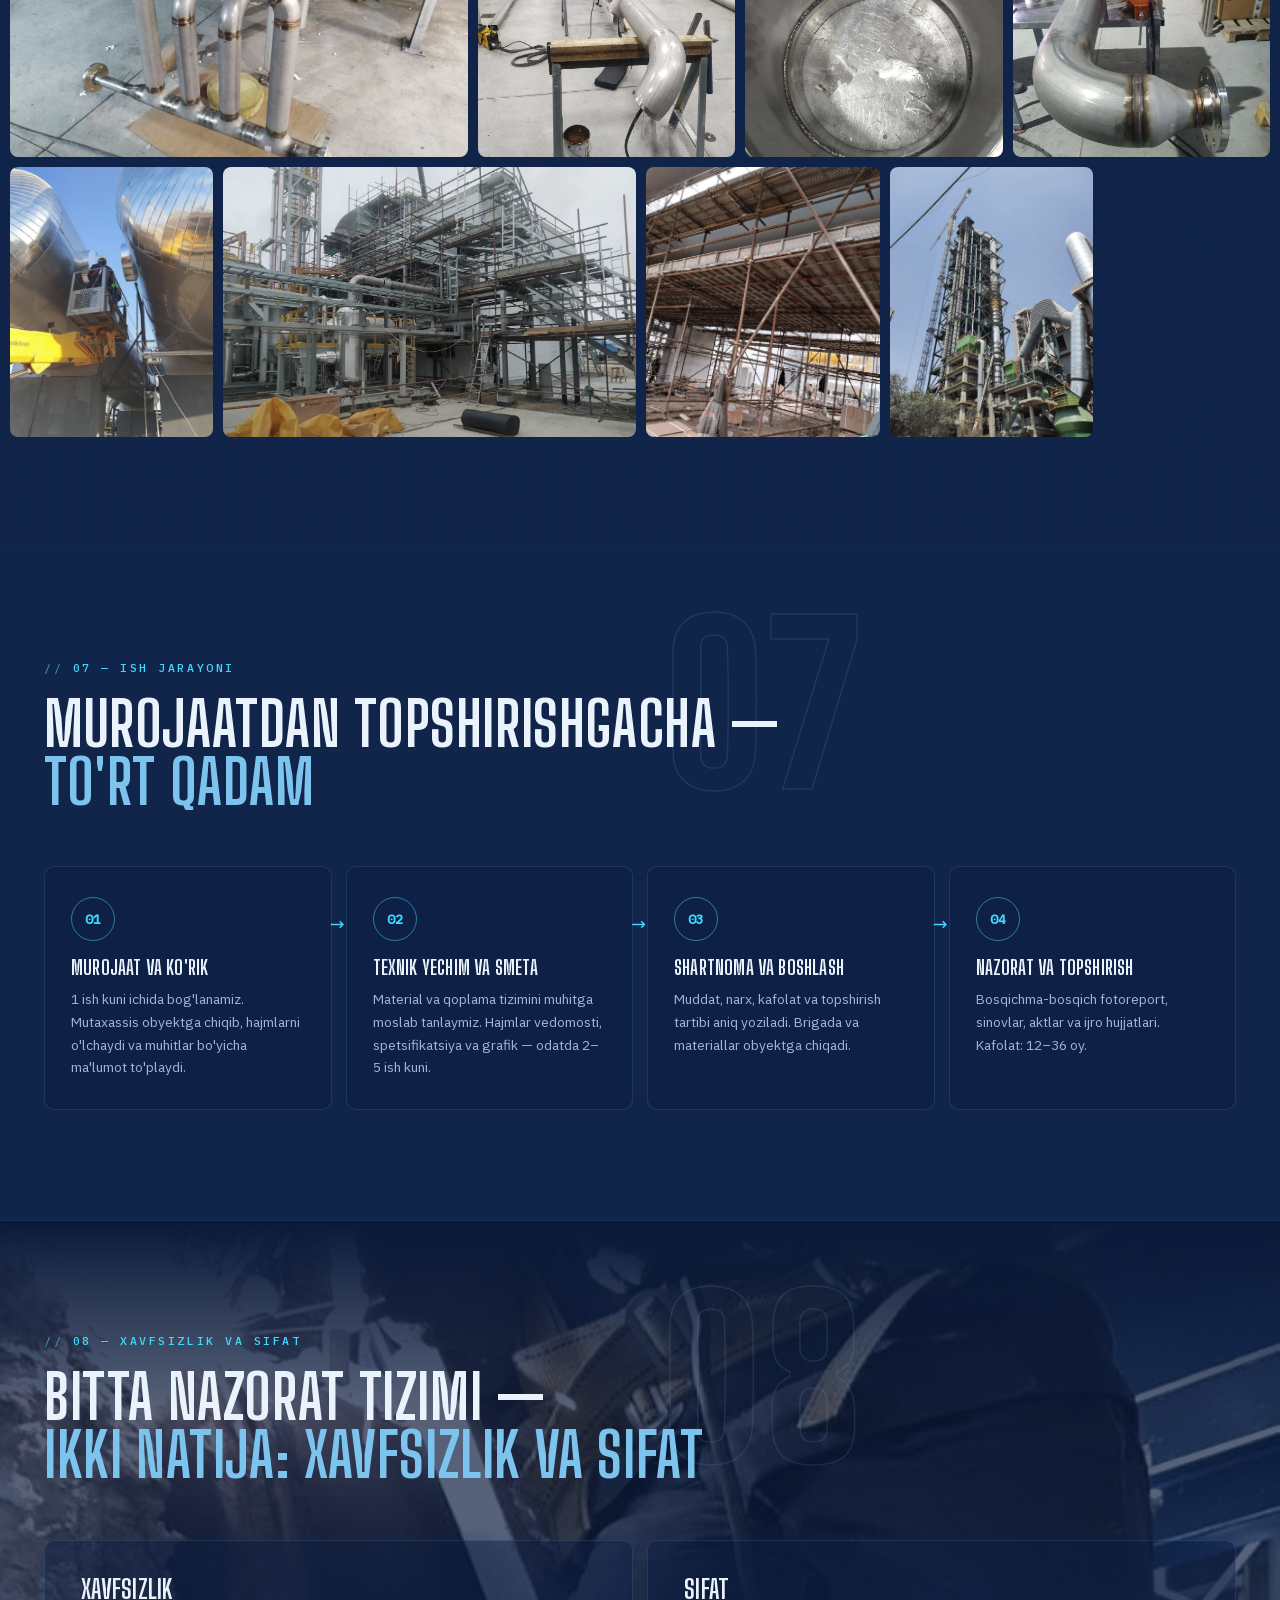
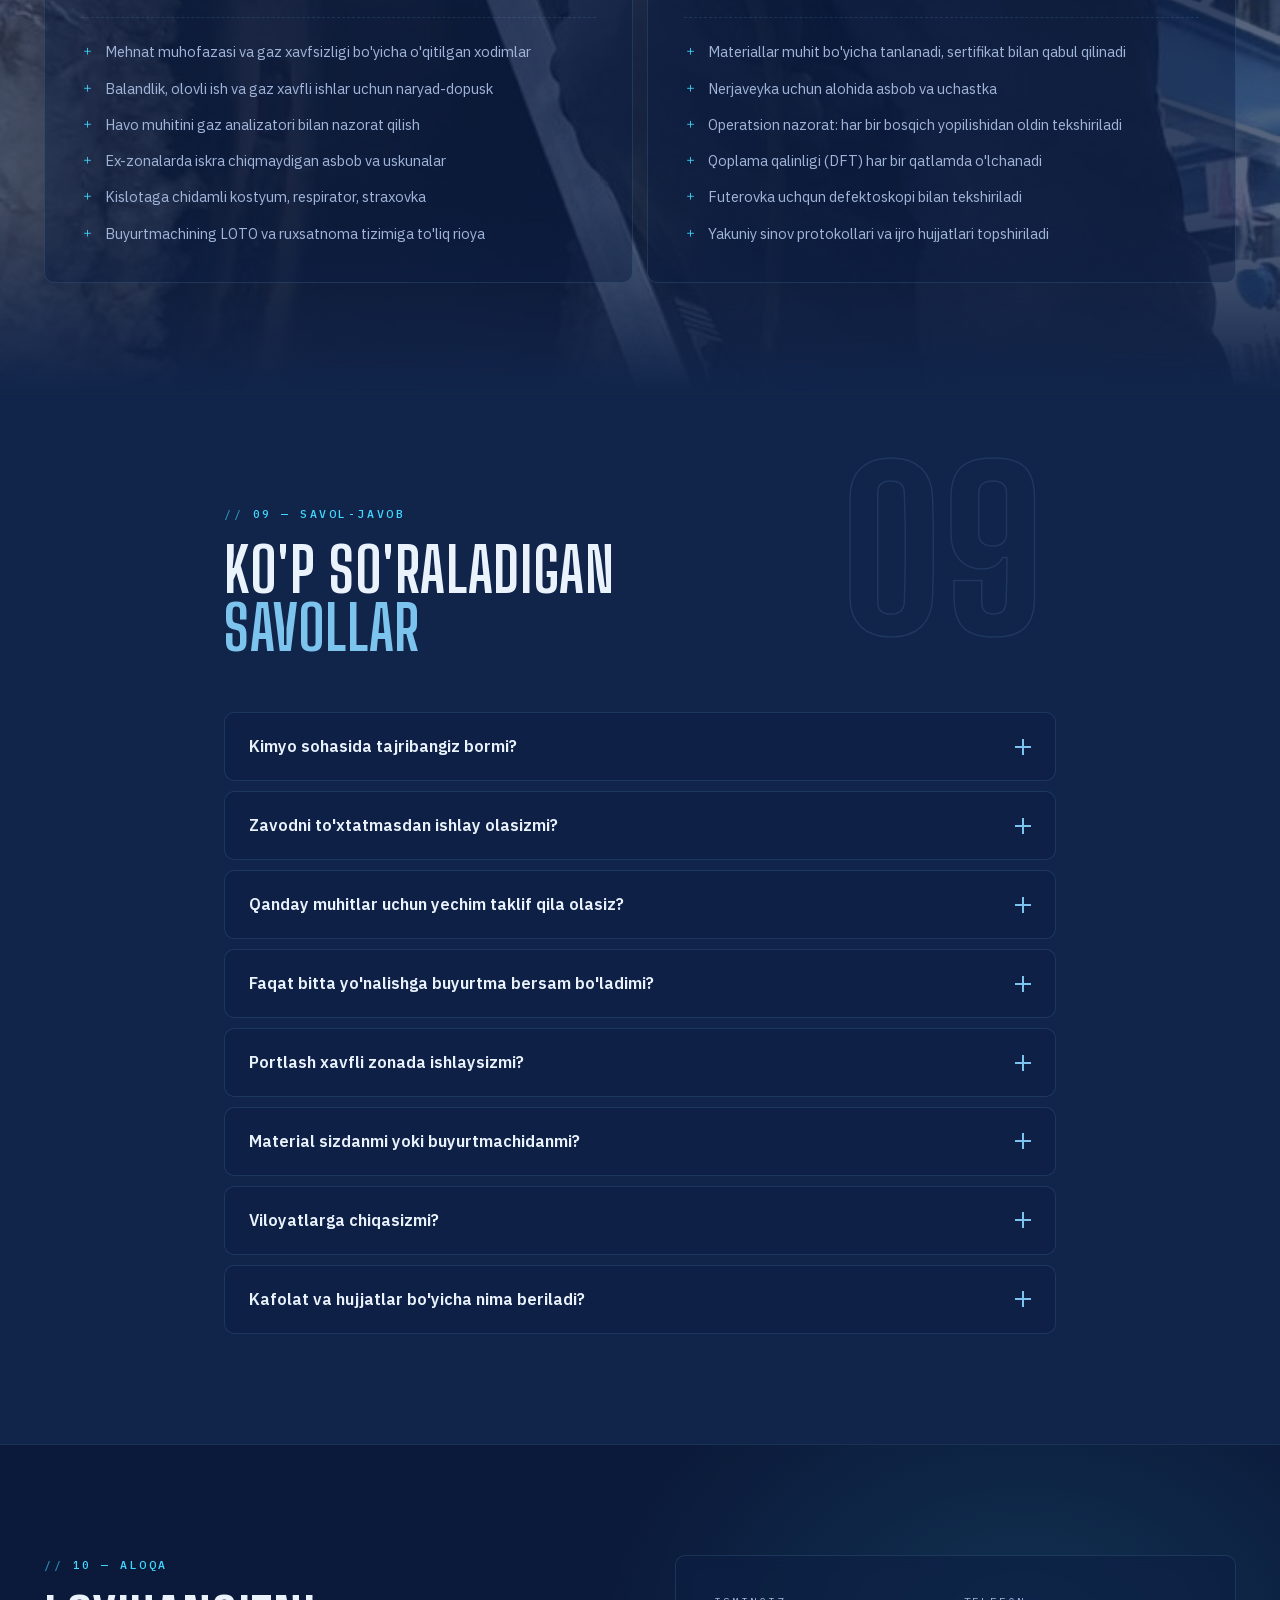
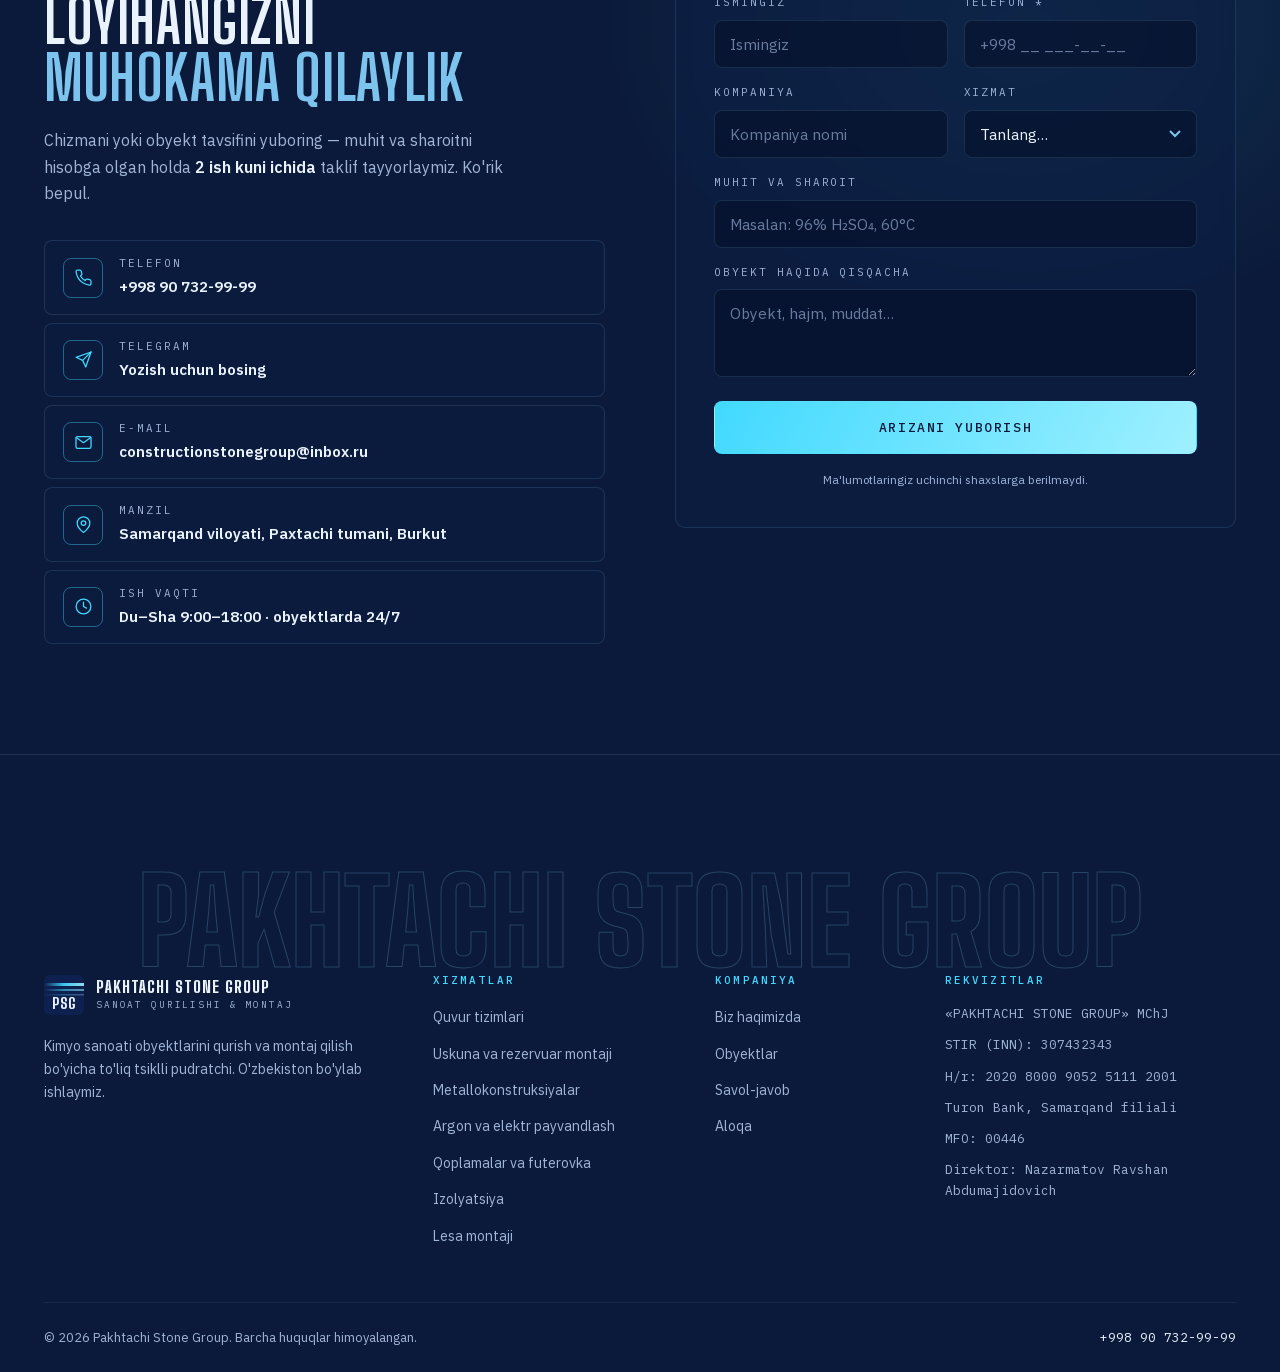
==== commit eadd1533: "fix(a11y): focus ring, touch targets, SVG icons, form validation Audit against the ui-ux-pro-max rul" ====
--- a/index.html
+++ b/index.html
@@ -75,7 +75,7 @@
 <!-- ================= HERO ================= -->
 <section class="hero">
   <div class="hero__bg" aria-hidden="true">
-    <img src="assets/img/hero.jpg" alt="" fetchpriority="high">
+    <img src="assets/img/hero.jpg" width="2000" height="1500" alt="" fetchpriority="high">
   </div>
   <div class="hero__stripes" aria-hidden="true"><i></i><i></i><i></i></div>
 
@@ -127,7 +127,7 @@
 
       <div class="about__side reveal">
         <figure class="about__photo">
-          <img src="assets/img/p-pipes-valves.jpg" alt="Texnologik quvurlar izolyatsiyasi — Pakhtachi Stone Group obyekti" loading="lazy" data-i18n-alt="about.photoAlt">
+          <img src="assets/img/p-pipes-valves.jpg" width="1200" height="900" alt="Texnologik quvurlar izolyatsiyasi — Pakhtachi Stone Group obyekti" loading="lazy" data-i18n-alt="about.photoAlt">
         </figure>
         <ul class="about__points">
           <li data-i18n="about.points.0">Sanoat qurilishida ishonchli hamkor</li>
@@ -399,46 +399,46 @@
     </div>
   </div>
   <div class="gallery" id="gallery">
-    <figure class="gallery__item reveal" data-cat="ins" style="--ar:0.75"><img src="assets/img/p-ins-columns-row.jpg" alt="" width="810" height="1080" loading="lazy" data-i18n-alt="projects.gallery.25.alt"><figcaption><span class="gallery__tag" data-i18n="projects.filters.ins">Izolyatsiya va qoplama</span><span class="gallery__cap" data-i18n="projects.gallery.25.caption">Kolonnalar qatori — metall qoplama</span></figcaption></figure>
-    <figure class="gallery__item reveal" data-cat="ins" style="--ar:1.333"><img src="assets/img/p-ins-unit-sky.jpg" alt="" width="1200" height="900" loading="lazy" data-i18n-alt="projects.gallery.15.alt"><figcaption><span class="gallery__tag" data-i18n="projects.filters.ins">Izolyatsiya va qoplama</span><span class="gallery__cap" data-i18n="projects.gallery.15.caption">Qurilma umumiy ko'rinishi — issiqlik izolyatsiyasi</span></figcaption></figure>
-    <figure class="gallery__item reveal" data-cat="ins" style="--ar:0.75"><img src="assets/img/p-ins-column-full.jpg" alt="" width="900" height="1200" loading="lazy" data-i18n-alt="projects.gallery.21.alt"><figcaption><span class="gallery__tag" data-i18n="projects.filters.ins">Izolyatsiya va qoplama</span><span class="gallery__cap" data-i18n="projects.gallery.21.caption">Kolonna izolyatsiyasi — to'liq balandlik</span></figcaption></figure>
-    <figure class="gallery__item reveal" data-cat="ins" style="--ar:0.75"><img src="assets/img/p-ins-vertical-app.jpg" alt="" width="900" height="1200" loading="lazy" data-i18n-alt="projects.gallery.18.alt"><figcaption><span class="gallery__tag" data-i18n="projects.filters.ins">Izolyatsiya va qoplama</span><span class="gallery__cap" data-i18n="projects.gallery.18.caption">Vertikal apparatlar va quvur tugunlari</span></figcaption></figure>
-    <figure class="gallery__item reveal" data-cat="ins" style="--ar:1.333"><img src="assets/img/p-ins-app-group.jpg" alt="" width="1200" height="900" loading="lazy" data-i18n-alt="projects.gallery.20.alt"><figcaption><span class="gallery__tag" data-i18n="projects.filters.ins">Izolyatsiya va qoplama</span><span class="gallery__cap" data-i18n="projects.gallery.20.caption">Apparatlar guruhi — qoplama qatlami</span></figcaption></figure>
-    <figure class="gallery__item reveal" data-cat="ins" style="--ar:0.75"><img src="assets/img/p-ins-plant-overview.jpg" alt="" width="900" height="1200" loading="lazy" data-i18n-alt="projects.gallery.23.alt"><figcaption><span class="gallery__tag" data-i18n="projects.filters.ins">Izolyatsiya va qoplama</span><span class="gallery__cap" data-i18n="projects.gallery.23.caption">Qurilma va estakada — umumiy plan</span></figcaption></figure>
-    <figure class="gallery__item reveal" data-cat="ins" style="--ar:1.333"><img src="assets/img/p-ins-pumps-line.jpg" alt="" width="1200" height="900" loading="lazy" data-i18n-alt="projects.gallery.10.alt"><figcaption><span class="gallery__tag" data-i18n="projects.filters.ins">Izolyatsiya va qoplama</span><span class="gallery__cap" data-i18n="projects.gallery.10.caption">Nasos guruhi va quvurlar izolyatsiyasi</span></figcaption></figure>
-    <figure class="gallery__item reveal" data-cat="ins" style="--ar:0.75"><img src="assets/img/p-ins-large-bend.jpg" alt="" width="900" height="1200" loading="lazy" data-i18n-alt="projects.gallery.17.alt"><figcaption><span class="gallery__tag" data-i18n="projects.filters.ins">Izolyatsiya va qoplama</span><span class="gallery__cap" data-i18n="projects.gallery.17.caption">Yirik diametrli quvur burilishi</span></figcaption></figure>
-    <figure class="gallery__item reveal" data-cat="ins" style="--ar:0.75"><img src="assets/img/p-ins-heat-exch.jpg" alt="" width="900" height="1200" loading="lazy" data-i18n-alt="projects.gallery.19.alt"><figcaption><span class="gallery__tag" data-i18n="projects.filters.ins">Izolyatsiya va qoplama</span><span class="gallery__cap" data-i18n="projects.gallery.19.caption">Issiqlik almashtirgichlar izolyatsiyasi</span></figcaption></figure>
-    <figure class="gallery__item reveal" data-cat="ins" style="--ar:1.333"><img src="assets/img/p-ins-indoor-pipes.jpg" alt="" width="1200" height="900" loading="lazy" data-i18n-alt="projects.gallery.22.alt"><figcaption><span class="gallery__tag" data-i18n="projects.filters.ins">Izolyatsiya va qoplama</span><span class="gallery__cap" data-i18n="projects.gallery.22.caption">Sex ichidagi quvur tizimlari izolyatsiyasi</span></figcaption></figure>
-    <figure class="gallery__item reveal" data-cat="ins" style="--ar:0.75"><img src="assets/img/p-ins-valve-nodes.jpg" alt="" width="900" height="1200" loading="lazy" data-i18n-alt="projects.gallery.24.alt"><figcaption><span class="gallery__tag" data-i18n="projects.filters.ins">Izolyatsiya va qoplama</span><span class="gallery__cap" data-i18n="projects.gallery.24.caption">Zapor armatura tugunlari izolyatsiyasi</span></figcaption></figure>
-    <figure class="gallery__item reveal" data-cat="ins" style="--ar:1.333"><img src="assets/img/p-ins-ducts-boxes.jpg" alt="" width="1200" height="900" loading="lazy" data-i18n-alt="projects.gallery.12.alt"><figcaption><span class="gallery__tag" data-i18n="projects.filters.ins">Izolyatsiya va qoplama</span><span class="gallery__cap" data-i18n="projects.gallery.12.caption">Havo kanallari va armatura qutilari</span></figcaption></figure>
-    <figure class="gallery__item reveal" data-cat="ins" style="--ar:0.75"><img src="assets/img/p-ins-horiz-vessel.jpg" alt="" width="900" height="1200" loading="lazy" data-i18n-alt="projects.gallery.16.alt"><figcaption><span class="gallery__tag" data-i18n="projects.filters.ins">Izolyatsiya va qoplama</span><span class="gallery__cap" data-i18n="projects.gallery.16.caption">Gorizontal apparat izolyatsiyasi va montaji</span></figcaption></figure>
-    <figure class="gallery__item reveal" data-cat="ins" style="--ar:0.75"><img src="assets/img/p-ins-elbow-valve.jpg" alt="" width="900" height="1200" loading="lazy" data-i18n-alt="projects.gallery.11.alt"><figcaption><span class="gallery__tag" data-i18n="projects.filters.ins">Izolyatsiya va qoplama</span><span class="gallery__cap" data-i18n="projects.gallery.11.caption">Quvur burilishi va armatura — metall qoplama</span></figcaption></figure>
-    <figure class="gallery__item reveal" data-cat="ins" style="--ar:1.498"><img src="assets/img/p-trace-heating.jpg" alt="" width="1200" height="801" loading="lazy" data-i18n-alt="projects.gallery.6.alt"><figcaption><span class="gallery__tag" data-i18n="projects.filters.ins">Izolyatsiya va qoplama</span><span class="gallery__cap" data-i18n="projects.gallery.6.caption"></span></figcaption></figure>
-    <figure class="gallery__item reveal" data-cat="ins" style="--ar:0.75"><img src="assets/img/p-ins-pumps-compens.jpg" alt="" width="900" height="1200" loading="lazy" data-i18n-alt="projects.gallery.13.alt"><figcaption><span class="gallery__tag" data-i18n="projects.filters.ins">Izolyatsiya va qoplama</span><span class="gallery__cap" data-i18n="projects.gallery.13.caption">Nasoslar va kompensatorlar uchastkasi</span></figcaption></figure>
-    <figure class="gallery__item reveal" data-cat="ins" style="--ar:1.333"><img src="assets/img/p-manifold.jpg" alt="" width="1200" height="900" loading="lazy" data-i18n-alt="projects.gallery.0.alt"><figcaption><span class="gallery__tag" data-i18n="projects.filters.ins">Izolyatsiya va qoplama</span><span class="gallery__cap" data-i18n="projects.gallery.0.caption"></span></figcaption></figure>
-    <figure class="gallery__item reveal" data-cat="ins" style="--ar:0.75"><img src="assets/img/p-ins-rack-steel.jpg" alt="" width="900" height="1200" loading="lazy" data-i18n-alt="projects.gallery.14.alt"><figcaption><span class="gallery__tag" data-i18n="projects.filters.ins">Izolyatsiya va qoplama</span><span class="gallery__cap" data-i18n="projects.gallery.14.caption">Estakada metallokonstruksiyalari va quvurlar</span></figcaption></figure>
-    <figure class="gallery__item reveal" data-cat="ins" style="--ar:0.75"><img src="assets/img/p-column.jpg" alt="" width="900" height="1200" loading="lazy" data-i18n-alt="projects.gallery.4.alt"><figcaption><span class="gallery__tag" data-i18n="projects.filters.ins">Izolyatsiya va qoplama</span><span class="gallery__cap" data-i18n="projects.gallery.4.caption"></span></figcaption></figure>
-    <figure class="gallery__item reveal" data-cat="ins" style="--ar:1.333"><img src="assets/img/p-thermal-tanks.jpg" alt="" width="1200" height="900" loading="lazy" data-i18n-alt="projects.gallery.1.alt"><figcaption><span class="gallery__tag" data-i18n="projects.filters.ins">Izolyatsiya va qoplama</span><span class="gallery__cap" data-i18n="projects.gallery.1.caption"></span></figcaption></figure>
-    <figure class="gallery__item reveal" data-cat="ins" style="--ar:0.75"><img src="assets/img/p-vessel.jpg" alt="" width="900" height="1200" loading="lazy" data-i18n-alt="projects.gallery.8.alt"><figcaption><span class="gallery__tag" data-i18n="projects.filters.ins">Izolyatsiya va qoplama</span><span class="gallery__cap" data-i18n="projects.gallery.8.caption"></span></figcaption></figure>
-    <figure class="gallery__item reveal" data-cat="ins" style="--ar:1.333"><img src="assets/img/p-pipeline-bend.jpg" alt="" width="1200" height="900" loading="lazy" data-i18n-alt="projects.gallery.3.alt"><figcaption><span class="gallery__tag" data-i18n="projects.filters.ins">Izolyatsiya va qoplama</span><span class="gallery__cap" data-i18n="projects.gallery.3.caption"></span></figcaption></figure>
-    <figure class="gallery__item reveal" data-cat="ins" style="--ar:1.333"><img src="assets/img/p-tank-horizontal.jpg" alt="" width="1200" height="900" loading="lazy" data-i18n-alt="projects.gallery.5.alt"><figcaption><span class="gallery__tag" data-i18n="projects.filters.ins">Izolyatsiya va qoplama</span><span class="gallery__cap" data-i18n="projects.gallery.5.caption"></span></figcaption></figure>
-    <figure class="gallery__item reveal" data-cat="mat" style="--ar:1.333"><img src="assets/img/p-mat-turbine.jpg" alt="" width="500" height="375" loading="lazy" data-i18n-alt="projects.gallery.26.alt"><figcaption><span class="gallery__tag" data-i18n="projects.filters.mat">Matras izolyatsiya</span><span class="gallery__cap" data-i18n="projects.gallery.26.caption">Turbina uchun yechiladigan matras izolyatsiya</span></figcaption></figure>
-    <figure class="gallery__item reveal" data-cat="mat" style="--ar:1.0"><img src="assets/img/p-mat-valves.jpg" alt="" width="950" height="950" loading="lazy" data-i18n-alt="projects.gallery.27.alt"><figcaption><span class="gallery__tag" data-i18n="projects.filters.mat">Matras izolyatsiya</span><span class="gallery__cap" data-i18n="projects.gallery.27.caption">Armatura va flanslar uchun matras izolyatsiya</span></figcaption></figure>
-    <figure class="gallery__item reveal" data-cat="weld" style="--ar:0.66"><img src="assets/img/p-weld-in-vessel.jpg" alt="" width="674" height="1200" loading="lazy" data-i18n-alt="projects.gallery.31.alt"><figcaption><span class="gallery__tag" data-i18n="projects.filters.weld">Payvandlash va nazorat</span><span class="gallery__cap" data-i18n="projects.gallery.31.caption">Apparat ichida payvandlash ishlari</span></figcaption></figure>
-    <figure class="gallery__item reveal" data-cat="weld" style="--ar:1.85"><img src="assets/img/p-weld-seam-tank.jpg" alt="" width="1200" height="498" loading="lazy" data-i18n-alt="projects.gallery.29.alt"><figcaption><span class="gallery__tag" data-i18n="projects.filters.weld">Payvandlash va nazorat</span><span class="gallery__cap" data-i18n="projects.gallery.29.caption">Rezervuar choki — sifat nazorati</span></figcaption></figure>
-    <figure class="gallery__item reveal" data-cat="weld" style="--ar:0.66"><img src="assets/img/p-weld-seam-hand.jpg" alt="" width="591" height="1152" loading="lazy" data-i18n-alt="projects.gallery.28.alt"><figcaption><span class="gallery__tag" data-i18n="projects.filters.weld">Payvandlash va nazorat</span><span class="gallery__cap" data-i18n="projects.gallery.28.caption">Payvand chokini vizual nazorat qilish</span></figcaption></figure>
-    <figure class="gallery__item reveal" data-cat="weld" style="--ar:1.85"><img src="assets/img/p-weld-seam-macro.jpg" alt="" width="1200" height="498" loading="lazy" data-i18n-alt="projects.gallery.30.alt"><figcaption><span class="gallery__tag" data-i18n="projects.filters.weld">Payvandlash va nazorat</span><span class="gallery__cap" data-i18n="projects.gallery.30.caption">Payvand choki — yaqindan ko'rinish</span></figcaption></figure>
-    <figure class="gallery__item reveal" data-cat="shop" style="--ar:1.778"><img src="assets/img/p-shop-assembly.jpg" alt="" width="1200" height="675" loading="lazy" data-i18n-alt="projects.gallery.37.alt"><figcaption><span class="gallery__tag" data-i18n="projects.filters.shop">Sexda tayyorlash</span><span class="gallery__cap" data-i18n="projects.gallery.37.caption">Sexda apparat va quvur obvyazkasi montaji</span></figcaption></figure>
-    <figure class="gallery__item reveal" data-cat="shop" style="--ar:0.833"><img src="assets/img/p-shop-tee.jpg" alt="" width="960" height="1152" loading="lazy" data-i18n-alt="projects.gallery.32.alt"><figcaption><span class="gallery__tag" data-i18n="projects.filters.shop">Sexda tayyorlash</span><span class="gallery__cap" data-i18n="projects.gallery.32.caption">Nerjaveyka troynik — argon payvandlash</span></figcaption></figure>
-    <figure class="gallery__item reveal" data-cat="shop" style="--ar:0.66"><img src="assets/img/p-shop-welder.jpg" alt="" width="552" height="1200" loading="lazy" data-i18n-alt="projects.gallery.38.alt"><figcaption><span class="gallery__tag" data-i18n="projects.filters.shop">Sexda tayyorlash</span><span class="gallery__cap" data-i18n="projects.gallery.38.caption">Sex payvandchisi ish o'rnida</span></figcaption></figure>
-    <figure class="gallery__item reveal" data-cat="shop" style="--ar:1.481"><img src="assets/img/p-shop-manifold-ss.jpg" alt="" width="1200" height="810" loading="lazy" data-i18n-alt="projects.gallery.36.alt"><figcaption><span class="gallery__tag" data-i18n="projects.filters.shop">Sexda tayyorlash</span><span class="gallery__cap" data-i18n="projects.gallery.36.caption">Nerjaveykadan kollektor obvyazkasi</span></figcaption></figure>
-    <figure class="gallery__item reveal" data-cat="shop" style="--ar:0.833"><img src="assets/img/p-shop-spool.jpg" alt="" width="960" height="1152" loading="lazy" data-i18n-alt="projects.gallery.33.alt"><figcaption><span class="gallery__tag" data-i18n="projects.filters.shop">Sexda tayyorlash</span><span class="gallery__cap" data-i18n="projects.gallery.33.caption">Quvur spuli sexda yig'ilmoqda</span></figcaption></figure>
-    <figure class="gallery__item reveal" data-cat="shop" style="--ar:0.833"><img src="assets/img/p-shop-vessel-bottom.jpg" alt="" width="960" height="1152" loading="lazy" data-i18n-alt="projects.gallery.34.alt"><figcaption><span class="gallery__tag" data-i18n="projects.filters.shop">Sexda tayyorlash</span><span class="gallery__cap" data-i18n="projects.gallery.34.caption">Apparat tubi — halqa choki</span></figcaption></figure>
-    <figure class="gallery__item reveal" data-cat="shop" style="--ar:0.833"><img src="assets/img/p-shop-flanged-bend.jpg" alt="" width="960" height="1152" loading="lazy" data-i18n-alt="projects.gallery.35.alt"><figcaption><span class="gallery__tag" data-i18n="projects.filters.shop">Sexda tayyorlash</span><span class="gallery__cap" data-i18n="projects.gallery.35.caption">Flansli burilish tugunini tayyorlash</span></figcaption></figure>
-    <figure class="gallery__item reveal" data-cat="lesa" style="--ar:0.75"><img src="assets/img/p-lesa-lift-work.jpg" alt="" width="900" height="1200" loading="lazy" data-i18n-alt="projects.gallery.39.alt"><figcaption><span class="gallery__tag" data-i18n="projects.filters.lesa">Lesa va balandlik</span><span class="gallery__cap" data-i18n="projects.gallery.39.caption">Balandlikda ishlash — ko'targich bilan izolyatsiya</span></figcaption></figure>
-    <figure class="gallery__item reveal" data-cat="lesa" style="--ar:1.533"><img src="assets/img/p-scaffold-wide.jpg" alt="" width="1200" height="783" loading="lazy" data-i18n-alt="projects.gallery.7.alt"><figcaption><span class="gallery__tag" data-i18n="projects.filters.lesa">Lesa va balandlik</span><span class="gallery__cap" data-i18n="projects.gallery.7.caption"></span></figcaption></figure>
-    <figure class="gallery__item reveal" data-cat="lesa" style="--ar:0.866"><img src="assets/img/p-worker.jpg" alt="" width="964" height="1113" loading="lazy" data-i18n-alt="projects.gallery.2.alt"><figcaption><span class="gallery__tag" data-i18n="projects.filters.lesa">Lesa va balandlik</span><span class="gallery__cap" data-i18n="projects.gallery.2.caption"></span></figcaption></figure>
-    <figure class="gallery__item reveal" data-cat="lesa" style="--ar:0.75"><img src="assets/img/p-tower-crane.jpg" alt="" width="900" height="1200" loading="lazy" data-i18n-alt="projects.gallery.9.alt"><figcaption><span class="gallery__tag" data-i18n="projects.filters.lesa">Lesa va balandlik</span><span class="gallery__cap" data-i18n="projects.gallery.9.caption"></span></figcaption></figure>
+    <figure class="gallery__item reveal" data-cat="ins" style="--ar:0.75"><img src="assets/img/p-ins-columns-row.jpg" alt="Kolonnalar qatori — metall qoplama" width="810" height="1080" loading="lazy" data-i18n-alt="projects.gallery.25.alt"><figcaption><span class="gallery__tag" data-i18n="projects.filters.ins">Izolyatsiya va qoplama</span><span class="gallery__cap" data-i18n="projects.gallery.25.caption">Kolonnalar qatori — metall qoplama</span></figcaption></figure>
+    <figure class="gallery__item reveal" data-cat="ins" style="--ar:1.333"><img src="assets/img/p-ins-unit-sky.jpg" alt="Qurilma umumiy ko'rinishi — issiqlik izolyatsiyasi" width="1200" height="900" loading="lazy" data-i18n-alt="projects.gallery.15.alt"><figcaption><span class="gallery__tag" data-i18n="projects.filters.ins">Izolyatsiya va qoplama</span><span class="gallery__cap" data-i18n="projects.gallery.15.caption">Qurilma umumiy ko'rinishi — issiqlik izolyatsiyasi</span></figcaption></figure>
+    <figure class="gallery__item reveal" data-cat="ins" style="--ar:0.75"><img src="assets/img/p-ins-column-full.jpg" alt="Kolonna izolyatsiyasi — to'liq balandlik" width="900" height="1200" loading="lazy" data-i18n-alt="projects.gallery.21.alt"><figcaption><span class="gallery__tag" data-i18n="projects.filters.ins">Izolyatsiya va qoplama</span><span class="gallery__cap" data-i18n="projects.gallery.21.caption">Kolonna izolyatsiyasi — to'liq balandlik</span></figcaption></figure>
+    <figure class="gallery__item reveal" data-cat="ins" style="--ar:0.75"><img src="assets/img/p-ins-vertical-app.jpg" alt="Vertikal apparatlar va quvur tugunlari" width="900" height="1200" loading="lazy" data-i18n-alt="projects.gallery.18.alt"><figcaption><span class="gallery__tag" data-i18n="projects.filters.ins">Izolyatsiya va qoplama</span><span class="gallery__cap" data-i18n="projects.gallery.18.caption">Vertikal apparatlar va quvur tugunlari</span></figcaption></figure>
+    <figure class="gallery__item reveal" data-cat="ins" style="--ar:1.333"><img src="assets/img/p-ins-app-group.jpg" alt="Apparatlar guruhi — qoplama qatlami" width="1200" height="900" loading="lazy" data-i18n-alt="projects.gallery.20.alt"><figcaption><span class="gallery__tag" data-i18n="projects.filters.ins">Izolyatsiya va qoplama</span><span class="gallery__cap" data-i18n="projects.gallery.20.caption">Apparatlar guruhi — qoplama qatlami</span></figcaption></figure>
+    <figure class="gallery__item reveal" data-cat="ins" style="--ar:0.75"><img src="assets/img/p-ins-plant-overview.jpg" alt="Qurilma va estakada — umumiy plan" width="900" height="1200" loading="lazy" data-i18n-alt="projects.gallery.23.alt"><figcaption><span class="gallery__tag" data-i18n="projects.filters.ins">Izolyatsiya va qoplama</span><span class="gallery__cap" data-i18n="projects.gallery.23.caption">Qurilma va estakada — umumiy plan</span></figcaption></figure>
+    <figure class="gallery__item reveal" data-cat="ins" style="--ar:1.333"><img src="assets/img/p-ins-pumps-line.jpg" alt="Nasos guruhi va quvurlar izolyatsiyasi" width="1200" height="900" loading="lazy" data-i18n-alt="projects.gallery.10.alt"><figcaption><span class="gallery__tag" data-i18n="projects.filters.ins">Izolyatsiya va qoplama</span><span class="gallery__cap" data-i18n="projects.gallery.10.caption">Nasos guruhi va quvurlar izolyatsiyasi</span></figcaption></figure>
+    <figure class="gallery__item reveal" data-cat="ins" style="--ar:0.75"><img src="assets/img/p-ins-large-bend.jpg" alt="Yirik diametrli quvur burilishi" width="900" height="1200" loading="lazy" data-i18n-alt="projects.gallery.17.alt"><figcaption><span class="gallery__tag" data-i18n="projects.filters.ins">Izolyatsiya va qoplama</span><span class="gallery__cap" data-i18n="projects.gallery.17.caption">Yirik diametrli quvur burilishi</span></figcaption></figure>
+    <figure class="gallery__item reveal" data-cat="ins" style="--ar:0.75"><img src="assets/img/p-ins-heat-exch.jpg" alt="Issiqlik almashtirgichlar izolyatsiyasi" width="900" height="1200" loading="lazy" data-i18n-alt="projects.gallery.19.alt"><figcaption><span class="gallery__tag" data-i18n="projects.filters.ins">Izolyatsiya va qoplama</span><span class="gallery__cap" data-i18n="projects.gallery.19.caption">Issiqlik almashtirgichlar izolyatsiyasi</span></figcaption></figure>
+    <figure class="gallery__item reveal" data-cat="ins" style="--ar:1.333"><img src="assets/img/p-ins-indoor-pipes.jpg" alt="Sex ichidagi quvur tizimlari izolyatsiyasi" width="1200" height="900" loading="lazy" data-i18n-alt="projects.gallery.22.alt"><figcaption><span class="gallery__tag" data-i18n="projects.filters.ins">Izolyatsiya va qoplama</span><span class="gallery__cap" data-i18n="projects.gallery.22.caption">Sex ichidagi quvur tizimlari izolyatsiyasi</span></figcaption></figure>
+    <figure class="gallery__item reveal" data-cat="ins" style="--ar:0.75"><img src="assets/img/p-ins-valve-nodes.jpg" alt="Zapor armatura tugunlari izolyatsiyasi" width="900" height="1200" loading="lazy" data-i18n-alt="projects.gallery.24.alt"><figcaption><span class="gallery__tag" data-i18n="projects.filters.ins">Izolyatsiya va qoplama</span><span class="gallery__cap" data-i18n="projects.gallery.24.caption">Zapor armatura tugunlari izolyatsiyasi</span></figcaption></figure>
+    <figure class="gallery__item reveal" data-cat="ins" style="--ar:1.333"><img src="assets/img/p-ins-ducts-boxes.jpg" alt="Havo kanallari va armatura qutilari" width="1200" height="900" loading="lazy" data-i18n-alt="projects.gallery.12.alt"><figcaption><span class="gallery__tag" data-i18n="projects.filters.ins">Izolyatsiya va qoplama</span><span class="gallery__cap" data-i18n="projects.gallery.12.caption">Havo kanallari va armatura qutilari</span></figcaption></figure>
+    <figure class="gallery__item reveal" data-cat="ins" style="--ar:0.75"><img src="assets/img/p-ins-horiz-vessel.jpg" alt="Gorizontal apparat izolyatsiyasi va montaji" width="900" height="1200" loading="lazy" data-i18n-alt="projects.gallery.16.alt"><figcaption><span class="gallery__tag" data-i18n="projects.filters.ins">Izolyatsiya va qoplama</span><span class="gallery__cap" data-i18n="projects.gallery.16.caption">Gorizontal apparat izolyatsiyasi va montaji</span></figcaption></figure>
+    <figure class="gallery__item reveal" data-cat="ins" style="--ar:0.75"><img src="assets/img/p-ins-elbow-valve.jpg" alt="Quvur burilishi va armatura — metall qoplama" width="900" height="1200" loading="lazy" data-i18n-alt="projects.gallery.11.alt"><figcaption><span class="gallery__tag" data-i18n="projects.filters.ins">Izolyatsiya va qoplama</span><span class="gallery__cap" data-i18n="projects.gallery.11.caption">Quvur burilishi va armatura — metall qoplama</span></figcaption></figure>
+    <figure class="gallery__item reveal" data-cat="ins" style="--ar:1.498"><img src="assets/img/p-trace-heating.jpg" alt="Elektr isitish (obogrev) tizimlari" width="1200" height="801" loading="lazy" data-i18n-alt="projects.gallery.6.alt"><figcaption><span class="gallery__tag" data-i18n="projects.filters.ins">Izolyatsiya va qoplama</span><span class="gallery__cap" data-i18n="projects.gallery.6.caption">Elektr isitish (obogrev) tizimlari</span></figcaption></figure>
+    <figure class="gallery__item reveal" data-cat="ins" style="--ar:0.75"><img src="assets/img/p-ins-pumps-compens.jpg" alt="Nasoslar va kompensatorlar uchastkasi" width="900" height="1200" loading="lazy" data-i18n-alt="projects.gallery.13.alt"><figcaption><span class="gallery__tag" data-i18n="projects.filters.ins">Izolyatsiya va qoplama</span><span class="gallery__cap" data-i18n="projects.gallery.13.caption">Nasoslar va kompensatorlar uchastkasi</span></figcaption></figure>
+    <figure class="gallery__item reveal" data-cat="ins" style="--ar:1.333"><img src="assets/img/p-manifold.jpg" alt="Sovuq izolyatsiya — kollektor tugunlari" width="1200" height="900" loading="lazy" data-i18n-alt="projects.gallery.0.alt"><figcaption><span class="gallery__tag" data-i18n="projects.filters.ins">Izolyatsiya va qoplama</span><span class="gallery__cap" data-i18n="projects.gallery.0.caption">Sovuq izolyatsiya — kollektor tugunlari</span></figcaption></figure>
+    <figure class="gallery__item reveal" data-cat="ins" style="--ar:0.75"><img src="assets/img/p-ins-rack-steel.jpg" alt="Estakada metallokonstruksiyalari va quvurlar" width="900" height="1200" loading="lazy" data-i18n-alt="projects.gallery.14.alt"><figcaption><span class="gallery__tag" data-i18n="projects.filters.ins">Izolyatsiya va qoplama</span><span class="gallery__cap" data-i18n="projects.gallery.14.caption">Estakada metallokonstruksiyalari va quvurlar</span></figcaption></figure>
+    <figure class="gallery__item reveal" data-cat="ins" style="--ar:0.75"><img src="assets/img/p-column.jpg" alt="Kolonna va apparatlar izolyatsiyasi" width="900" height="1200" loading="lazy" data-i18n-alt="projects.gallery.4.alt"><figcaption><span class="gallery__tag" data-i18n="projects.filters.ins">Izolyatsiya va qoplama</span><span class="gallery__cap" data-i18n="projects.gallery.4.caption">Kolonna va apparatlar izolyatsiyasi</span></figcaption></figure>
+    <figure class="gallery__item reveal" data-cat="ins" style="--ar:1.333"><img src="assets/img/p-thermal-tanks.jpg" alt="Issiqlik izolyatsiyasi — sig'imlar" width="1200" height="900" loading="lazy" data-i18n-alt="projects.gallery.1.alt"><figcaption><span class="gallery__tag" data-i18n="projects.filters.ins">Izolyatsiya va qoplama</span><span class="gallery__cap" data-i18n="projects.gallery.1.caption">Issiqlik izolyatsiyasi — sig'imlar</span></figcaption></figure>
+    <figure class="gallery__item reveal" data-cat="ins" style="--ar:0.75"><img src="assets/img/p-vessel.jpg" alt="Texnologik sig'imlar qoplamasi" width="900" height="1200" loading="lazy" data-i18n-alt="projects.gallery.8.alt"><figcaption><span class="gallery__tag" data-i18n="projects.filters.ins">Izolyatsiya va qoplama</span><span class="gallery__cap" data-i18n="projects.gallery.8.caption">Texnologik sig'imlar qoplamasi</span></figcaption></figure>
+    <figure class="gallery__item reveal" data-cat="ins" style="--ar:1.333"><img src="assets/img/p-pipeline-bend.jpg" alt="Magistral quvur izolyatsiyasi" width="1200" height="900" loading="lazy" data-i18n-alt="projects.gallery.3.alt"><figcaption><span class="gallery__tag" data-i18n="projects.filters.ins">Izolyatsiya va qoplama</span><span class="gallery__cap" data-i18n="projects.gallery.3.caption">Magistral quvur izolyatsiyasi</span></figcaption></figure>
+    <figure class="gallery__item reveal" data-cat="ins" style="--ar:1.333"><img src="assets/img/p-tank-horizontal.jpg" alt="Gorizontal rezervuar izolyatsiyasi" width="1200" height="900" loading="lazy" data-i18n-alt="projects.gallery.5.alt"><figcaption><span class="gallery__tag" data-i18n="projects.filters.ins">Izolyatsiya va qoplama</span><span class="gallery__cap" data-i18n="projects.gallery.5.caption">Gorizontal rezervuar izolyatsiyasi</span></figcaption></figure>
+    <figure class="gallery__item reveal" data-cat="mat" style="--ar:1.333"><img src="assets/img/p-mat-turbine.jpg" alt="Turbina uchun yechiladigan matras izolyatsiya" width="500" height="375" loading="lazy" data-i18n-alt="projects.gallery.26.alt"><figcaption><span class="gallery__tag" data-i18n="projects.filters.mat">Matras izolyatsiya</span><span class="gallery__cap" data-i18n="projects.gallery.26.caption">Turbina uchun yechiladigan matras izolyatsiya</span></figcaption></figure>
+    <figure class="gallery__item reveal" data-cat="mat" style="--ar:1.0"><img src="assets/img/p-mat-valves.jpg" alt="Armatura va flanslar uchun matras izolyatsiya" width="950" height="950" loading="lazy" data-i18n-alt="projects.gallery.27.alt"><figcaption><span class="gallery__tag" data-i18n="projects.filters.mat">Matras izolyatsiya</span><span class="gallery__cap" data-i18n="projects.gallery.27.caption">Armatura va flanslar uchun matras izolyatsiya</span></figcaption></figure>
+    <figure class="gallery__item reveal" data-cat="weld" style="--ar:0.66"><img src="assets/img/p-weld-in-vessel.jpg" alt="Apparat ichida payvandlash ishlari" width="674" height="1200" loading="lazy" data-i18n-alt="projects.gallery.31.alt"><figcaption><span class="gallery__tag" data-i18n="projects.filters.weld">Payvandlash va nazorat</span><span class="gallery__cap" data-i18n="projects.gallery.31.caption">Apparat ichida payvandlash ishlari</span></figcaption></figure>
+    <figure class="gallery__item reveal" data-cat="weld" style="--ar:1.85"><img src="assets/img/p-weld-seam-tank.jpg" alt="Rezervuar choki — sifat nazorati" width="1200" height="498" loading="lazy" data-i18n-alt="projects.gallery.29.alt"><figcaption><span class="gallery__tag" data-i18n="projects.filters.weld">Payvandlash va nazorat</span><span class="gallery__cap" data-i18n="projects.gallery.29.caption">Rezervuar choki — sifat nazorati</span></figcaption></figure>
+    <figure class="gallery__item reveal" data-cat="weld" style="--ar:0.66"><img src="assets/img/p-weld-seam-hand.jpg" alt="Payvand chokini vizual nazorat qilish" width="591" height="1152" loading="lazy" data-i18n-alt="projects.gallery.28.alt"><figcaption><span class="gallery__tag" data-i18n="projects.filters.weld">Payvandlash va nazorat</span><span class="gallery__cap" data-i18n="projects.gallery.28.caption">Payvand chokini vizual nazorat qilish</span></figcaption></figure>
+    <figure class="gallery__item reveal" data-cat="weld" style="--ar:1.85"><img src="assets/img/p-weld-seam-macro.jpg" alt="Payvand choki — yaqindan ko'rinish" width="1200" height="498" loading="lazy" data-i18n-alt="projects.gallery.30.alt"><figcaption><span class="gallery__tag" data-i18n="projects.filters.weld">Payvandlash va nazorat</span><span class="gallery__cap" data-i18n="projects.gallery.30.caption">Payvand choki — yaqindan ko'rinish</span></figcaption></figure>
+    <figure class="gallery__item reveal" data-cat="shop" style="--ar:1.778"><img src="assets/img/p-shop-assembly.jpg" alt="Sexda apparat va quvur obvyazkasi montaji" width="1200" height="675" loading="lazy" data-i18n-alt="projects.gallery.37.alt"><figcaption><span class="gallery__tag" data-i18n="projects.filters.shop">Sexda tayyorlash</span><span class="gallery__cap" data-i18n="projects.gallery.37.caption">Sexda apparat va quvur obvyazkasi montaji</span></figcaption></figure>
+    <figure class="gallery__item reveal" data-cat="shop" style="--ar:0.833"><img src="assets/img/p-shop-tee.jpg" alt="Nerjaveyka troynik — argon payvandlash" width="960" height="1152" loading="lazy" data-i18n-alt="projects.gallery.32.alt"><figcaption><span class="gallery__tag" data-i18n="projects.filters.shop">Sexda tayyorlash</span><span class="gallery__cap" data-i18n="projects.gallery.32.caption">Nerjaveyka troynik — argon payvandlash</span></figcaption></figure>
+    <figure class="gallery__item reveal" data-cat="shop" style="--ar:0.66"><img src="assets/img/p-shop-welder.jpg" alt="Sex payvandchisi ish o'rnida" width="552" height="1200" loading="lazy" data-i18n-alt="projects.gallery.38.alt"><figcaption><span class="gallery__tag" data-i18n="projects.filters.shop">Sexda tayyorlash</span><span class="gallery__cap" data-i18n="projects.gallery.38.caption">Sex payvandchisi ish o'rnida</span></figcaption></figure>
+    <figure class="gallery__item reveal" data-cat="shop" style="--ar:1.481"><img src="assets/img/p-shop-manifold-ss.jpg" alt="Nerjaveykadan kollektor obvyazkasi" width="1200" height="810" loading="lazy" data-i18n-alt="projects.gallery.36.alt"><figcaption><span class="gallery__tag" data-i18n="projects.filters.shop">Sexda tayyorlash</span><span class="gallery__cap" data-i18n="projects.gallery.36.caption">Nerjaveykadan kollektor obvyazkasi</span></figcaption></figure>
+    <figure class="gallery__item reveal" data-cat="shop" style="--ar:0.833"><img src="assets/img/p-shop-spool.jpg" alt="Quvur spuli sexda yig'ilmoqda" width="960" height="1152" loading="lazy" data-i18n-alt="projects.gallery.33.alt"><figcaption><span class="gallery__tag" data-i18n="projects.filters.shop">Sexda tayyorlash</span><span class="gallery__cap" data-i18n="projects.gallery.33.caption">Quvur spuli sexda yig'ilmoqda</span></figcaption></figure>
+    <figure class="gallery__item reveal" data-cat="shop" style="--ar:0.833"><img src="assets/img/p-shop-vessel-bottom.jpg" alt="Apparat tubi — halqa choki" width="960" height="1152" loading="lazy" data-i18n-alt="projects.gallery.34.alt"><figcaption><span class="gallery__tag" data-i18n="projects.filters.shop">Sexda tayyorlash</span><span class="gallery__cap" data-i18n="projects.gallery.34.caption">Apparat tubi — halqa choki</span></figcaption></figure>
+    <figure class="gallery__item reveal" data-cat="shop" style="--ar:0.833"><img src="assets/img/p-shop-flanged-bend.jpg" alt="Flansli burilish tugunini tayyorlash" width="960" height="1152" loading="lazy" data-i18n-alt="projects.gallery.35.alt"><figcaption><span class="gallery__tag" data-i18n="projects.filters.shop">Sexda tayyorlash</span><span class="gallery__cap" data-i18n="projects.gallery.35.caption">Flansli burilish tugunini tayyorlash</span></figcaption></figure>
+    <figure class="gallery__item reveal" data-cat="lesa" style="--ar:0.75"><img src="assets/img/p-lesa-lift-work.jpg" alt="Balandlikda ishlash — ko'targich bilan izolyatsiya" width="900" height="1200" loading="lazy" data-i18n-alt="projects.gallery.39.alt"><figcaption><span class="gallery__tag" data-i18n="projects.filters.lesa">Lesa va balandlik</span><span class="gallery__cap" data-i18n="projects.gallery.39.caption">Balandlikda ishlash — ko'targich bilan izolyatsiya</span></figcaption></figure>
+    <figure class="gallery__item reveal" data-cat="lesa" style="--ar:1.533"><img src="assets/img/p-scaffold-wide.jpg" alt="Sanoat lesa montaji" width="1200" height="783" loading="lazy" data-i18n-alt="projects.gallery.7.alt"><figcaption><span class="gallery__tag" data-i18n="projects.filters.lesa">Lesa va balandlik</span><span class="gallery__cap" data-i18n="projects.gallery.7.caption">Sanoat lesa montaji</span></figcaption></figure>
+    <figure class="gallery__item reveal" data-cat="lesa" style="--ar:0.866"><img src="assets/img/p-worker.jpg" alt="Balandlikdagi ishlar — xavfsizlik nazorati" width="964" height="1113" loading="lazy" data-i18n-alt="projects.gallery.2.alt"><figcaption><span class="gallery__tag" data-i18n="projects.filters.lesa">Lesa va balandlik</span><span class="gallery__cap" data-i18n="projects.gallery.2.caption">Balandlikdagi ishlar — xavfsizlik nazorati</span></figcaption></figure>
+    <figure class="gallery__item reveal" data-cat="lesa" style="--ar:0.75"><img src="assets/img/p-tower-crane.jpg" alt="Minora inshootlarida lesa ishlari" width="900" height="1200" loading="lazy" data-i18n-alt="projects.gallery.9.alt"><figcaption><span class="gallery__tag" data-i18n="projects.filters.lesa">Lesa va balandlik</span><span class="gallery__cap" data-i18n="projects.gallery.9.caption">Minora inshootlarida lesa ishlari</span></figcaption></figure>
   </div>
 </section>
 
@@ -547,18 +547,18 @@
       <p class="cta__lead" data-i18n-html="cta.lead">Chizmani yoki obyekt tavsifini yuboring — muhit va sharoitni hisobga olgan holda <b>2 ish kuni ichida</b> taklif tayyorlaymiz. Ko'rik bepul.</p>
 
       <div class="cta__contacts">
-        <a class="cta__row" href="tel:+998907329999"><span class="cta__ico" aria-hidden="true">☎</span><span><i data-i18n="cta.phoneLabel">Telefon</i><b>+998 90 732-99-99</b></span></a>
-        <a class="cta__row" href="https://t.me/+998907329999" target="_blank" rel="noopener"><span class="cta__ico" aria-hidden="true">✈</span><span><i data-i18n="cta.telegramLabel">Telegram</i><b data-i18n="cta.telegramValue">Yozish uchun bosing</b></span></a>
-        <a class="cta__row" href="mailto:constructionstonegroup@inbox.ru"><span class="cta__ico" aria-hidden="true">✉</span><span><i data-i18n="cta.emailLabel">E-mail</i><b>constructionstonegroup@inbox.ru</b></span></a>
-        <div class="cta__row"><span class="cta__ico" aria-hidden="true">◎</span><span><i data-i18n="cta.addressLabel">Manzil</i><b data-i18n="cta.addressValue">Samarqand viloyati, Paxtachi tumani, Burkut</b></span></div>
-        <div class="cta__row"><span class="cta__ico" aria-hidden="true">◷</span><span><i data-i18n="cta.hoursLabel">Ish vaqti</i><b data-i18n="cta.hoursValue">Du–Sha 9:00–18:00 · obyektlarda 24/7</b></span></div>
+        <a class="cta__row" href="tel:+998907329999"><span class="cta__ico" aria-hidden="true"><svg viewBox="0 0 24 24" fill="none" stroke="currentColor" stroke-width="1.6" stroke-linecap="round" stroke-linejoin="round"><path d="M21.5 16.9v2.8a1.9 1.9 0 0 1-2.1 1.9 18.8 18.8 0 0 1-8.2-2.9 18.5 18.5 0 0 1-5.7-5.7A18.8 18.8 0 0 1 2.6 4.7 1.9 1.9 0 0 1 4.5 2.6h2.8a1.9 1.9 0 0 1 1.9 1.6c.12.91.34 1.8.66 2.66a1.9 1.9 0 0 1-.43 2L8.2 10.1a15.2 15.2 0 0 0 5.7 5.7l1.2-1.2a1.9 1.9 0 0 1 2-.43c.86.32 1.75.54 2.66.66a1.9 1.9 0 0 1 1.6 1.93z"/></svg></span><span><i data-i18n="cta.phoneLabel">Telefon</i><b>+998 90 732-99-99</b></span></a>
+        <a class="cta__row" href="https://t.me/+998907329999" target="_blank" rel="noopener"><span class="cta__ico" aria-hidden="true"><svg viewBox="0 0 24 24" fill="none" stroke="currentColor" stroke-width="1.6" stroke-linecap="round" stroke-linejoin="round"><path d="M21.5 2.5 10.9 13.1"/><path d="M21.5 2.5 14.8 21.5l-3.9-8.4-8.4-3.9z"/></svg></span><span><i data-i18n="cta.telegramLabel">Telegram</i><b data-i18n="cta.telegramValue">Yozish uchun bosing</b></span></a>
+        <a class="cta__row" href="mailto:constructionstonegroup@inbox.ru"><span class="cta__ico" aria-hidden="true"><svg viewBox="0 0 24 24" fill="none" stroke="currentColor" stroke-width="1.6" stroke-linecap="round" stroke-linejoin="round"><rect x="2.5" y="4.5" width="19" height="15" rx="2"/><path d="m2.9 5.8 9.1 6.4 9.1-6.4"/></svg></span><span><i data-i18n="cta.emailLabel">E-mail</i><b>constructionstonegroup@inbox.ru</b></span></a>
+        <div class="cta__row"><span class="cta__ico" aria-hidden="true"><svg viewBox="0 0 24 24" fill="none" stroke="currentColor" stroke-width="1.6" stroke-linecap="round" stroke-linejoin="round"><path d="M20 10.4c0 5.6-8 11.6-8 11.6s-8-6-8-11.6a8 8 0 0 1 16 0z"/><circle cx="12" cy="10.2" r="2.9"/></svg></span><span><i data-i18n="cta.addressLabel">Manzil</i><b data-i18n="cta.addressValue">Samarqand viloyati, Paxtachi tumani, Burkut</b></span></div>
+        <div class="cta__row"><span class="cta__ico" aria-hidden="true"><svg viewBox="0 0 24 24" fill="none" stroke="currentColor" stroke-width="1.6" stroke-linecap="round" stroke-linejoin="round"><circle cx="12" cy="12" r="9.3"/><path d="M12 6.6V12l3.6 2.1"/></svg></span><span><i data-i18n="cta.hoursLabel">Ish vaqti</i><b data-i18n="cta.hoursValue">Du–Sha 9:00–18:00 · obyektlarda 24/7</b></span></div>
       </div>
     </div>
 
     <form class="form reveal" id="leadForm" novalidate>
       <div class="form__row">
         <label class="field"><span data-i18n="cta.form.nameLabel">Ismingiz</span><input type="text" name="name" placeholder="Ismingiz" autocomplete="name" data-i18n-placeholder="cta.form.namePh"></label>
-        <label class="field"><span data-i18n="cta.form.phoneLabel">Telefon *</span><input type="tel" name="phone" placeholder="+998 __ ___-__-__" required autocomplete="tel"></label>
+        <label class="field"><span data-i18n="cta.form.phoneLabel">Telefon *</span><input type="tel" name="phone" placeholder="+998 __ ___-__-__" required autocomplete="tel" aria-describedby="phoneError"><span class="field__err" id="phoneError" role="alert" hidden data-i18n="cta.form.phoneError">Telefon raqamini kiriting — menejer shu raqamga qo'ng'iroq qiladi.</span></label>
       </div>
       <div class="form__row">
         <label class="field"><span data-i18n="cta.form.companyLabel">Kompaniya</span><input type="text" name="company" placeholder="Kompaniya nomi" autocomplete="organization" data-i18n-placeholder="cta.form.companyPh"></label>
@@ -592,7 +592,7 @@
 </main>
 
 <div class="lightbox" id="lightbox" hidden>
-  <button class="lightbox__close" id="lightboxClose" aria-label="Yopish" data-i18n-aria-label="aria.lightboxClose">✕</button>
+  <button class="lightbox__close" id="lightboxClose" aria-label="Yopish" data-i18n-aria-label="aria.lightboxClose"><svg viewBox="0 0 24 24" fill="none" stroke="currentColor" stroke-width="1.8" stroke-linecap="round"><path d="M18 6 6 18"/><path d="m6 6 12 12"/></svg></button>
   <button class="lightbox__nav lightbox__nav--prev" id="lightboxPrev" aria-label="Oldingi" data-i18n-aria-label="aria.lightboxPrev">‹</button>
   <button class="lightbox__nav lightbox__nav--next" id="lightboxNext" aria-label="Keyingi" data-i18n-aria-label="aria.lightboxNext">›</button>
   <figure><img id="lightboxImg" src="" alt=""><figcaption id="lightboxCap"></figcaption><p class="lightbox__count" id="lightboxCount"></p></figure>
@@ -608,7 +608,7 @@
         <p data-i18n="footer.about">Kimyo sanoati obyektlarini qurish va montaj qilish bo'yicha to'liq tsiklli pudratchi. O'zbekiston bo'ylab ishlaymiz.</p>
       </div>
       <div class="footer__col">
-        <h4 data-i18n="footer.servicesTitle">Xizmatlar</h4>
+        <h3 data-i18n="footer.servicesTitle">Xizmatlar</h3>
         <ul>
           <li><a href="#services" data-i18n="footer.servicesLinks.0">Quvur tizimlari</a></li>
           <li><a href="#services" data-i18n="footer.servicesLinks.1">Uskuna va rezervuar montaji</a></li>
@@ -620,7 +620,7 @@
         </ul>
       </div>
       <div class="footer__col">
-        <h4 data-i18n="footer.companyTitle">Kompaniya</h4>
+        <h3 data-i18n="footer.companyTitle">Kompaniya</h3>
         <ul>
           <li><a href="#about" data-i18n="footer.companyLinks.0">Biz haqimizda</a></li>
           <li><a href="#projects" data-i18n="footer.companyLinks.1">Obyektlar</a></li>
@@ -629,7 +629,7 @@
         </ul>
       </div>
       <div class="footer__col footer__col--req">
-        <h4 data-i18n="footer.reqTitle">Rekvizitlar</h4>
+        <h3 data-i18n="footer.reqTitle">Rekvizitlar</h3>
         <ul class="footer__req">
           <li>«PAKHTACHI STONE GROUP» MChJ</li>
           <li>STIR (INN): 307432343</li>
--- a/assets/css/style.css
+++ b/assets/css/style.css
@@ -66,6 +66,16 @@
 
 ::selection { background: var(--cyan); color: var(--navy-950); }
 
+/* keyboard focus — visible on every interactive element, mouse users unaffected */
+:focus-visible {
+  outline: 2px solid var(--cyan);
+  outline-offset: 3px;
+  border-radius: 4px;
+}
+.field input:focus-visible,
+.field select:focus-visible,
+.field textarea:focus-visible { outline-offset: 1px; }
+
 ::-webkit-scrollbar { width: 10px; }
 ::-webkit-scrollbar-track { background: var(--navy-950); }
 ::-webkit-scrollbar-thumb { background: var(--navy-700); border-radius: 5px; }
@@ -682,8 +692,10 @@
   width: 40px; height: 40px; flex: none;
   display: flex; align-items: center; justify-content: center;
   border: 1px solid rgba(65, 217, 255, .4); border-radius: 8px;
-  color: var(--cyan); font-size: 1rem;
-}
+  color: var(--cyan);
+}
+.cta__ico svg { width: 19px; height: 19px; display: block; }
+.lightbox__close svg { width: 19px; height: 19px; }
 .cta__row i {
   display: block; font-style: normal;
   font-family: var(--mono); font-size: .68rem;
@@ -728,6 +740,13 @@
   border-color: var(--cyan);
   box-shadow: 0 0 0 3px rgba(65, 217, 255, .15);
 }
+.field__err {
+  display: block; margin-top: 7px;
+  font-family: var(--mono); font-size: .68rem; letter-spacing: .04em;
+  color: #FFB4A8;
+}
+.field__err[hidden] { display: none; }
+.field input[aria-invalid="true"] { border-color: rgba(255, 138, 118, .75); }
 .form__note { font-size: .74rem; color: var(--muted); text-align: center; }
 .form__ok {
   text-align: center; color: var(--cyan-soft); font-weight: 600;
@@ -747,7 +766,7 @@
   padding-bottom: 54px;
 }
 .footer__brand p { margin-top: 20px; font-size: .88rem; color: var(--muted); max-width: 320px; }
-.footer__col h4 {
+.footer__col h3 {
   font-family: var(--mono); font-size: .68rem; font-weight: 500;
   letter-spacing: .2em; text-transform: uppercase;
   color: var(--cyan); margin-bottom: 18px;
@@ -821,7 +840,8 @@
   }
   .nav__extra .nav__phone {
     font-family: var(--mono); font-size: 1.1rem; font-weight: 500;
-    color: var(--cyan-soft); border-bottom: 0; padding: 0;
+    color: var(--cyan-soft); border-bottom: 0;
+    display: flex; align-items: center; min-height: 48px; padding: 0;
   }
   .nav__extra .btn {
     padding: 15px 24px; border-bottom: 0;
@@ -838,7 +858,7 @@
 
   .burger {
     display: flex; flex-direction: column; justify-content: center; gap: 5px;
-    width: 42px; height: 42px; padding: 0 9px;
+    width: 48px; height: 48px; padding: 0 11px;
     background: transparent; border: 1px solid var(--line); border-radius: 7px;
     cursor: pointer; margin-left: auto;
   }
@@ -1100,6 +1120,14 @@
   }
   .gal-filter::-webkit-scrollbar { display: none; }
   .gal-chip { padding: 14px 16px; font-size: .68rem; letter-spacing: .06em; flex: none; }
+
+  /* touch targets: footer link lists and the brand lockup were under 44px */
+  .footer__col a,
+  .footer__bottom a {
+    display: flex; align-items: center; min-height: 44px;
+  }
+  .footer__col ul { gap: 0; }
+  .brand { min-height: 44px; }
 }
 
 @media (prefers-reduced-motion: reduce) {
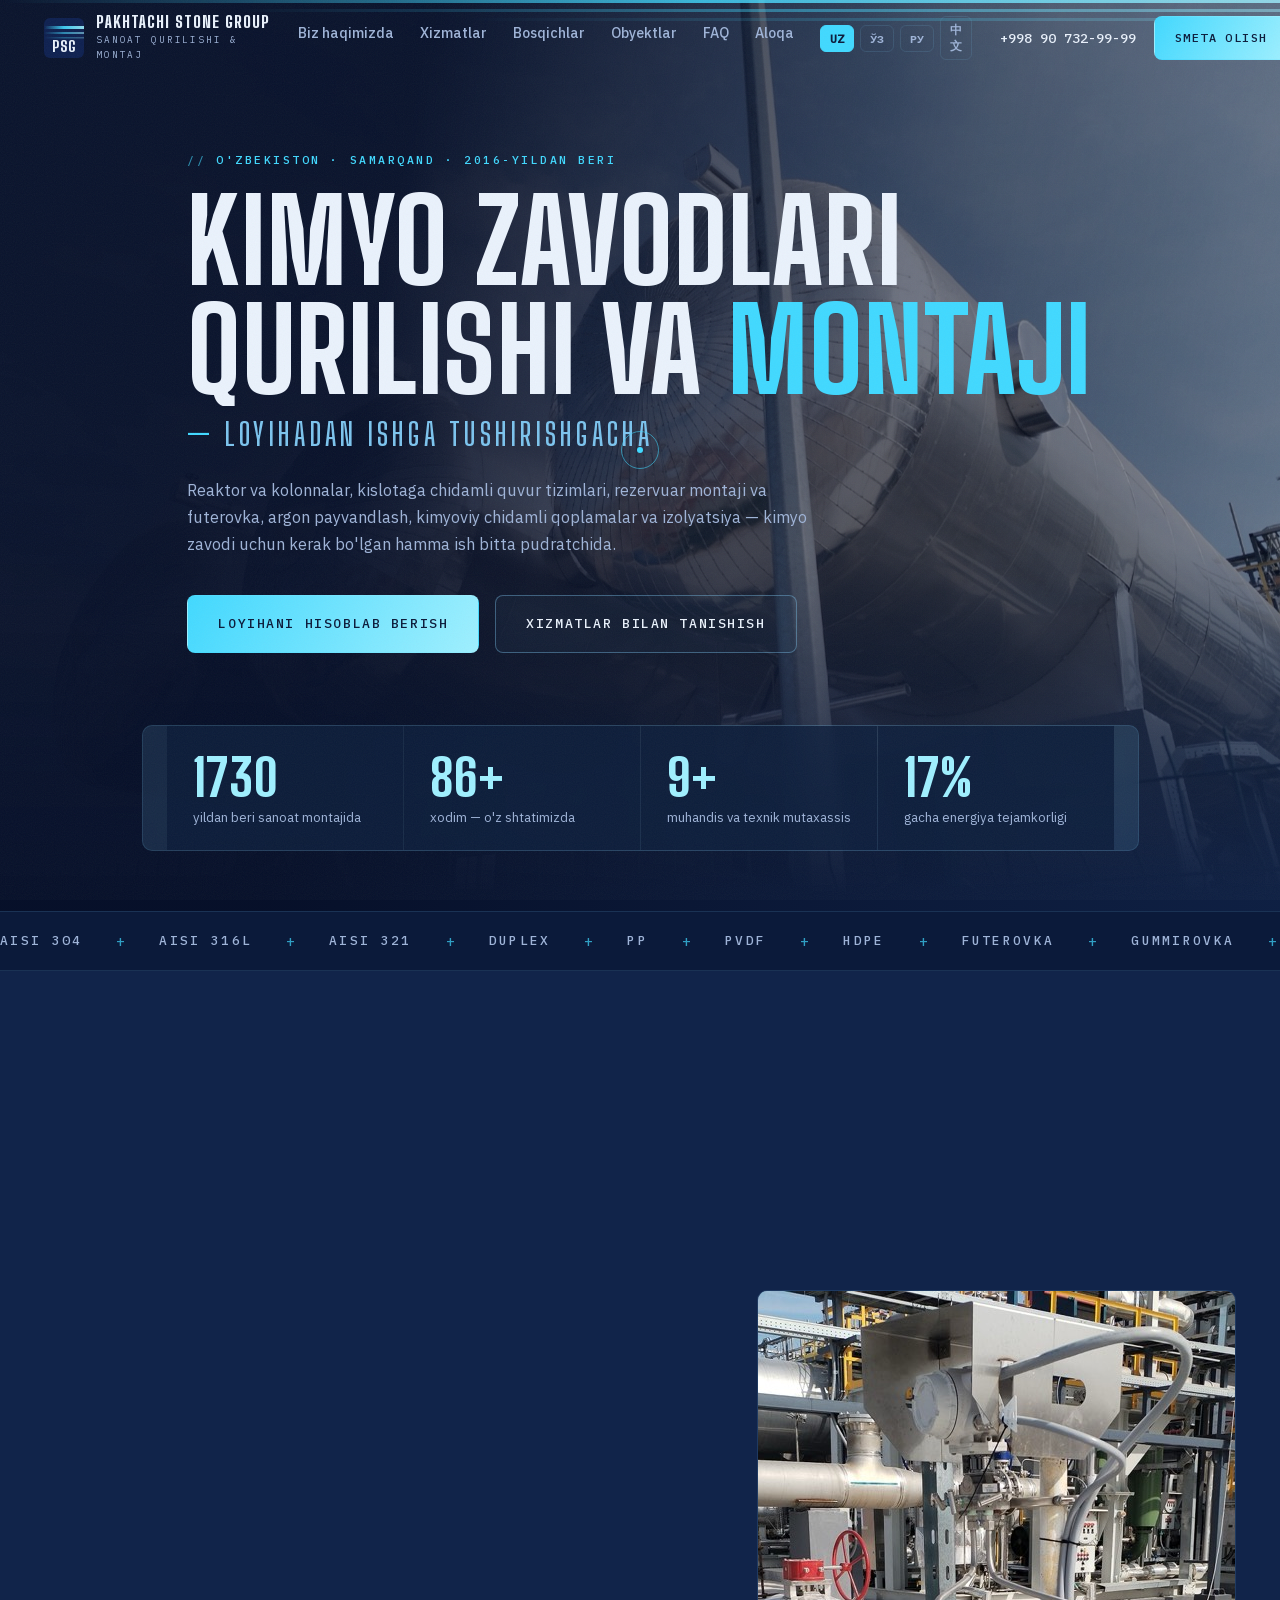
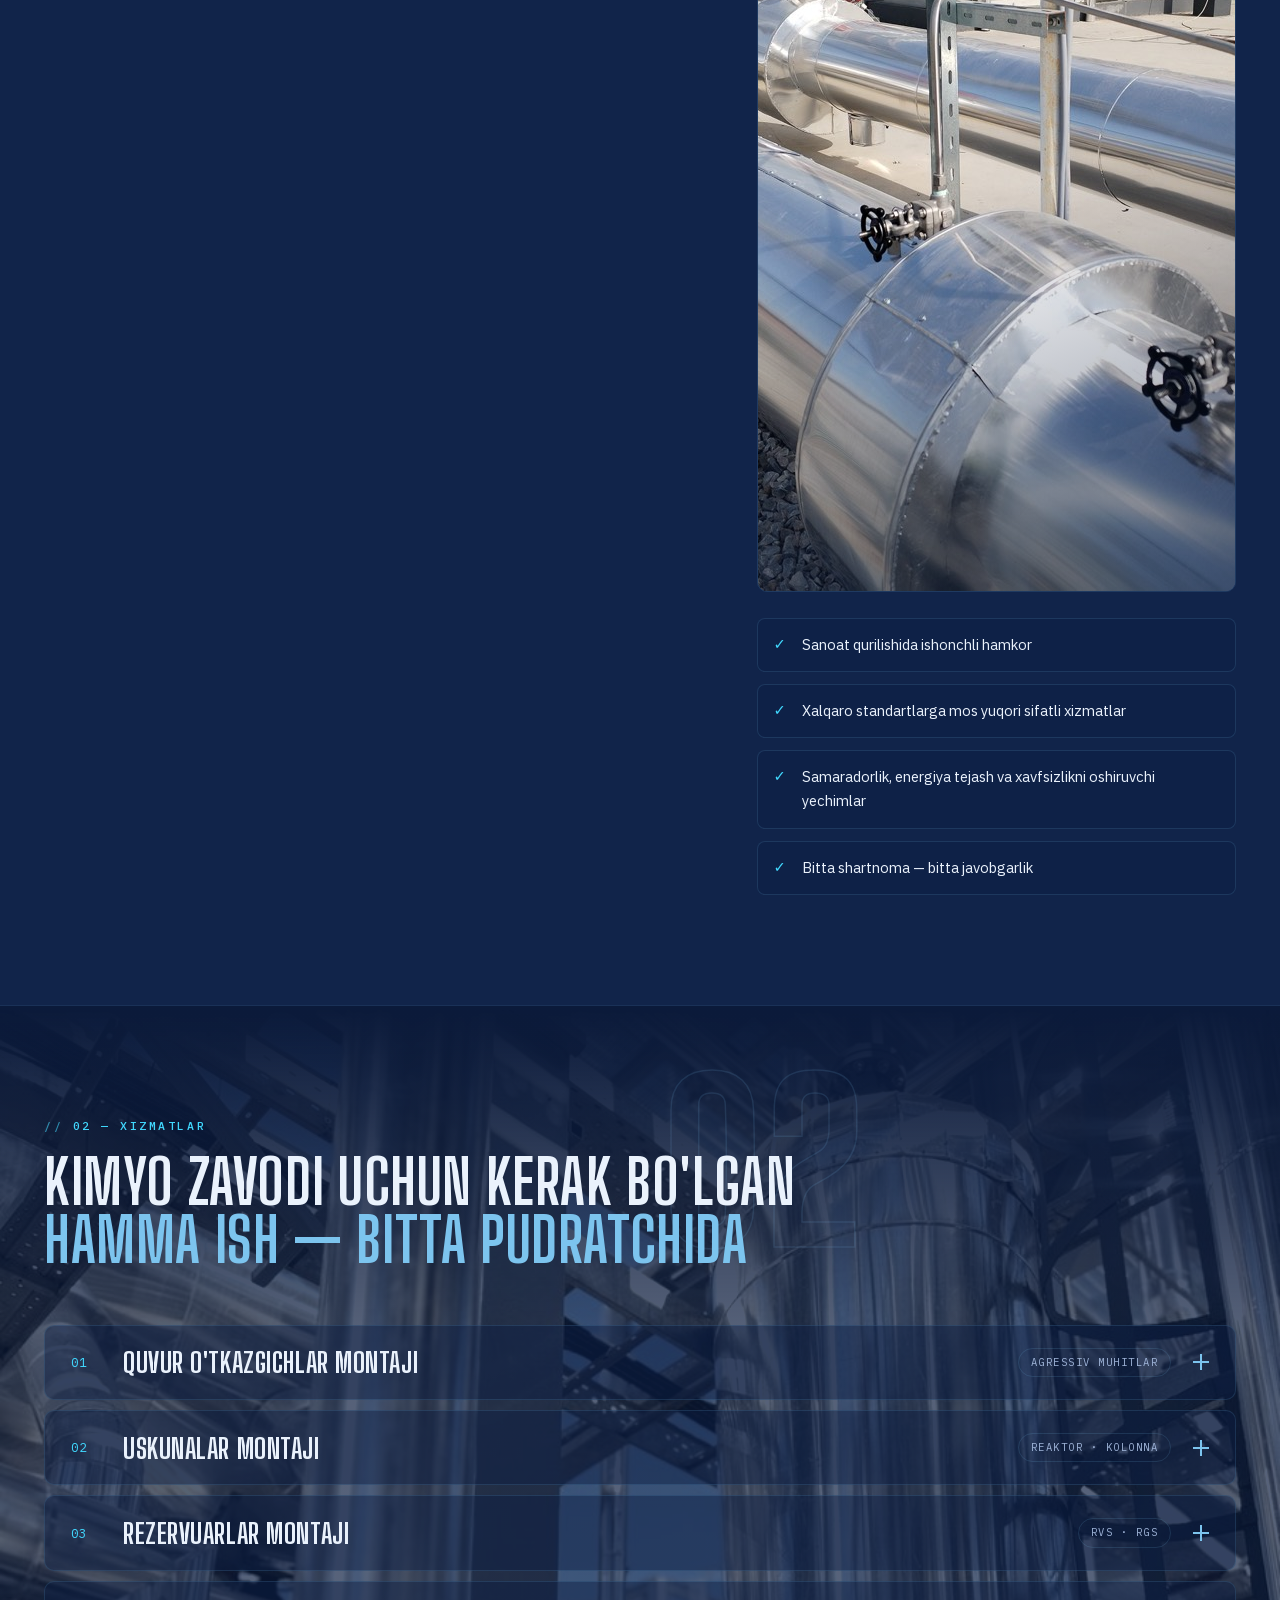
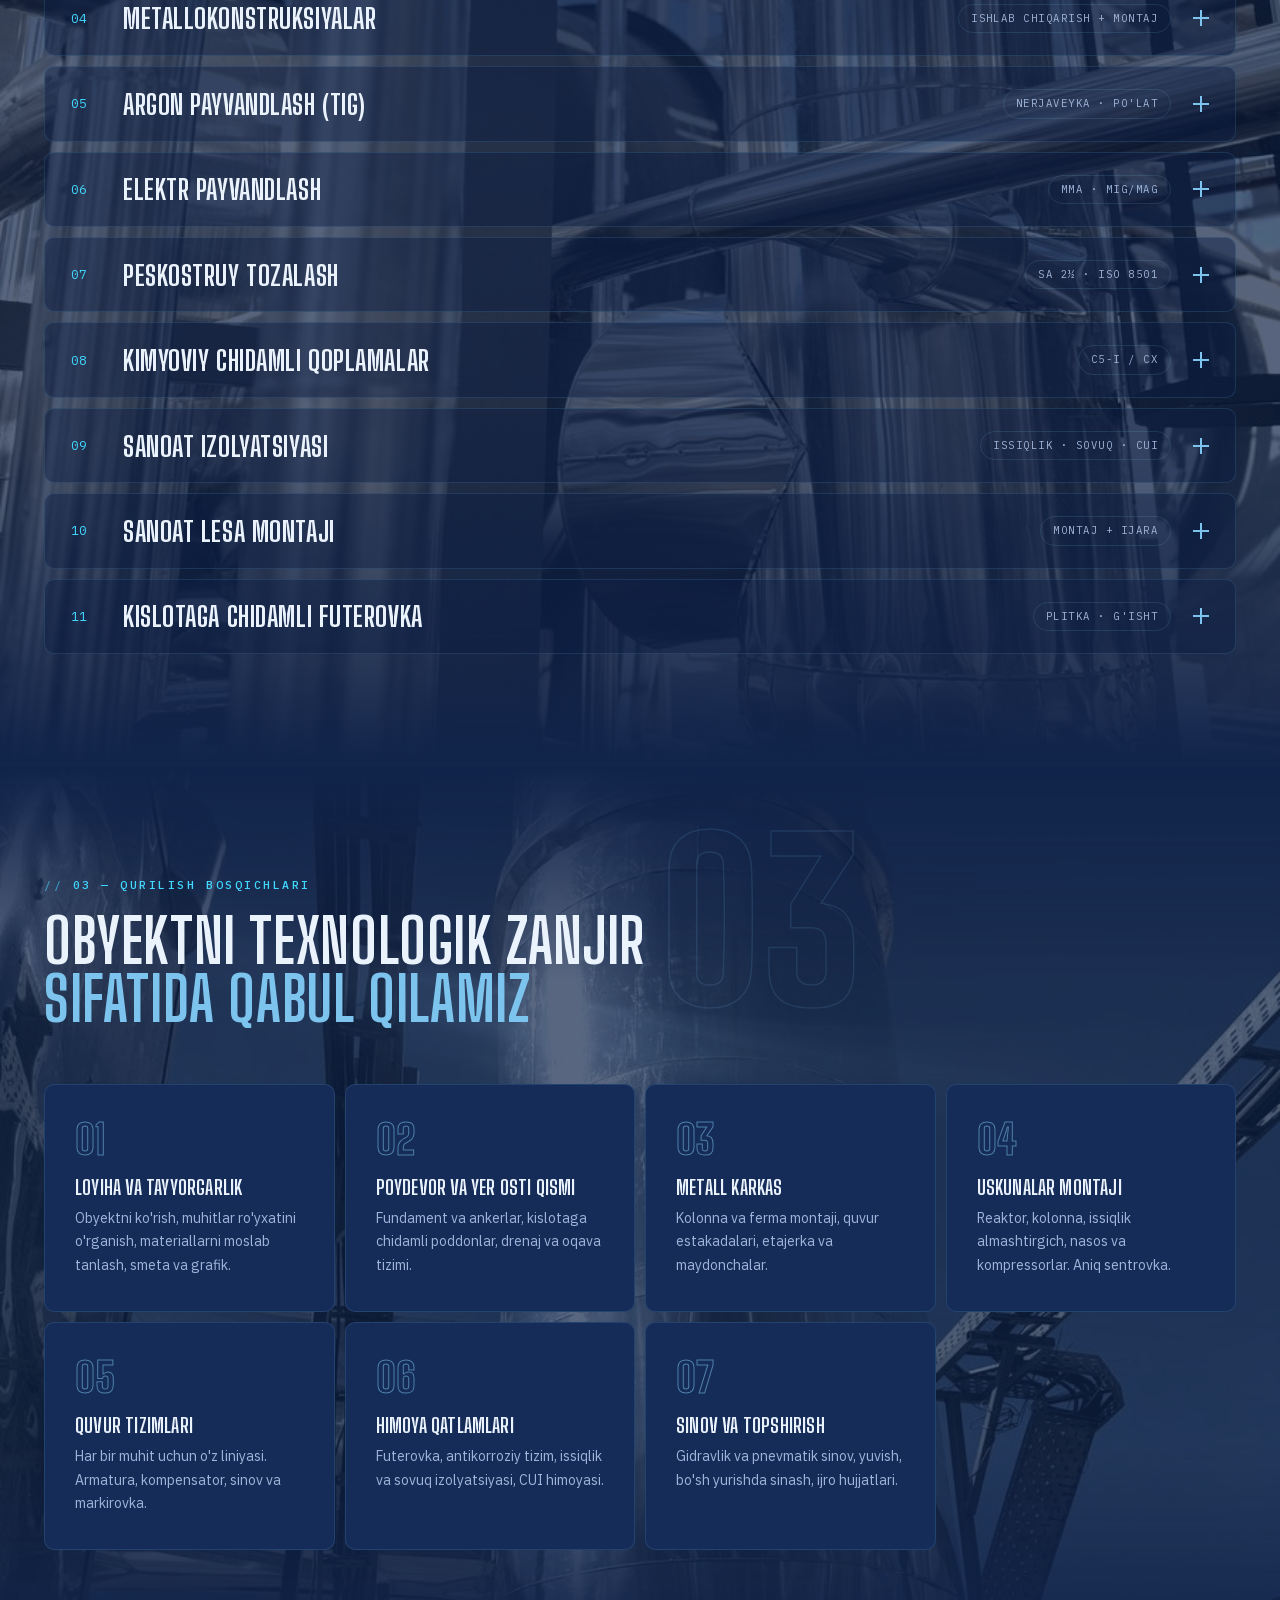
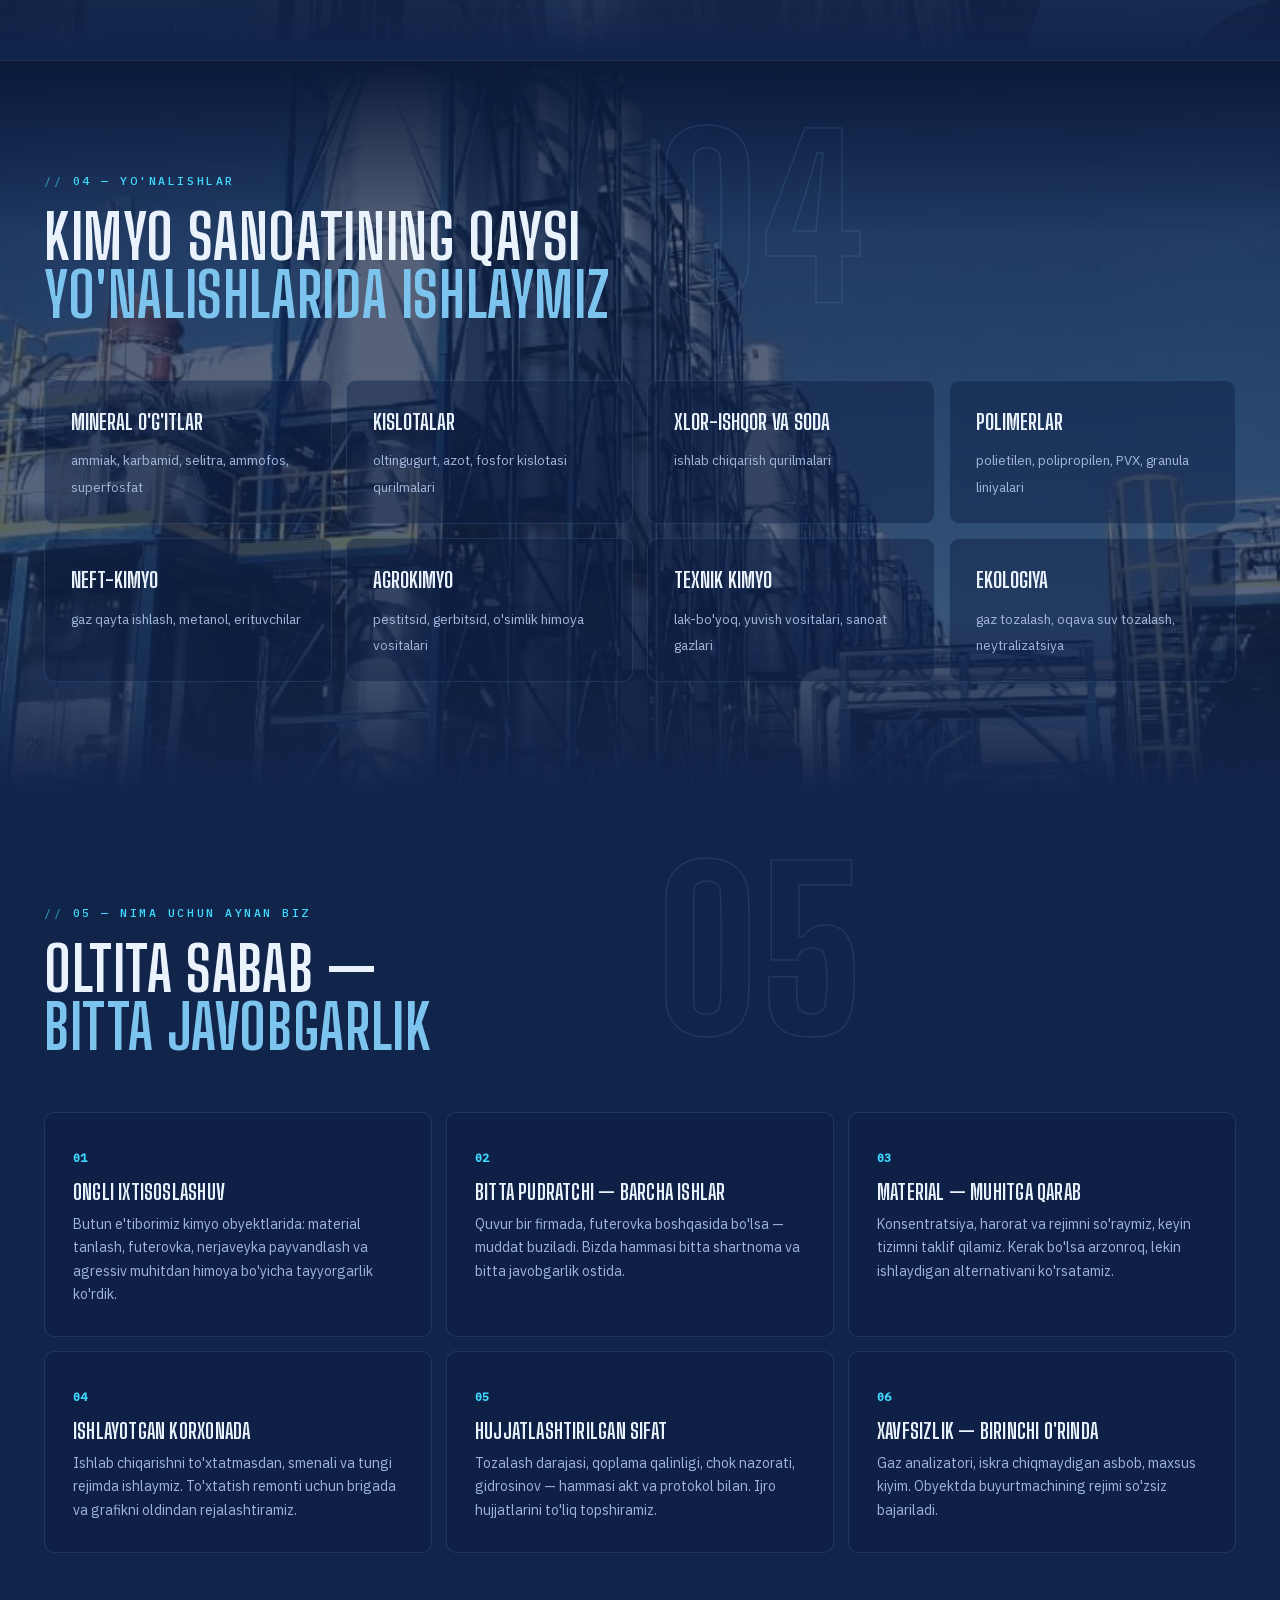
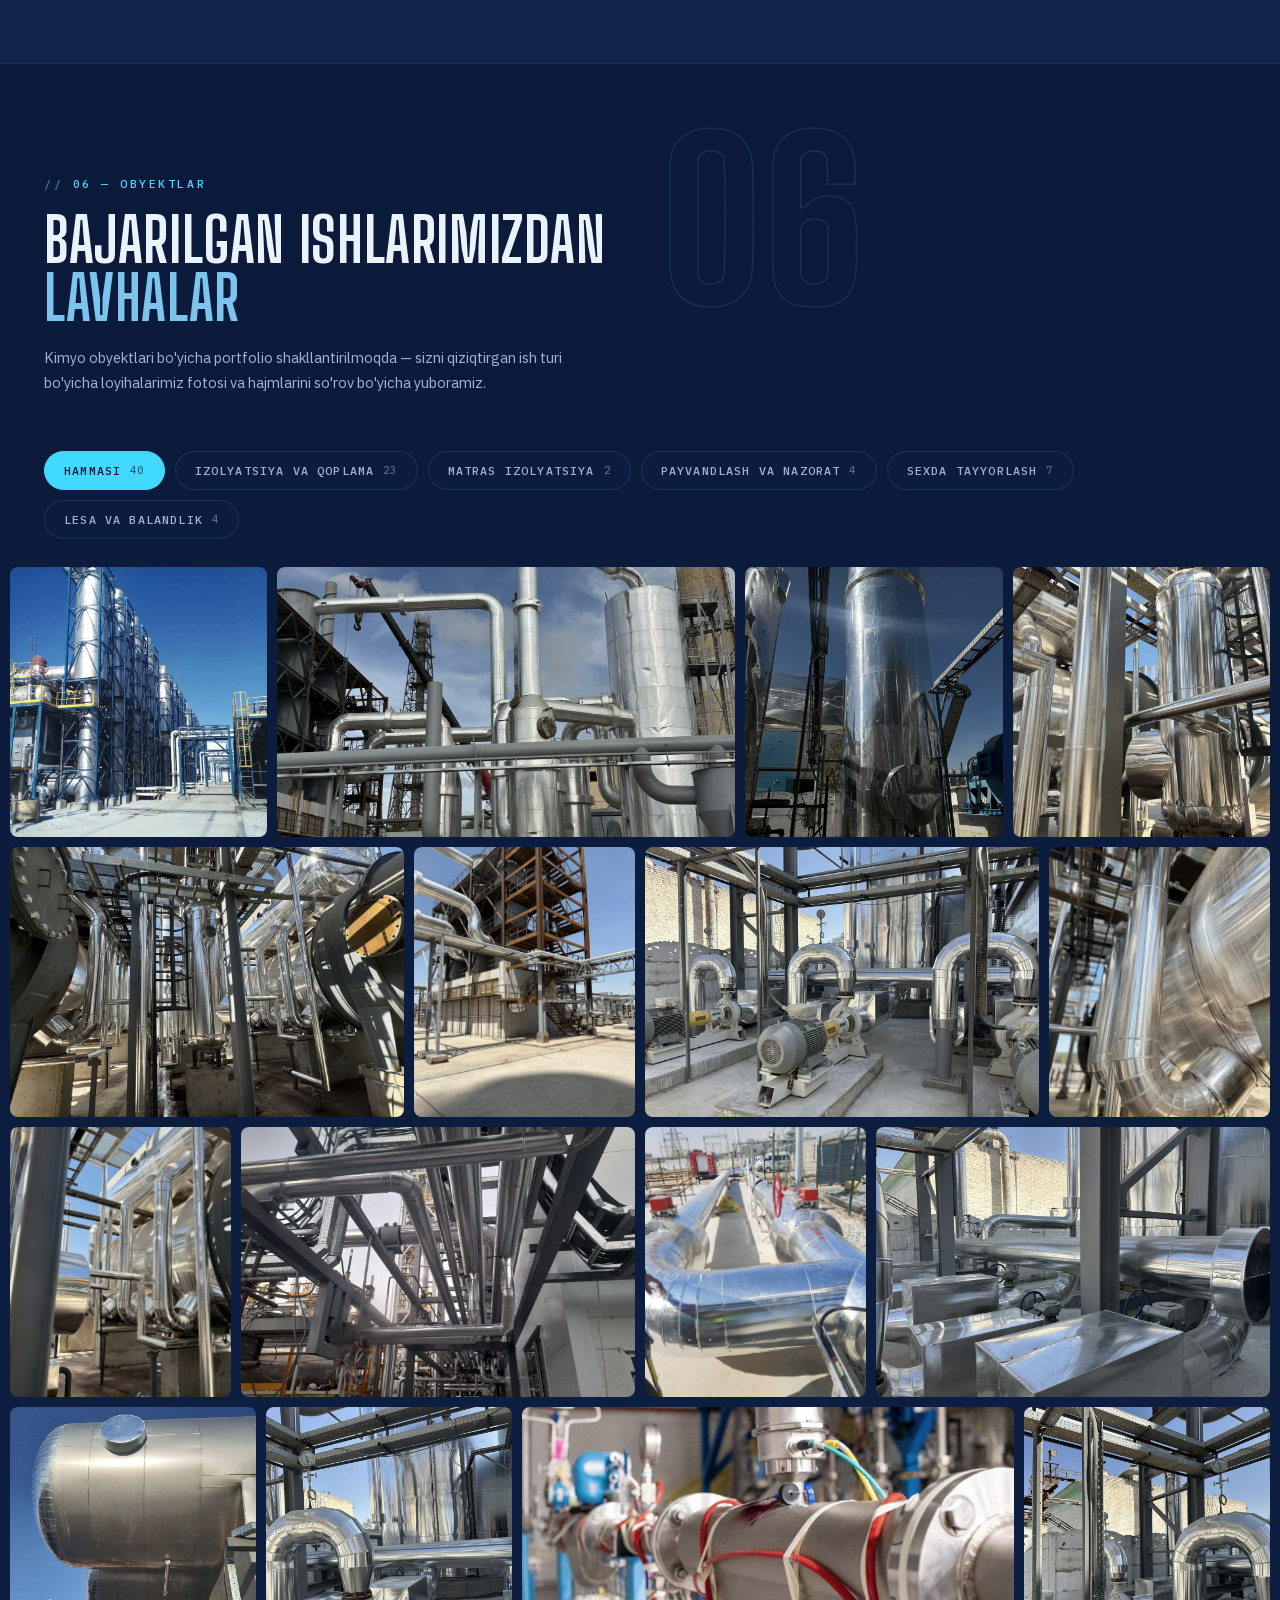
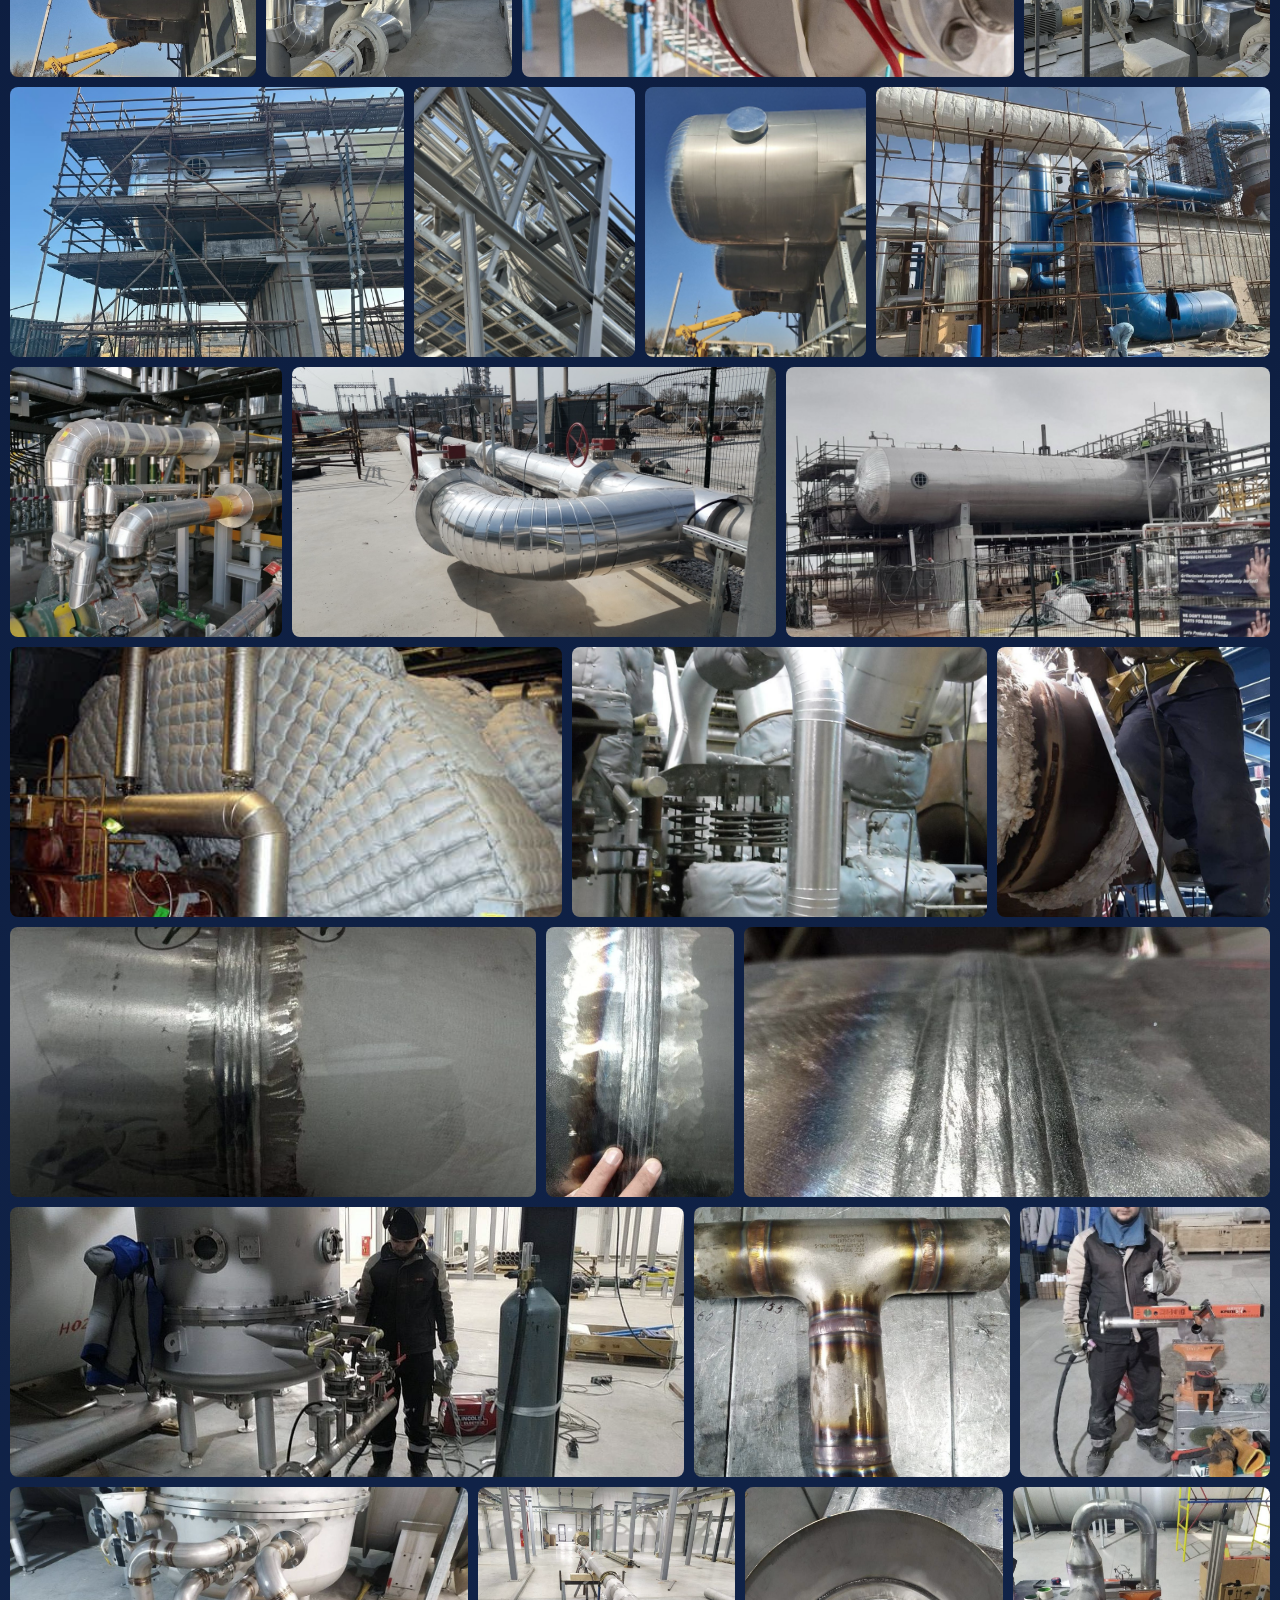
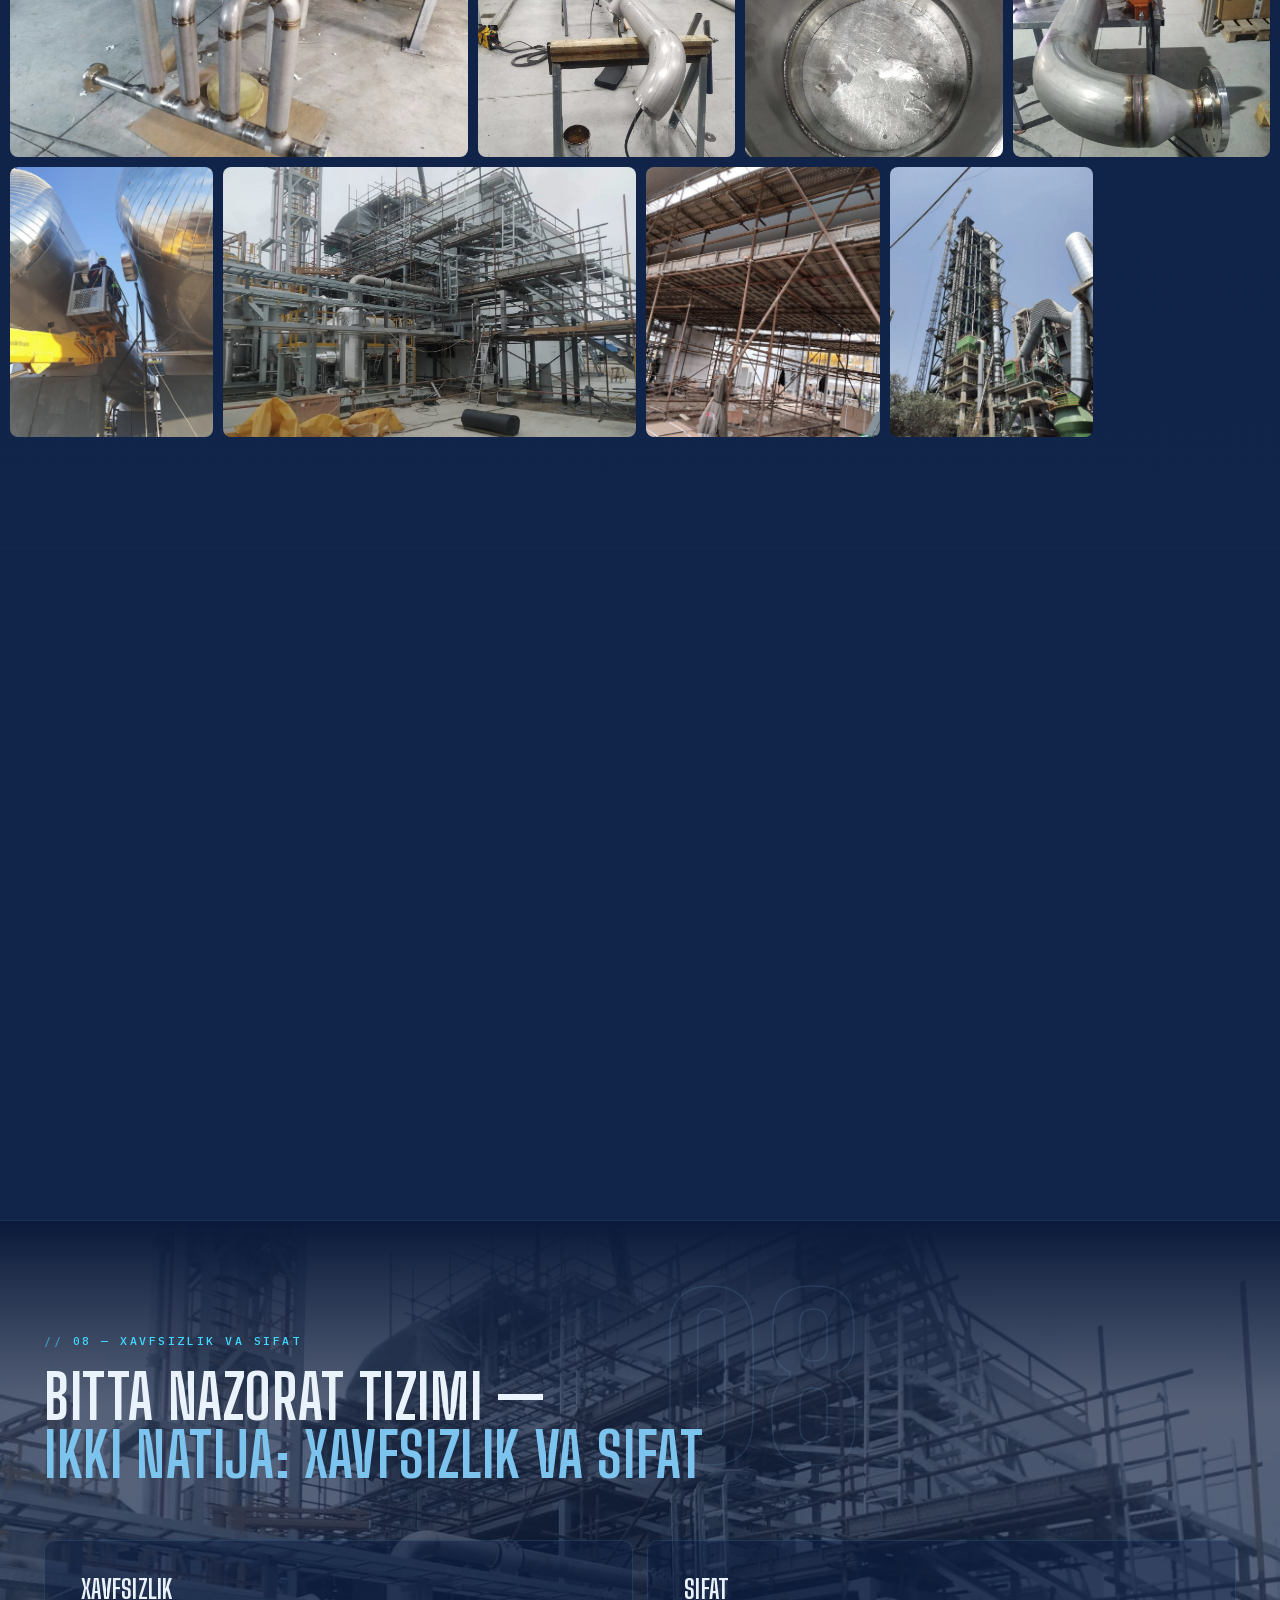
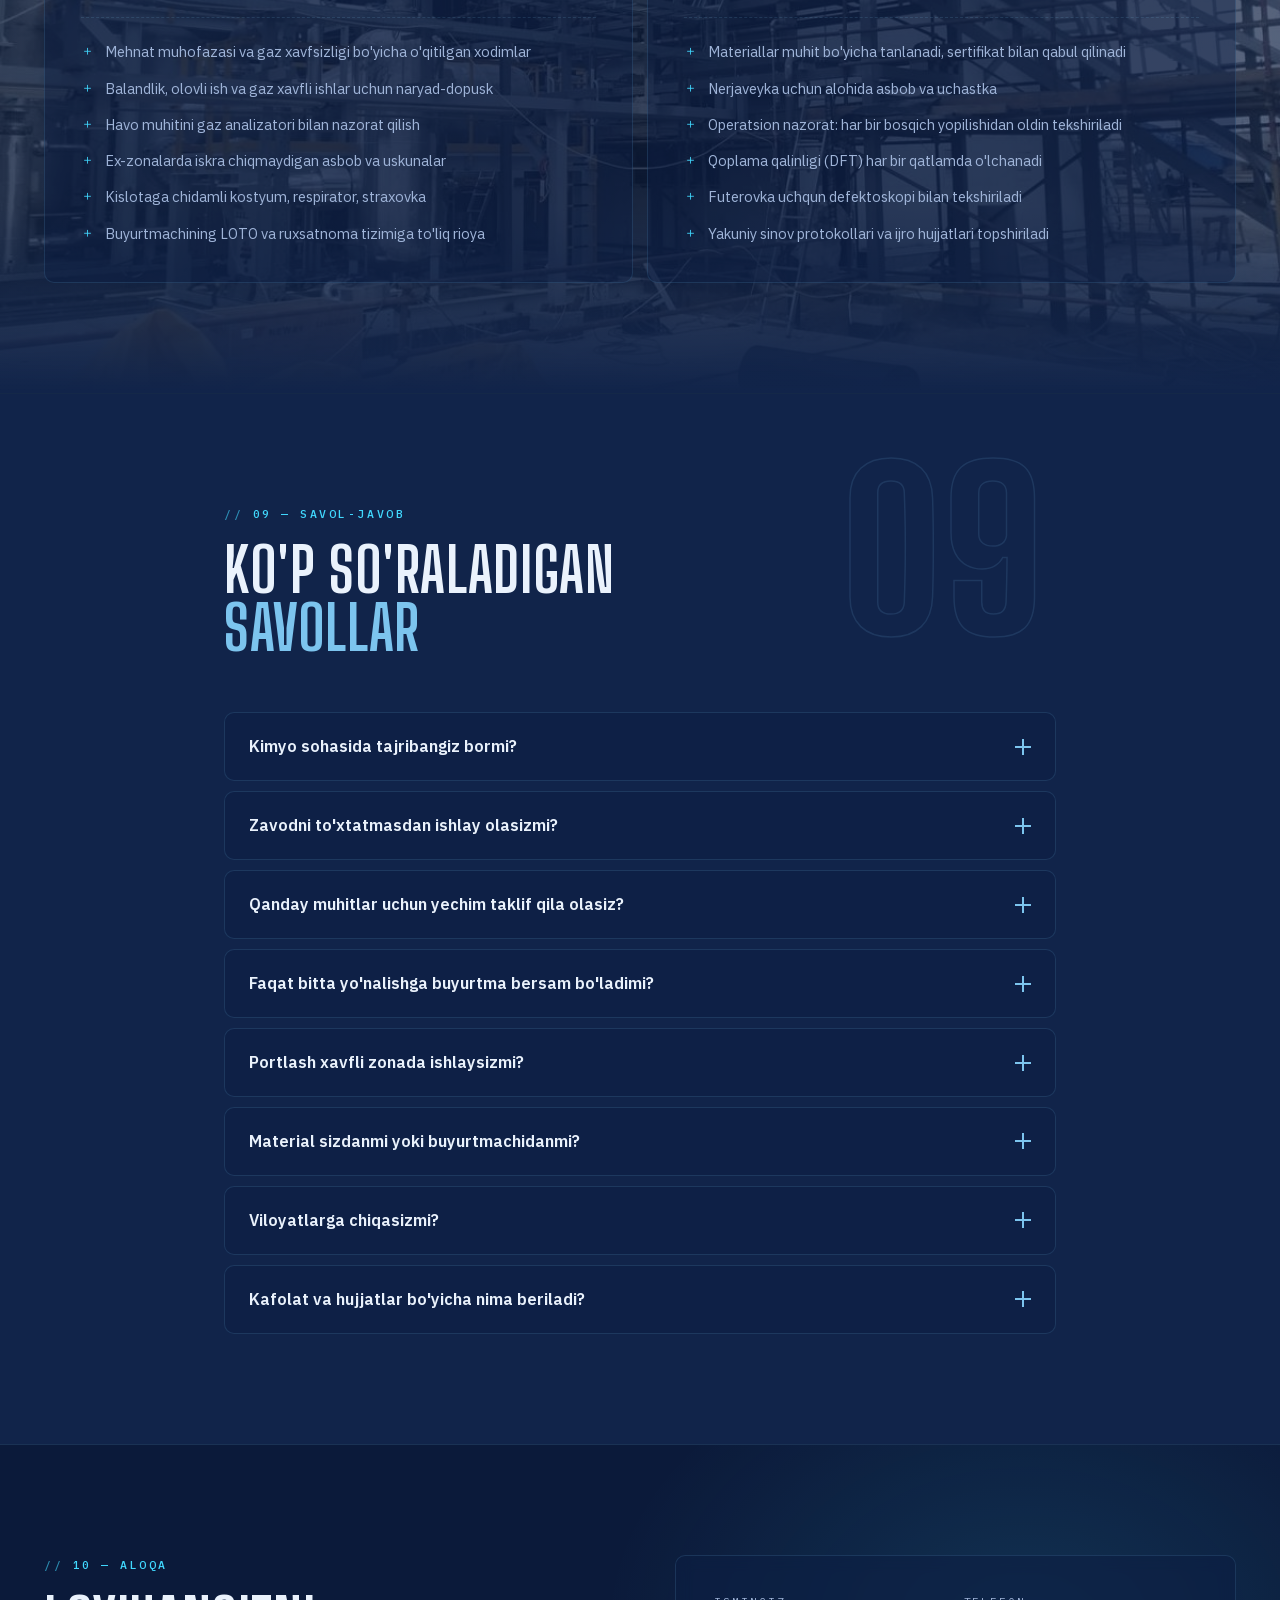
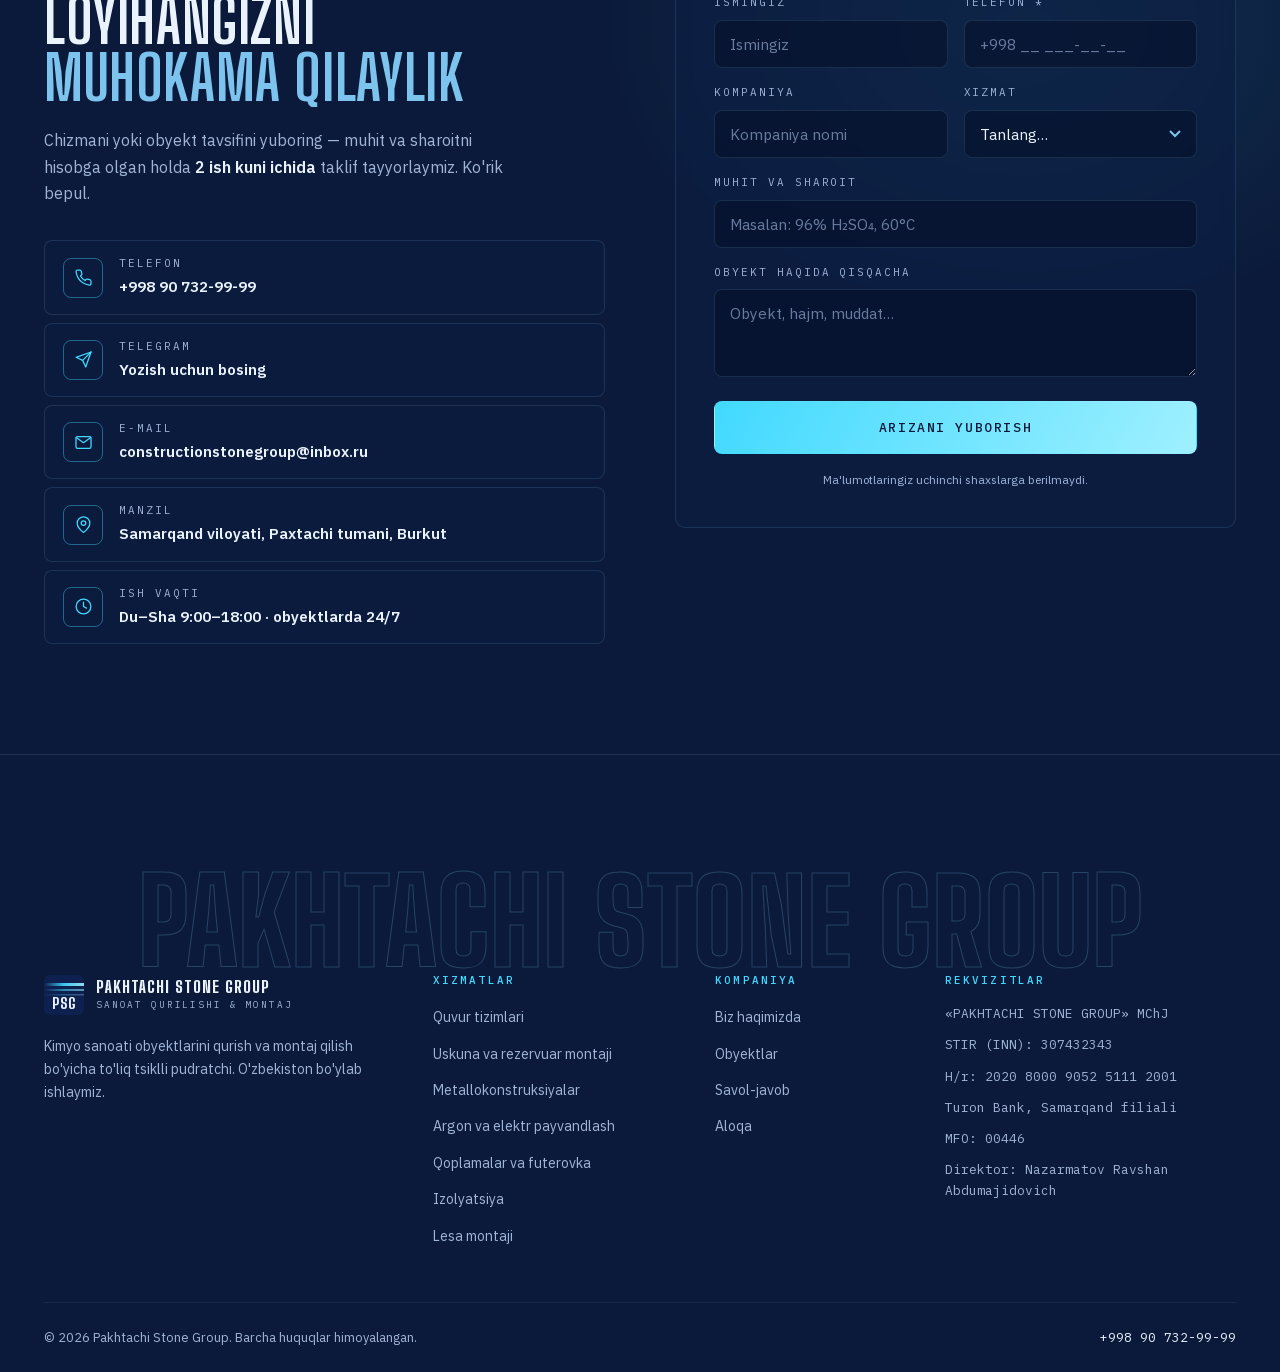
==== commit f6bd6f2f: "design: swap the safety section backdrop p-weld-in-vessel filled the band with the welder's back — a" ====
--- a/index.html
+++ b/index.html
@@ -460,7 +460,7 @@
 
 <!-- ================= SAFETY ================= -->
 <section class="section section--alt section--photo" id="safety">
-  <div class="section__photo" aria-hidden="true" style="background-image:url(assets/img/p-weld-in-vessel.jpg);background-position:center 35%"></div>
+  <div class="section__photo" aria-hidden="true" style="background-image:url(assets/img/p-scaffold-wide.jpg);background-position:center 38%"></div>
   <div class="container">
     <div class="section__head reveal" data-num="08">
       <p class="label" data-i18n="safety.label">08 — Xavfsizlik va sifat</p>
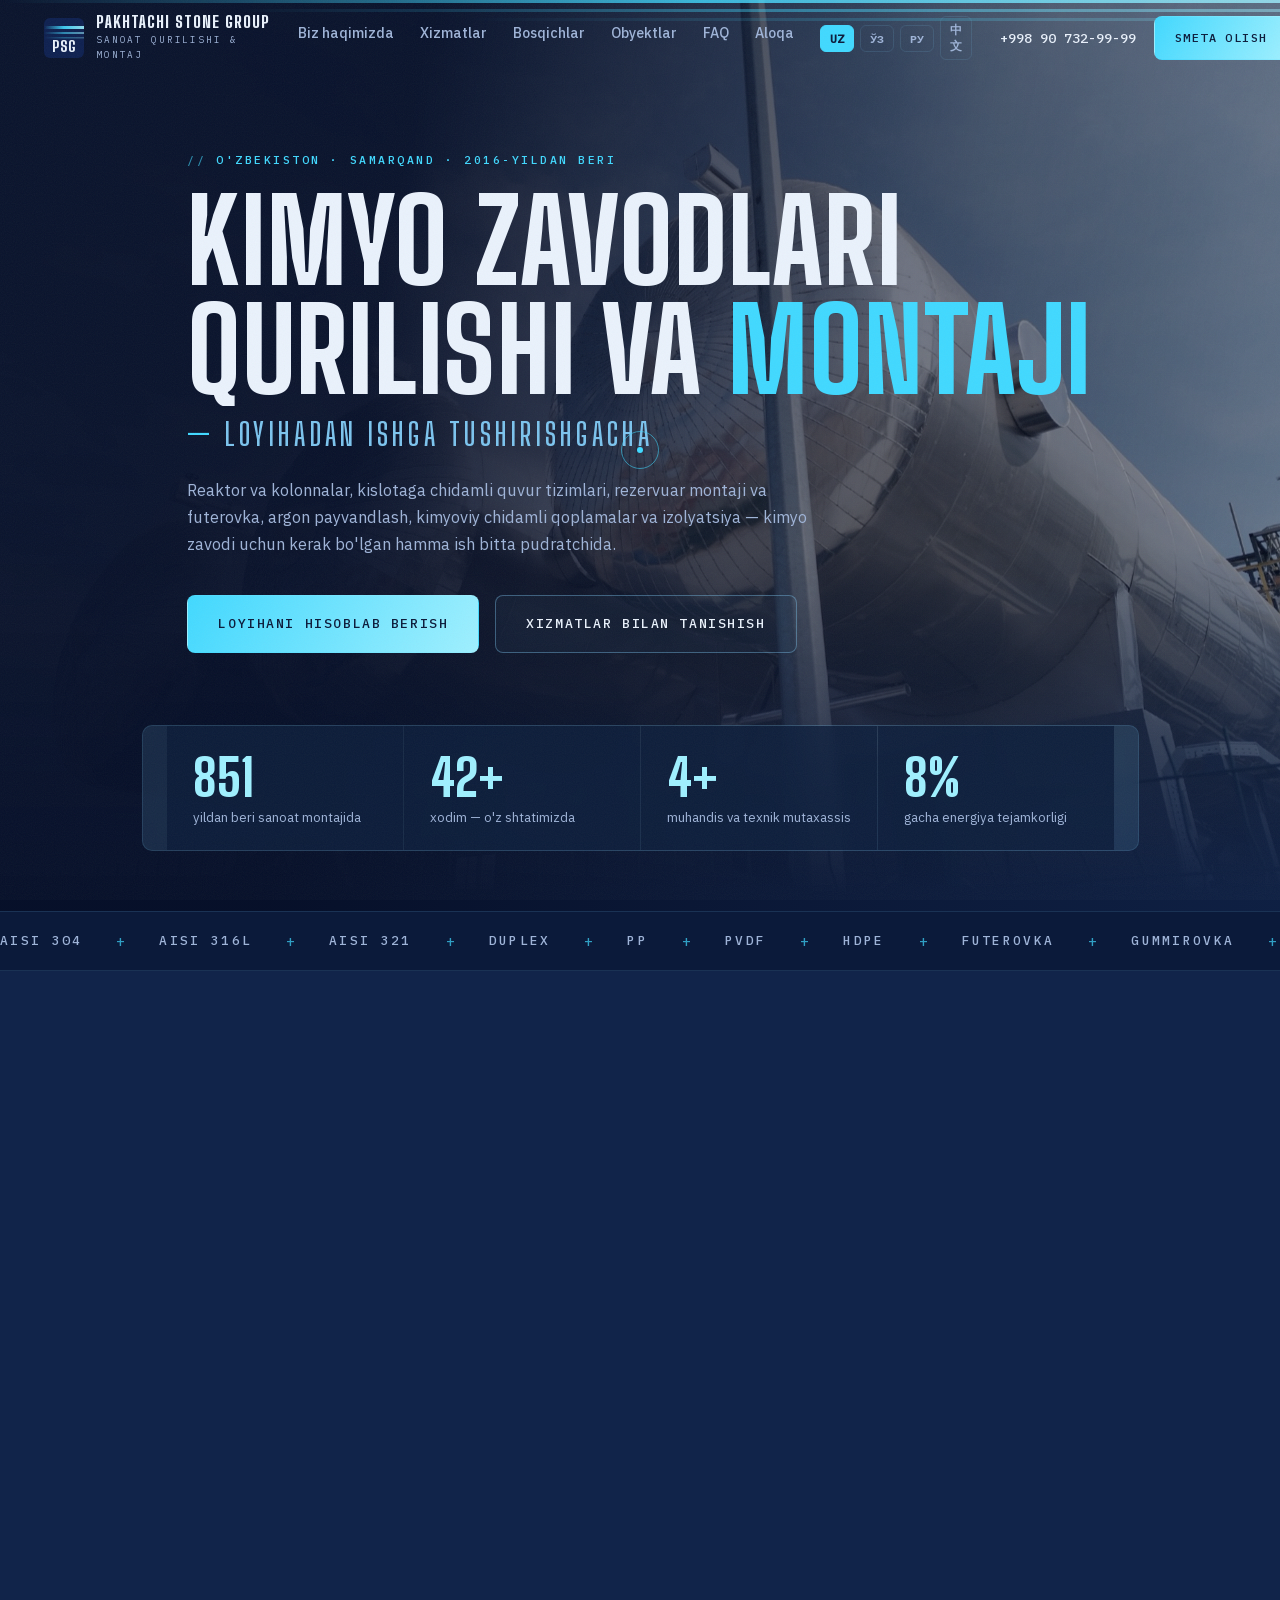
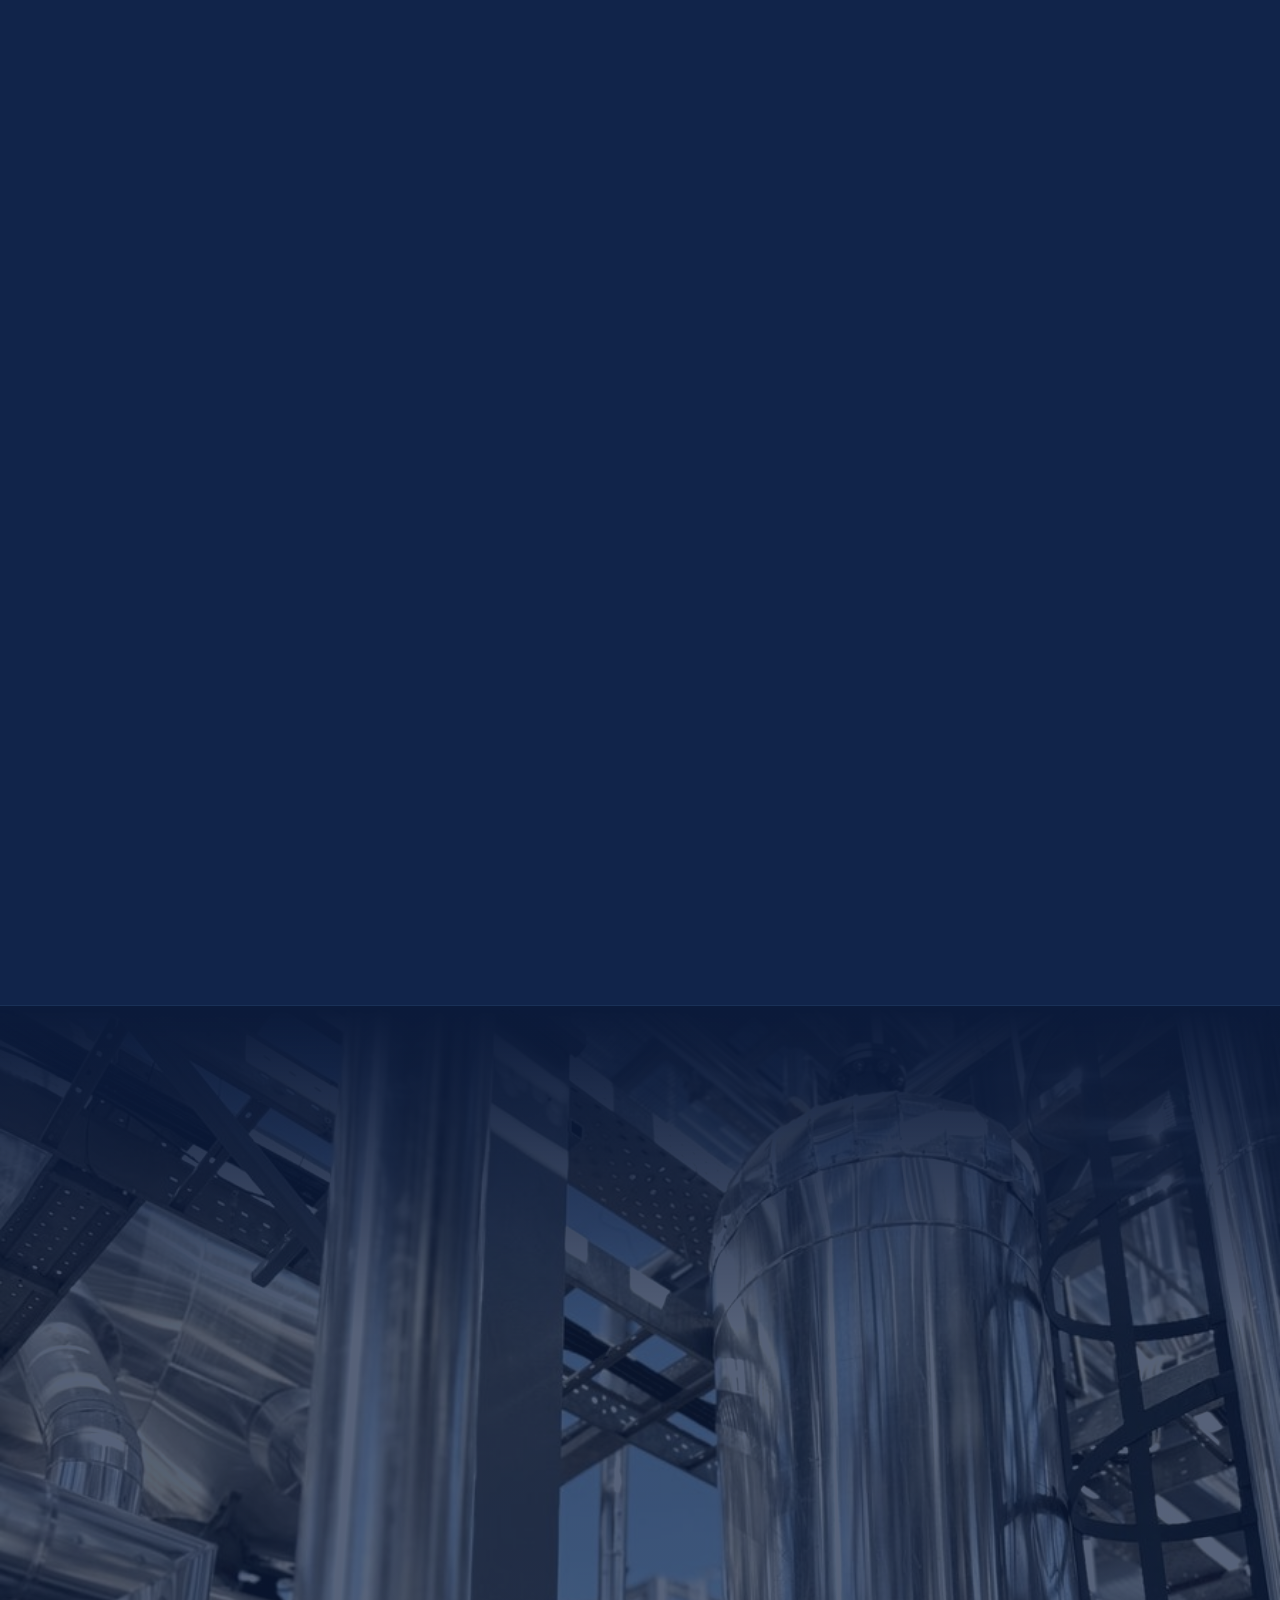
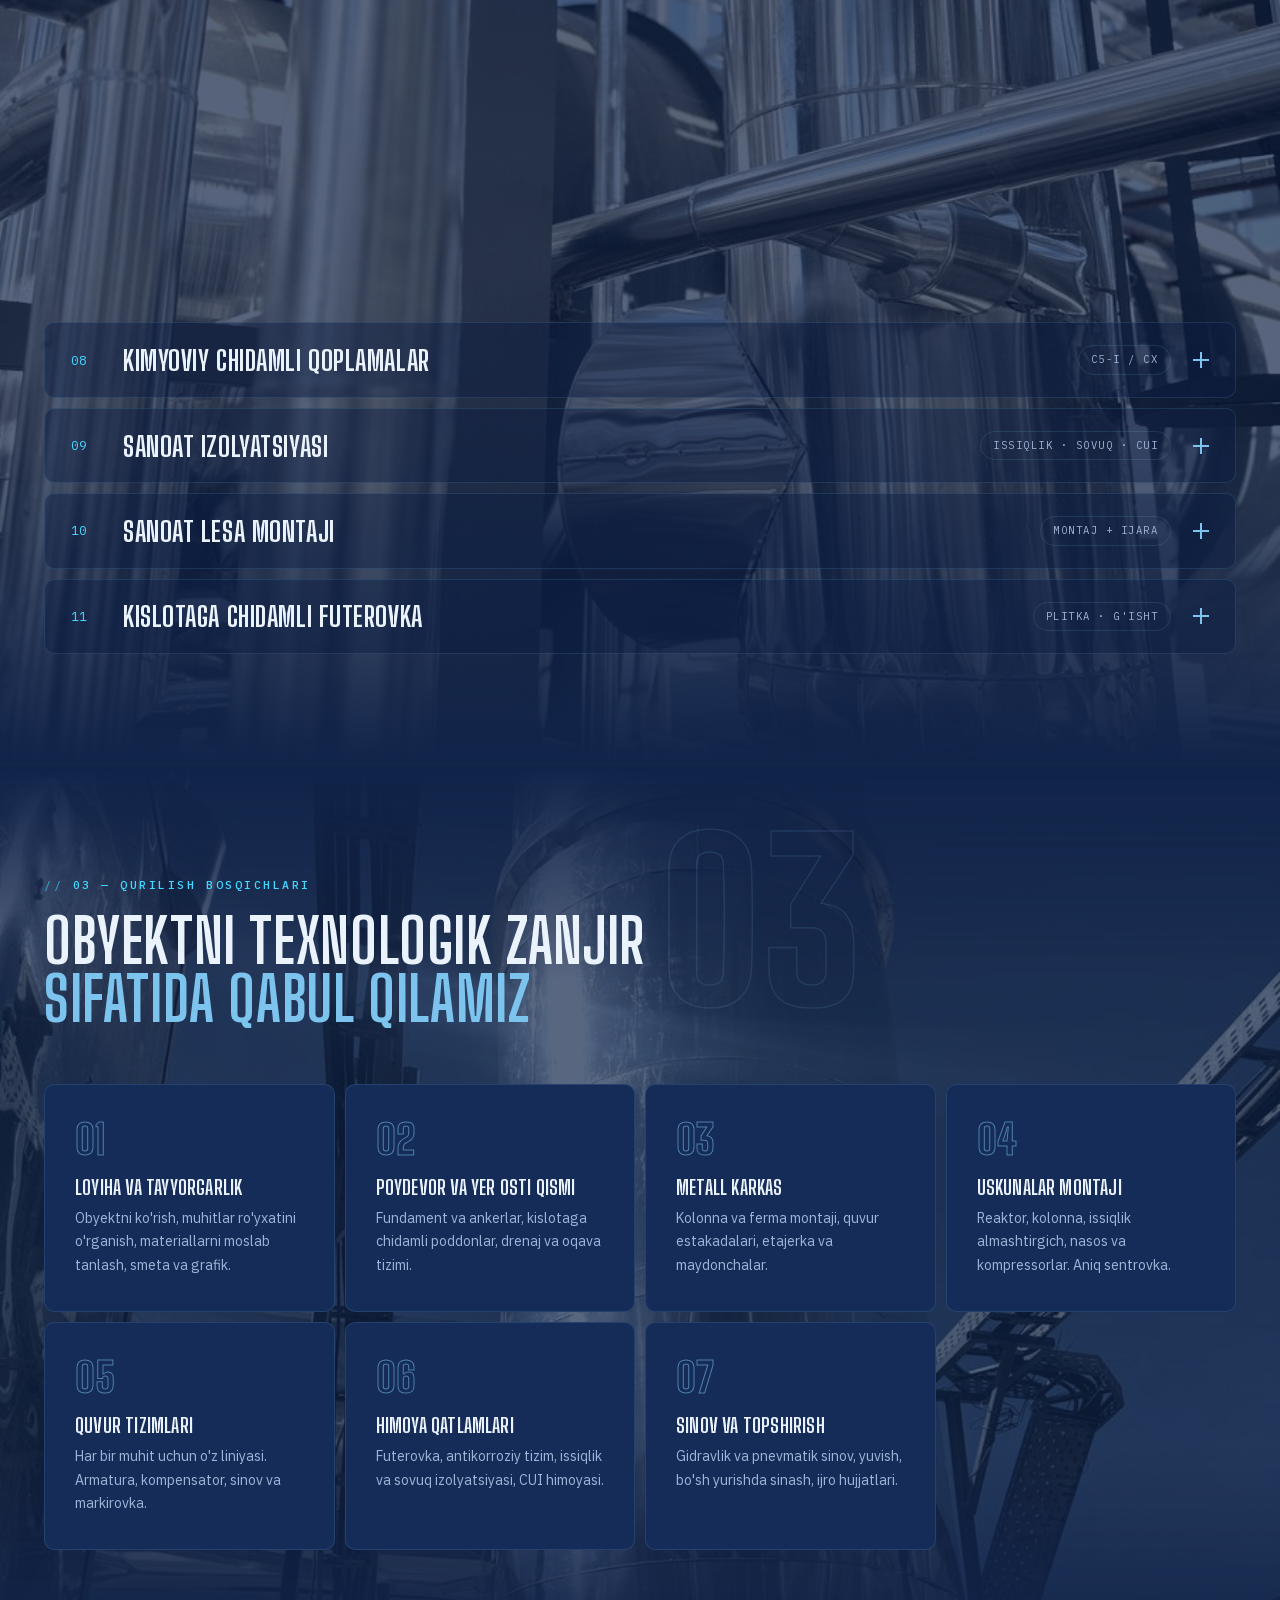
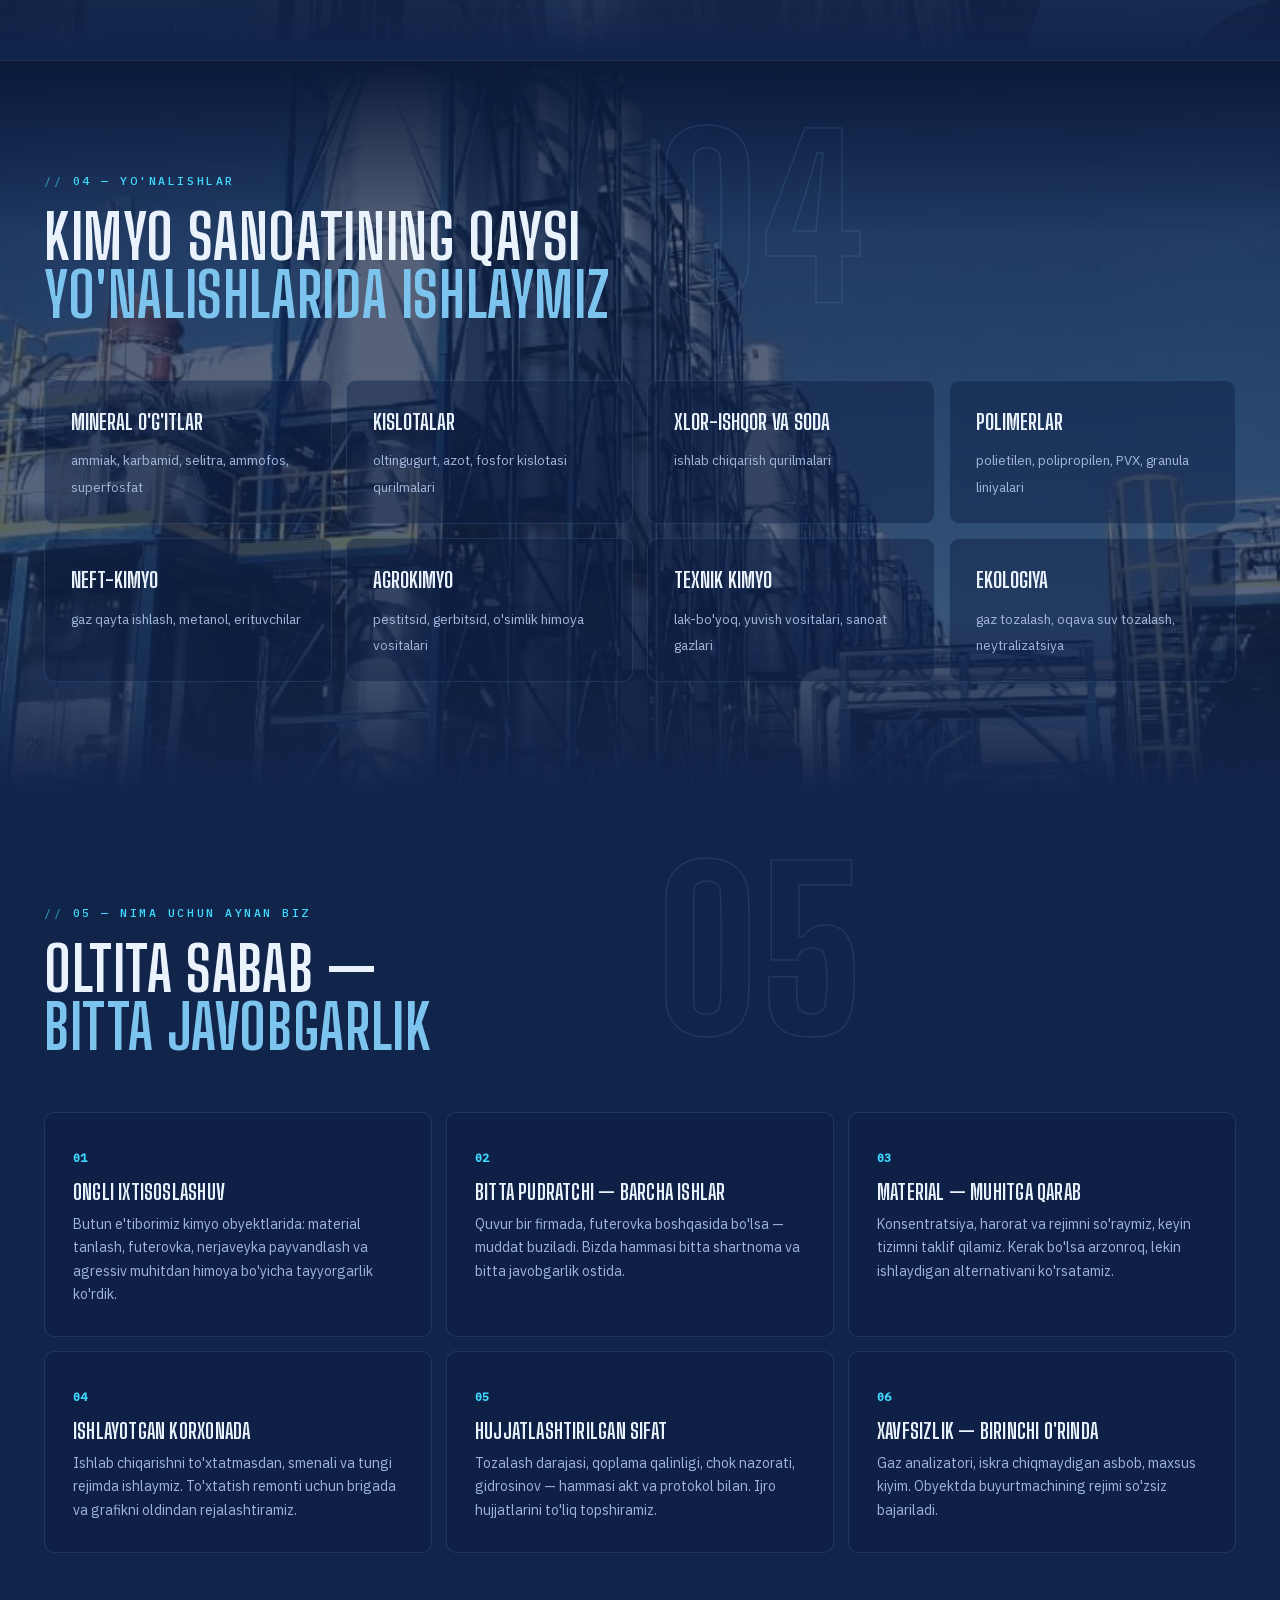
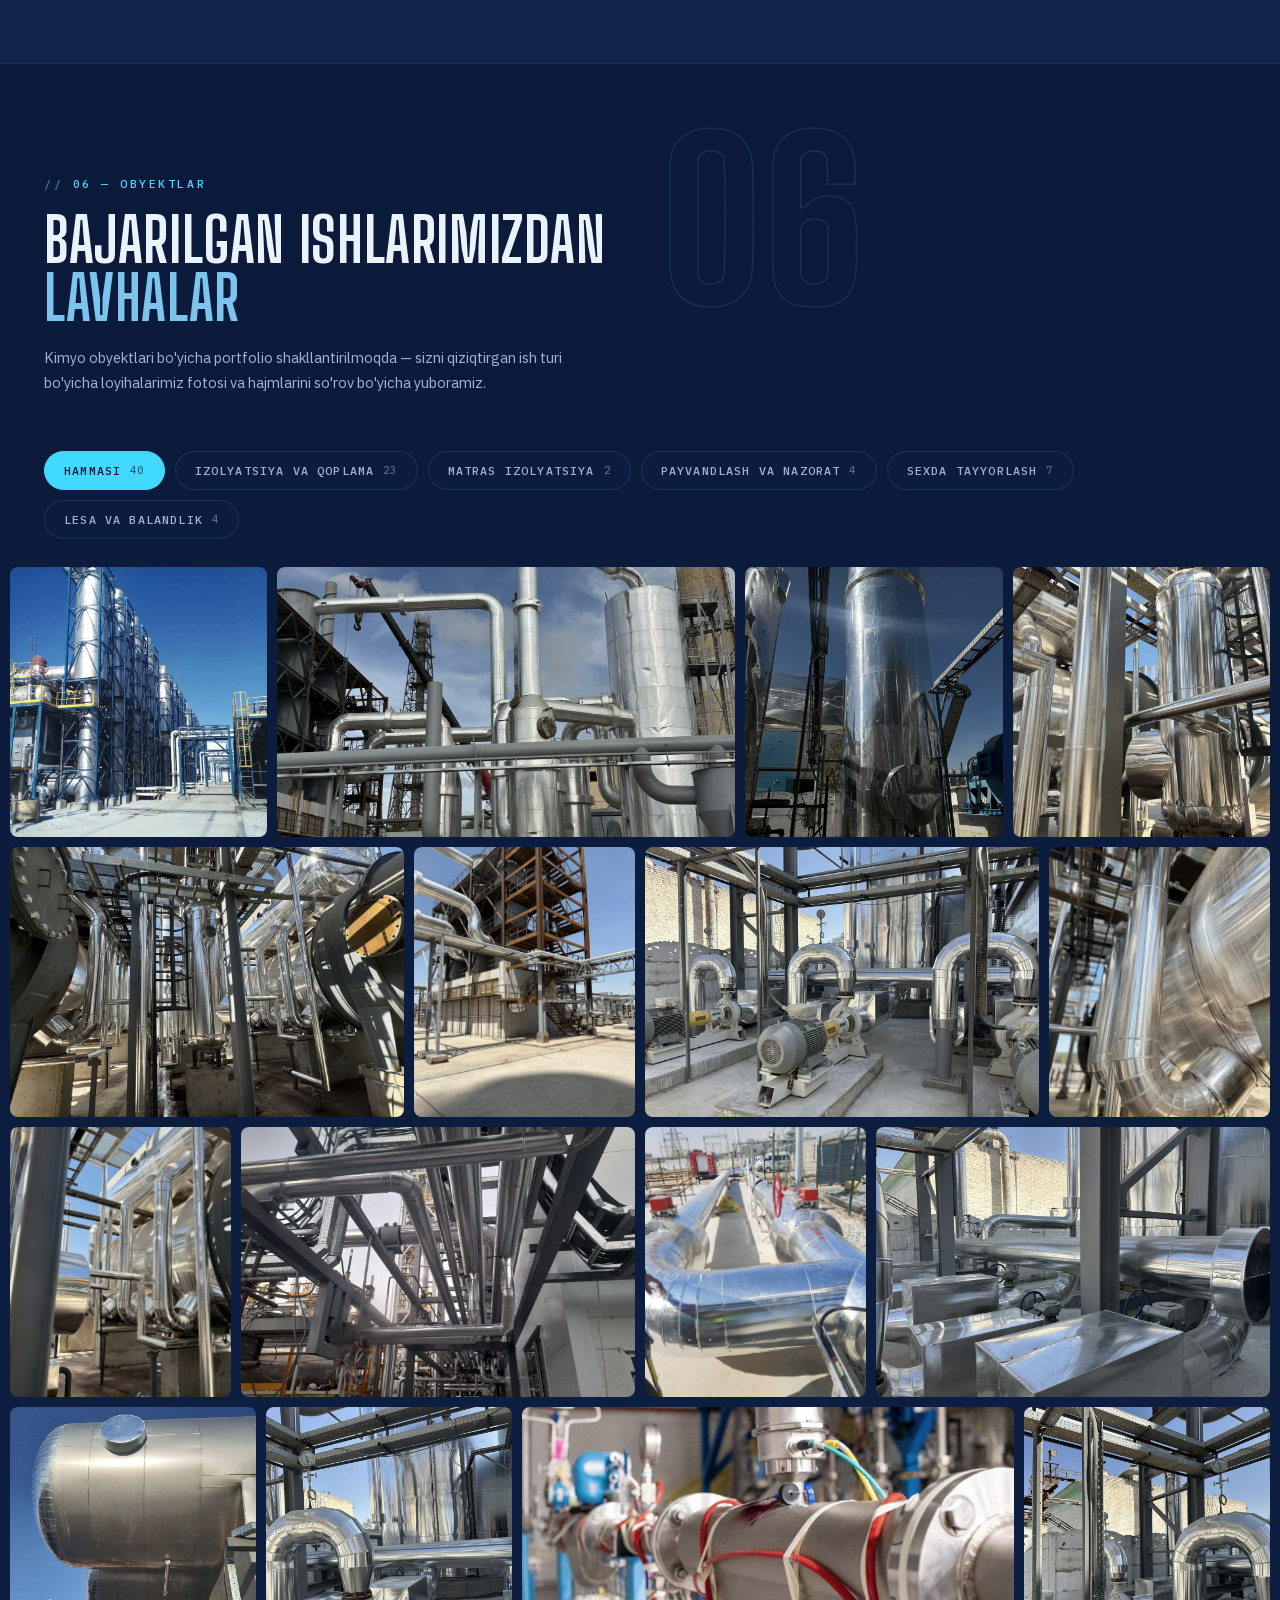
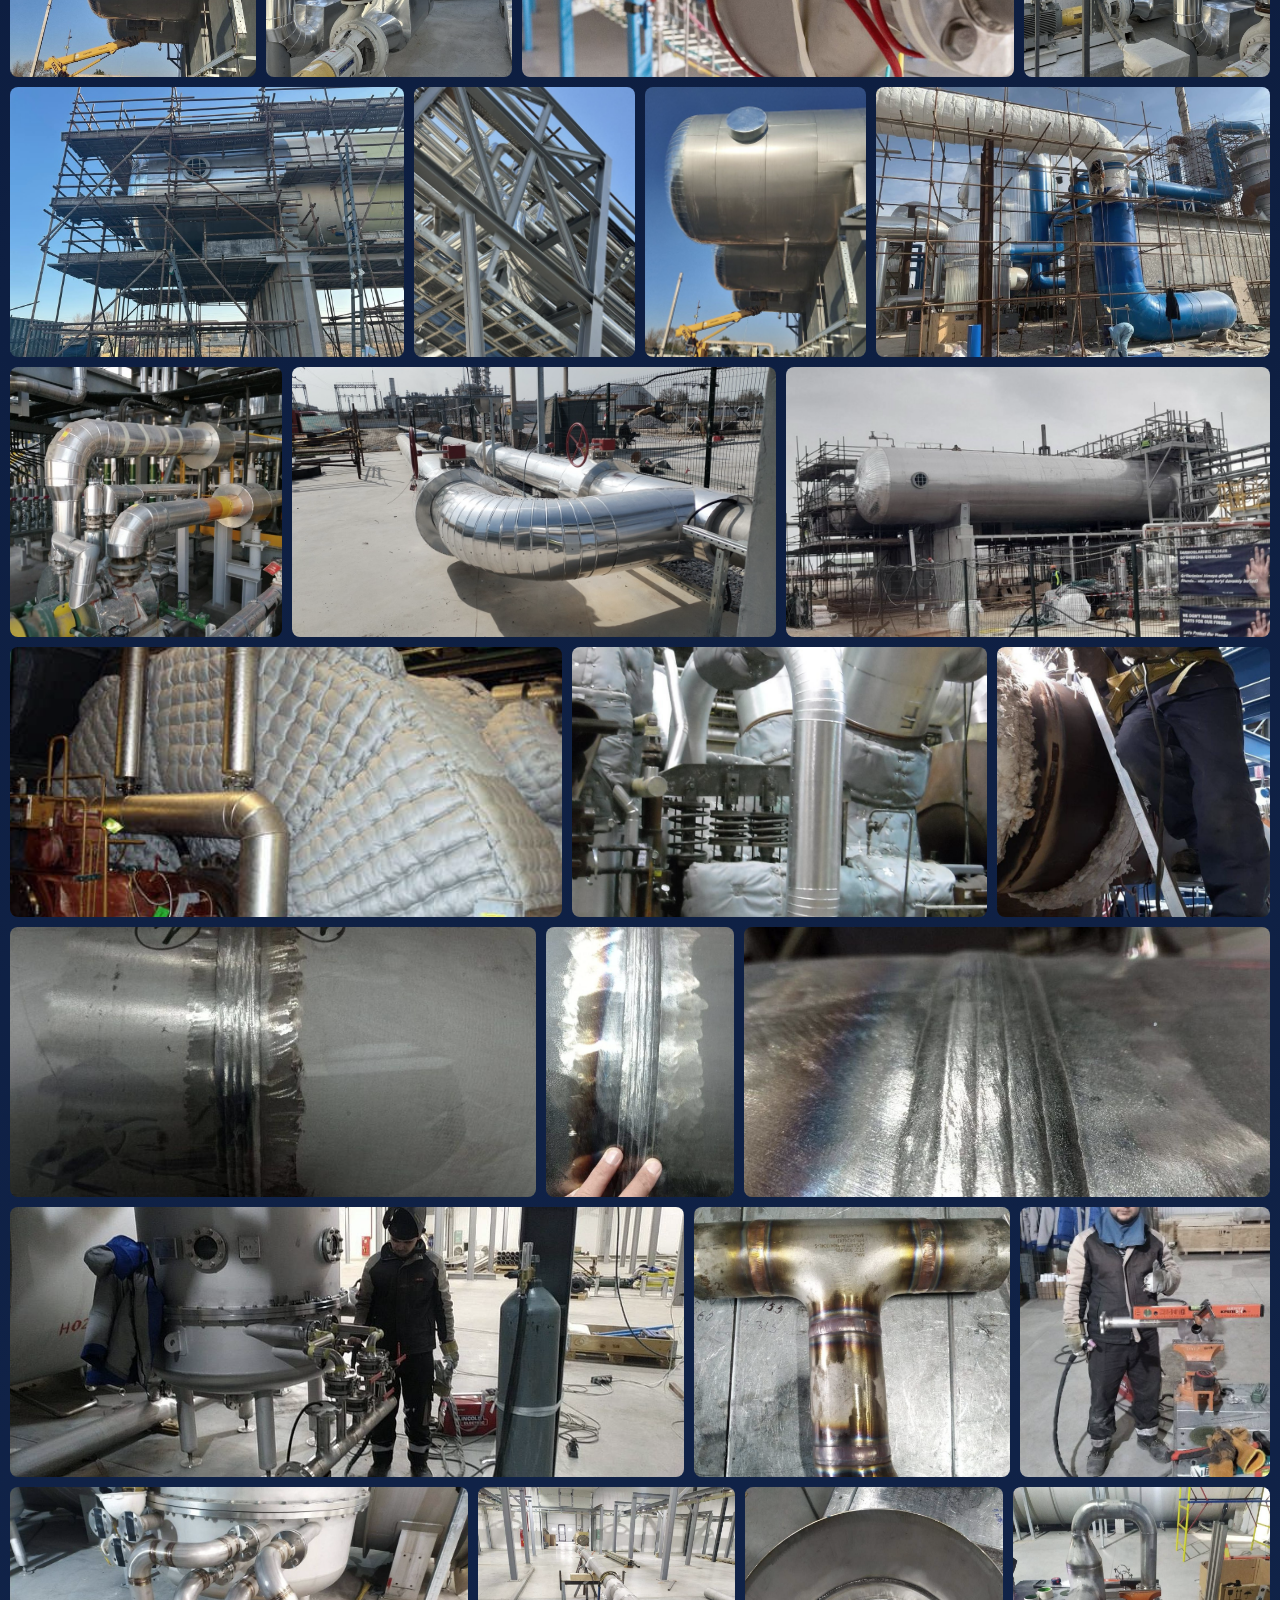
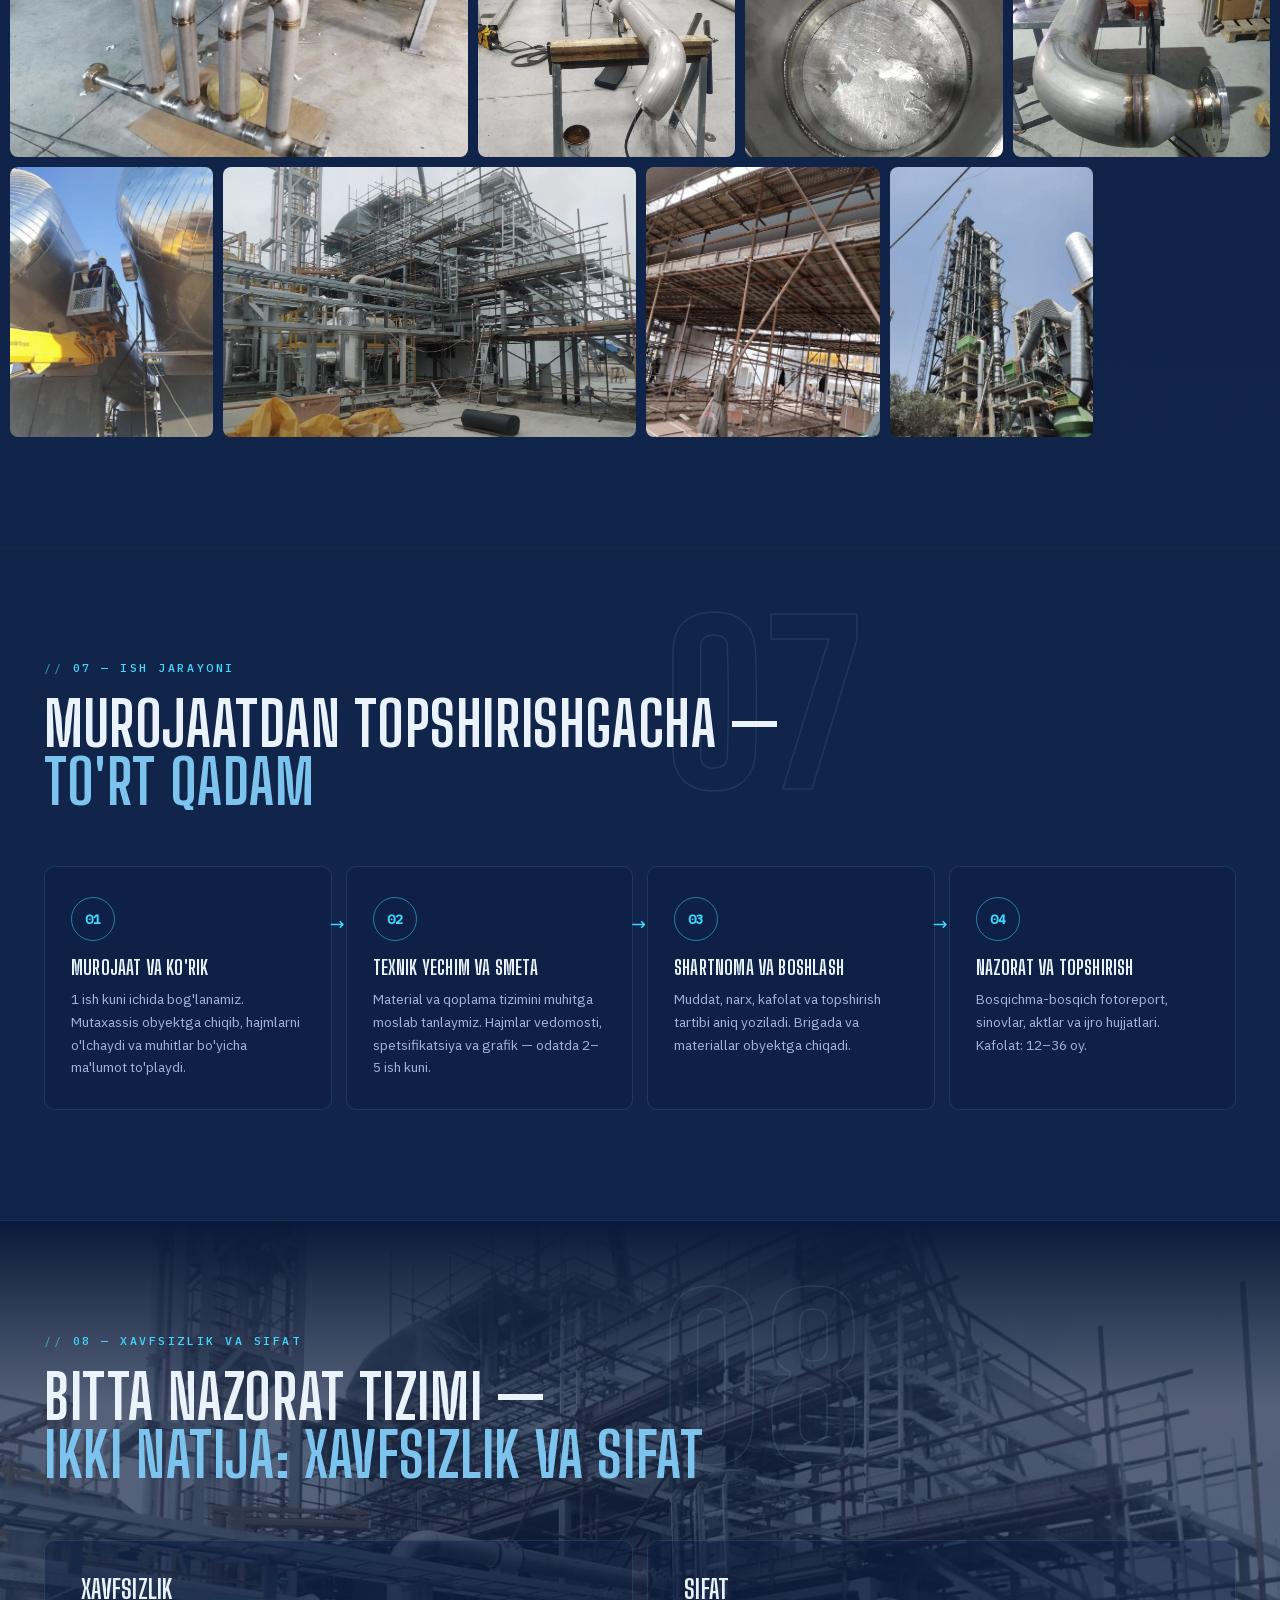
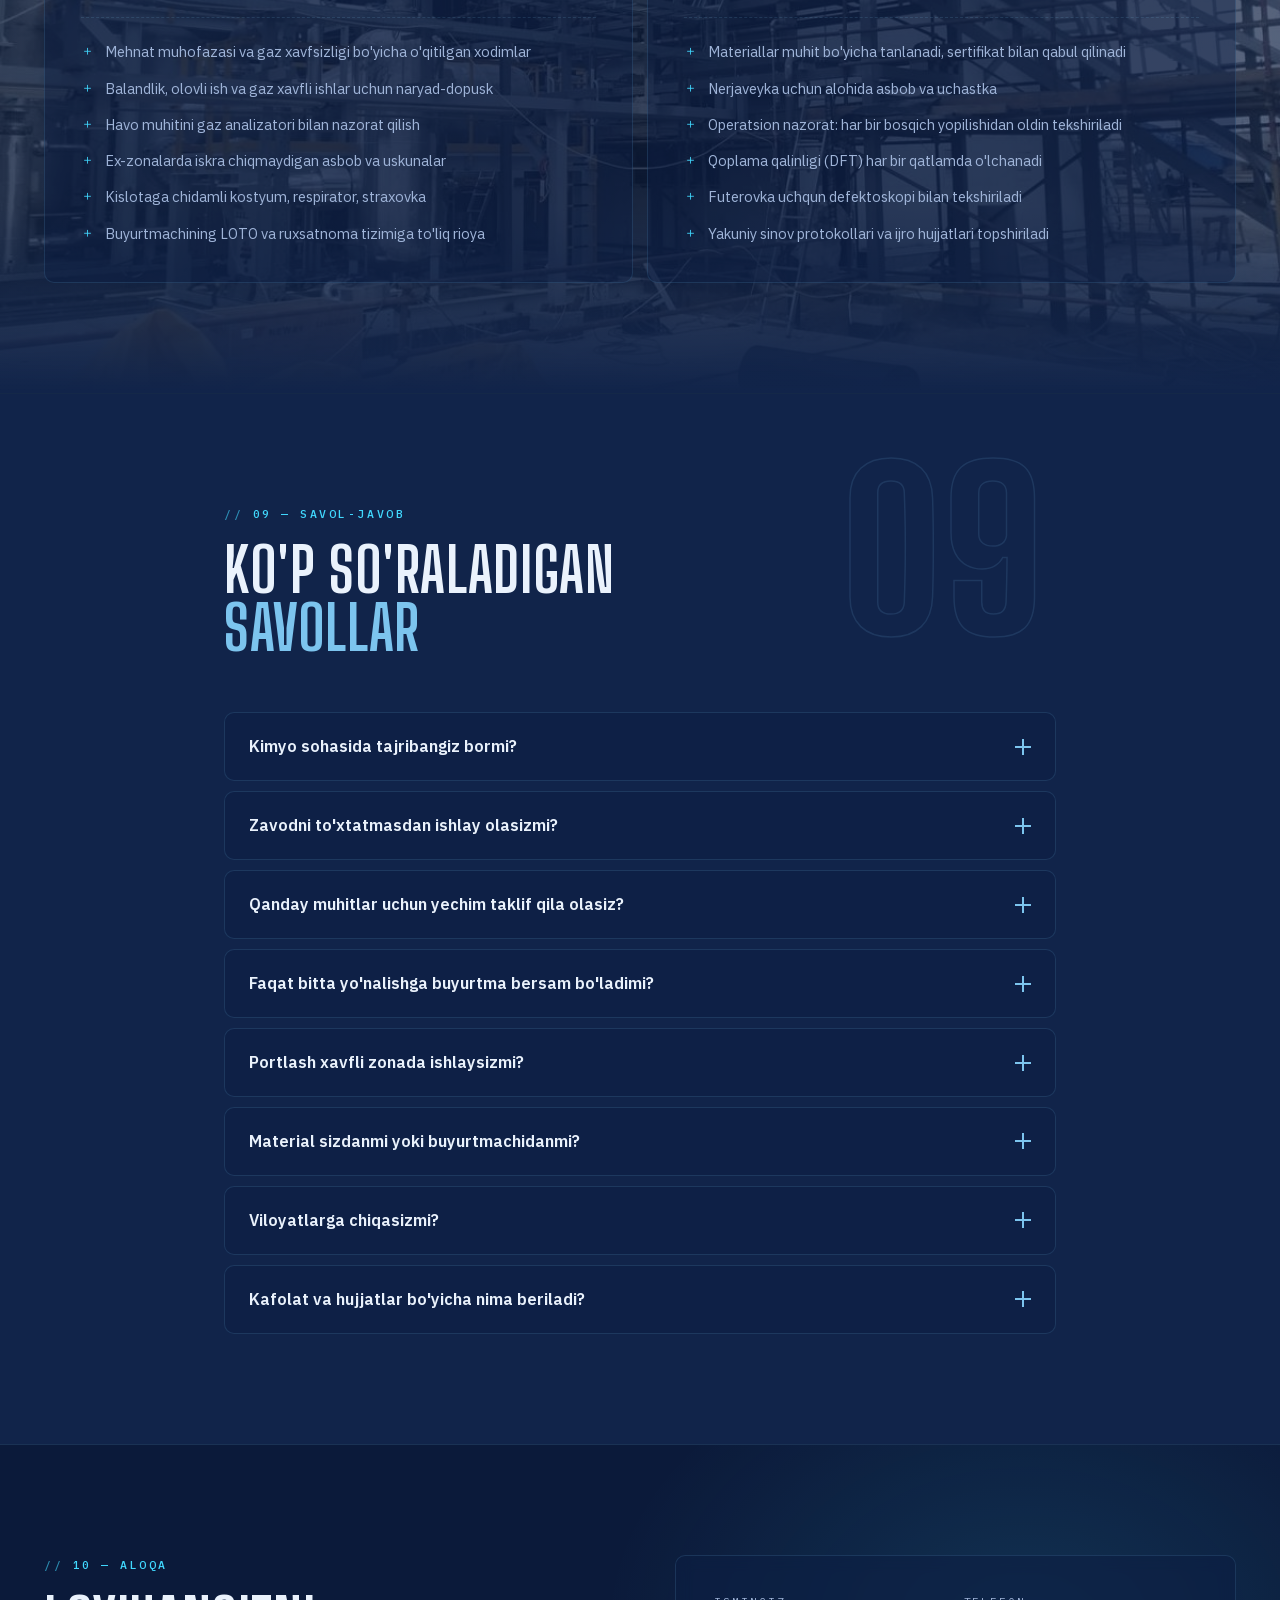
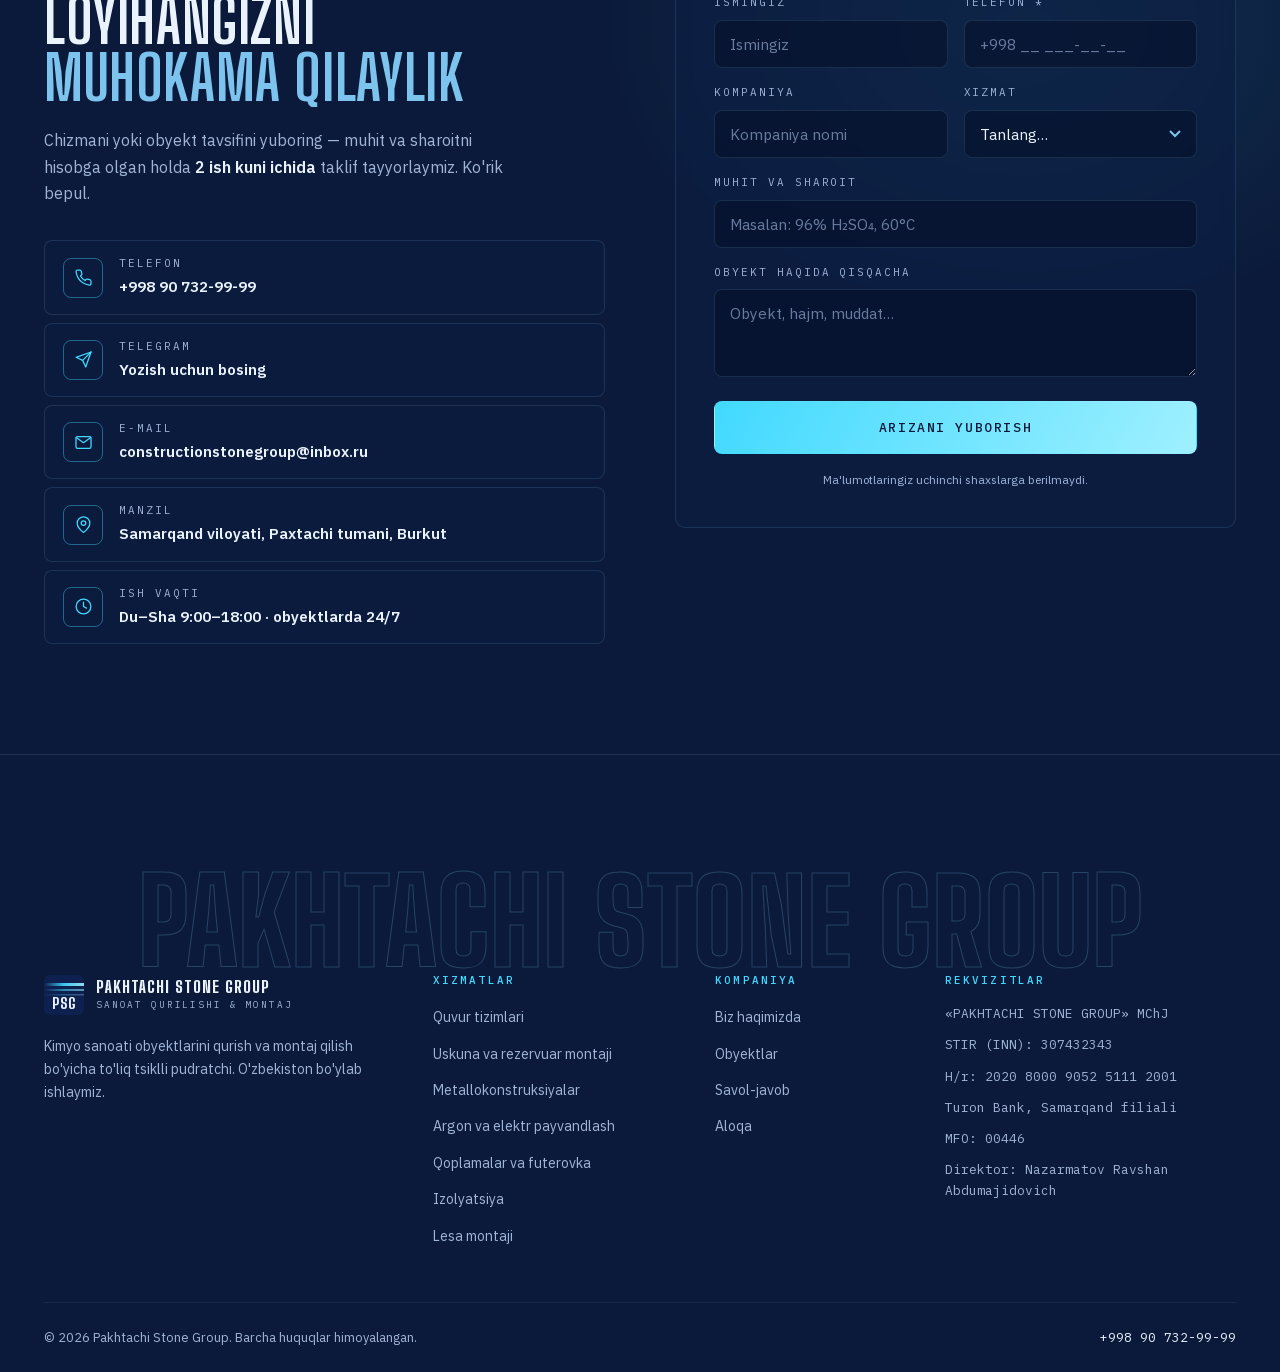
==== commit c9d555a7: "feat(seo): robots.txt, sitemap.xml, OG/Twitter/JSON-LD + founder credit Adds base technical SEO (can" ====
--- a/index.html
+++ b/index.html
@@ -5,11 +5,53 @@
 <meta name="viewport" content="width=device-width, initial-scale=1.0">
 <title id="metaTitle">Pakhtachi Stone Group — Kimyo zavodlari qurilishi va montaji</title>
 <meta name="description" id="metaDescription" content="Kimyo sanoati obyektlarini to'liq tsiklda quramiz: uskuna montaji, kislota quvurlari, futerovka, kimyoviy chidamli qoplama va izolyatsiya. O'zbekiston bo'ylab.">
+<meta name="robots" content="index, follow">
+<link rel="canonical" href="https://pstonegroup.vercel.app/">
+<meta property="og:type" content="website">
+<meta property="og:site_name" content="Pakhtachi Stone Group">
+<meta property="og:title" content="Pakhtachi Stone Group — Kimyo zavodlari qurilishi va montaji">
+<meta property="og:description" content="Kimyo sanoati obyektlarini to'liq tsiklda quramiz: uskuna montaji, kislota quvurlari, futerovka, kimyoviy chidamli qoplama va izolyatsiya. O'zbekiston bo'ylab.">
+<meta property="og:url" content="https://pstonegroup.vercel.app/">
+<meta property="og:image" content="https://pstonegroup.vercel.app/assets/img/hero.jpg">
+<meta property="og:locale" content="uz_UZ">
+<meta name="twitter:card" content="summary_large_image">
+<meta name="twitter:title" content="Pakhtachi Stone Group — Kimyo zavodlari qurilishi va montaji">
+<meta name="twitter:description" content="Kimyo sanoati obyektlarini to'liq tsiklda quramiz: uskuna montaji, kislota quvurlari, futerovka, kimyoviy chidamli qoplama va izolyatsiya. O'zbekiston bo'ylab.">
+<meta name="twitter:image" content="https://pstonegroup.vercel.app/assets/img/hero.jpg">
 <link rel="icon" href="assets/img/favicon.svg" type="image/svg+xml">
 <link rel="stylesheet" href="assets/css/fonts.css">
 <link rel="stylesheet" href="assets/css/style.css">
 <noscript><style>.loader{display:none}.reveal{opacity:1;transform:none}</style></noscript>
 <script src="assets/js/i18n.js" defer></script>
+<script type="application/ld+json">
+{
+  "@context": "https://schema.org",
+  "@type": "GeneralContractor",
+  "name": "Pakhtachi Stone Group",
+  "alternateName": "PSG",
+  "url": "https://pstonegroup.vercel.app/",
+  "image": "https://pstonegroup.vercel.app/assets/img/hero.jpg",
+  "telephone": "+998907329999",
+  "email": "constructionstonegroup@inbox.ru",
+  "address": {
+    "@type": "PostalAddress",
+    "streetAddress": "Burkut",
+    "addressLocality": "Pakhtachi tumani",
+    "addressRegion": "Samarqand viloyati",
+    "addressCountry": "UZ"
+  },
+  "areaServed": "UZ",
+  "founder": {
+    "@type": "Person",
+    "name": "Ravshan Nazarmatov",
+    "alternateName": ["Nazarmatov Ravshan Abdumajidovich", "Ravshan Abdumajidovich Nazarmatov", "Назарматов Равшан Абдумажидович"],
+    "jobTitle": "Founder"
+  },
+  "sameAs": [
+    "https://t.me/+998907329999"
+  ]
+}
+</script>
 </head>
 <body>
 
@@ -123,6 +165,7 @@
         <p data-i18n-html="about.p1">Bugun biz kuchimizni ongli ravishda <b>kimyo sanoati obyektlariga</b> yo'naltirmoqdamiz. Sababi oddiy: kimyo zavodi talab qiladigan ishlar — aynan biz bajaradigan ishlar, faqat ular yuqori talablar va agressiv muhit sharoitida bajariladi. Shu yo'nalish bo'yicha jamoamizni tayyorlayapmiz, material va texnologiya bazasini shakllantiryapmiz.</p>
         <p data-i18n="about.p2">Texnik izolyatsiya sohasida esa kompaniya sanoat qurilmalari uchun issiqlik, sovuq, tovush va yong'in himoyasidan tortib gaz turbinalari uchun maxsus izolyatsiyagacha bo'lgan barcha xizmatlarni taklif etadi. Yevropa va MDH davlatlaridagi hamkorlar bilan ishlaymiz.</p>
         <p class="about__principle" data-i18n-html="about.principle">Tamoyilimiz: obyekt vaqtida, loyiha bo'yicha va <em>xavfsiz</em> topshirilishi kerak.</p>
+        <p class="about__founder" data-i18n-html="about.founder">Kompaniya asoschisi — <b>Nazarmatov Ravshan Abdumajidovich</b>.</p>
       </div>
 
       <div class="about__side reveal">
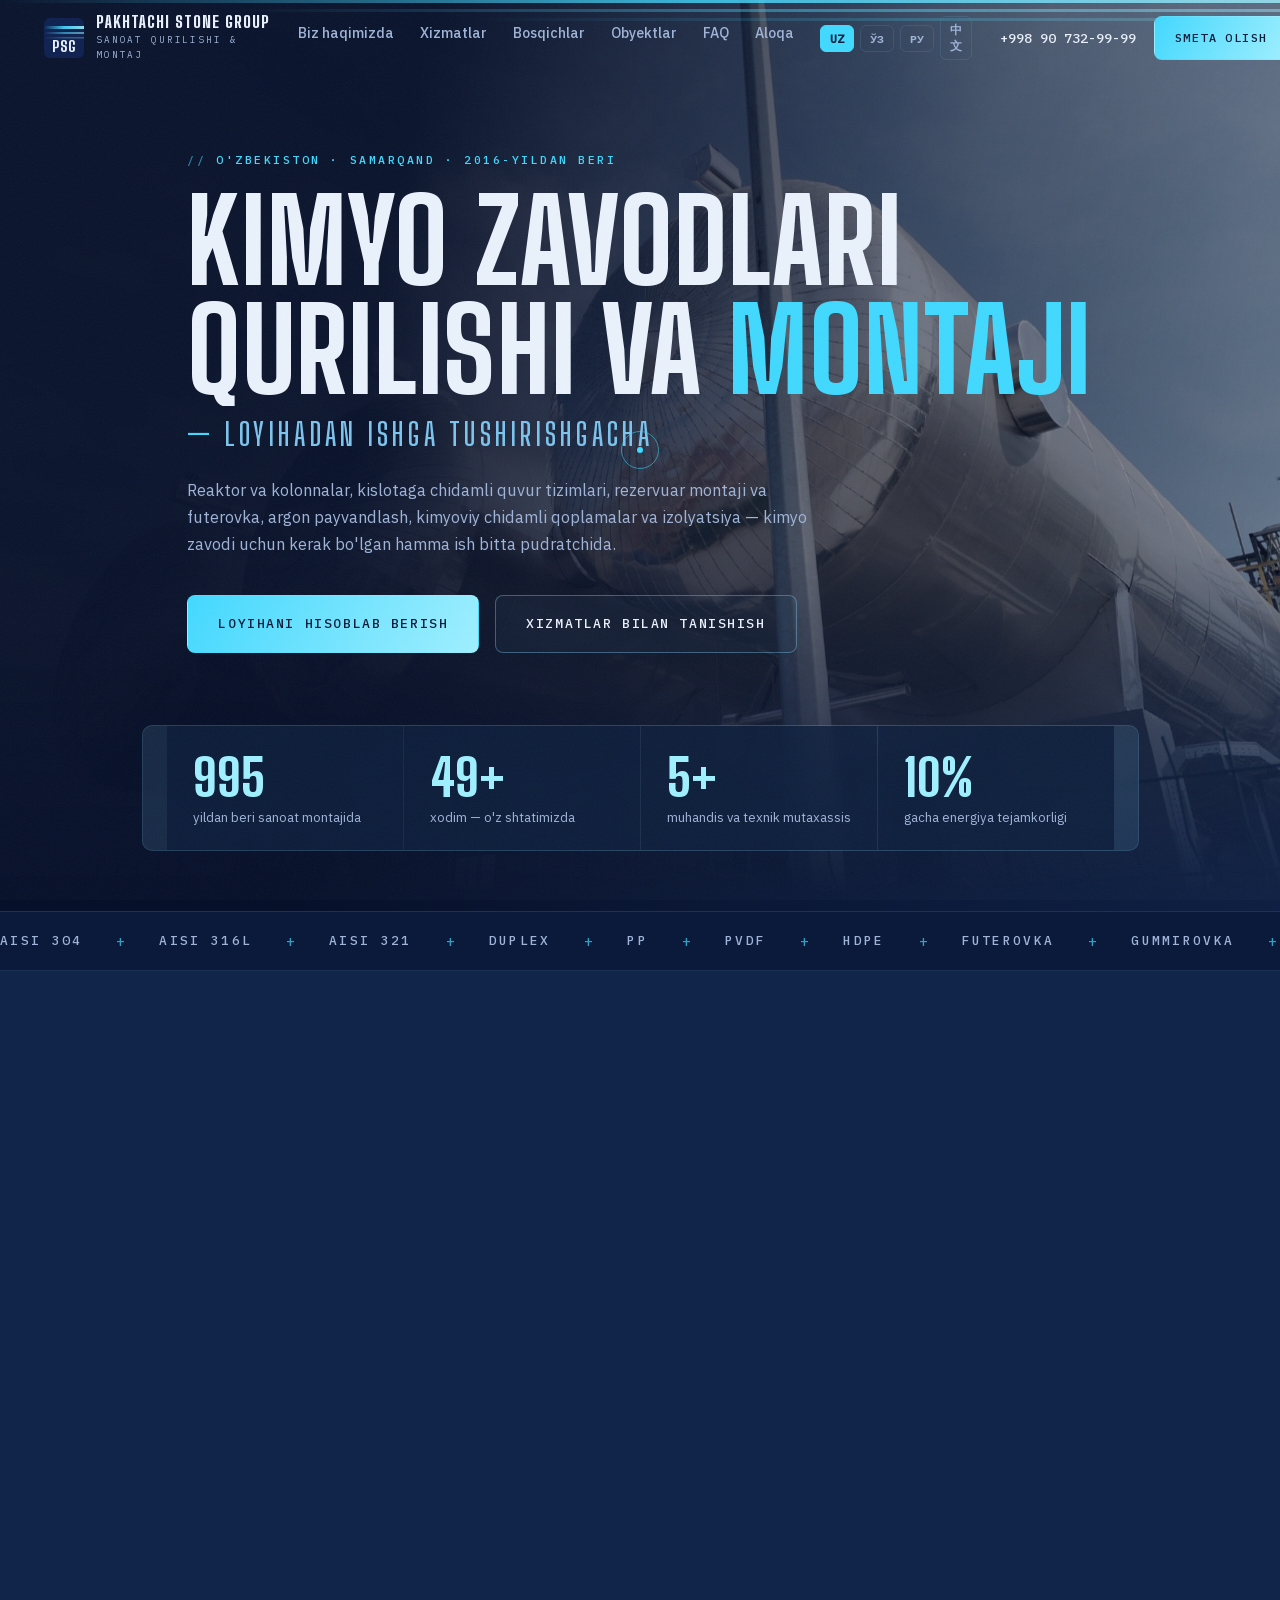
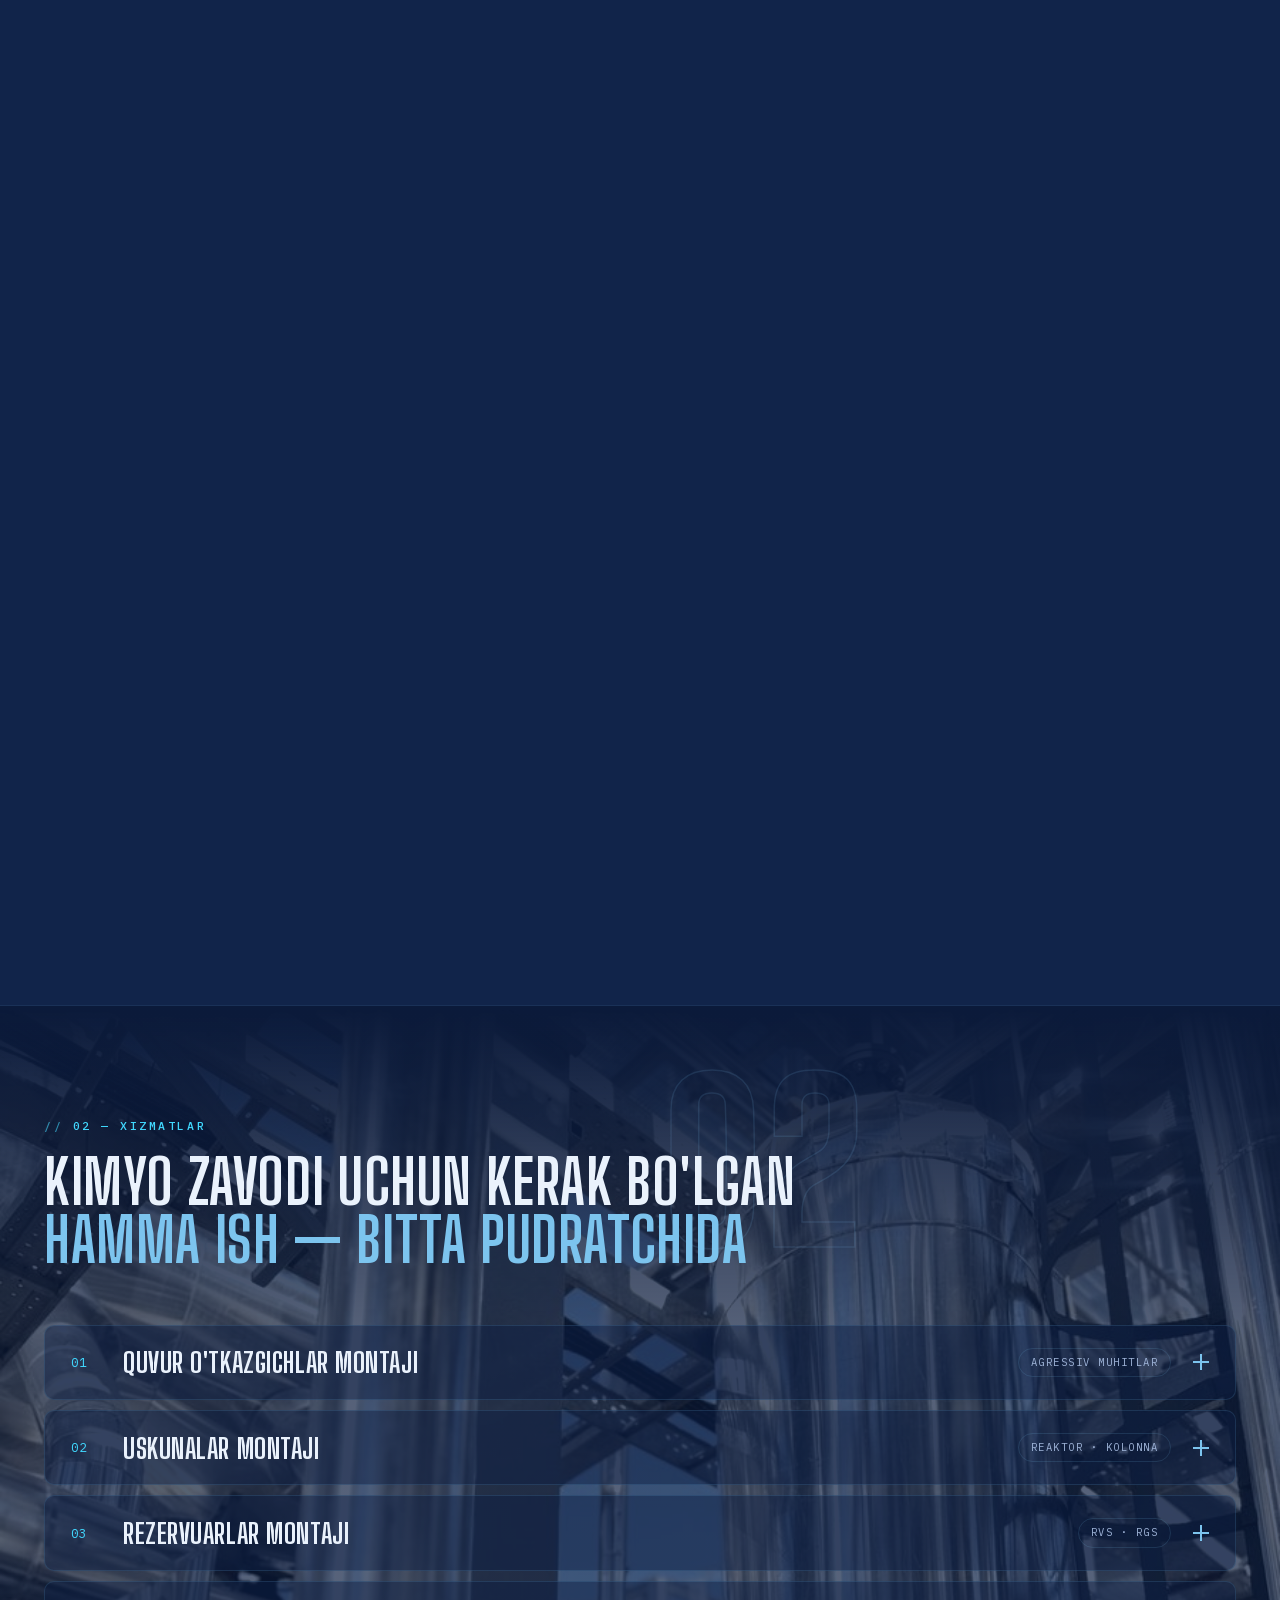
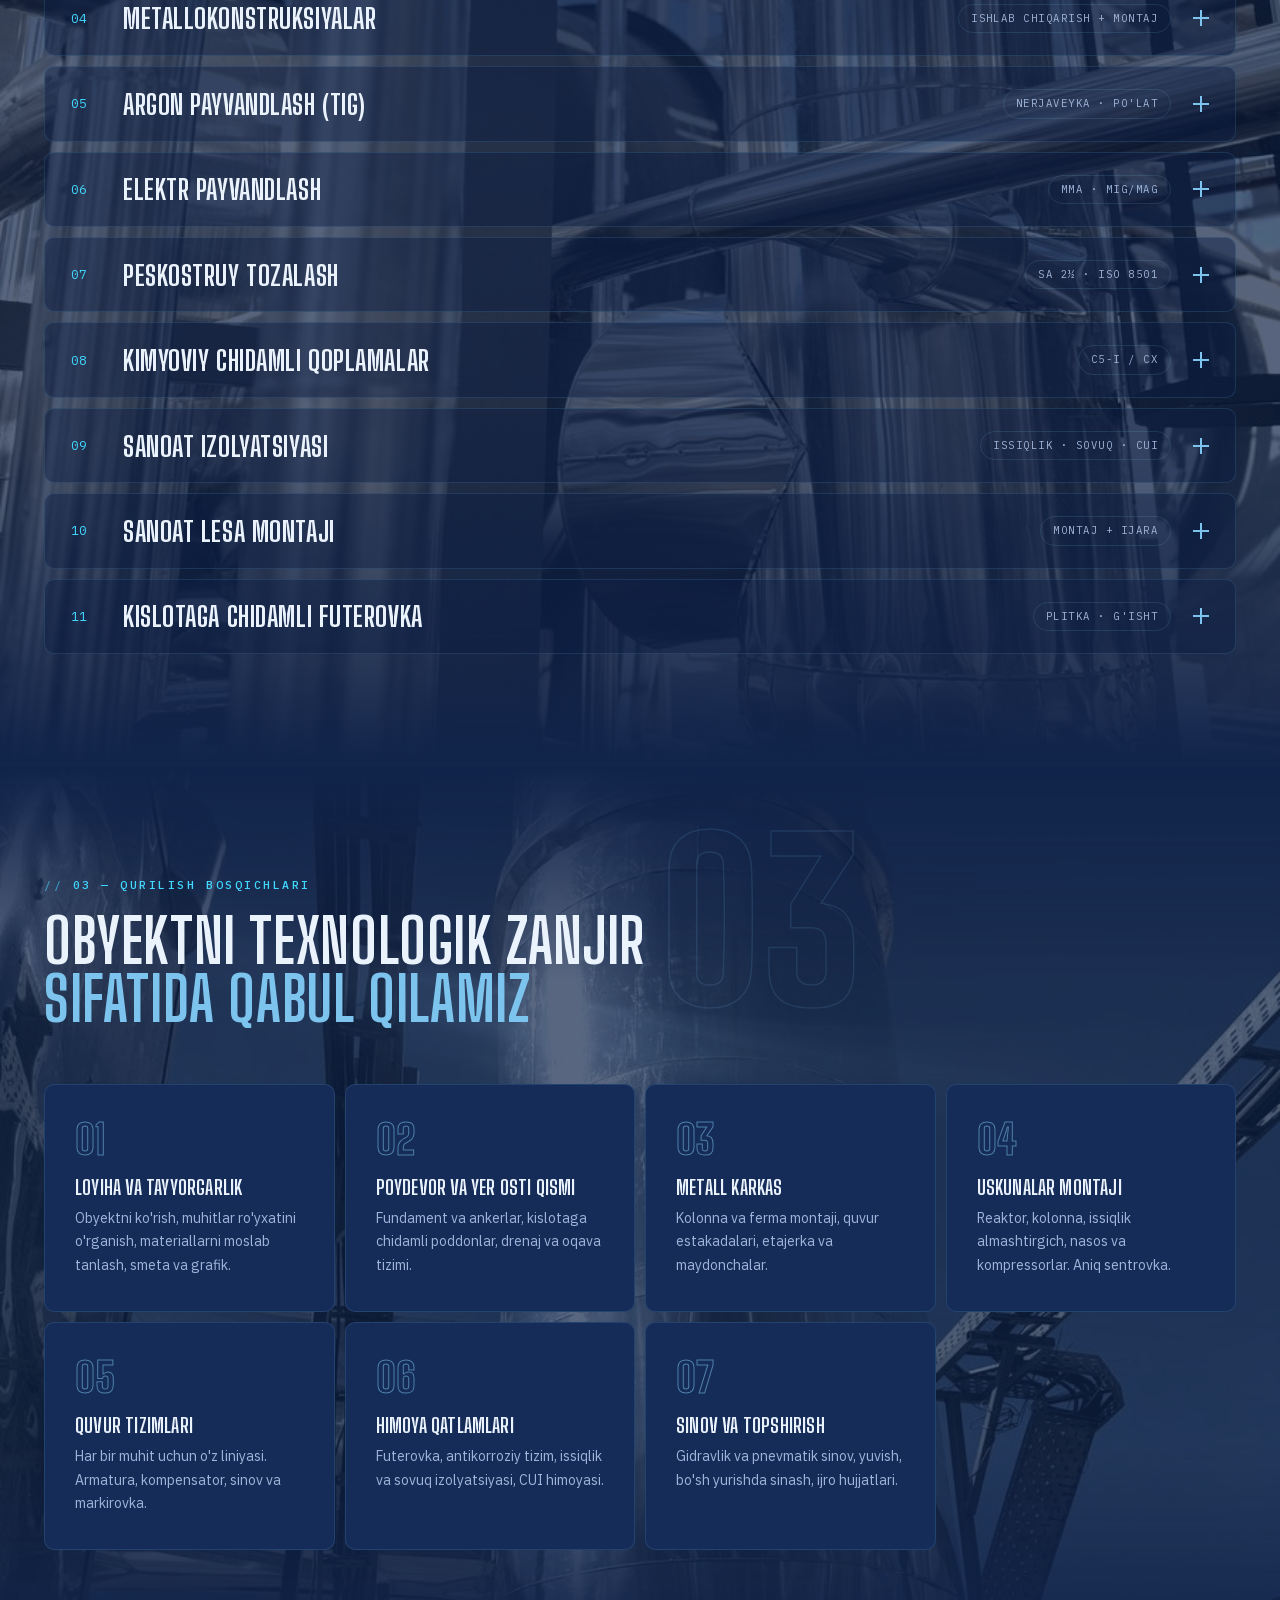
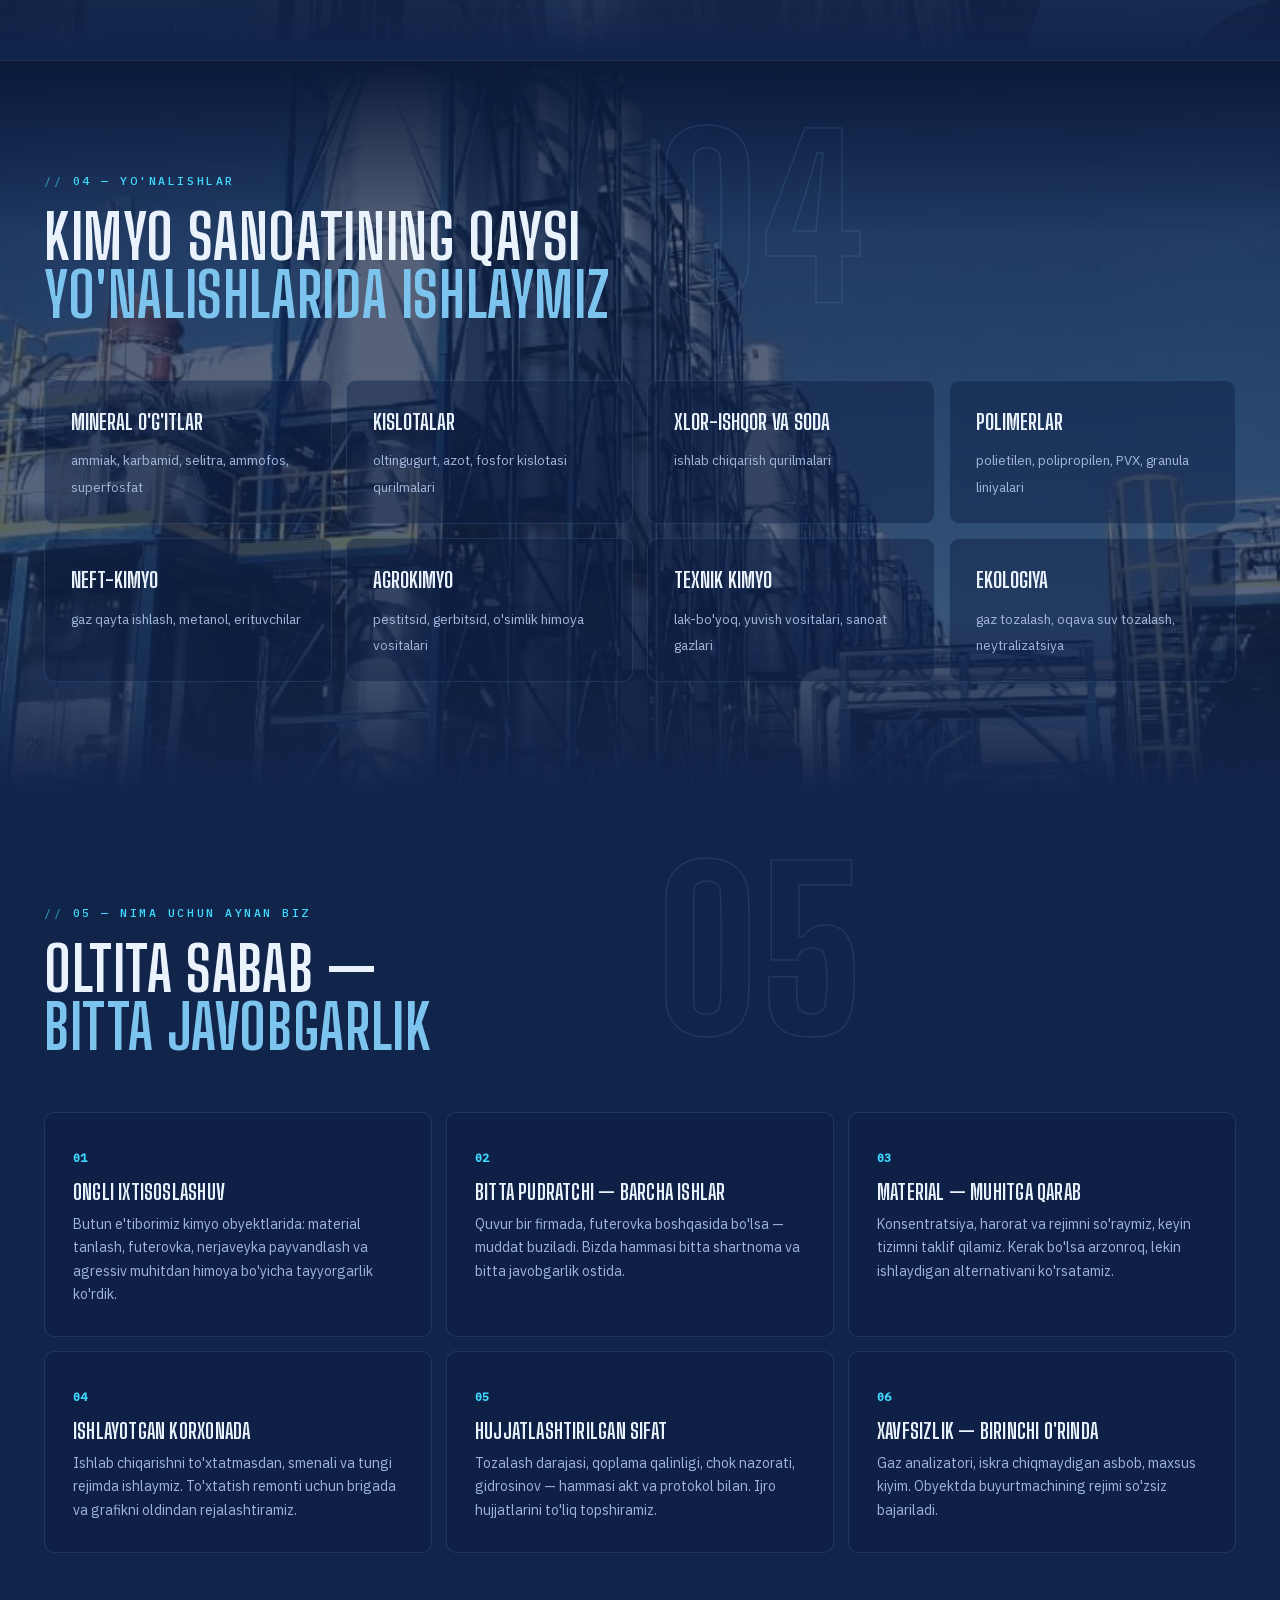
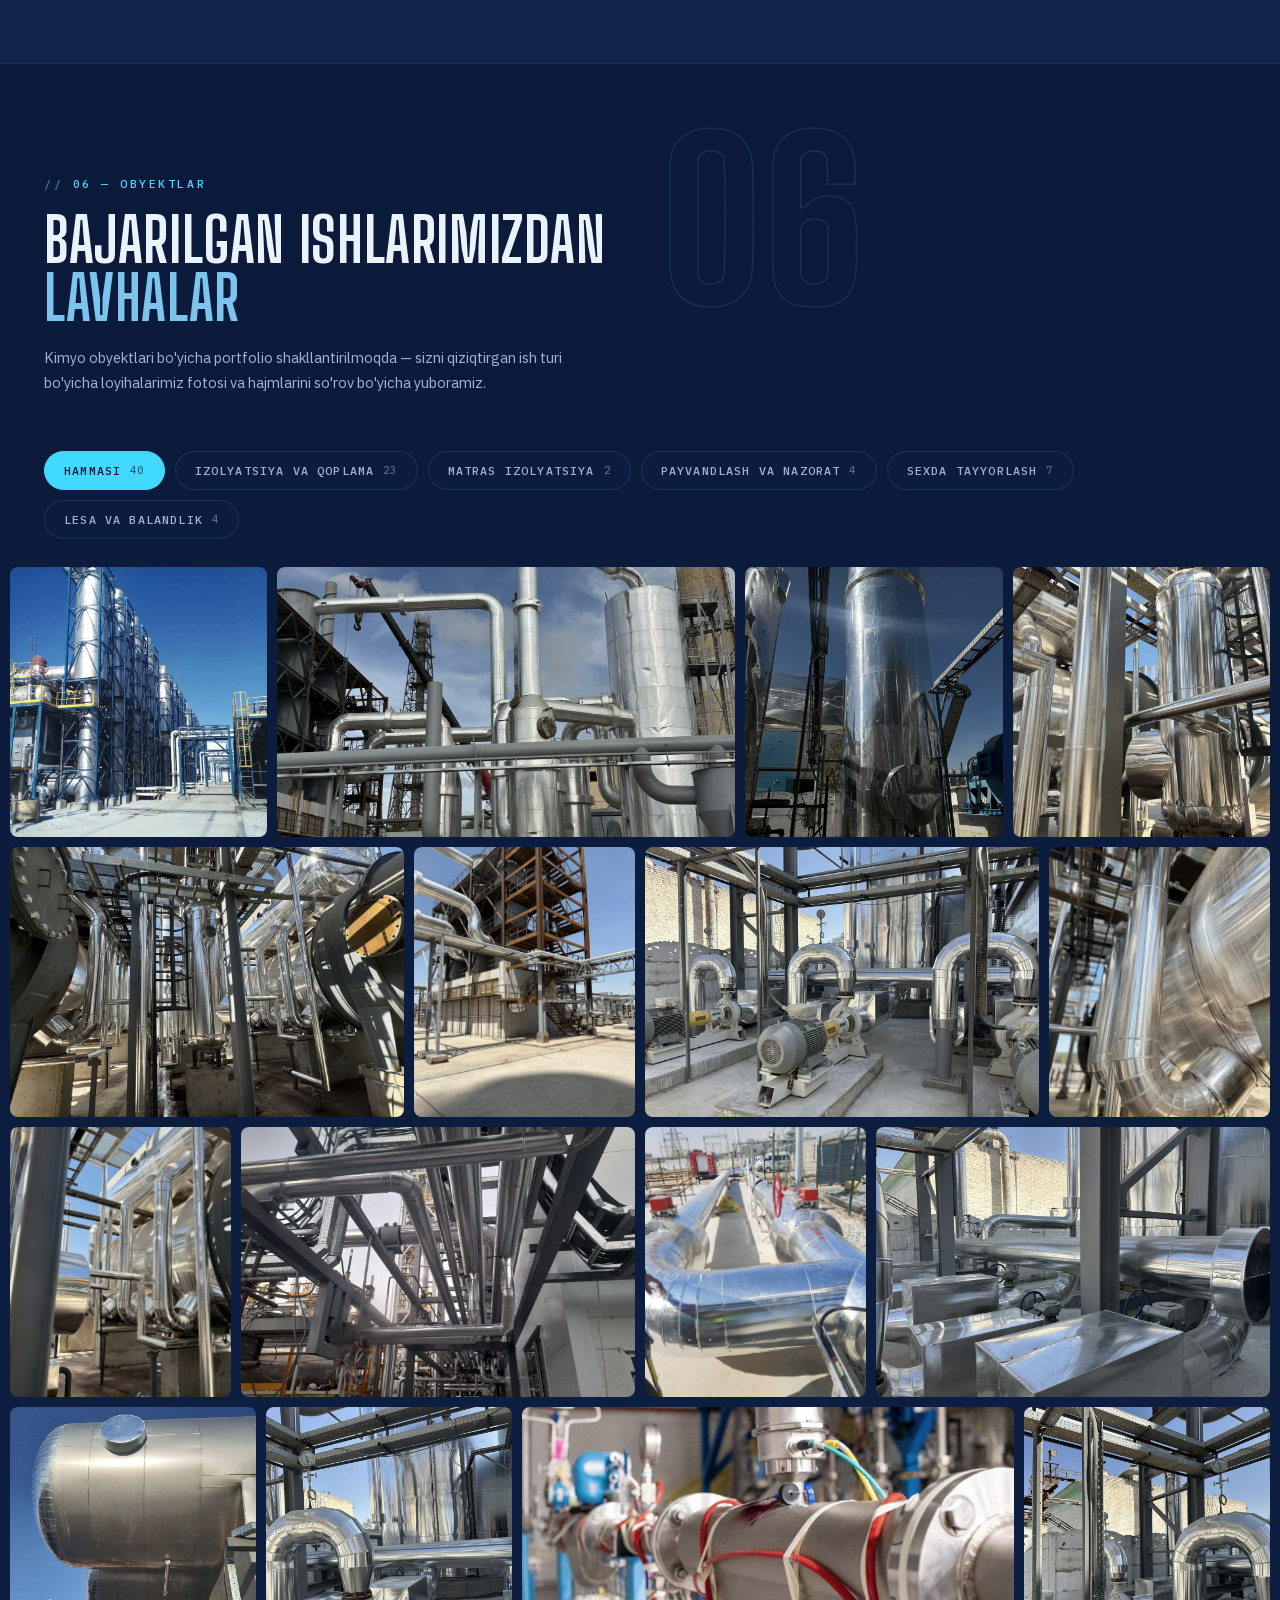
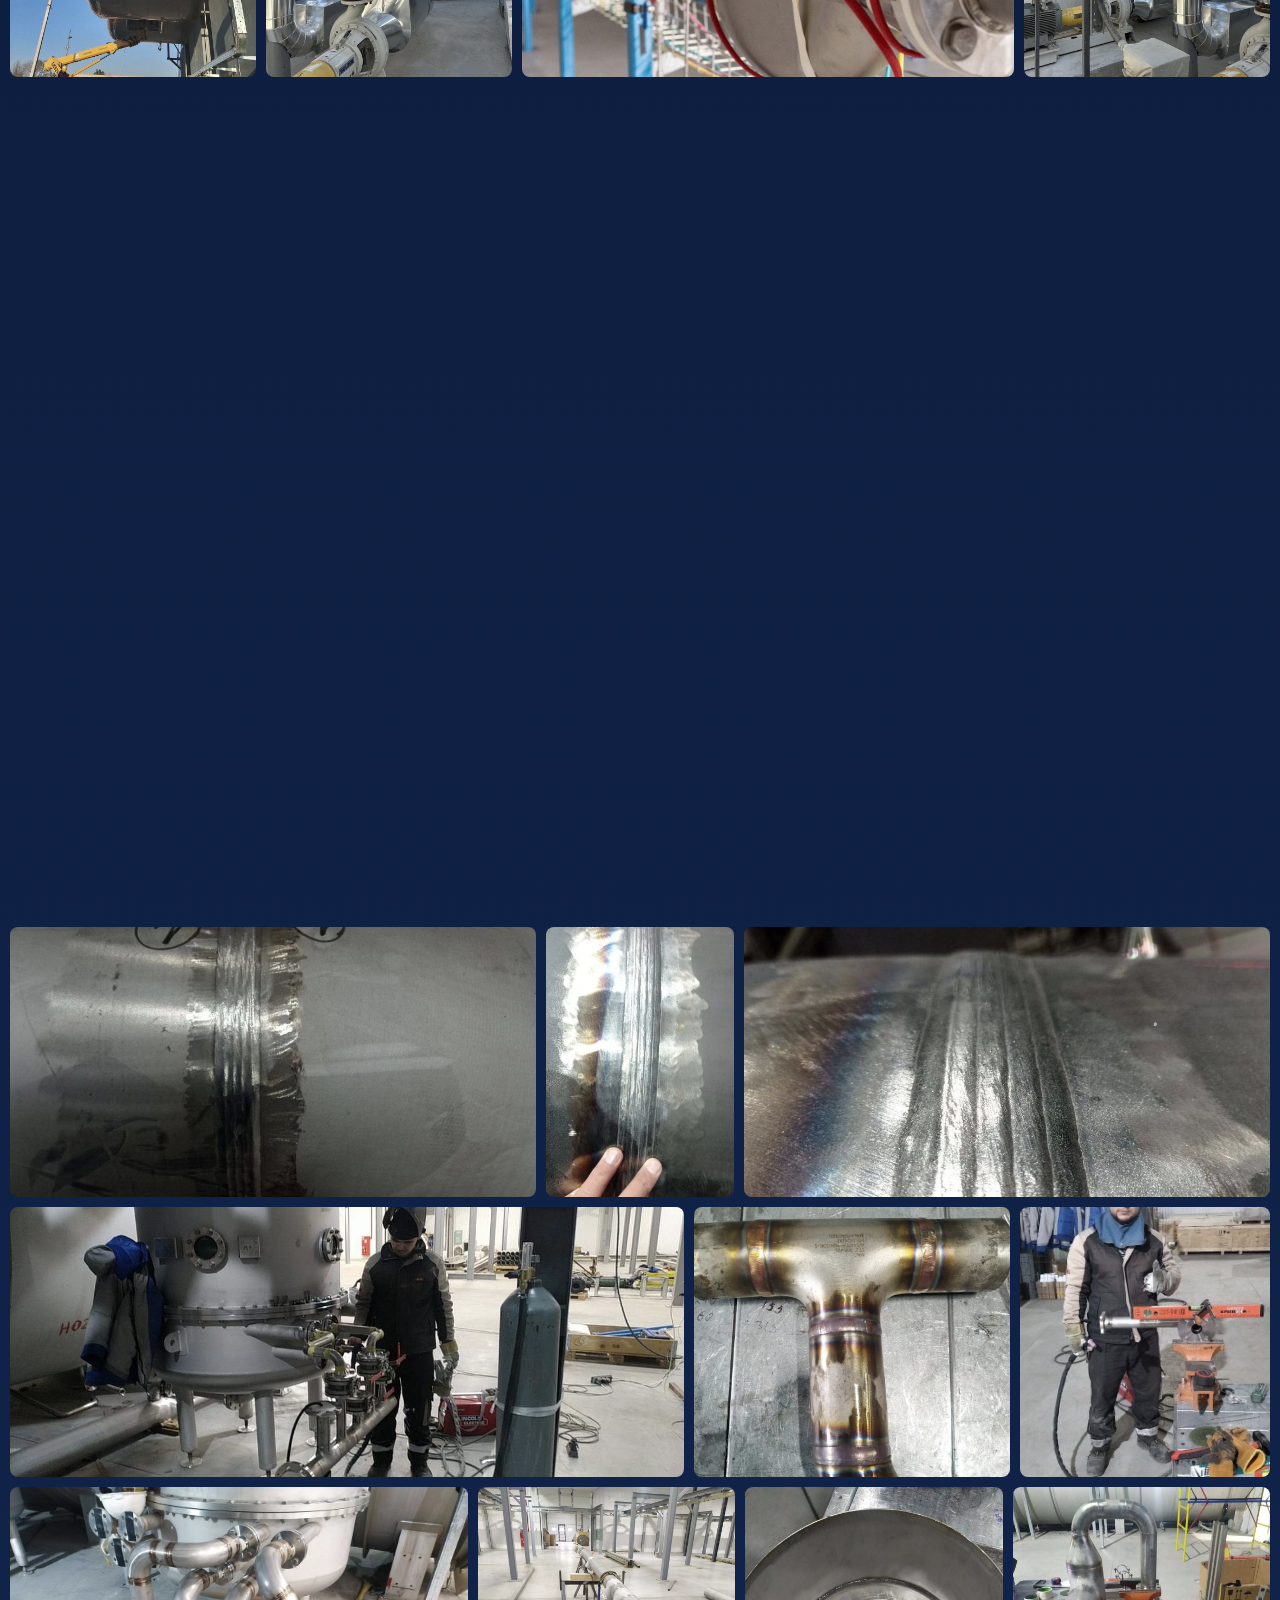
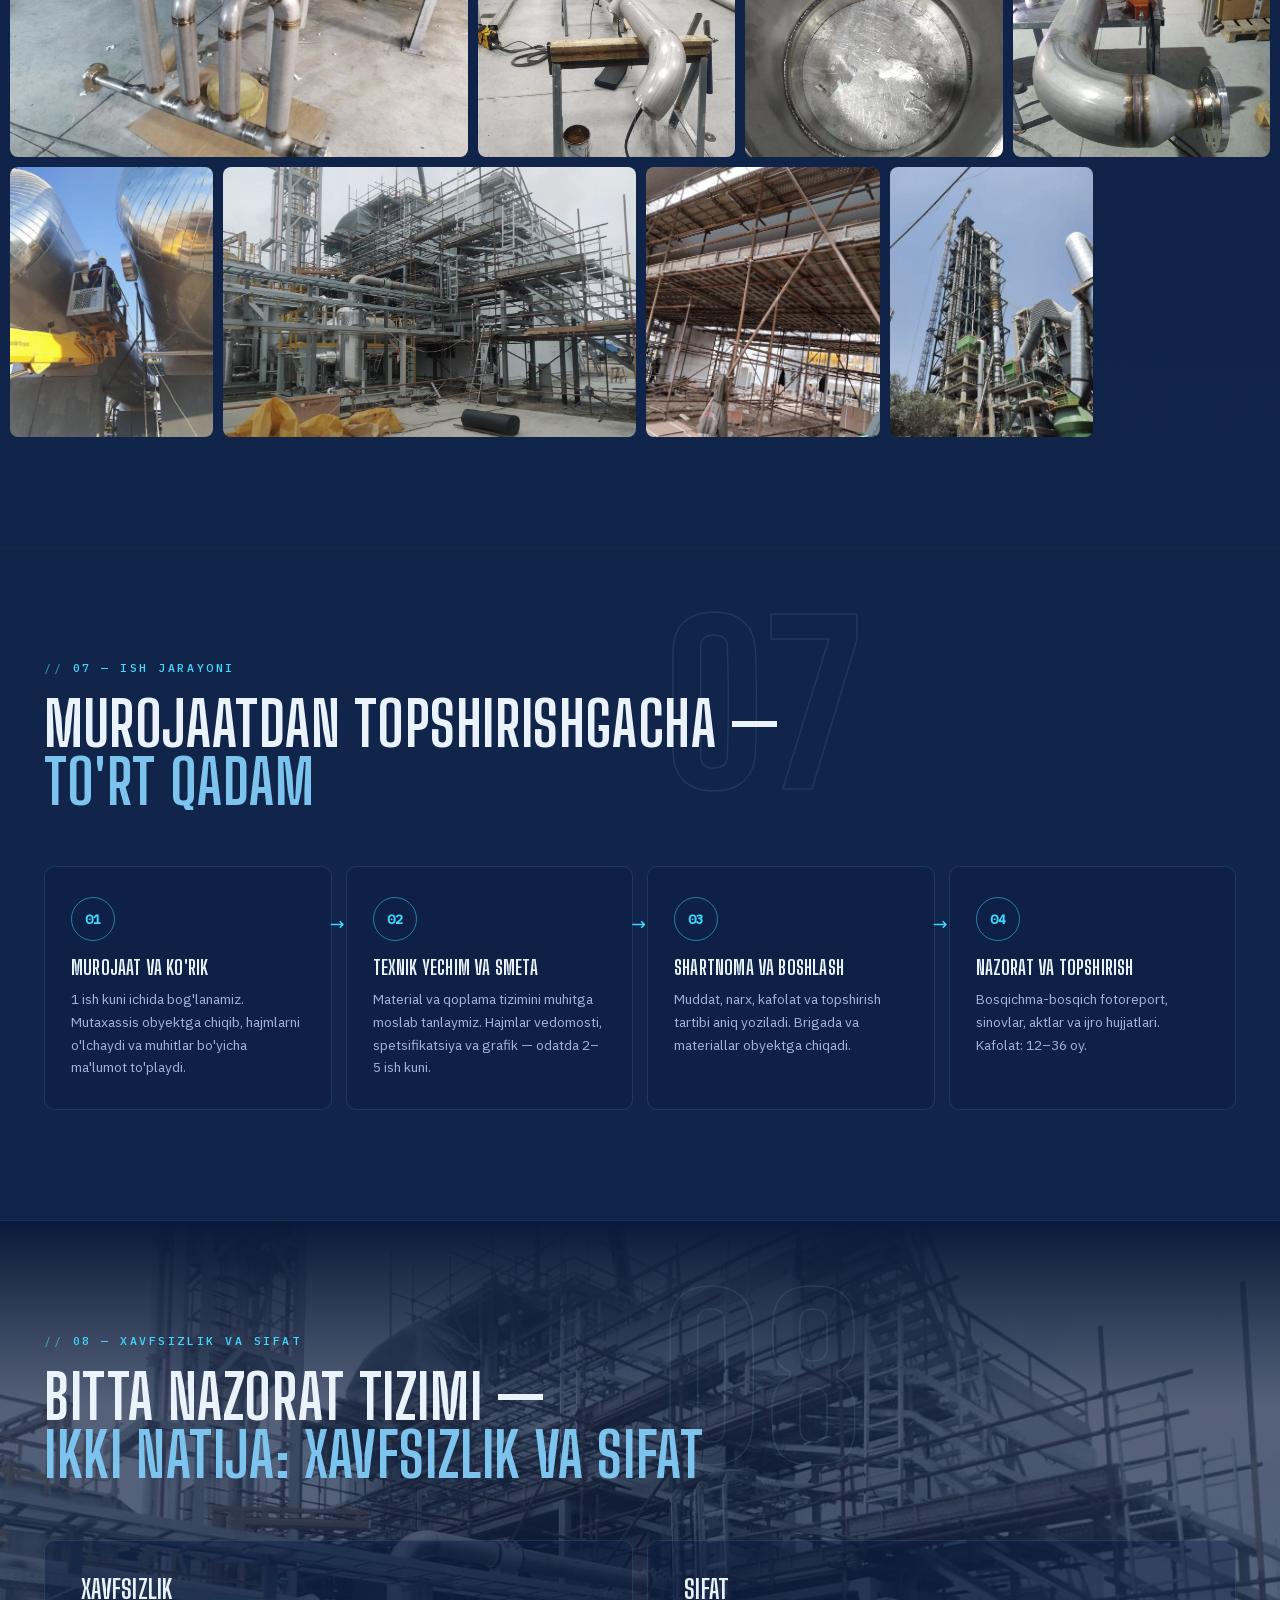
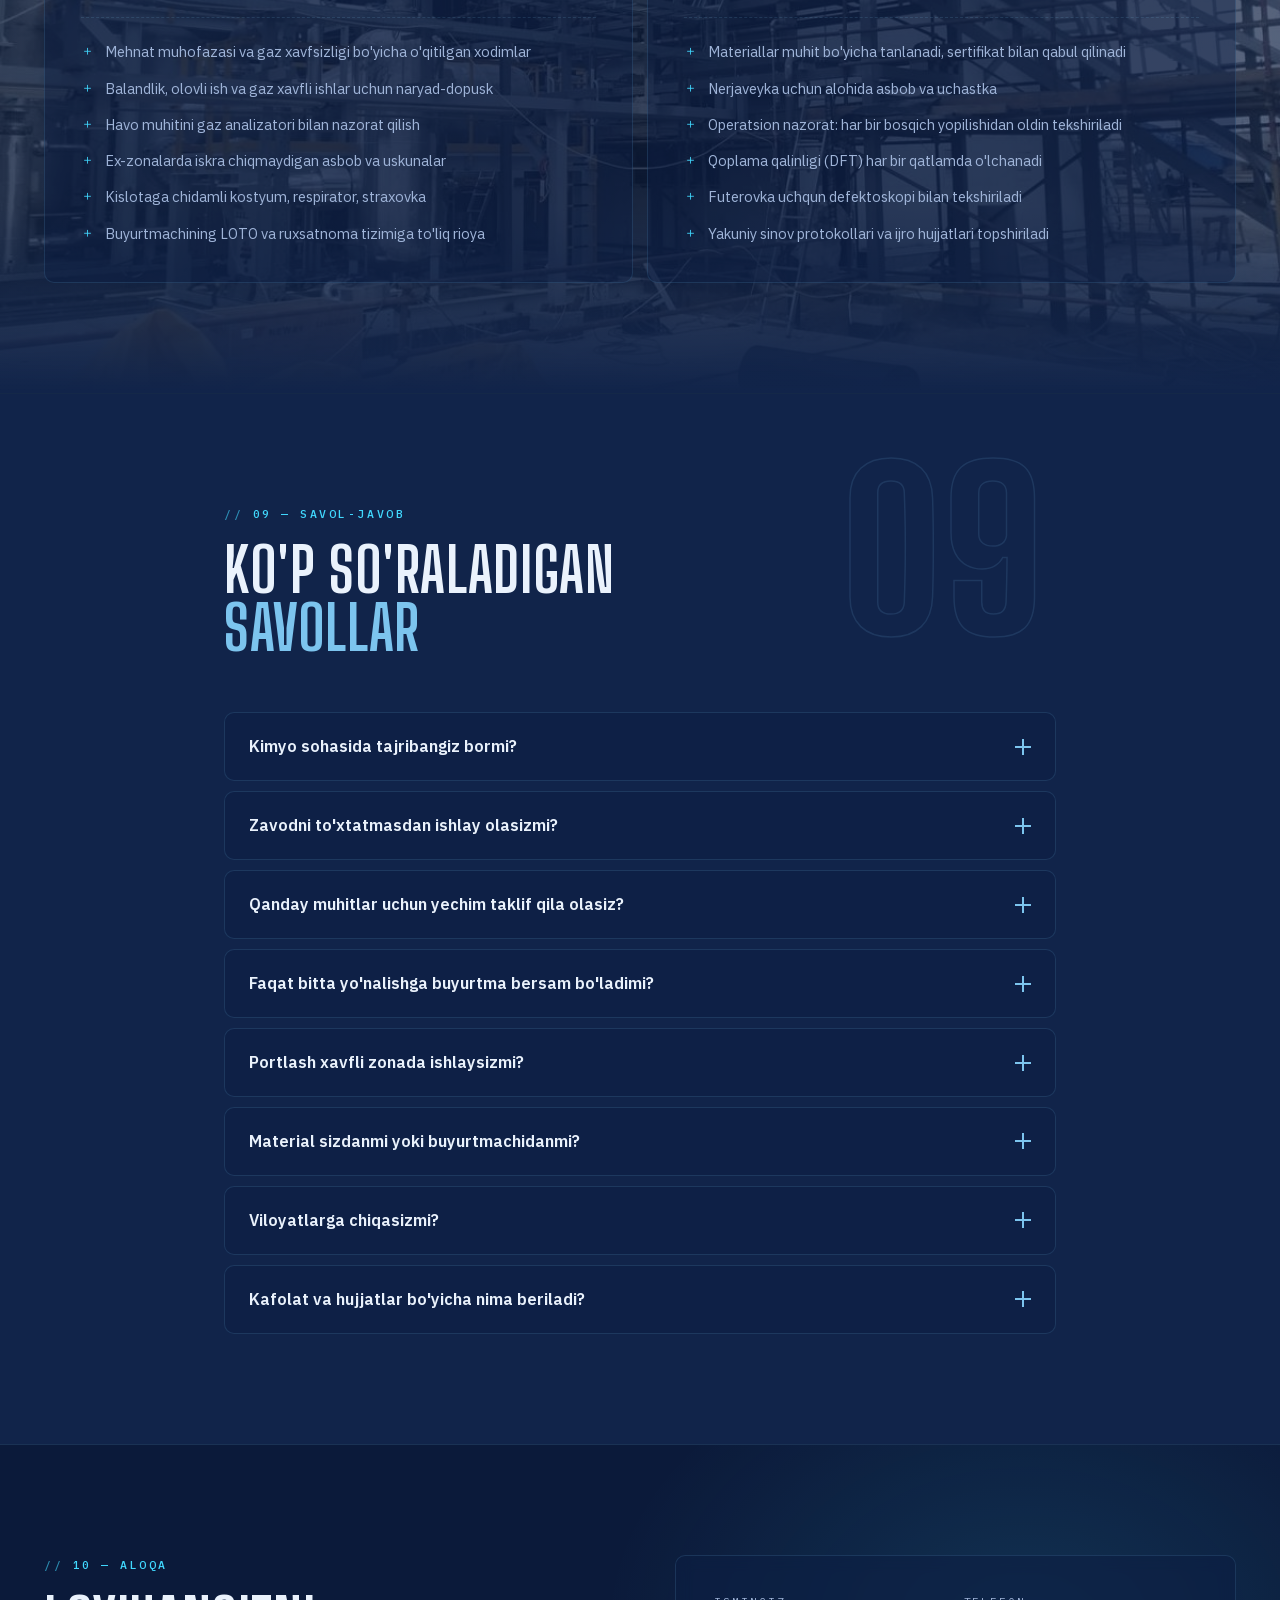
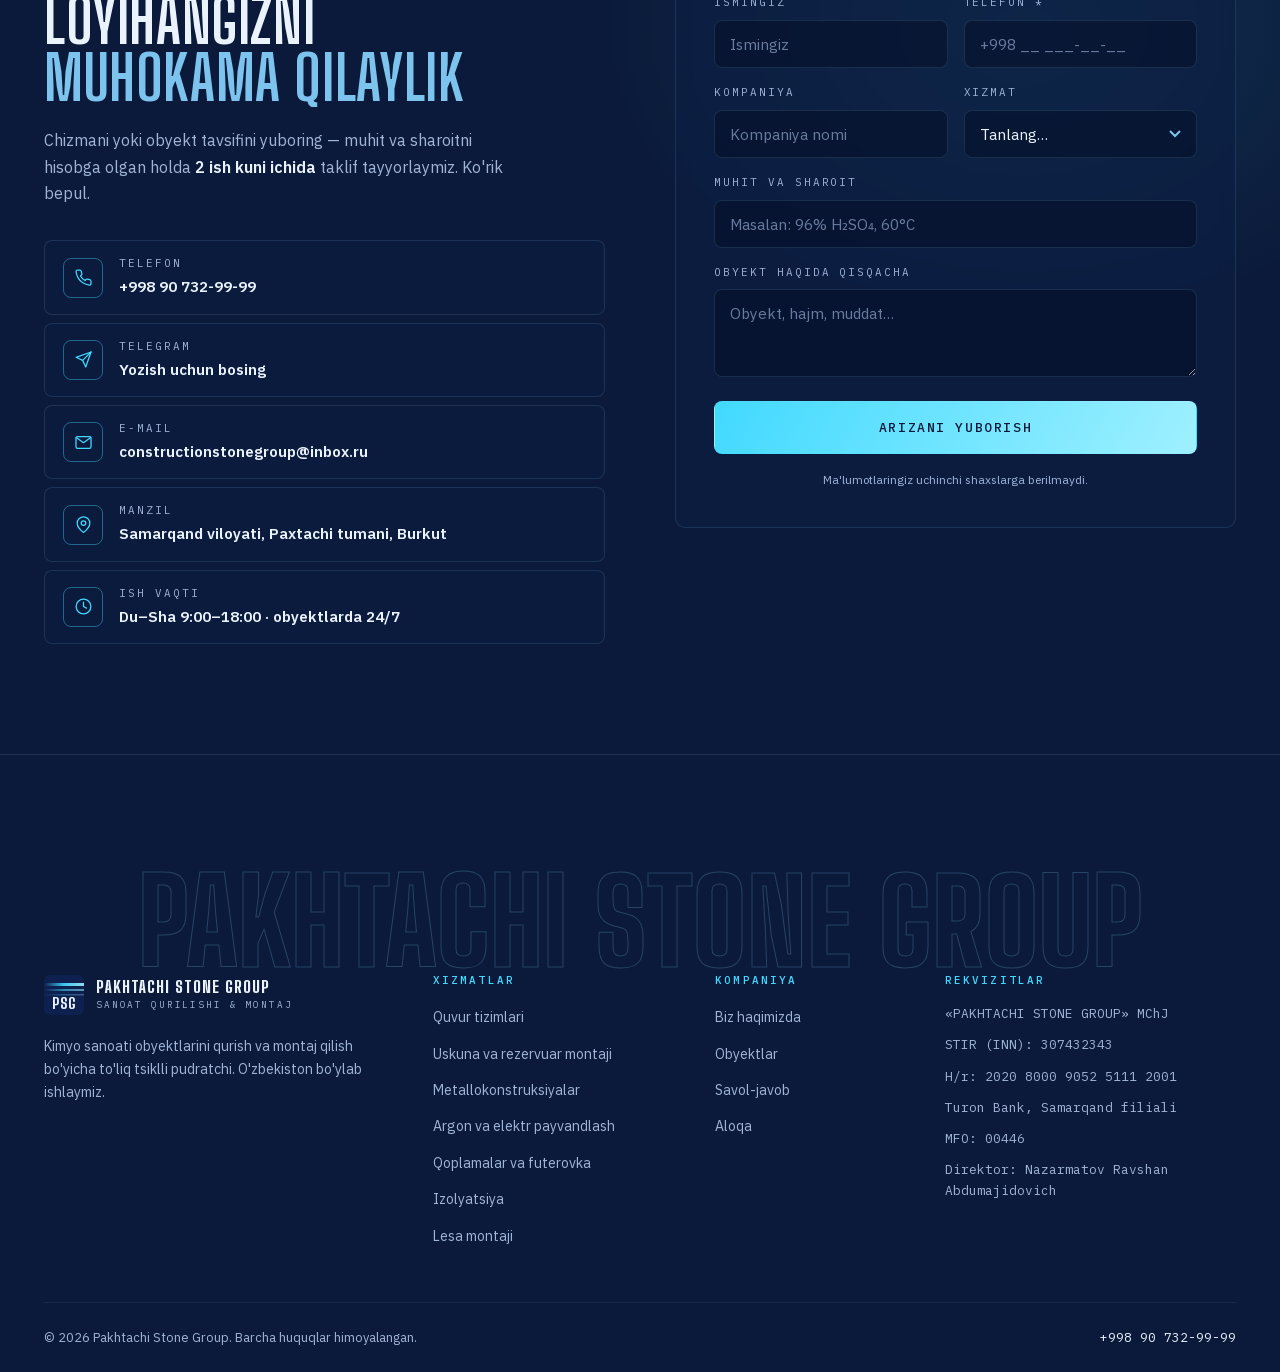
==== commit fe47add0: "chore(seo): add Google Search Console verification meta tag" ====
--- a/index.html
+++ b/index.html
@@ -6,6 +6,7 @@
 <title id="metaTitle">Pakhtachi Stone Group — Kimyo zavodlari qurilishi va montaji</title>
 <meta name="description" id="metaDescription" content="Kimyo sanoati obyektlarini to'liq tsiklda quramiz: uskuna montaji, kislota quvurlari, futerovka, kimyoviy chidamli qoplama va izolyatsiya. O'zbekiston bo'ylab.">
 <meta name="robots" content="index, follow">
+<meta name="google-site-verification" content="l_xqlG5RDfjnMkosUWefcuKsLFAQ_7E8Dl4hMynuUTU">
 <link rel="canonical" href="https://pstonegroup.vercel.app/">
 <meta property="og:type" content="website">
 <meta property="og:site_name" content="Pakhtachi Stone Group">
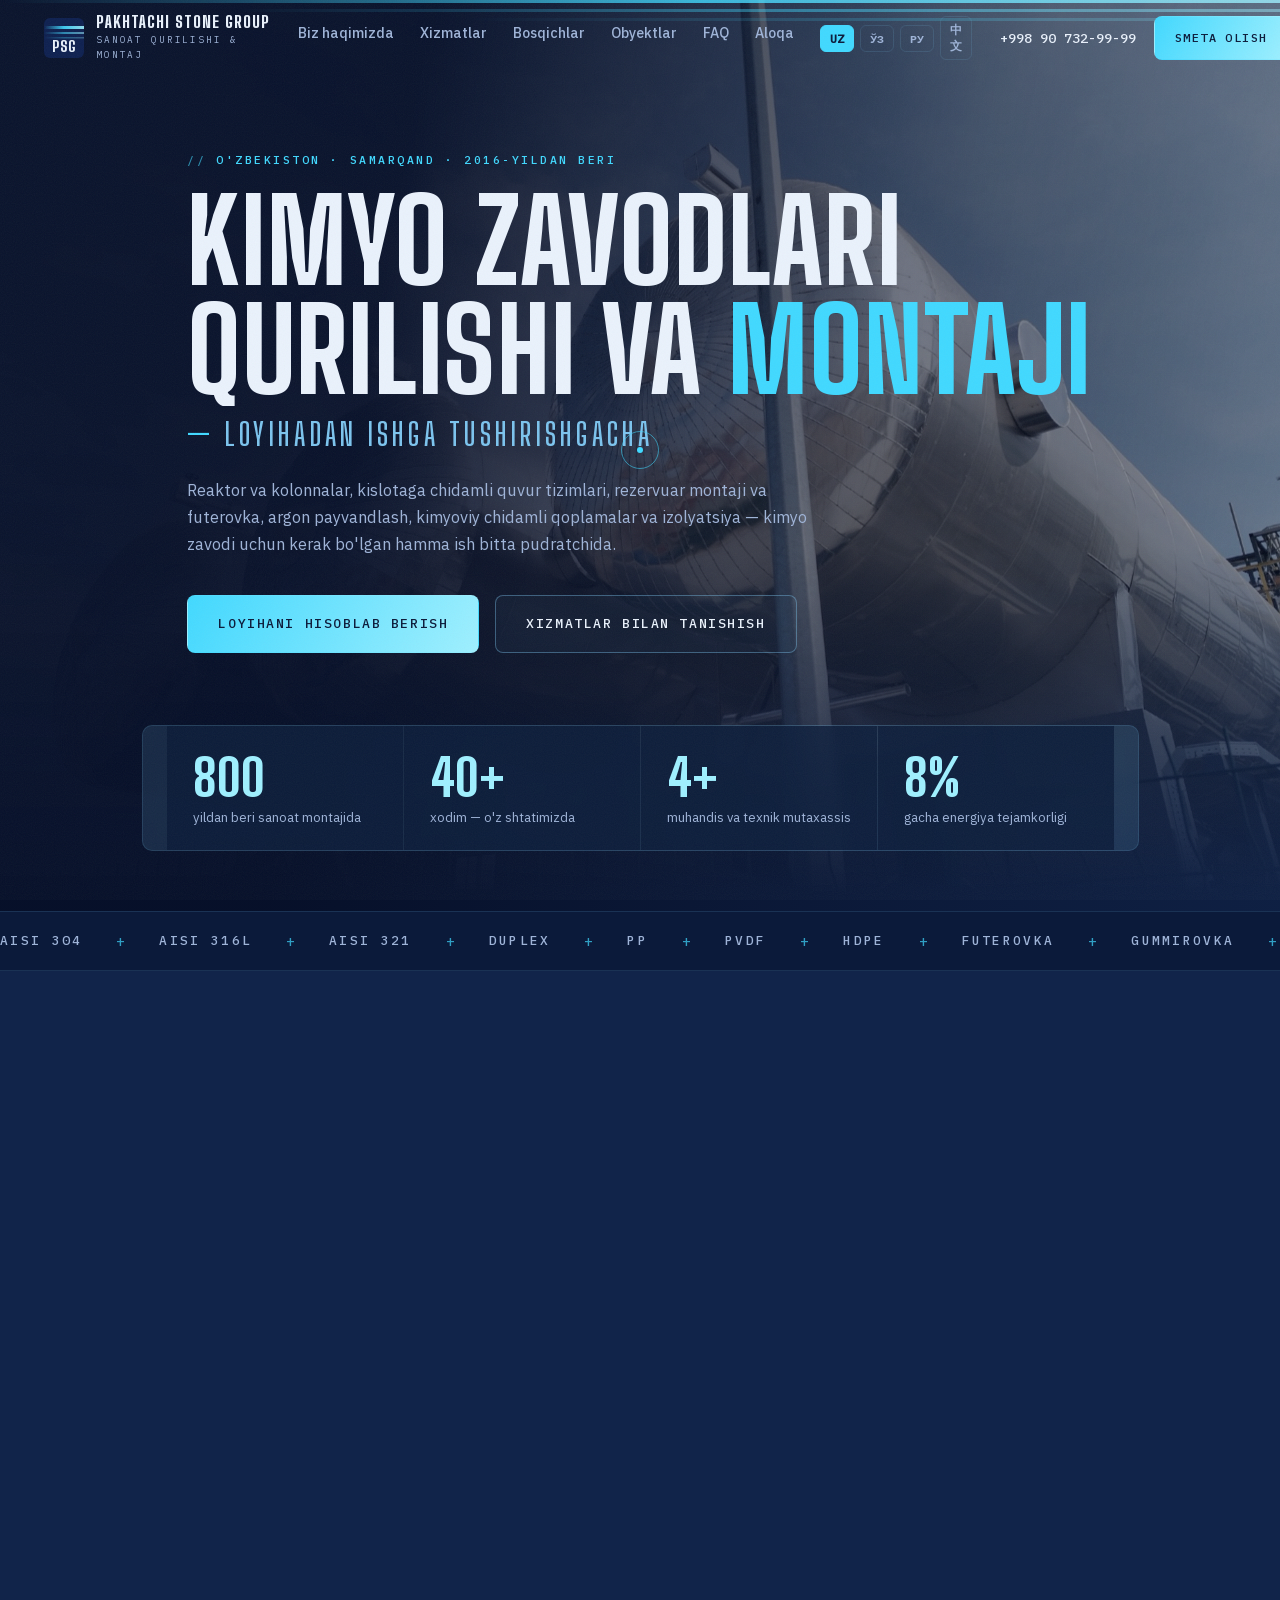
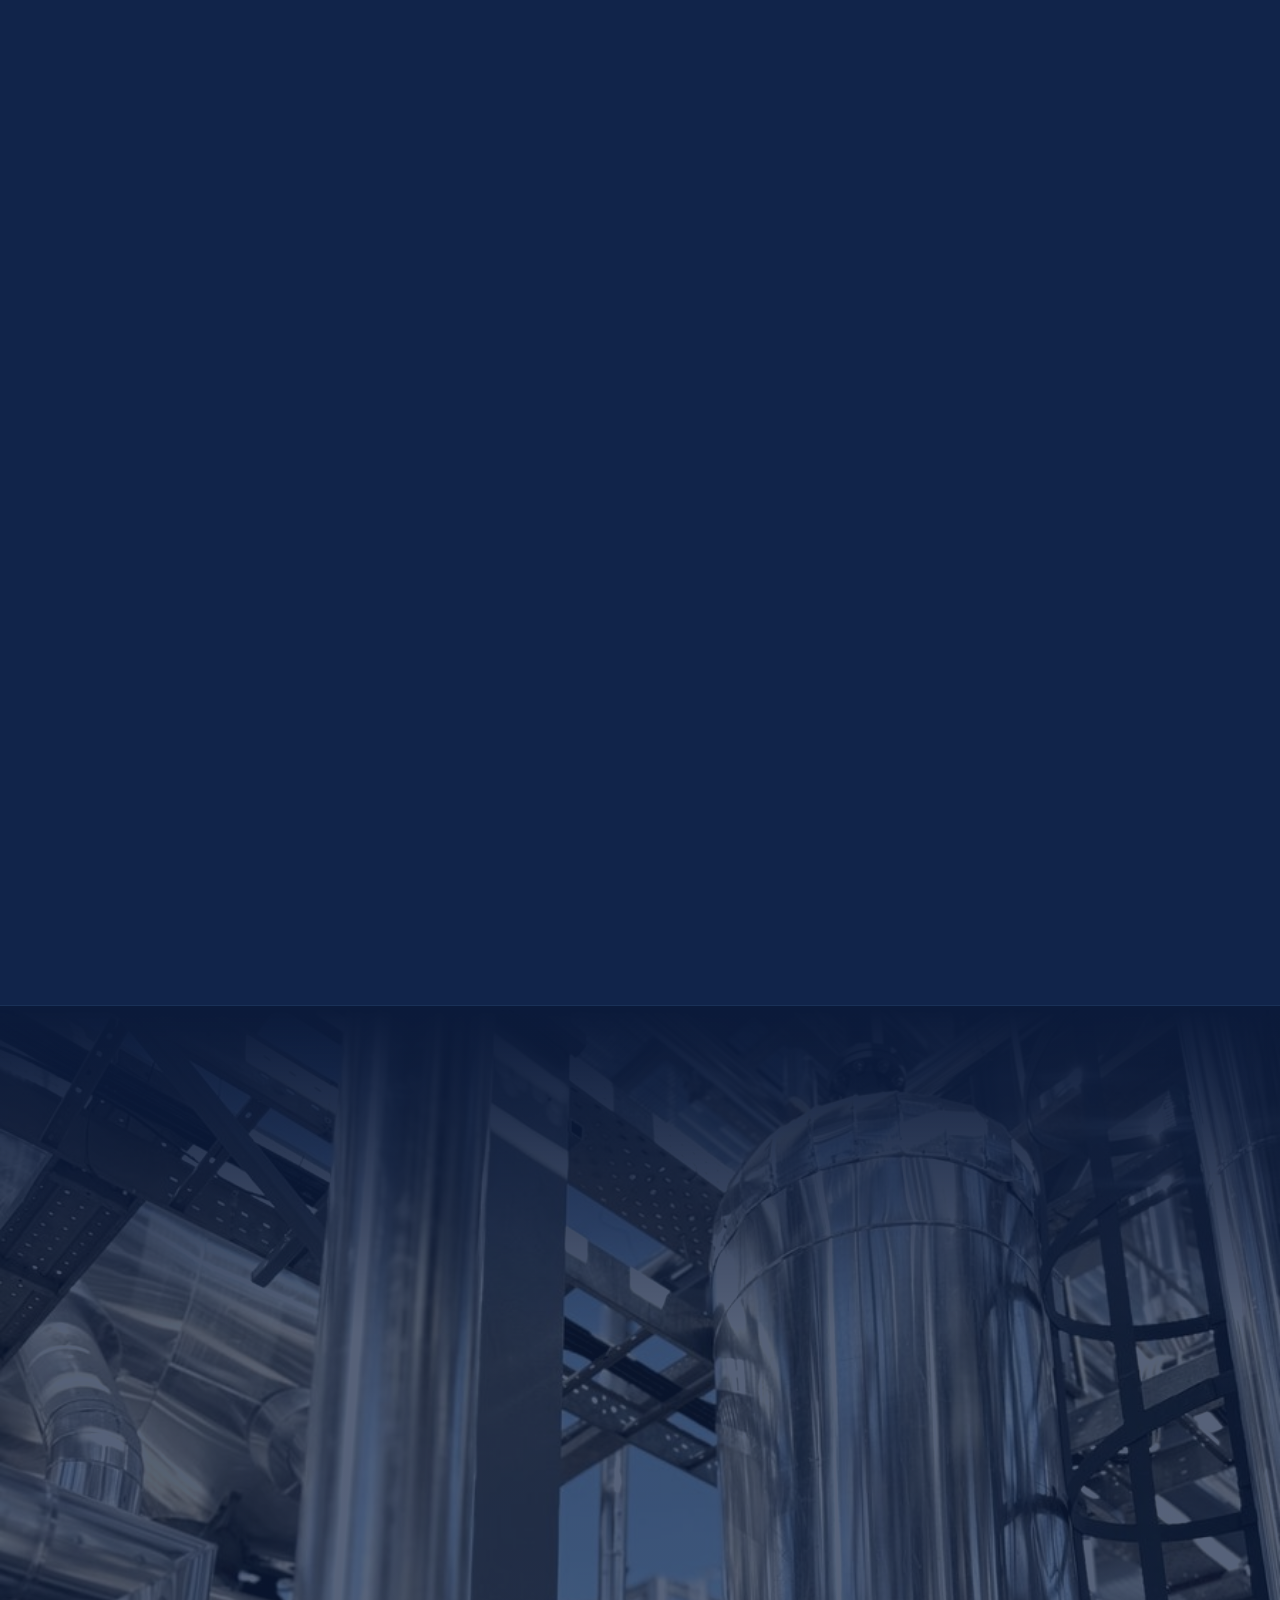
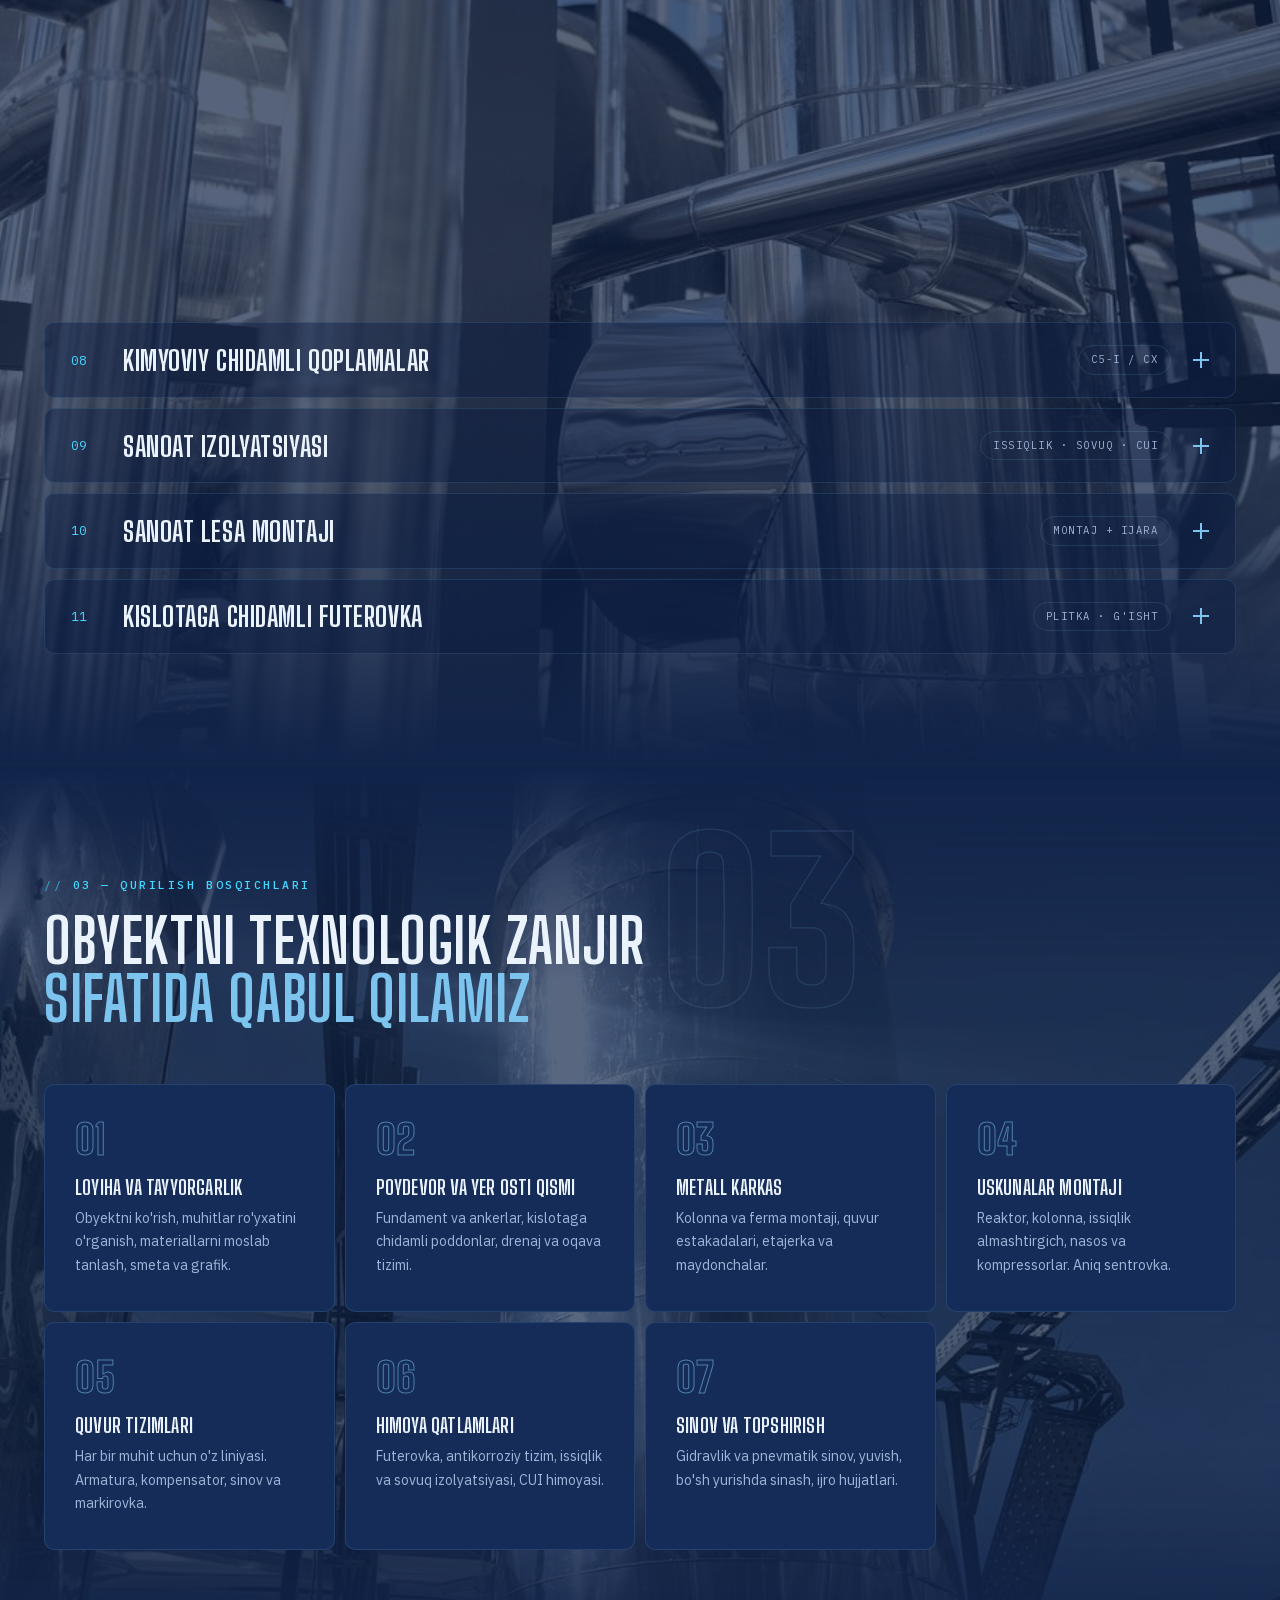
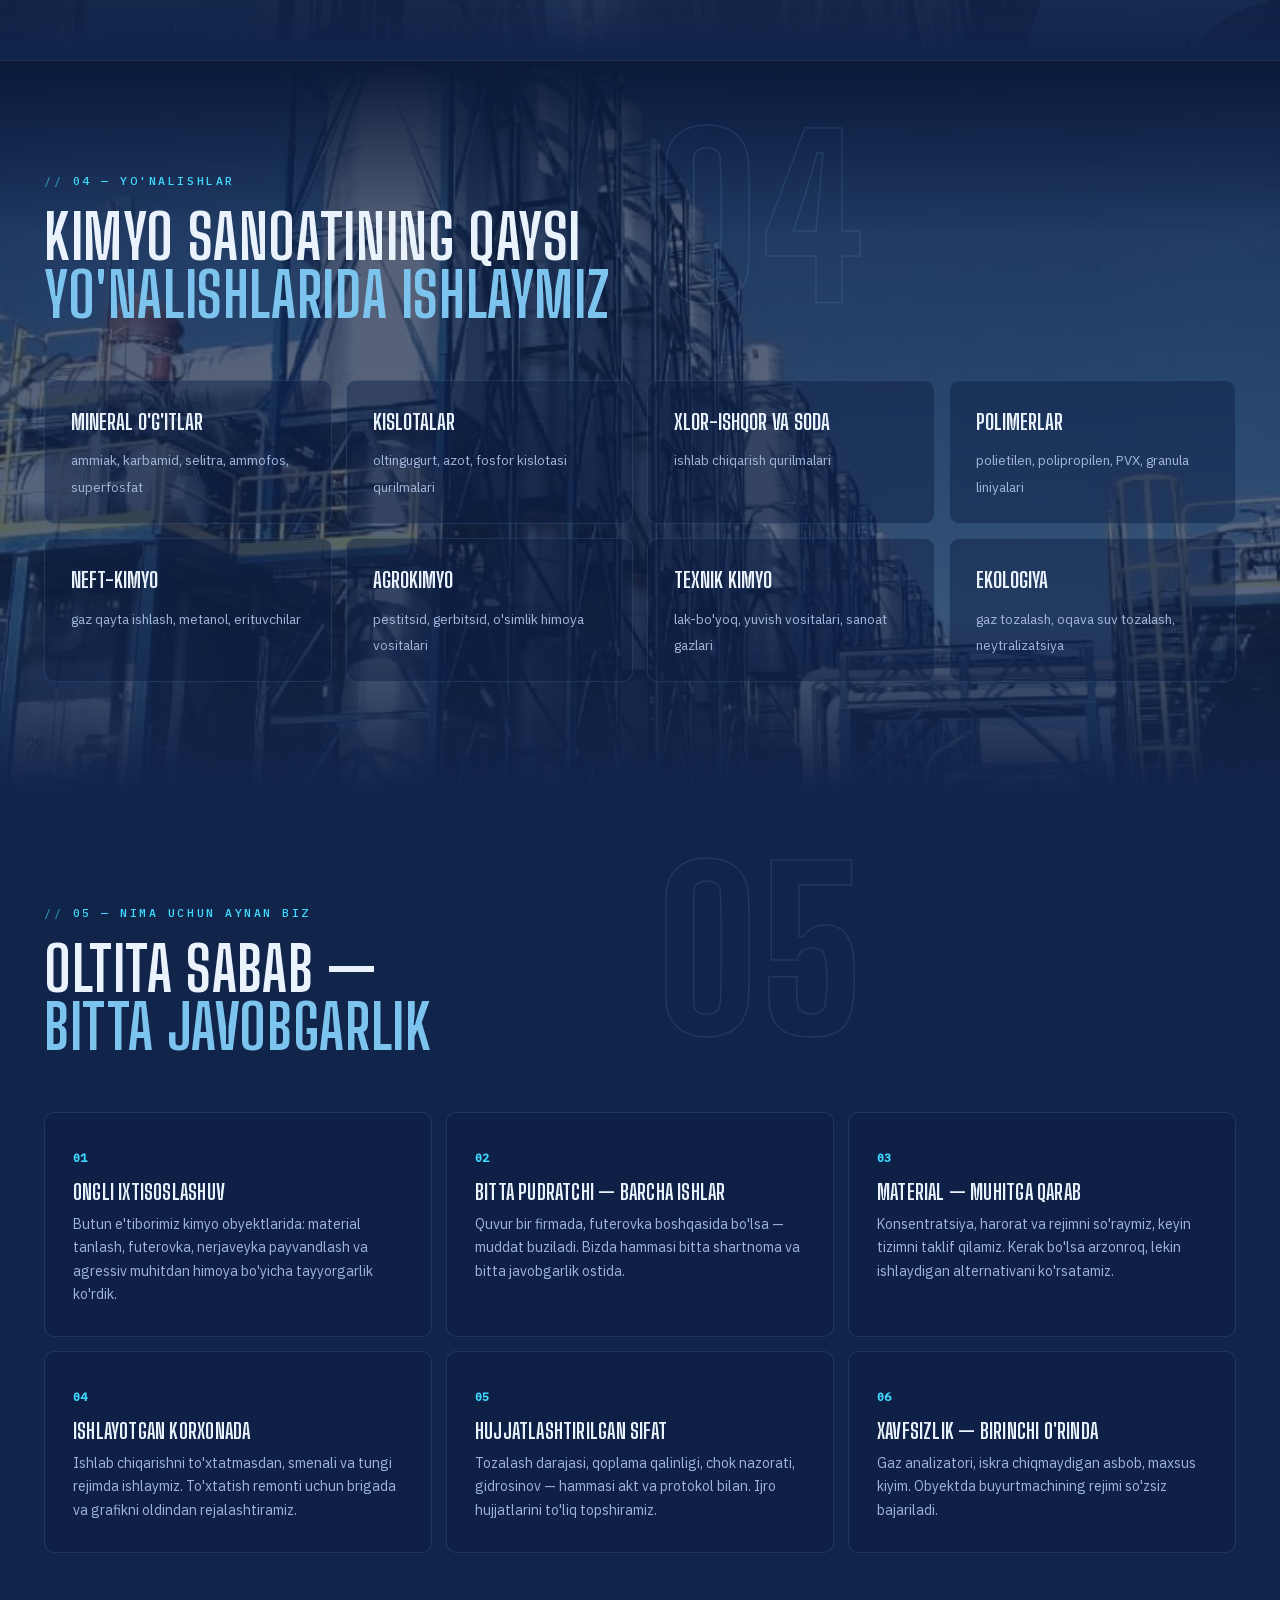
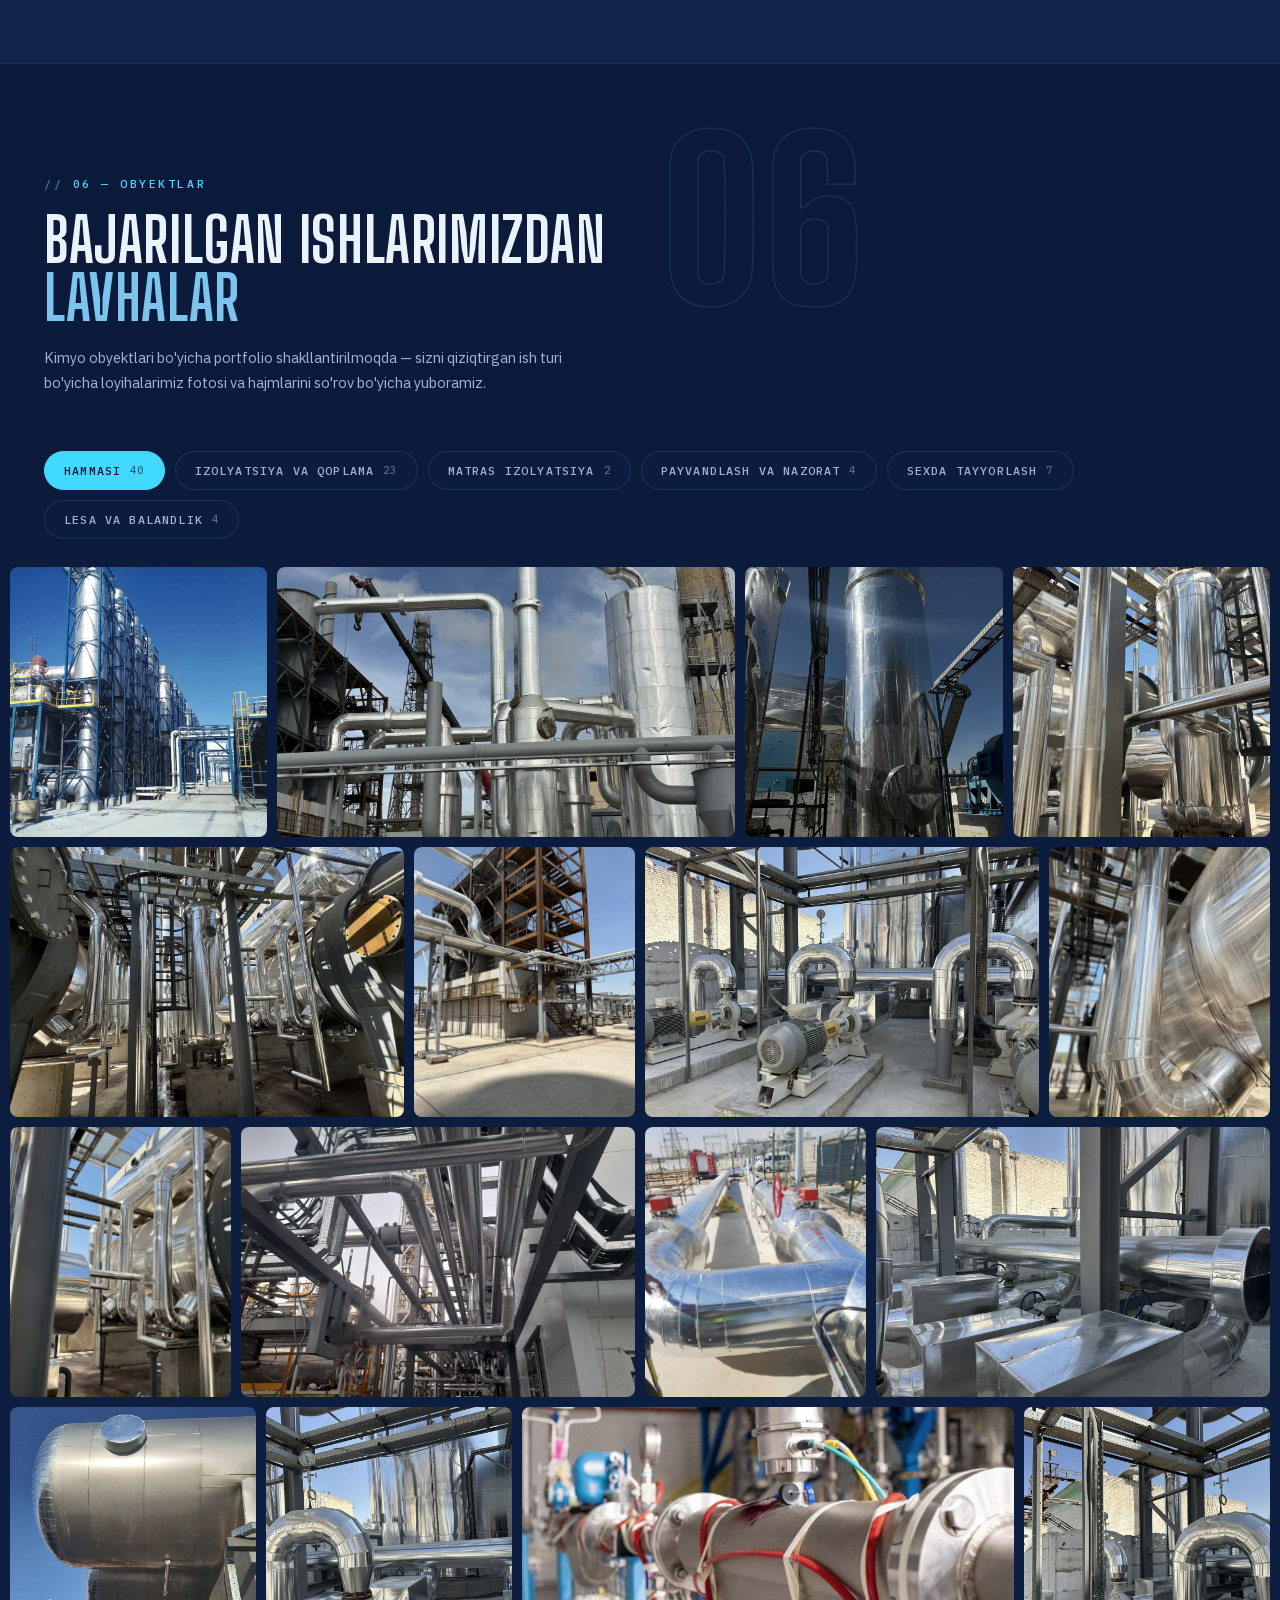
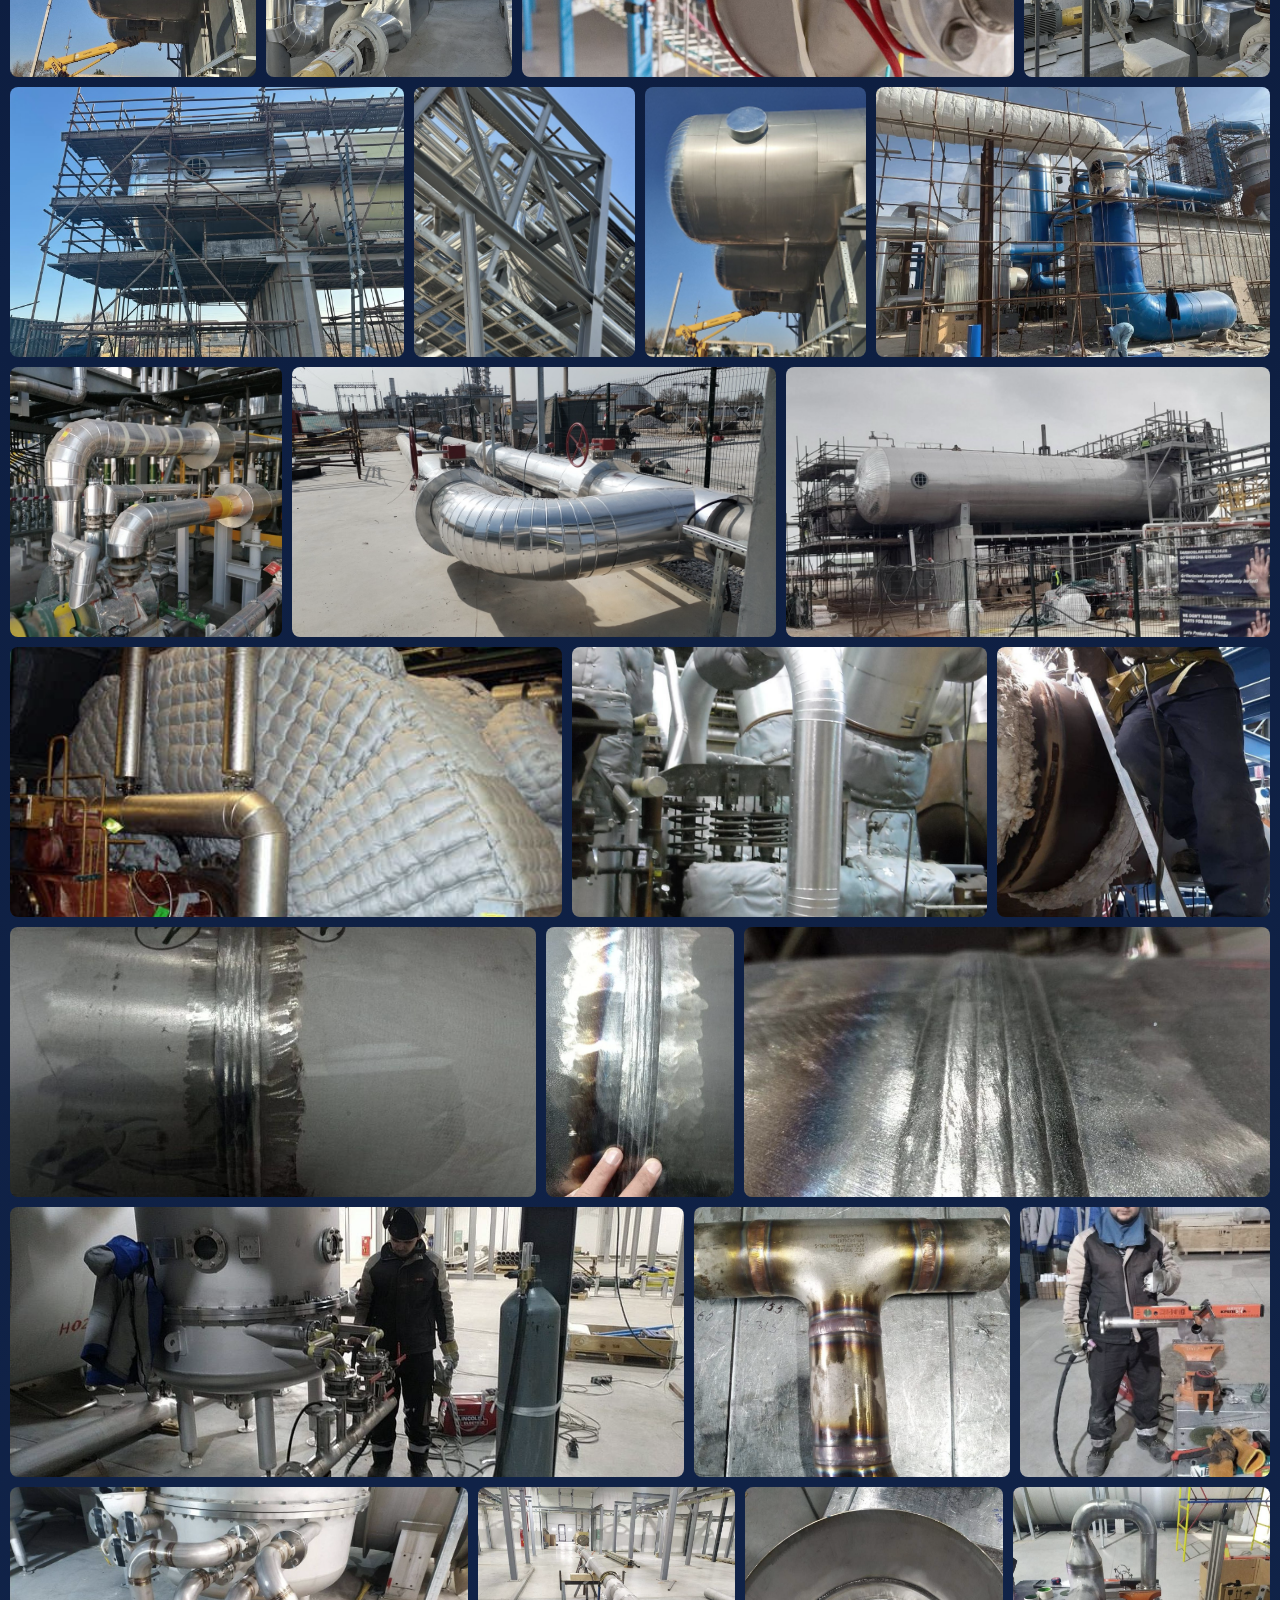
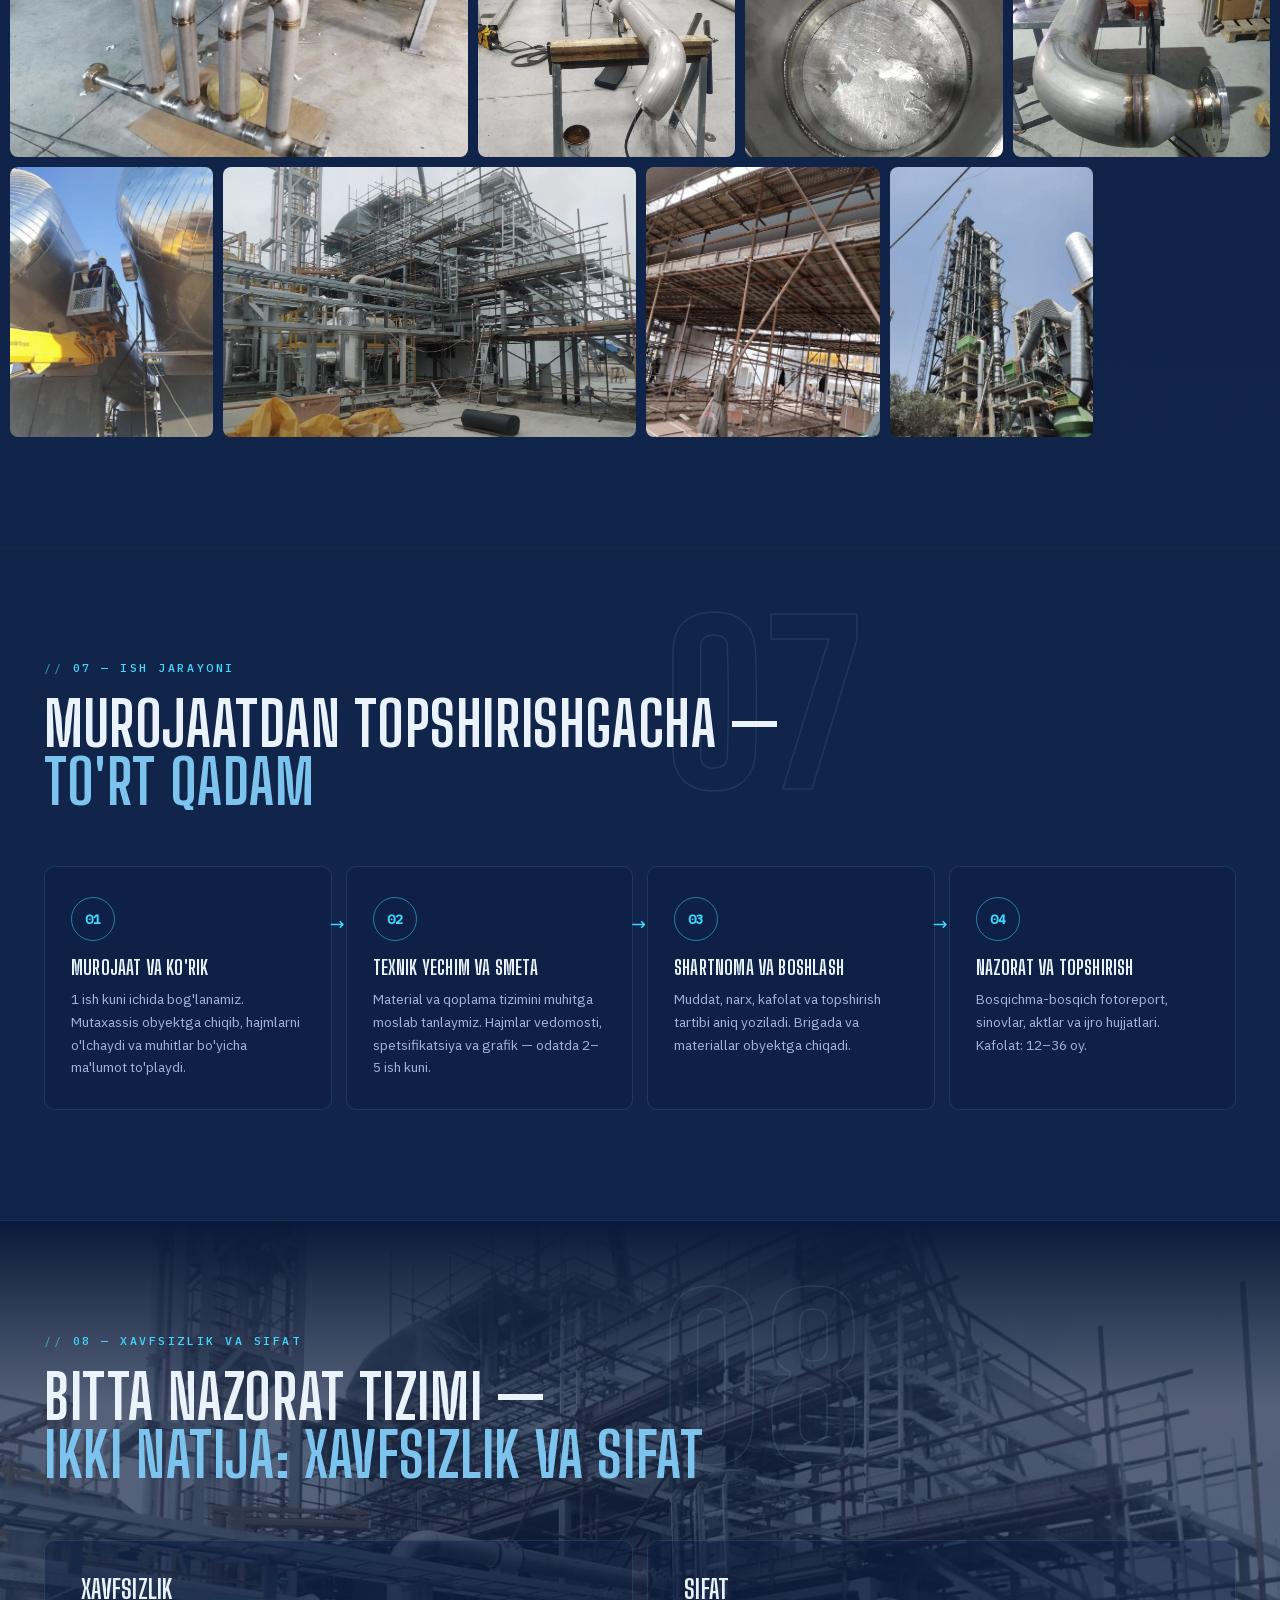
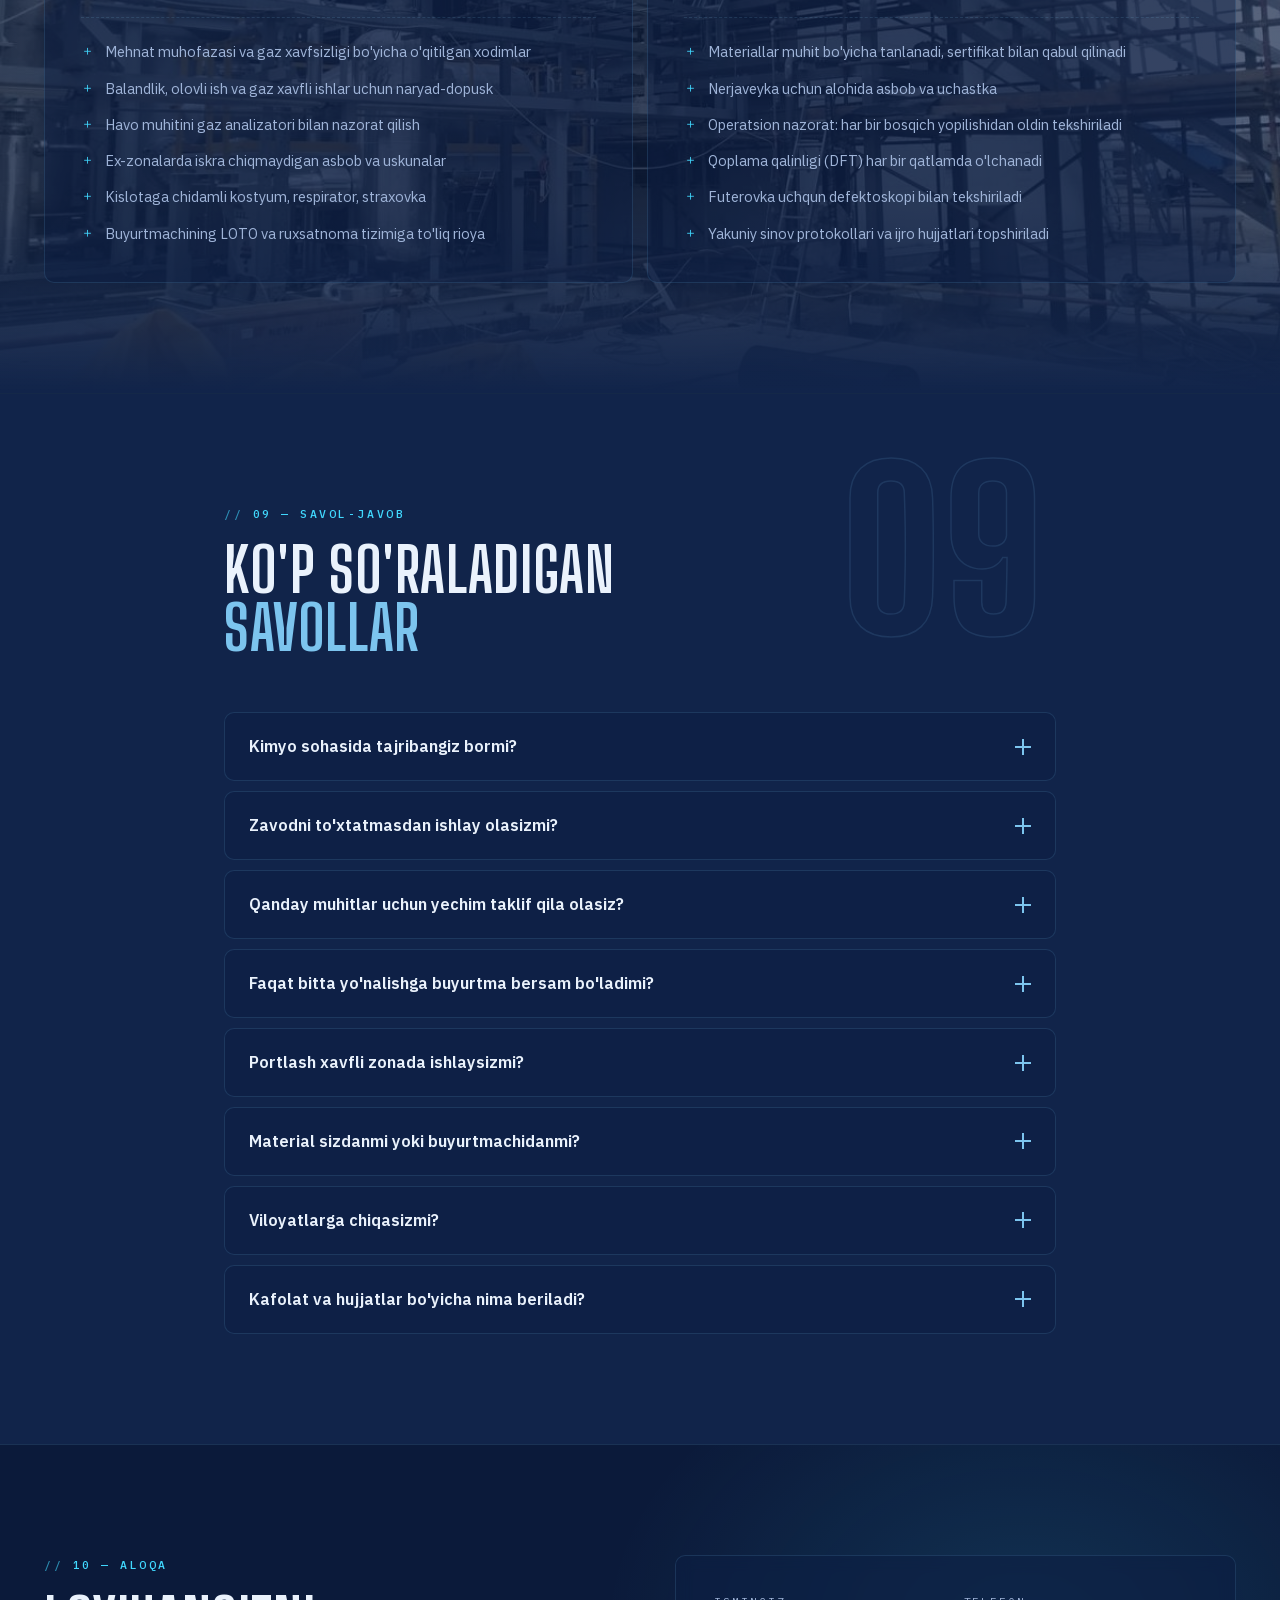
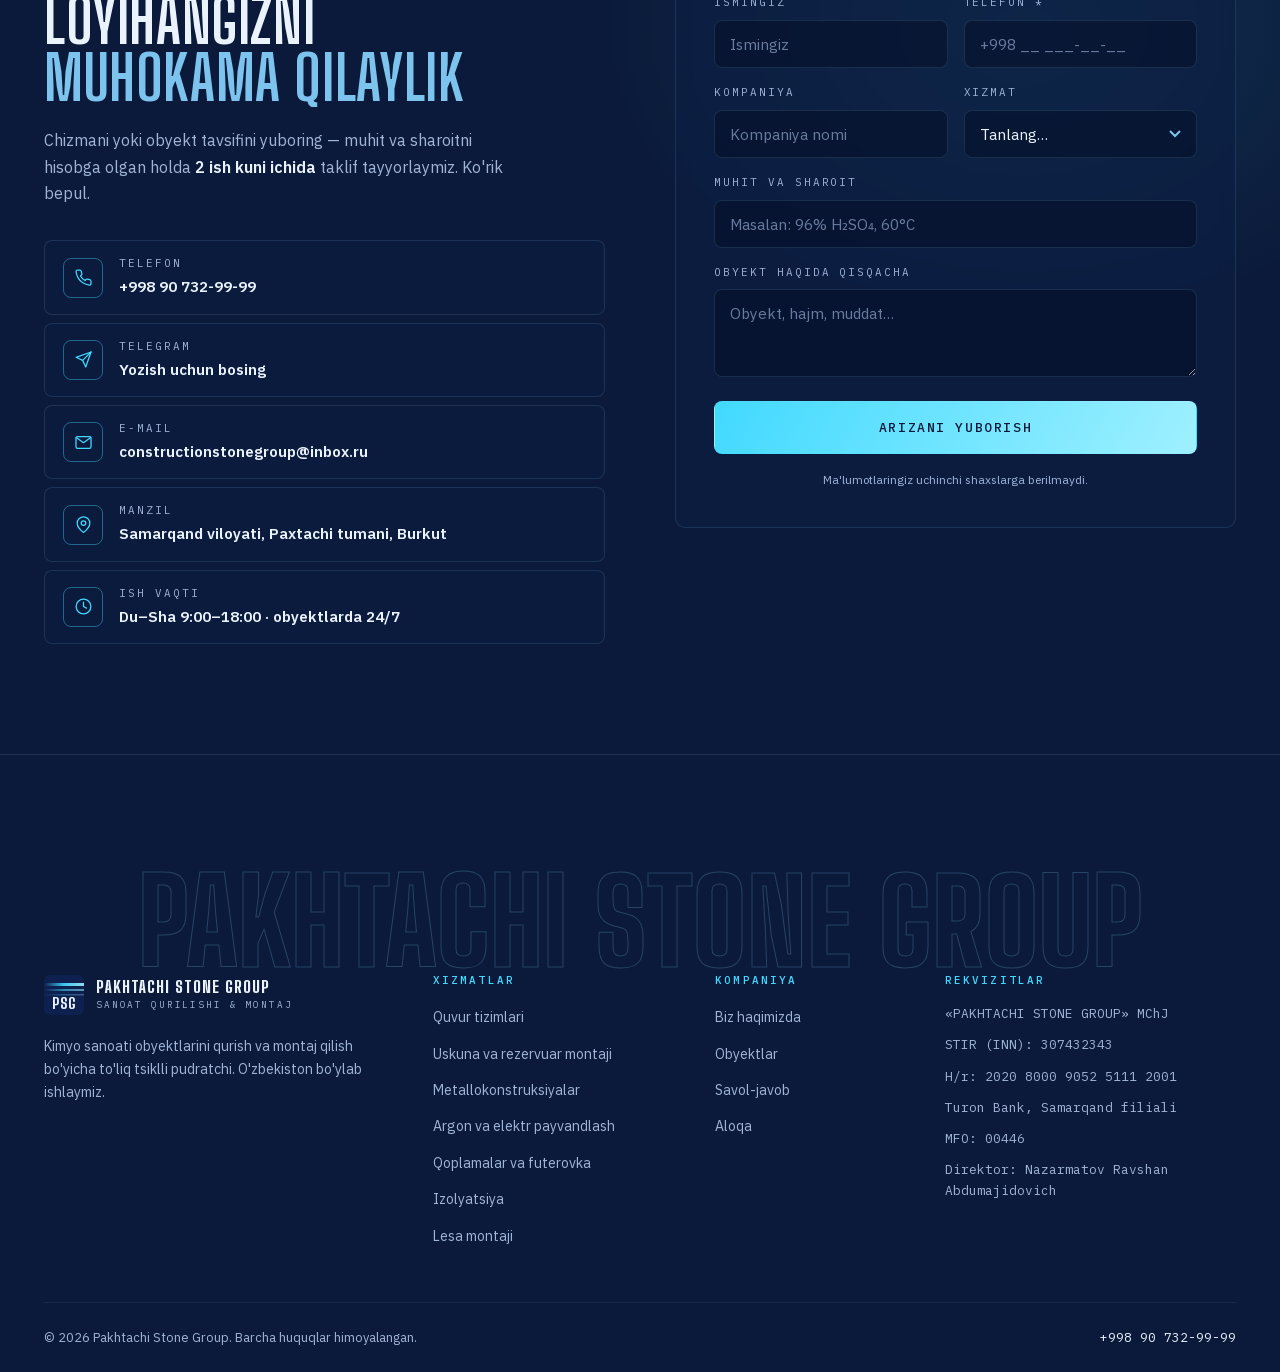
==== commit f00bd264: "chore(seo): update Search Console verification token for URL-prefix property" ====
--- a/index.html
+++ b/index.html
@@ -6,7 +6,7 @@
 <title id="metaTitle">Pakhtachi Stone Group — Kimyo zavodlari qurilishi va montaji</title>
 <meta name="description" id="metaDescription" content="Kimyo sanoati obyektlarini to'liq tsiklda quramiz: uskuna montaji, kislota quvurlari, futerovka, kimyoviy chidamli qoplama va izolyatsiya. O'zbekiston bo'ylab.">
 <meta name="robots" content="index, follow">
-<meta name="google-site-verification" content="l_xqlG5RDfjnMkosUWefcuKsLFAQ_7E8Dl4hMynuUTU">
+<meta name="google-site-verification" content="UrE_sFzWmDLzhGShpjdNLu0FLwjsPkGHlsONjWKGgTU">
 <link rel="canonical" href="https://pstonegroup.vercel.app/">
 <meta property="og:type" content="website">
 <meta property="og:site_name" content="Pakhtachi Stone Group">
